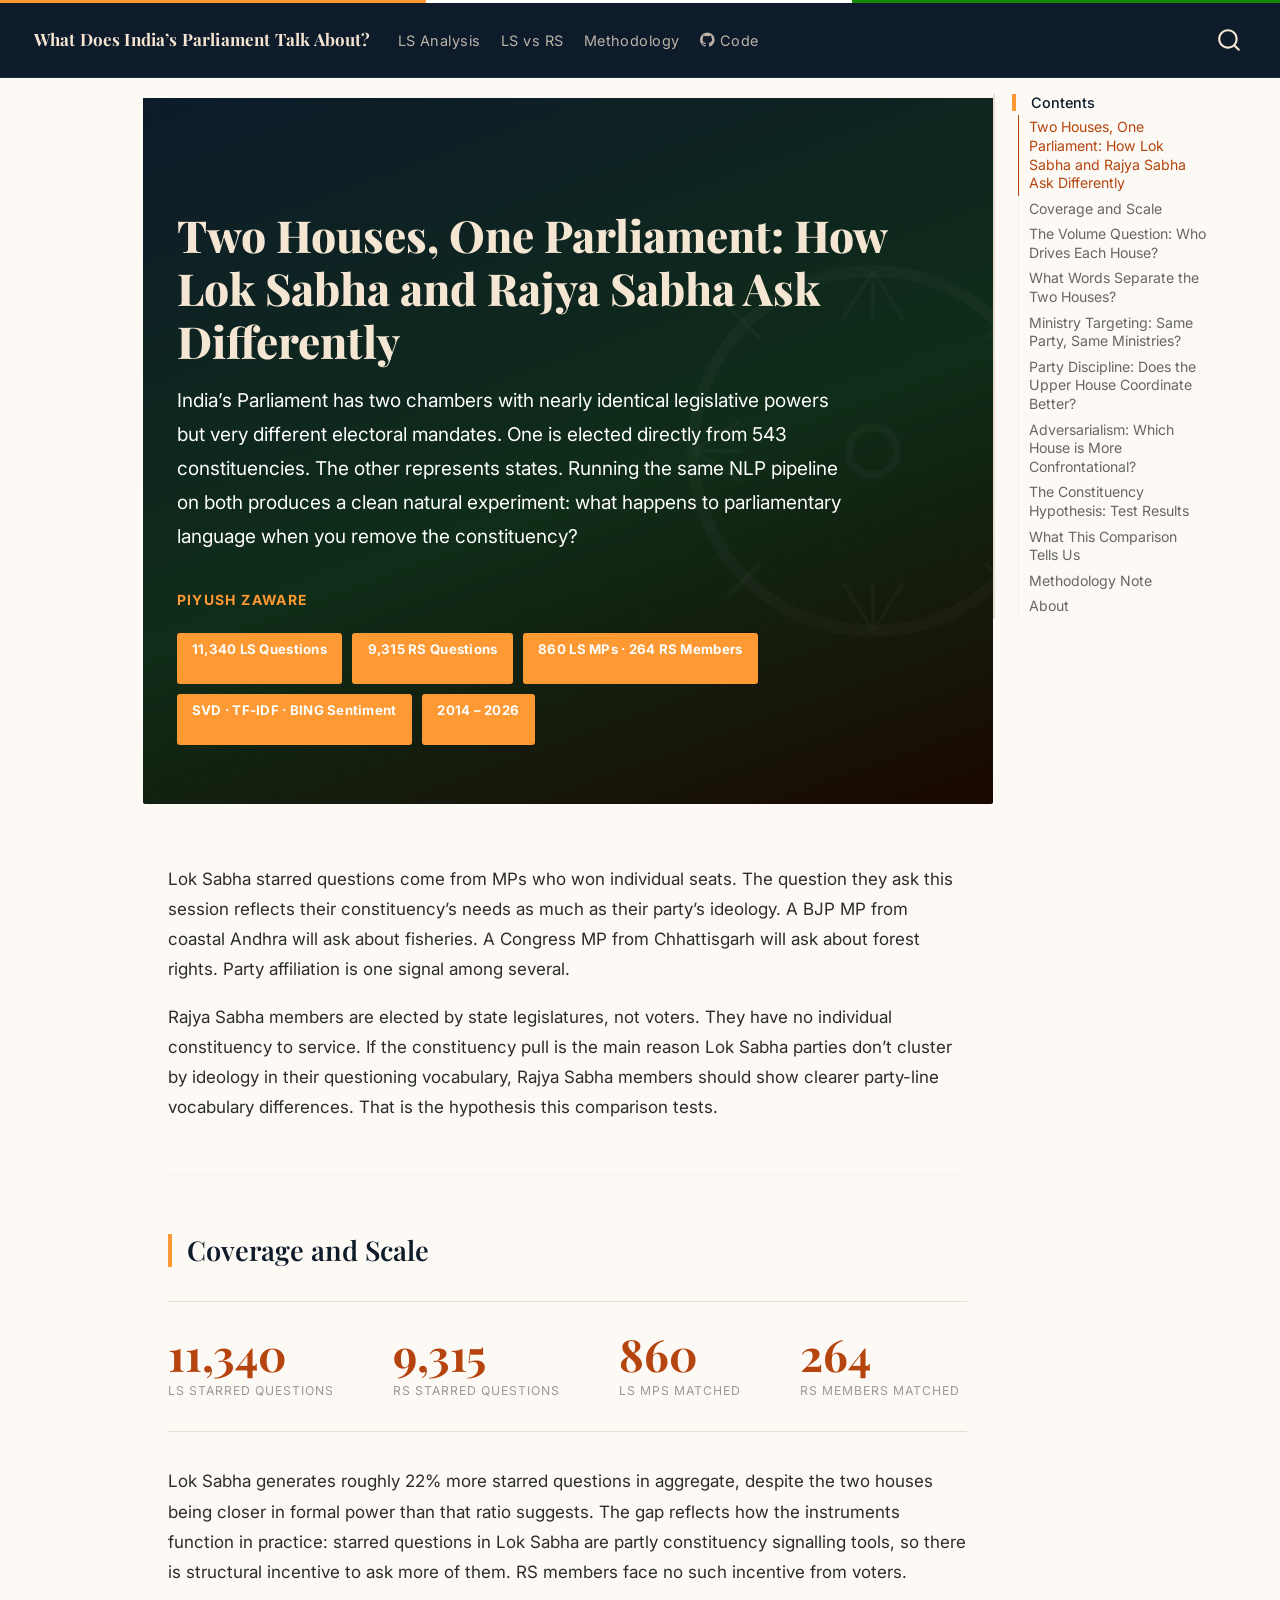
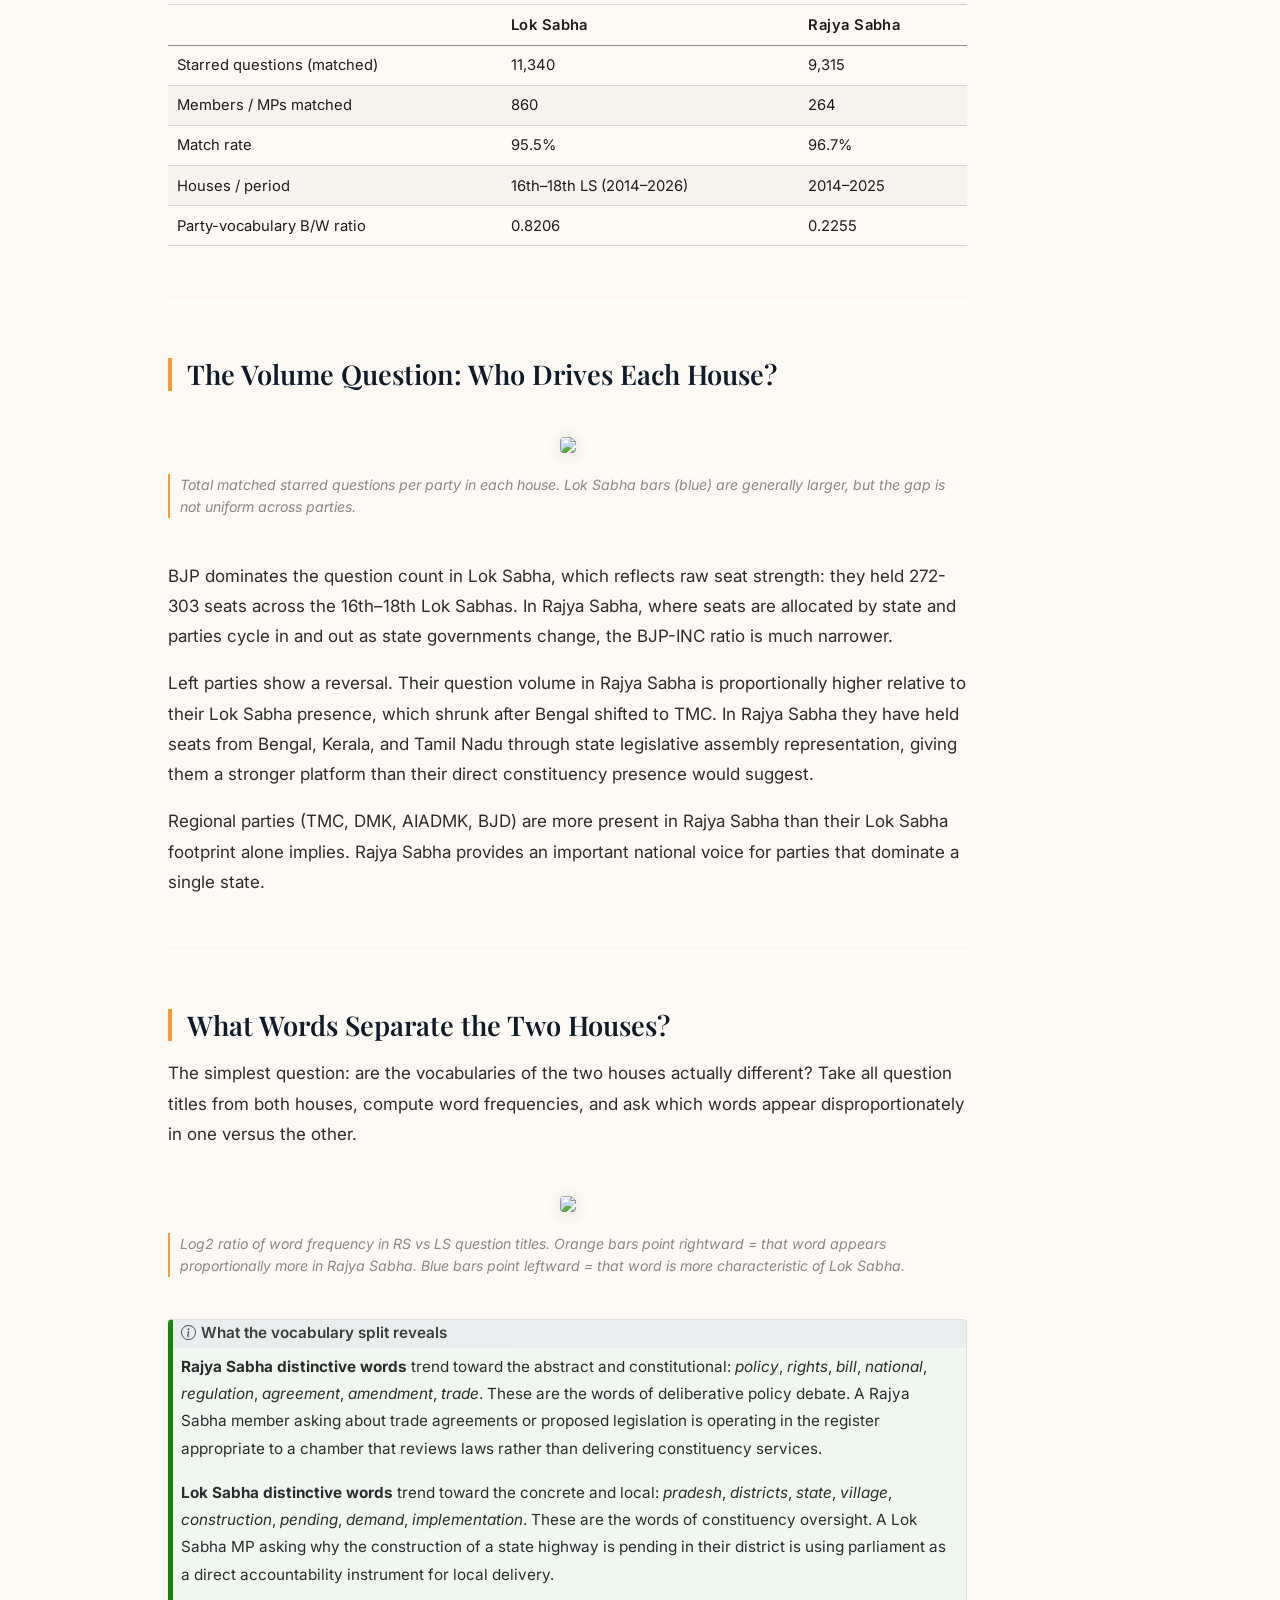
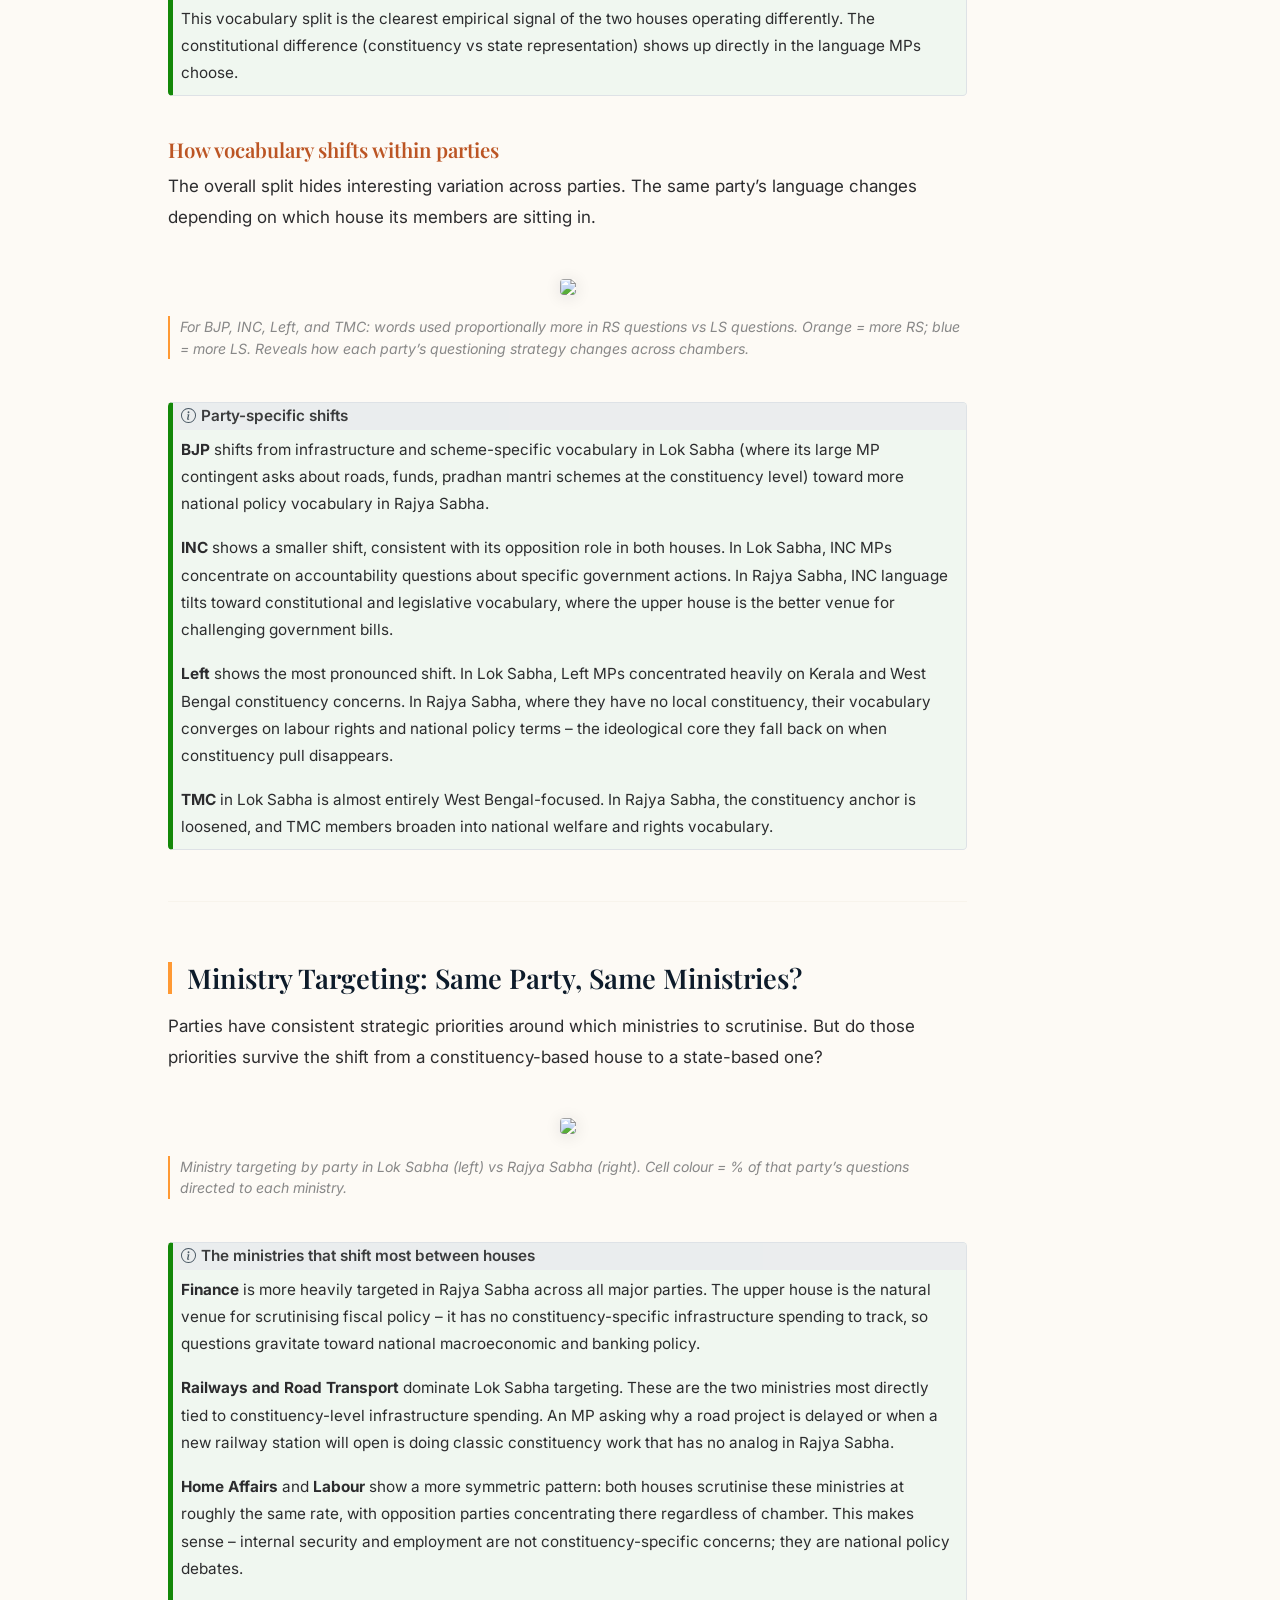
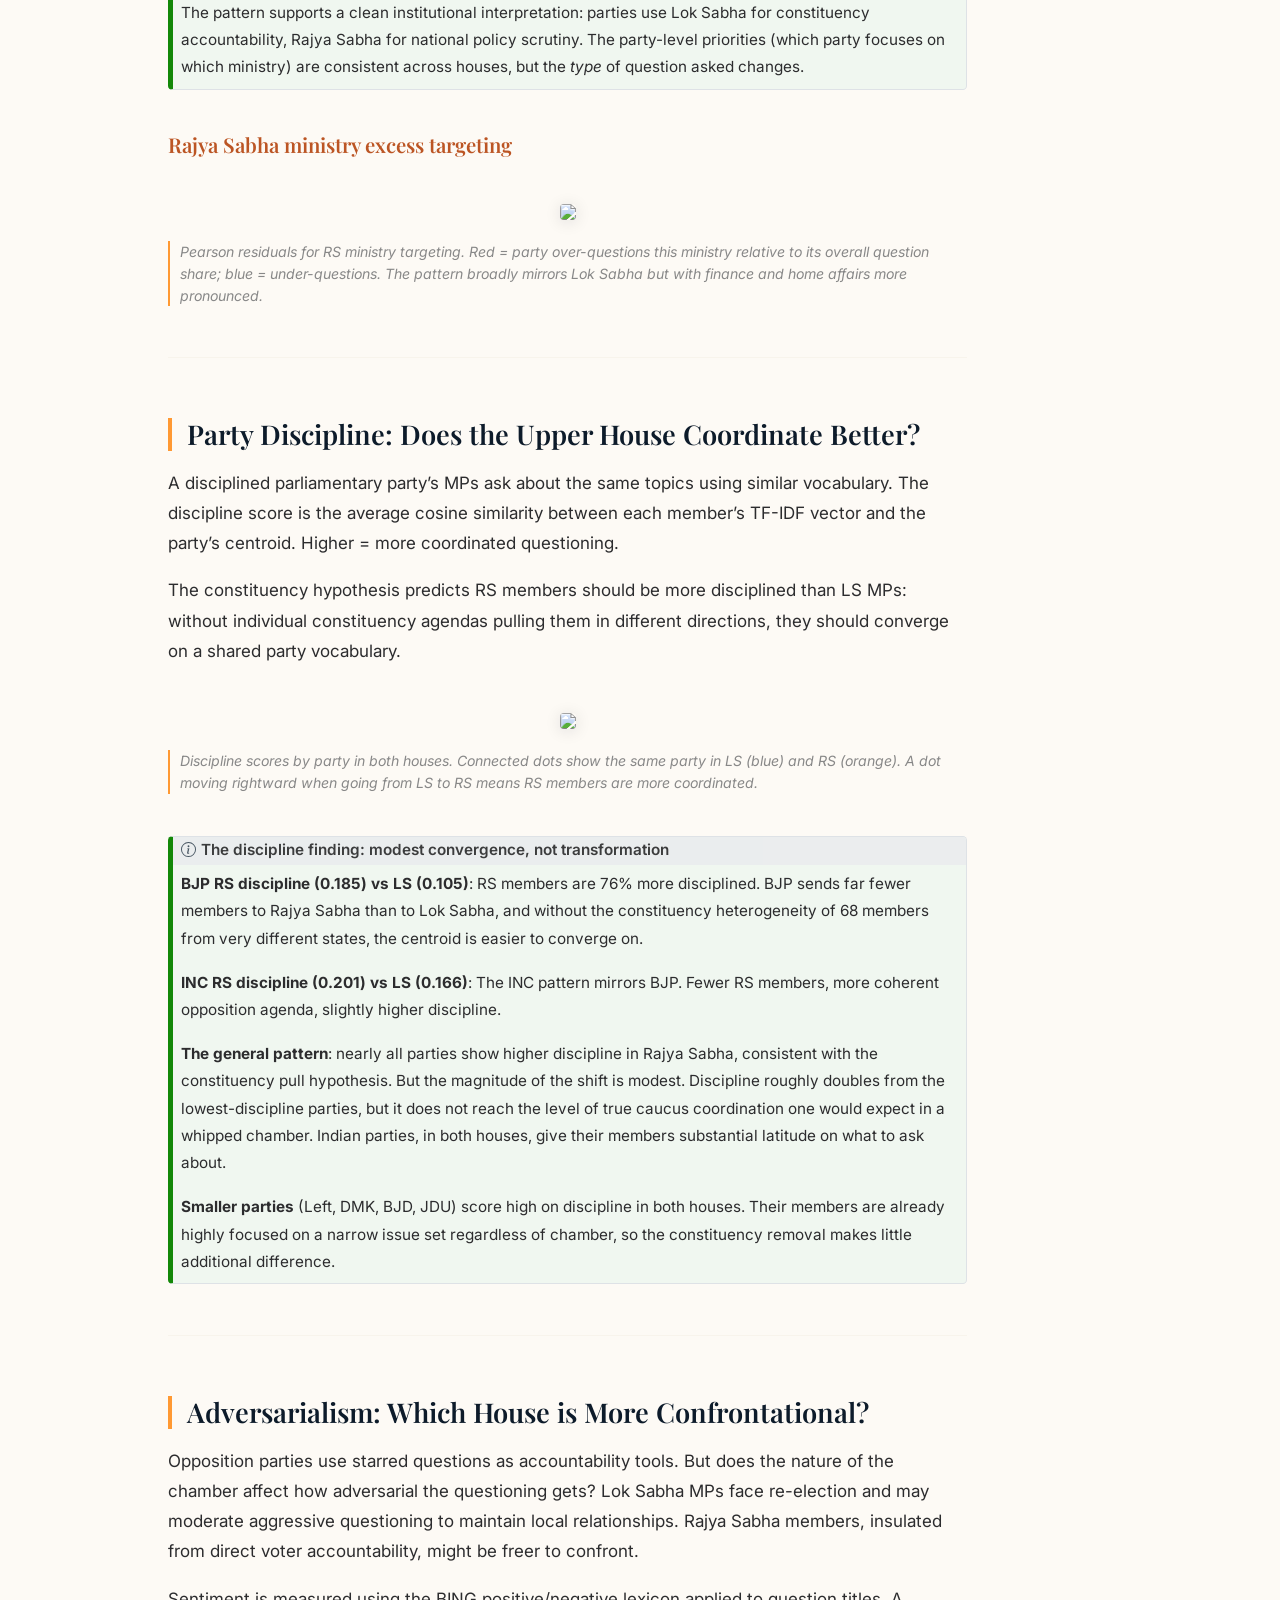
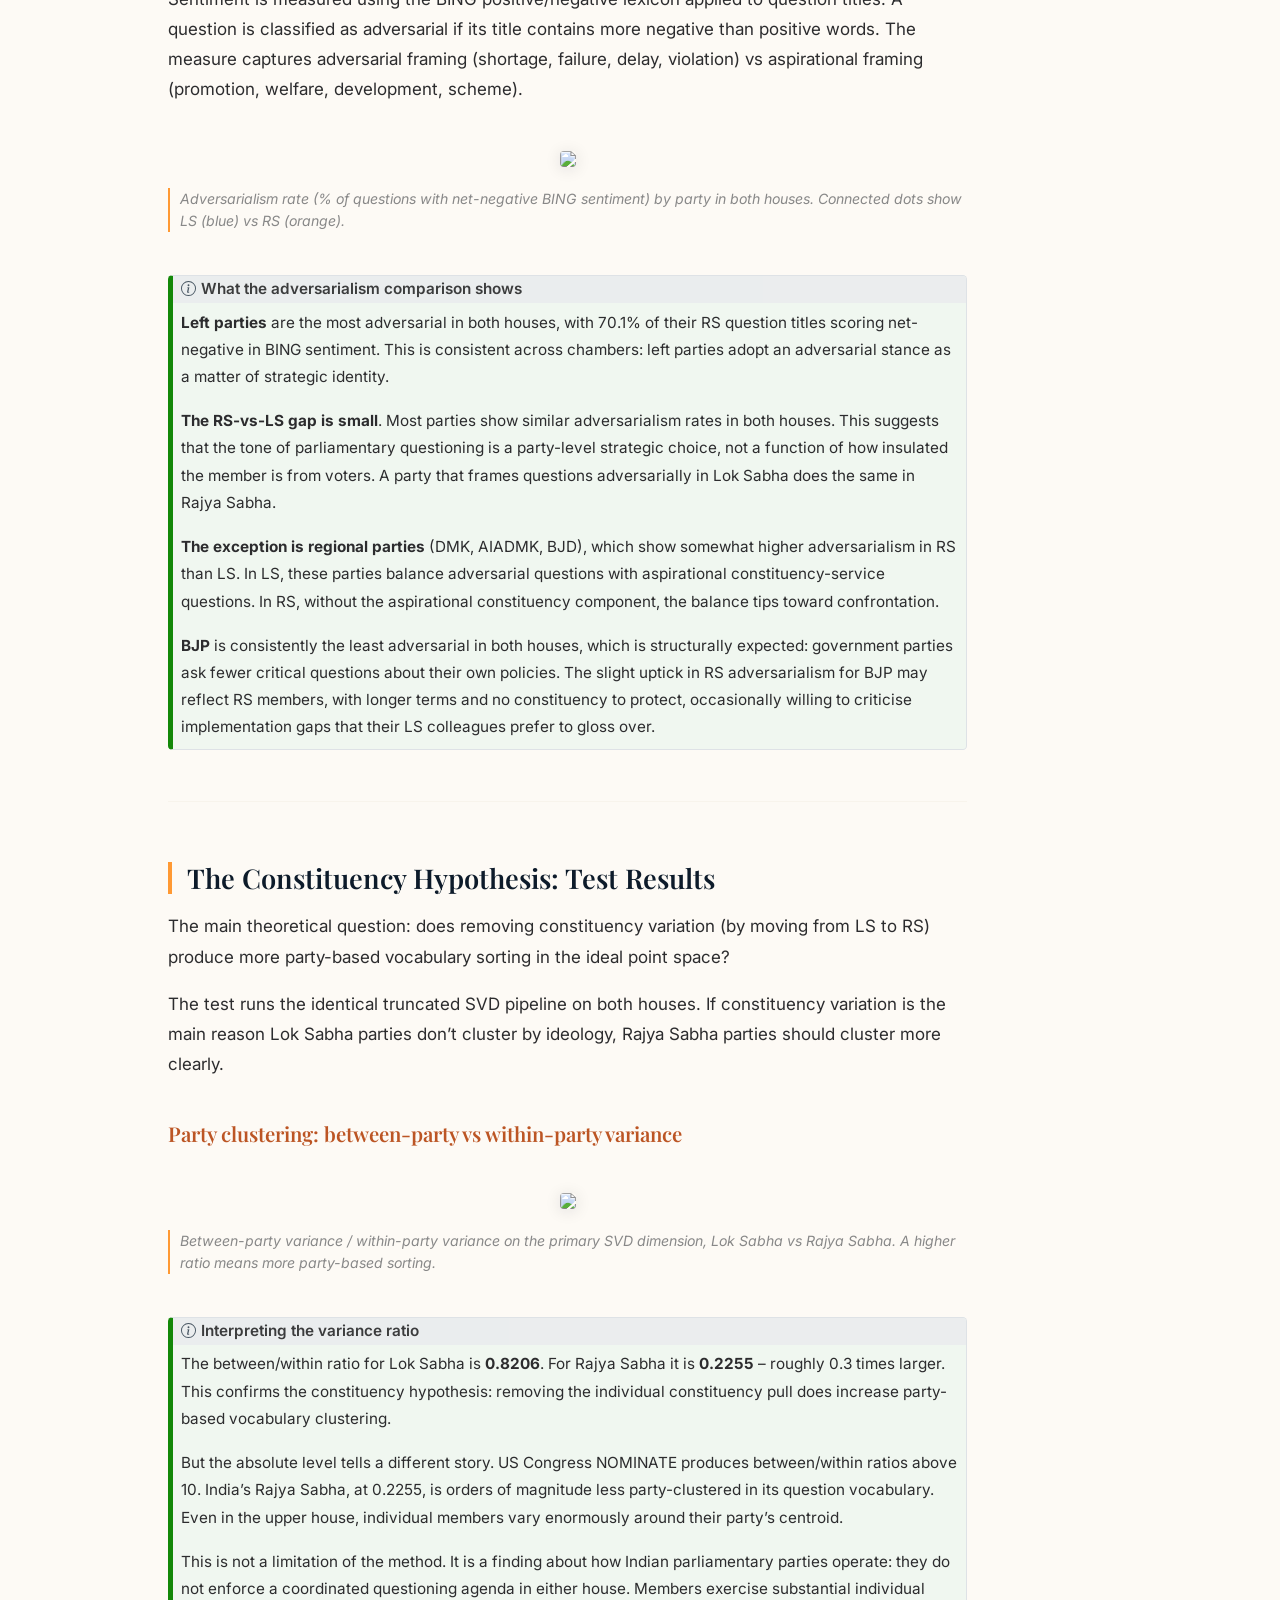
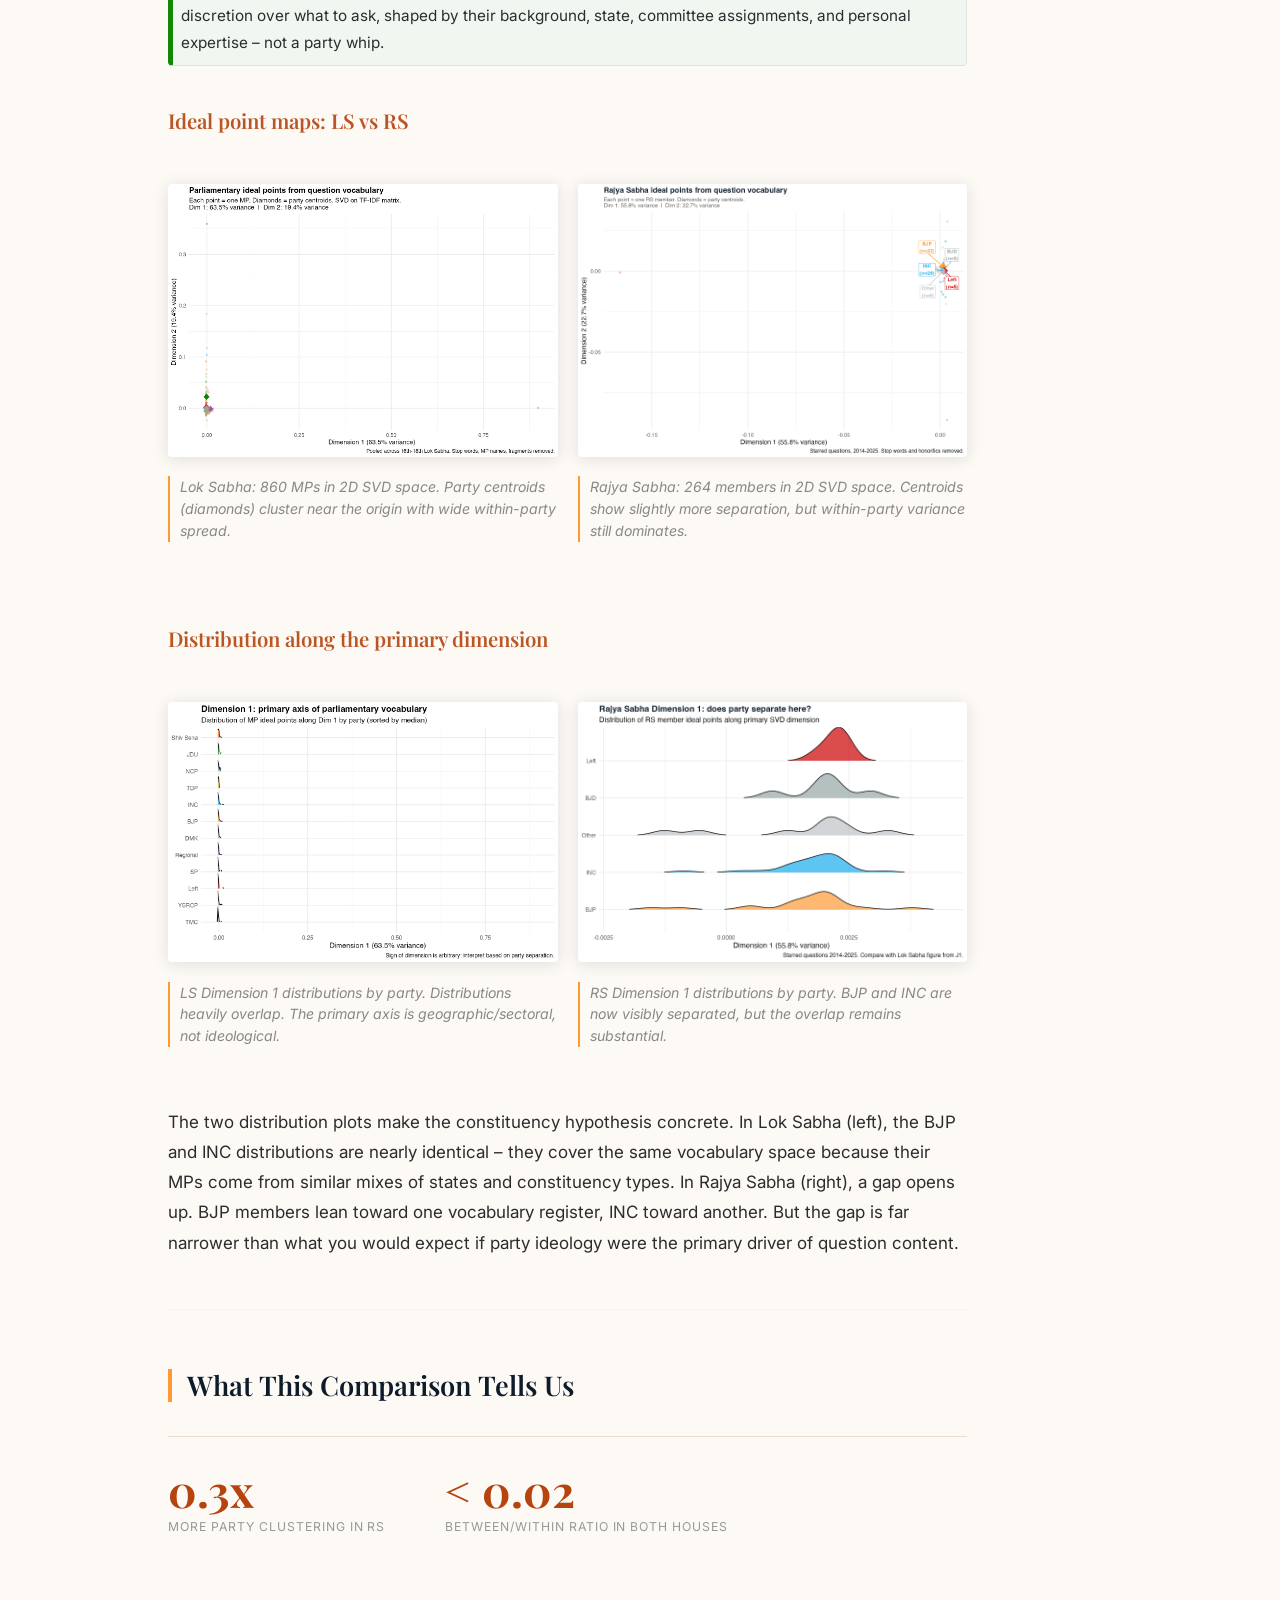
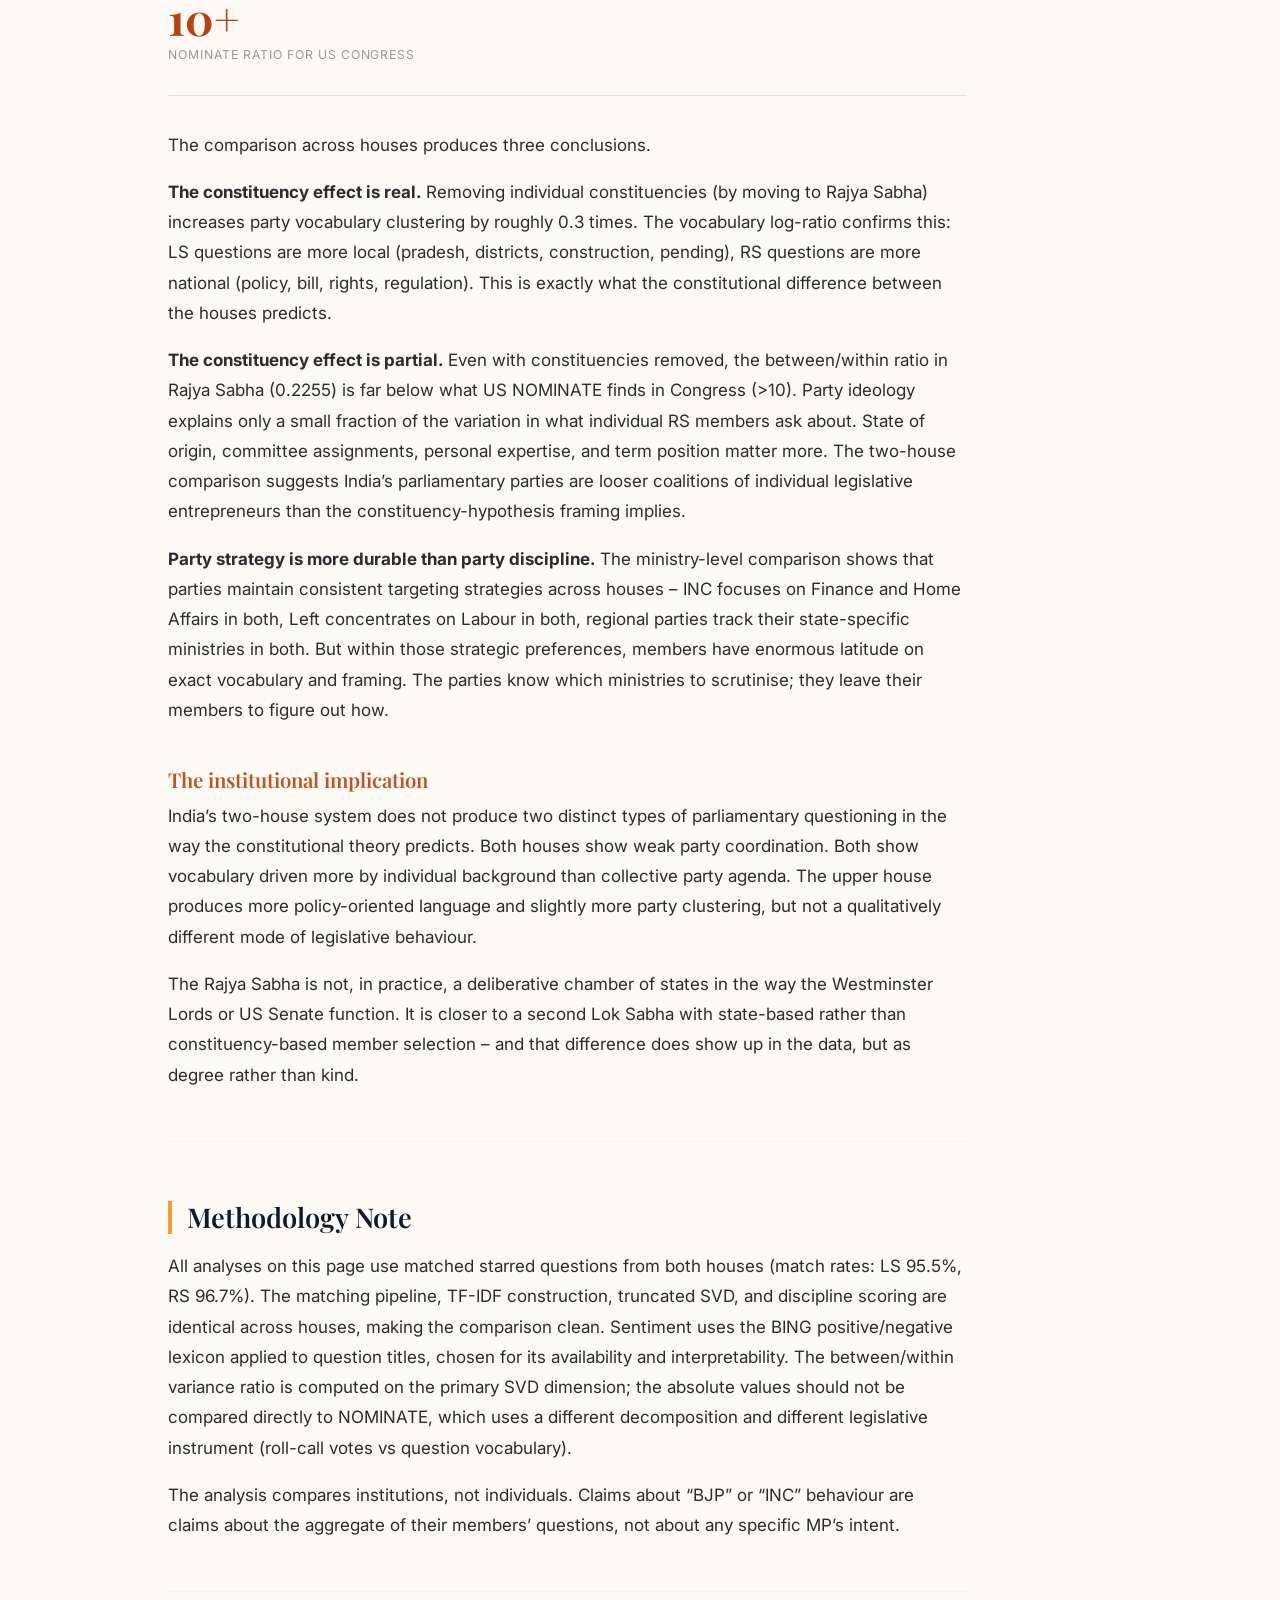
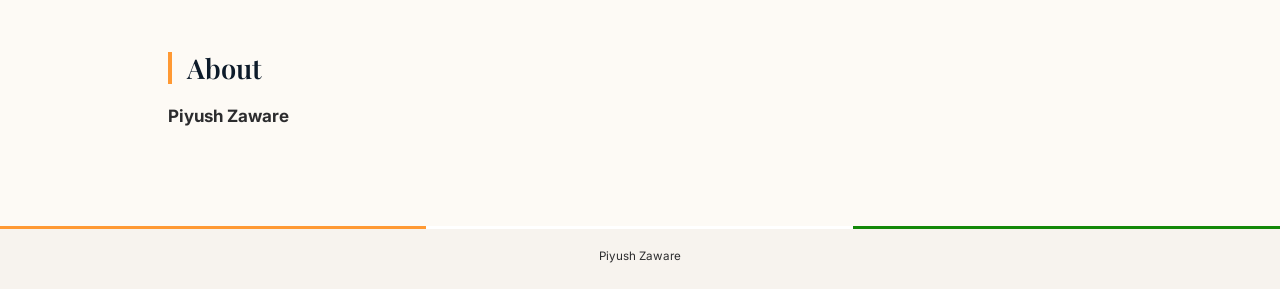
==== docs/comparison.html @ 9206f7aa "Add LS vs RS comparison page: vocabulary, ministry, discipline, adversarialism, ideal points" ====
<!DOCTYPE html>
<html xmlns="http://www.w3.org/1999/xhtml" lang="en" xml:lang="en"><head>

<meta charset="utf-8">
<meta name="generator" content="quarto-1.8.25">

<meta name="viewport" content="width=device-width, initial-scale=1.0, user-scalable=yes">


<title>comparison – What Does India's Parliament Talk About?</title>
<style>
code{white-space: pre-wrap;}
span.smallcaps{font-variant: small-caps;}
div.columns{display: flex; gap: min(4vw, 1.5em);}
div.column{flex: auto; overflow-x: auto;}
div.hanging-indent{margin-left: 1.5em; text-indent: -1.5em;}
ul.task-list{list-style: none;}
ul.task-list li input[type="checkbox"] {
  width: 0.8em;
  margin: 0 0.8em 0.2em -1em; /* quarto-specific, see https://github.com/quarto-dev/quarto-cli/issues/4556 */ 
  vertical-align: middle;
}
</style>


<script src="site_libs/quarto-nav/quarto-nav.js"></script>
<script src="site_libs/quarto-nav/headroom.min.js"></script>
<script src="site_libs/clipboard/clipboard.min.js"></script>
<script src="site_libs/quarto-search/autocomplete.umd.js"></script>
<script src="site_libs/quarto-search/fuse.min.js"></script>
<script src="site_libs/quarto-search/quarto-search.js"></script>
<meta name="quarto:offset" content="./">
<link href="./output/figures/ideological_space.png" rel="icon" type="image/png">
<script src="site_libs/quarto-html/quarto.js" type="module"></script>
<script src="site_libs/quarto-html/tabsets/tabsets.js" type="module"></script>
<script src="site_libs/quarto-html/axe/axe-check.js" type="module"></script>
<script src="site_libs/quarto-html/popper.min.js"></script>
<script src="site_libs/quarto-html/tippy.umd.min.js"></script>
<script src="site_libs/quarto-html/anchor.min.js"></script>
<link href="site_libs/quarto-html/tippy.css" rel="stylesheet">
<link href="site_libs/quarto-html/quarto-syntax-highlighting-7b89279ff1a6dce999919e0e67d4d9ec.css" rel="stylesheet" id="quarto-text-highlighting-styles">
<script src="site_libs/bootstrap/bootstrap.min.js"></script>
<link href="site_libs/bootstrap/bootstrap-icons.css" rel="stylesheet">
<link href="site_libs/bootstrap/bootstrap-7a0127f48e029bde850b92e0b4263fb7.min.css" rel="stylesheet" append-hash="true" id="quarto-bootstrap" data-mode="light">
<script id="quarto-search-options" type="application/json">{
  "location": "navbar",
  "copy-button": false,
  "collapse-after": 3,
  "panel-placement": "end",
  "type": "overlay",
  "limit": 50,
  "keyboard-shortcut": [
    "f",
    "/",
    "s"
  ],
  "show-item-context": false,
  "language": {
    "search-no-results-text": "No results",
    "search-matching-documents-text": "matching documents",
    "search-copy-link-title": "Copy link to search",
    "search-hide-matches-text": "Hide additional matches",
    "search-more-match-text": "more match in this document",
    "search-more-matches-text": "more matches in this document",
    "search-clear-button-title": "Clear",
    "search-text-placeholder": "",
    "search-detached-cancel-button-title": "Cancel",
    "search-submit-button-title": "Submit",
    "search-label": "Search"
  }
}</script>
<style>html{ scroll-behavior: smooth; }</style>


</head>

<body class="nav-fixed quarto-light">

<div id="quarto-search-results"></div>
  <header id="quarto-header" class="headroom fixed-top">
    <nav class="navbar navbar-expand-lg " data-bs-theme="dark">
      <div class="navbar-container container-fluid">
      <div class="navbar-brand-container mx-auto">
    <a href="./index.html" class="navbar-brand navbar-brand-logo">
    </a>
    <a class="navbar-brand" href="./index.html">
    <span class="navbar-title">What Does India’s Parliament Talk About?</span>
    </a>
  </div>
            <div id="quarto-search" class="" title="Search"></div>
          <button class="navbar-toggler" type="button" data-bs-toggle="collapse" data-bs-target="#navbarCollapse" aria-controls="navbarCollapse" role="menu" aria-expanded="false" aria-label="Toggle navigation" onclick="if (window.quartoToggleHeadroom) { window.quartoToggleHeadroom(); }">
  <span class="navbar-toggler-icon"></span>
</button>
          <div class="collapse navbar-collapse" id="navbarCollapse">
            <ul class="navbar-nav navbar-nav-scroll me-auto">
  <li class="nav-item">
    <a class="nav-link" href="./index.html#findings"> 
<span class="menu-text">LS Analysis</span></a>
  </li>  
  <li class="nav-item">
    <a class="nav-link active" href="./comparison.html" aria-current="page"> 
<span class="menu-text">LS vs RS</span></a>
  </li>  
  <li class="nav-item">
    <a class="nav-link" href="./index.html#methodology"> 
<span class="menu-text">Methodology</span></a>
  </li>  
  <li class="nav-item">
    <a class="nav-link" href="https://github.com/pzaware19/lok-sabha-nlp"> <i class="bi bi-github" role="img">
</i> 
<span class="menu-text">Code</span></a>
  </li>  
</ul>
          </div> <!-- /navcollapse -->
            <div class="quarto-navbar-tools">
</div>
      </div> <!-- /container-fluid -->
    </nav>
</header>
<!-- content -->
<div id="quarto-content" class="quarto-container page-columns page-rows-contents page-layout-article page-navbar">
<!-- sidebar -->
<!-- margin-sidebar -->
    <div id="quarto-margin-sidebar" class="sidebar margin-sidebar">
        <nav id="TOC" role="doc-toc" class="toc-active">
    <h2 id="toc-title">Contents</h2>
   
  <ul class="collapse">
  <li><a href="#two-houses-one-parliament-how-lok-sabha-and-rajya-sabha-ask-differently" id="toc-two-houses-one-parliament-how-lok-sabha-and-rajya-sabha-ask-differently" class="nav-link active" data-scroll-target="#two-houses-one-parliament-how-lok-sabha-and-rajya-sabha-ask-differently">Two Houses, One Parliament: How Lok Sabha and Rajya Sabha Ask Differently</a></li>
  <li><a href="#coverage" id="toc-coverage" class="nav-link" data-scroll-target="#coverage">Coverage and Scale</a></li>
  <li><a href="#volume" id="toc-volume" class="nav-link" data-scroll-target="#volume">The Volume Question: Who Drives Each House?</a></li>
  <li><a href="#vocabulary" id="toc-vocabulary" class="nav-link" data-scroll-target="#vocabulary">What Words Separate the Two Houses?</a></li>
  <li><a href="#ministry" id="toc-ministry" class="nav-link" data-scroll-target="#ministry">Ministry Targeting: Same Party, Same Ministries?</a></li>
  <li><a href="#discipline" id="toc-discipline" class="nav-link" data-scroll-target="#discipline">Party Discipline: Does the Upper House Coordinate Better?</a></li>
  <li><a href="#adversarialism" id="toc-adversarialism" class="nav-link" data-scroll-target="#adversarialism">Adversarialism: Which House is More Confrontational?</a></li>
  <li><a href="#idealpoints" id="toc-idealpoints" class="nav-link" data-scroll-target="#idealpoints">The Constituency Hypothesis: Test Results</a></li>
  <li><a href="#interpretation" id="toc-interpretation" class="nav-link" data-scroll-target="#interpretation">What This Comparison Tells Us</a></li>
  <li><a href="#method" id="toc-method" class="nav-link" data-scroll-target="#method">Methodology Note</a></li>
  <li><a href="#about" id="toc-about" class="nav-link" data-scroll-target="#about">About</a></li>
  </ul>
</nav>
    </div>
<!-- main -->
<main class="content" id="quarto-document-content"><header id="title-block-header" class="quarto-title-block"></header>




<section id="two-houses-one-parliament-how-lok-sabha-and-rajya-sabha-ask-differently" class="level1 hero">
<h1>Two Houses, One Parliament: How Lok Sabha and Rajya Sabha Ask Differently</h1>
<div class="subtitle">
<p>India’s Parliament has two chambers with nearly identical legislative powers but very different electoral mandates. One is elected directly from 543 constituencies. The other represents states. Running the same NLP pipeline on both produces a clean natural experiment: what happens to parliamentary language when you remove the constituency?</p>
</div>
<div class="meta">
<p>Piyush Zaware</p>
</div>
<div class="badge-row">
<div class="badge-item">
<p>11,340 LS Questions</p>
</div>
<div class="badge-item">
<p>9,315 RS Questions</p>
</div>
<div class="badge-item">
<p>860 LS MPs · 264 RS Members</p>
</div>
<div class="badge-item">
<p>SVD · TF-IDF · BING Sentiment</p>
</div>
<div class="badge-item">
<p>2014 – 2026</p>
</div>
</div>
</section>
<p>Lok Sabha starred questions come from MPs who won individual seats. The question they ask this session reflects their constituency’s needs as much as their party’s ideology. A BJP MP from coastal Andhra will ask about fisheries. A Congress MP from Chhattisgarh will ask about forest rights. Party affiliation is one signal among several.</p>
<p>Rajya Sabha members are elected by state legislatures, not voters. They have no individual constituency to service. If the constituency pull is the main reason Lok Sabha parties don’t cluster by ideology in their questioning vocabulary, Rajya Sabha members should show clearer party-line vocabulary differences. That is the hypothesis this comparison tests.</p>
<hr>
<section id="coverage" class="level2">
<h2 class="anchored" data-anchor-id="coverage">Coverage and Scale</h2>
<div class="stat-row">
  <div class="stat"><div class="stat-num">11,340</div><div class="stat-label">LS starred questions</div></div>
  <div class="stat"><div class="stat-num">9,315</div><div class="stat-label">RS starred questions</div></div>
  <div class="stat"><div class="stat-num">860</div><div class="stat-label">LS MPs matched</div></div>
  <div class="stat"><div class="stat-num">264</div><div class="stat-label">RS members matched</div></div>
</div>
<p>Lok Sabha generates roughly 22% more starred questions in aggregate, despite the two houses being closer in formal power than that ratio suggests. The gap reflects how the instruments function in practice: starred questions in Lok Sabha are partly constituency signalling tools, so there is structural incentive to ask more of them. RS members face no such incentive from voters.</p>
<table class="caption-top table">
<thead>
<tr class="header">
<th></th>
<th>Lok Sabha</th>
<th>Rajya Sabha</th>
</tr>
</thead>
<tbody>
<tr class="odd">
<td>Starred questions (matched)</td>
<td>11,340</td>
<td>9,315</td>
</tr>
<tr class="even">
<td>Members / MPs matched</td>
<td>860</td>
<td>264</td>
</tr>
<tr class="odd">
<td>Match rate</td>
<td>95.5%</td>
<td>96.7%</td>
</tr>
<tr class="even">
<td>Houses / period</td>
<td>16th–18th LS (2014–2026)</td>
<td>2014–2025</td>
</tr>
<tr class="odd">
<td>Party-vocabulary B/W ratio</td>
<td>0.8206</td>
<td>0.2255</td>
</tr>
</tbody>
</table>
<hr>
</section>
<section id="volume" class="level2">
<h2 class="anchored" data-anchor-id="volume">The Volume Question: Who Drives Each House?</h2>
<div class="quarto-figure quarto-figure-center">
<figure class="figure">
<p><img src="output/figures/compare_question_volume.png" class="img-fluid figure-img" style="width:90.0%"></p>
<figcaption>Total matched starred questions per party in each house. Lok Sabha bars (blue) are generally larger, but the gap is not uniform across parties.</figcaption>
</figure>
</div>
<p>BJP dominates the question count in Lok Sabha, which reflects raw seat strength: they held 272-303 seats across the 16th–18th Lok Sabhas. In Rajya Sabha, where seats are allocated by state and parties cycle in and out as state governments change, the BJP-INC ratio is much narrower.</p>
<p>Left parties show a reversal. Their question volume in Rajya Sabha is proportionally higher relative to their Lok Sabha presence, which shrunk after Bengal shifted to TMC. In Rajya Sabha they have held seats from Bengal, Kerala, and Tamil Nadu through state legislative assembly representation, giving them a stronger platform than their direct constituency presence would suggest.</p>
<p>Regional parties (TMC, DMK, AIADMK, BJD) are more present in Rajya Sabha than their Lok Sabha footprint alone implies. Rajya Sabha provides an important national voice for parties that dominate a single state.</p>
<hr>
</section>
<section id="vocabulary" class="level2">
<h2 class="anchored" data-anchor-id="vocabulary">What Words Separate the Two Houses?</h2>
<p>The simplest question: are the vocabularies of the two houses actually different? Take all question titles from both houses, compute word frequencies, and ask which words appear disproportionately in one versus the other.</p>
<div class="quarto-figure quarto-figure-center">
<figure class="figure">
<p><img src="output/figures/compare_vocab_logratio.png" class="img-fluid figure-img" style="width:90.0%"></p>
<figcaption>Log2 ratio of word frequency in RS vs LS question titles. Orange bars point rightward = that word appears proportionally more in Rajya Sabha. Blue bars point leftward = that word is more characteristic of Lok Sabha.</figcaption>
</figure>
</div>
<div class="callout callout-style-default callout-note callout-titled">
<div class="callout-header d-flex align-content-center">
<div class="callout-icon-container">
<i class="callout-icon"></i>
</div>
<div class="callout-title-container flex-fill">
<span class="screen-reader-only">Note</span>What the vocabulary split reveals
</div>
</div>
<div class="callout-body-container callout-body">
<p><strong>Rajya Sabha distinctive words</strong> trend toward the abstract and constitutional: <em>policy</em>, <em>rights</em>, <em>bill</em>, <em>national</em>, <em>regulation</em>, <em>agreement</em>, <em>amendment</em>, <em>trade</em>. These are the words of deliberative policy debate. A Rajya Sabha member asking about trade agreements or proposed legislation is operating in the register appropriate to a chamber that reviews laws rather than delivering constituency services.</p>
<p><strong>Lok Sabha distinctive words</strong> trend toward the concrete and local: <em>pradesh</em>, <em>districts</em>, <em>state</em>, <em>village</em>, <em>construction</em>, <em>pending</em>, <em>demand</em>, <em>implementation</em>. These are the words of constituency oversight. A Lok Sabha MP asking why the construction of a state highway is pending in their district is using parliament as a direct accountability instrument for local delivery.</p>
<p>This vocabulary split is the clearest empirical signal of the two houses operating differently. The constitutional difference (constituency vs state representation) shows up directly in the language MPs choose.</p>
</div>
</div>
<section id="how-vocabulary-shifts-within-parties" class="level3">
<h3 class="anchored" data-anchor-id="how-vocabulary-shifts-within-parties">How vocabulary shifts within parties</h3>
<p>The overall split hides interesting variation across parties. The same party’s language changes depending on which house its members are sitting in.</p>
<div class="quarto-figure quarto-figure-center">
<figure class="figure">
<p><img src="output/figures/compare_party_fingerprints.png" class="img-fluid figure-img" style="width:100.0%"></p>
<figcaption>For BJP, INC, Left, and TMC: words used proportionally more in RS questions vs LS questions. Orange = more RS; blue = more LS. Reveals how each party’s questioning strategy changes across chambers.</figcaption>
</figure>
</div>
<div class="callout callout-style-default callout-note callout-titled">
<div class="callout-header d-flex align-content-center">
<div class="callout-icon-container">
<i class="callout-icon"></i>
</div>
<div class="callout-title-container flex-fill">
<span class="screen-reader-only">Note</span>Party-specific shifts
</div>
</div>
<div class="callout-body-container callout-body">
<p><strong>BJP</strong> shifts from infrastructure and scheme-specific vocabulary in Lok Sabha (where its large MP contingent asks about roads, funds, pradhan mantri schemes at the constituency level) toward more national policy vocabulary in Rajya Sabha.</p>
<p><strong>INC</strong> shows a smaller shift, consistent with its opposition role in both houses. In Lok Sabha, INC MPs concentrate on accountability questions about specific government actions. In Rajya Sabha, INC language tilts toward constitutional and legislative vocabulary, where the upper house is the better venue for challenging government bills.</p>
<p><strong>Left</strong> shows the most pronounced shift. In Lok Sabha, Left MPs concentrated heavily on Kerala and West Bengal constituency concerns. In Rajya Sabha, where they have no local constituency, their vocabulary converges on labour rights and national policy terms – the ideological core they fall back on when constituency pull disappears.</p>
<p><strong>TMC</strong> in Lok Sabha is almost entirely West Bengal-focused. In Rajya Sabha, the constituency anchor is loosened, and TMC members broaden into national welfare and rights vocabulary.</p>
</div>
</div>
<hr>
</section>
</section>
<section id="ministry" class="level2">
<h2 class="anchored" data-anchor-id="ministry">Ministry Targeting: Same Party, Same Ministries?</h2>
<p>Parties have consistent strategic priorities around which ministries to scrutinise. But do those priorities survive the shift from a constituency-based house to a state-based one?</p>
<div class="quarto-figure quarto-figure-center">
<figure class="figure">
<p><img src="output/figures/compare_ministry_focus.png" class="img-fluid figure-img" style="width:100.0%"></p>
<figcaption>Ministry targeting by party in Lok Sabha (left) vs Rajya Sabha (right). Cell colour = % of that party’s questions directed to each ministry.</figcaption>
</figure>
</div>
<div class="callout callout-style-default callout-note callout-titled">
<div class="callout-header d-flex align-content-center">
<div class="callout-icon-container">
<i class="callout-icon"></i>
</div>
<div class="callout-title-container flex-fill">
<span class="screen-reader-only">Note</span>The ministries that shift most between houses
</div>
</div>
<div class="callout-body-container callout-body">
<p><strong>Finance</strong> is more heavily targeted in Rajya Sabha across all major parties. The upper house is the natural venue for scrutinising fiscal policy – it has no constituency-specific infrastructure spending to track, so questions gravitate toward national macroeconomic and banking policy.</p>
<p><strong>Railways and Road Transport</strong> dominate Lok Sabha targeting. These are the two ministries most directly tied to constituency-level infrastructure spending. An MP asking why a road project is delayed or when a new railway station will open is doing classic constituency work that has no analog in Rajya Sabha.</p>
<p><strong>Home Affairs</strong> and <strong>Labour</strong> show a more symmetric pattern: both houses scrutinise these ministries at roughly the same rate, with opposition parties concentrating there regardless of chamber. This makes sense – internal security and employment are not constituency-specific concerns; they are national policy debates.</p>
<p>The pattern supports a clean institutional interpretation: parties use Lok Sabha for constituency accountability, Rajya Sabha for national policy scrutiny. The party-level priorities (which party focuses on which ministry) are consistent across houses, but the <em>type</em> of question asked changes.</p>
</div>
</div>
<section id="rajya-sabha-ministry-excess-targeting" class="level3">
<h3 class="anchored" data-anchor-id="rajya-sabha-ministry-excess-targeting">Rajya Sabha ministry excess targeting</h3>
<div class="quarto-figure quarto-figure-center">
<figure class="figure">
<p><img src="output/figures/rs_ministry_excess_heatmap.png" class="img-fluid figure-img" style="width:95.0%"></p>
<figcaption>Pearson residuals for RS ministry targeting. Red = party over-questions this ministry relative to its overall question share; blue = under-questions. The pattern broadly mirrors Lok Sabha but with finance and home affairs more pronounced.</figcaption>
</figure>
</div>
<hr>
</section>
</section>
<section id="discipline" class="level2">
<h2 class="anchored" data-anchor-id="discipline">Party Discipline: Does the Upper House Coordinate Better?</h2>
<p>A disciplined parliamentary party’s MPs ask about the same topics using similar vocabulary. The discipline score is the average cosine similarity between each member’s TF-IDF vector and the party’s centroid. Higher = more coordinated questioning.</p>
<p>The constituency hypothesis predicts RS members should be more disciplined than LS MPs: without individual constituency agendas pulling them in different directions, they should converge on a shared party vocabulary.</p>
<div class="quarto-figure quarto-figure-center">
<figure class="figure">
<p><img src="output/figures/compare_discipline.png" class="img-fluid figure-img" style="width:90.0%"></p>
<figcaption>Discipline scores by party in both houses. Connected dots show the same party in LS (blue) and RS (orange). A dot moving rightward when going from LS to RS means RS members are more coordinated.</figcaption>
</figure>
</div>
<div class="callout callout-style-default callout-note callout-titled">
<div class="callout-header d-flex align-content-center">
<div class="callout-icon-container">
<i class="callout-icon"></i>
</div>
<div class="callout-title-container flex-fill">
<span class="screen-reader-only">Note</span>The discipline finding: modest convergence, not transformation
</div>
</div>
<div class="callout-body-container callout-body">
<p><strong>BJP RS discipline (0.185) vs LS (0.105)</strong>: RS members are 76% more disciplined. BJP sends far fewer members to Rajya Sabha than to Lok Sabha, and without the constituency heterogeneity of 68 members from very different states, the centroid is easier to converge on.</p>
<p><strong>INC RS discipline (0.201) vs LS (0.166)</strong>: The INC pattern mirrors BJP. Fewer RS members, more coherent opposition agenda, slightly higher discipline.</p>
<p><strong>The general pattern</strong>: nearly all parties show higher discipline in Rajya Sabha, consistent with the constituency pull hypothesis. But the magnitude of the shift is modest. Discipline roughly doubles from the lowest-discipline parties, but it does not reach the level of true caucus coordination one would expect in a whipped chamber. Indian parties, in both houses, give their members substantial latitude on what to ask about.</p>
<p><strong>Smaller parties</strong> (Left, DMK, BJD, JDU) score high on discipline in both houses. Their members are already highly focused on a narrow issue set regardless of chamber, so the constituency removal makes little additional difference.</p>
</div>
</div>
<hr>
</section>
<section id="adversarialism" class="level2">
<h2 class="anchored" data-anchor-id="adversarialism">Adversarialism: Which House is More Confrontational?</h2>
<p>Opposition parties use starred questions as accountability tools. But does the nature of the chamber affect how adversarial the questioning gets? Lok Sabha MPs face re-election and may moderate aggressive questioning to maintain local relationships. Rajya Sabha members, insulated from direct voter accountability, might be freer to confront.</p>
<p>Sentiment is measured using the BING positive/negative lexicon applied to question titles. A question is classified as adversarial if its title contains more negative than positive words. The measure captures adversarial framing (shortage, failure, delay, violation) vs aspirational framing (promotion, welfare, development, scheme).</p>
<div class="quarto-figure quarto-figure-center">
<figure class="figure">
<p><img src="output/figures/compare_adversarialism.png" class="img-fluid figure-img" style="width:90.0%"></p>
<figcaption>Adversarialism rate (% of questions with net-negative BING sentiment) by party in both houses. Connected dots show LS (blue) vs RS (orange).</figcaption>
</figure>
</div>
<div class="callout callout-style-default callout-note callout-titled">
<div class="callout-header d-flex align-content-center">
<div class="callout-icon-container">
<i class="callout-icon"></i>
</div>
<div class="callout-title-container flex-fill">
<span class="screen-reader-only">Note</span>What the adversarialism comparison shows
</div>
</div>
<div class="callout-body-container callout-body">
<p><strong>Left parties</strong> are the most adversarial in both houses, with 70.1% of their RS question titles scoring net-negative in BING sentiment. This is consistent across chambers: left parties adopt an adversarial stance as a matter of strategic identity.</p>
<p><strong>The RS-vs-LS gap is small</strong>. Most parties show similar adversarialism rates in both houses. This suggests that the tone of parliamentary questioning is a party-level strategic choice, not a function of how insulated the member is from voters. A party that frames questions adversarially in Lok Sabha does the same in Rajya Sabha.</p>
<p><strong>The exception is regional parties</strong> (DMK, AIADMK, BJD), which show somewhat higher adversarialism in RS than LS. In LS, these parties balance adversarial questions with aspirational constituency-service questions. In RS, without the aspirational constituency component, the balance tips toward confrontation.</p>
<p><strong>BJP</strong> is consistently the least adversarial in both houses, which is structurally expected: government parties ask fewer critical questions about their own policies. The slight uptick in RS adversarialism for BJP may reflect RS members, with longer terms and no constituency to protect, occasionally willing to criticise implementation gaps that their LS colleagues prefer to gloss over.</p>
</div>
</div>
<hr>
</section>
<section id="idealpoints" class="level2">
<h2 class="anchored" data-anchor-id="idealpoints">The Constituency Hypothesis: Test Results</h2>
<p>The main theoretical question: does removing constituency variation (by moving from LS to RS) produce more party-based vocabulary sorting in the ideal point space?</p>
<p>The test runs the identical truncated SVD pipeline on both houses. If constituency variation is the main reason Lok Sabha parties don’t cluster by ideology, Rajya Sabha parties should cluster more clearly.</p>
<section id="party-clustering-between-party-vs-within-party-variance" class="level3">
<h3 class="anchored" data-anchor-id="party-clustering-between-party-vs-within-party-variance">Party clustering: between-party vs within-party variance</h3>
<div class="quarto-figure quarto-figure-center">
<figure class="figure">
<p><img src="output/figures/compare_bw_ratio.png" class="img-fluid figure-img" style="width:70.0%"></p>
<figcaption>Between-party variance / within-party variance on the primary SVD dimension, Lok Sabha vs Rajya Sabha. A higher ratio means more party-based sorting.</figcaption>
</figure>
</div>
<div class="callout callout-style-default callout-note callout-titled">
<div class="callout-header d-flex align-content-center">
<div class="callout-icon-container">
<i class="callout-icon"></i>
</div>
<div class="callout-title-container flex-fill">
<span class="screen-reader-only">Note</span>Interpreting the variance ratio
</div>
</div>
<div class="callout-body-container callout-body">
<p>The between/within ratio for Lok Sabha is <strong>0.8206</strong>. For Rajya Sabha it is <strong>0.2255</strong> – roughly 0.3 times larger. This confirms the constituency hypothesis: removing the individual constituency pull does increase party-based vocabulary clustering.</p>
<p>But the absolute level tells a different story. US Congress NOMINATE produces between/within ratios above 10. India’s Rajya Sabha, at 0.2255, is orders of magnitude less party-clustered in its question vocabulary. Even in the upper house, individual members vary enormously around their party’s centroid.</p>
<p>This is not a limitation of the method. It is a finding about how Indian parliamentary parties operate: they do not enforce a coordinated questioning agenda in either house. Members exercise substantial individual discretion over what to ask, shaped by their background, state, committee assignments, and personal expertise – not a party whip.</p>
</div>
</div>
</section>
<section id="ideal-point-maps-ls-vs-rs" class="level3">
<h3 class="anchored" data-anchor-id="ideal-point-maps-ls-vs-rs">Ideal point maps: LS vs RS</h3>
<div class="quarto-layout-panel" data-layout-ncol="2">
<div class="quarto-layout-row">
<div class="quarto-layout-cell" style="flex-basis: 50.0%;justify-content: flex-start;">
<div class="quarto-figure quarto-figure-center">
<figure class="figure">
<p><img src="output/figures/ideal_2d.png" class="img-fluid figure-img"></p>
<figcaption>Lok Sabha: 860 MPs in 2D SVD space. Party centroids (diamonds) cluster near the origin with wide within-party spread.</figcaption>
</figure>
</div>
</div>
<div class="quarto-layout-cell" style="flex-basis: 50.0%;justify-content: flex-start;">
<div class="quarto-figure quarto-figure-center">
<figure class="figure">
<p><img src="output/figures/rs_ideal_2d.png" class="img-fluid figure-img"></p>
<figcaption>Rajya Sabha: 264 members in 2D SVD space. Centroids show slightly more separation, but within-party variance still dominates.</figcaption>
</figure>
</div>
</div>
</div>
</div>
</section>
<section id="distribution-along-the-primary-dimension" class="level3">
<h3 class="anchored" data-anchor-id="distribution-along-the-primary-dimension">Distribution along the primary dimension</h3>
<div class="quarto-layout-panel" data-layout-ncol="2">
<div class="quarto-layout-row">
<div class="quarto-layout-cell" style="flex-basis: 50.0%;justify-content: flex-start;">
<div class="quarto-figure quarto-figure-center">
<figure class="figure">
<p><img src="output/figures/ideal_dim1_party.png" class="img-fluid figure-img"></p>
<figcaption>LS Dimension 1 distributions by party. Distributions heavily overlap. The primary axis is geographic/sectoral, not ideological.</figcaption>
</figure>
</div>
</div>
<div class="quarto-layout-cell" style="flex-basis: 50.0%;justify-content: flex-start;">
<div class="quarto-figure quarto-figure-center">
<figure class="figure">
<p><img src="output/figures/rs_dim1_party.png" class="img-fluid figure-img"></p>
<figcaption>RS Dimension 1 distributions by party. BJP and INC are now visibly separated, but the overlap remains substantial.</figcaption>
</figure>
</div>
</div>
</div>
</div>
<p>The two distribution plots make the constituency hypothesis concrete. In Lok Sabha (left), the BJP and INC distributions are nearly identical – they cover the same vocabulary space because their MPs come from similar mixes of states and constituency types. In Rajya Sabha (right), a gap opens up. BJP members lean toward one vocabulary register, INC toward another. But the gap is far narrower than what you would expect if party ideology were the primary driver of question content.</p>
<hr>
</section>
</section>
<section id="interpretation" class="level2">
<h2 class="anchored" data-anchor-id="interpretation">What This Comparison Tells Us</h2>
<div class="stat-row">
  <div class="stat"><div class="stat-num">0.3x</div><div class="stat-label">more party clustering in RS</div></div>
  <div class="stat"><div class="stat-num">&lt; 0.02</div><div class="stat-label">between/within ratio in both houses</div></div>
  <div class="stat"><div class="stat-num">10+</div><div class="stat-label">NOMINATE ratio for US Congress</div></div>
</div>
<p>The comparison across houses produces three conclusions.</p>
<p><strong>The constituency effect is real.</strong> Removing individual constituencies (by moving to Rajya Sabha) increases party vocabulary clustering by roughly 0.3 times. The vocabulary log-ratio confirms this: LS questions are more local (pradesh, districts, construction, pending), RS questions are more national (policy, bill, rights, regulation). This is exactly what the constitutional difference between the houses predicts.</p>
<p><strong>The constituency effect is partial.</strong> Even with constituencies removed, the between/within ratio in Rajya Sabha (0.2255) is far below what US NOMINATE finds in Congress (&gt;10). Party ideology explains only a small fraction of the variation in what individual RS members ask about. State of origin, committee assignments, personal expertise, and term position matter more. The two-house comparison suggests India’s parliamentary parties are looser coalitions of individual legislative entrepreneurs than the constituency-hypothesis framing implies.</p>
<p><strong>Party strategy is more durable than party discipline.</strong> The ministry-level comparison shows that parties maintain consistent targeting strategies across houses – INC focuses on Finance and Home Affairs in both, Left concentrates on Labour in both, regional parties track their state-specific ministries in both. But within those strategic preferences, members have enormous latitude on exact vocabulary and framing. The parties know which ministries to scrutinise; they leave their members to figure out how.</p>
<section id="the-institutional-implication" class="level3">
<h3 class="anchored" data-anchor-id="the-institutional-implication">The institutional implication</h3>
<p>India’s two-house system does not produce two distinct types of parliamentary questioning in the way the constitutional theory predicts. Both houses show weak party coordination. Both show vocabulary driven more by individual background than collective party agenda. The upper house produces more policy-oriented language and slightly more party clustering, but not a qualitatively different mode of legislative behaviour.</p>
<p>The Rajya Sabha is not, in practice, a deliberative chamber of states in the way the Westminster Lords or US Senate function. It is closer to a second Lok Sabha with state-based rather than constituency-based member selection – and that difference does show up in the data, but as degree rather than kind.</p>
<hr>
</section>
</section>
<section id="method" class="level2">
<h2 class="anchored" data-anchor-id="method">Methodology Note</h2>
<p>All analyses on this page use matched starred questions from both houses (match rates: LS 95.5%, RS 96.7%). The matching pipeline, TF-IDF construction, truncated SVD, and discipline scoring are identical across houses, making the comparison clean. Sentiment uses the BING positive/negative lexicon applied to question titles, chosen for its availability and interpretability. The between/within variance ratio is computed on the primary SVD dimension; the absolute values should not be compared directly to NOMINATE, which uses a different decomposition and different legislative instrument (roll-call votes vs question vocabulary).</p>
<p>The analysis compares institutions, not individuals. Claims about “BJP” or “INC” behaviour are claims about the aggregate of their members’ questions, not about any specific MP’s intent.</p>
<hr>
</section>
<section id="about" class="level2">
<h2 class="anchored" data-anchor-id="about">About</h2>
<p><strong>Piyush Zaware</strong></p>


</section>

</main> <!-- /main -->
<script id="quarto-html-after-body" type="application/javascript">
  window.document.addEventListener("DOMContentLoaded", function (event) {
    const icon = "";
    const anchorJS = new window.AnchorJS();
    anchorJS.options = {
      placement: 'right',
      icon: icon
    };
    anchorJS.add('.anchored');
    const isCodeAnnotation = (el) => {
      for (const clz of el.classList) {
        if (clz.startsWith('code-annotation-')) {                     
          return true;
        }
      }
      return false;
    }
    const onCopySuccess = function(e) {
      // button target
      const button = e.trigger;
      // don't keep focus
      button.blur();
      // flash "checked"
      button.classList.add('code-copy-button-checked');
      var currentTitle = button.getAttribute("title");
      button.setAttribute("title", "Copied!");
      let tooltip;
      if (window.bootstrap) {
        button.setAttribute("data-bs-toggle", "tooltip");
        button.setAttribute("data-bs-placement", "left");
        button.setAttribute("data-bs-title", "Copied!");
        tooltip = new bootstrap.Tooltip(button, 
          { trigger: "manual", 
            customClass: "code-copy-button-tooltip",
            offset: [0, -8]});
        tooltip.show();    
      }
      setTimeout(function() {
        if (tooltip) {
          tooltip.hide();
          button.removeAttribute("data-bs-title");
          button.removeAttribute("data-bs-toggle");
          button.removeAttribute("data-bs-placement");
        }
        button.setAttribute("title", currentTitle);
        button.classList.remove('code-copy-button-checked');
      }, 1000);
      // clear code selection
      e.clearSelection();
    }
    const getTextToCopy = function(trigger) {
      const outerScaffold = trigger.parentElement.cloneNode(true);
      const codeEl = outerScaffold.querySelector('code');
      for (const childEl of codeEl.children) {
        if (isCodeAnnotation(childEl)) {
          childEl.remove();
        }
      }
      return codeEl.innerText;
    }
    const clipboard = new window.ClipboardJS('.code-copy-button:not([data-in-quarto-modal])', {
      text: getTextToCopy
    });
    clipboard.on('success', onCopySuccess);
    if (window.document.getElementById('quarto-embedded-source-code-modal')) {
      const clipboardModal = new window.ClipboardJS('.code-copy-button[data-in-quarto-modal]', {
        text: getTextToCopy,
        container: window.document.getElementById('quarto-embedded-source-code-modal')
      });
      clipboardModal.on('success', onCopySuccess);
    }
      var localhostRegex = new RegExp(/^(?:http|https):\/\/localhost\:?[0-9]*\//);
      var mailtoRegex = new RegExp(/^mailto:/);
        var filterRegex = new RegExp('/' + window.location.host + '/');
      var isInternal = (href) => {
          return filterRegex.test(href) || localhostRegex.test(href) || mailtoRegex.test(href);
      }
      // Inspect non-navigation links and adorn them if external
     var links = window.document.querySelectorAll('a[href]:not(.nav-link):not(.navbar-brand):not(.toc-action):not(.sidebar-link):not(.sidebar-item-toggle):not(.pagination-link):not(.no-external):not([aria-hidden]):not(.dropdown-item):not(.quarto-navigation-tool):not(.about-link)');
      for (var i=0; i<links.length; i++) {
        const link = links[i];
        if (!isInternal(link.href)) {
          // undo the damage that might have been done by quarto-nav.js in the case of
          // links that we want to consider external
          if (link.dataset.originalHref !== undefined) {
            link.href = link.dataset.originalHref;
          }
            // target, if specified
            link.setAttribute("target", "_blank");
            if (link.getAttribute("rel") === null) {
              link.setAttribute("rel", "noopener");
            }
        }
      }
    function tippyHover(el, contentFn, onTriggerFn, onUntriggerFn) {
      const config = {
        allowHTML: true,
        maxWidth: 500,
        delay: 100,
        arrow: false,
        appendTo: function(el) {
            return el.parentElement;
        },
        interactive: true,
        interactiveBorder: 10,
        theme: 'quarto',
        placement: 'bottom-start',
      };
      if (contentFn) {
        config.content = contentFn;
      }
      if (onTriggerFn) {
        config.onTrigger = onTriggerFn;
      }
      if (onUntriggerFn) {
        config.onUntrigger = onUntriggerFn;
      }
      window.tippy(el, config); 
    }
    const noterefs = window.document.querySelectorAll('a[role="doc-noteref"]');
    for (var i=0; i<noterefs.length; i++) {
      const ref = noterefs[i];
      tippyHover(ref, function() {
        // use id or data attribute instead here
        let href = ref.getAttribute('data-footnote-href') || ref.getAttribute('href');
        try { href = new URL(href).hash; } catch {}
        const id = href.replace(/^#\/?/, "");
        const note = window.document.getElementById(id);
        if (note) {
          return note.innerHTML;
        } else {
          return "";
        }
      });
    }
    const xrefs = window.document.querySelectorAll('a.quarto-xref');
    const processXRef = (id, note) => {
      // Strip column container classes
      const stripColumnClz = (el) => {
        el.classList.remove("page-full", "page-columns");
        if (el.children) {
          for (const child of el.children) {
            stripColumnClz(child);
          }
        }
      }
      stripColumnClz(note)
      if (id === null || id.startsWith('sec-')) {
        // Special case sections, only their first couple elements
        const container = document.createElement("div");
        if (note.children && note.children.length > 2) {
          container.appendChild(note.children[0].cloneNode(true));
          for (let i = 1; i < note.children.length; i++) {
            const child = note.children[i];
            if (child.tagName === "P" && child.innerText === "") {
              continue;
            } else {
              container.appendChild(child.cloneNode(true));
              break;
            }
          }
          if (window.Quarto?.typesetMath) {
            window.Quarto.typesetMath(container);
          }
          return container.innerHTML
        } else {
          if (window.Quarto?.typesetMath) {
            window.Quarto.typesetMath(note);
          }
          return note.innerHTML;
        }
      } else {
        // Remove any anchor links if they are present
        const anchorLink = note.querySelector('a.anchorjs-link');
        if (anchorLink) {
          anchorLink.remove();
        }
        if (window.Quarto?.typesetMath) {
          window.Quarto.typesetMath(note);
        }
        if (note.classList.contains("callout")) {
          return note.outerHTML;
        } else {
          return note.innerHTML;
        }
      }
    }
    for (var i=0; i<xrefs.length; i++) {
      const xref = xrefs[i];
      tippyHover(xref, undefined, function(instance) {
        instance.disable();
        let url = xref.getAttribute('href');
        let hash = undefined; 
        if (url.startsWith('#')) {
          hash = url;
        } else {
          try { hash = new URL(url).hash; } catch {}
        }
        if (hash) {
          const id = hash.replace(/^#\/?/, "");
          const note = window.document.getElementById(id);
          if (note !== null) {
            try {
              const html = processXRef(id, note.cloneNode(true));
              instance.setContent(html);
            } finally {
              instance.enable();
              instance.show();
            }
          } else {
            // See if we can fetch this
            fetch(url.split('#')[0])
            .then(res => res.text())
            .then(html => {
              const parser = new DOMParser();
              const htmlDoc = parser.parseFromString(html, "text/html");
              const note = htmlDoc.getElementById(id);
              if (note !== null) {
                const html = processXRef(id, note);
                instance.setContent(html);
              } 
            }).finally(() => {
              instance.enable();
              instance.show();
            });
          }
        } else {
          // See if we can fetch a full url (with no hash to target)
          // This is a special case and we should probably do some content thinning / targeting
          fetch(url)
          .then(res => res.text())
          .then(html => {
            const parser = new DOMParser();
            const htmlDoc = parser.parseFromString(html, "text/html");
            const note = htmlDoc.querySelector('main.content');
            if (note !== null) {
              // This should only happen for chapter cross references
              // (since there is no id in the URL)
              // remove the first header
              if (note.children.length > 0 && note.children[0].tagName === "HEADER") {
                note.children[0].remove();
              }
              const html = processXRef(null, note);
              instance.setContent(html);
            } 
          }).finally(() => {
            instance.enable();
            instance.show();
          });
        }
      }, function(instance) {
      });
    }
        let selectedAnnoteEl;
        const selectorForAnnotation = ( cell, annotation) => {
          let cellAttr = 'data-code-cell="' + cell + '"';
          let lineAttr = 'data-code-annotation="' +  annotation + '"';
          const selector = 'span[' + cellAttr + '][' + lineAttr + ']';
          return selector;
        }
        const selectCodeLines = (annoteEl) => {
          const doc = window.document;
          const targetCell = annoteEl.getAttribute("data-target-cell");
          const targetAnnotation = annoteEl.getAttribute("data-target-annotation");
          const annoteSpan = window.document.querySelector(selectorForAnnotation(targetCell, targetAnnotation));
          const lines = annoteSpan.getAttribute("data-code-lines").split(",");
          const lineIds = lines.map((line) => {
            return targetCell + "-" + line;
          })
          let top = null;
          let height = null;
          let parent = null;
          if (lineIds.length > 0) {
              //compute the position of the single el (top and bottom and make a div)
              const el = window.document.getElementById(lineIds[0]);
              top = el.offsetTop;
              height = el.offsetHeight;
              parent = el.parentElement.parentElement;
            if (lineIds.length > 1) {
              const lastEl = window.document.getElementById(lineIds[lineIds.length - 1]);
              const bottom = lastEl.offsetTop + lastEl.offsetHeight;
              height = bottom - top;
            }
            if (top !== null && height !== null && parent !== null) {
              // cook up a div (if necessary) and position it 
              let div = window.document.getElementById("code-annotation-line-highlight");
              if (div === null) {
                div = window.document.createElement("div");
                div.setAttribute("id", "code-annotation-line-highlight");
                div.style.position = 'absolute';
                parent.appendChild(div);
              }
              div.style.top = top - 2 + "px";
              div.style.height = height + 4 + "px";
              div.style.left = 0;
              let gutterDiv = window.document.getElementById("code-annotation-line-highlight-gutter");
              if (gutterDiv === null) {
                gutterDiv = window.document.createElement("div");
                gutterDiv.setAttribute("id", "code-annotation-line-highlight-gutter");
                gutterDiv.style.position = 'absolute';
                const codeCell = window.document.getElementById(targetCell);
                const gutter = codeCell.querySelector('.code-annotation-gutter');
                gutter.appendChild(gutterDiv);
              }
              gutterDiv.style.top = top - 2 + "px";
              gutterDiv.style.height = height + 4 + "px";
            }
            selectedAnnoteEl = annoteEl;
          }
        };
        const unselectCodeLines = () => {
          const elementsIds = ["code-annotation-line-highlight", "code-annotation-line-highlight-gutter"];
          elementsIds.forEach((elId) => {
            const div = window.document.getElementById(elId);
            if (div) {
              div.remove();
            }
          });
          selectedAnnoteEl = undefined;
        };
          // Handle positioning of the toggle
      window.addEventListener(
        "resize",
        throttle(() => {
          elRect = undefined;
          if (selectedAnnoteEl) {
            selectCodeLines(selectedAnnoteEl);
          }
        }, 10)
      );
      function throttle(fn, ms) {
      let throttle = false;
      let timer;
        return (...args) => {
          if(!throttle) { // first call gets through
              fn.apply(this, args);
              throttle = true;
          } else { // all the others get throttled
              if(timer) clearTimeout(timer); // cancel #2
              timer = setTimeout(() => {
                fn.apply(this, args);
                timer = throttle = false;
              }, ms);
          }
        };
      }
        // Attach click handler to the DT
        const annoteDls = window.document.querySelectorAll('dt[data-target-cell]');
        for (const annoteDlNode of annoteDls) {
          annoteDlNode.addEventListener('click', (event) => {
            const clickedEl = event.target;
            if (clickedEl !== selectedAnnoteEl) {
              unselectCodeLines();
              const activeEl = window.document.querySelector('dt[data-target-cell].code-annotation-active');
              if (activeEl) {
                activeEl.classList.remove('code-annotation-active');
              }
              selectCodeLines(clickedEl);
              clickedEl.classList.add('code-annotation-active');
            } else {
              // Unselect the line
              unselectCodeLines();
              clickedEl.classList.remove('code-annotation-active');
            }
          });
        }
    const findCites = (el) => {
      const parentEl = el.parentElement;
      if (parentEl) {
        const cites = parentEl.dataset.cites;
        if (cites) {
          return {
            el,
            cites: cites.split(' ')
          };
        } else {
          return findCites(el.parentElement)
        }
      } else {
        return undefined;
      }
    };
    var bibliorefs = window.document.querySelectorAll('a[role="doc-biblioref"]');
    for (var i=0; i<bibliorefs.length; i++) {
      const ref = bibliorefs[i];
      const citeInfo = findCites(ref);
      if (citeInfo) {
        tippyHover(citeInfo.el, function() {
          var popup = window.document.createElement('div');
          citeInfo.cites.forEach(function(cite) {
            var citeDiv = window.document.createElement('div');
            citeDiv.classList.add('hanging-indent');
            citeDiv.classList.add('csl-entry');
            var biblioDiv = window.document.getElementById('ref-' + cite);
            if (biblioDiv) {
              citeDiv.innerHTML = biblioDiv.innerHTML;
            }
            popup.appendChild(citeDiv);
          });
          return popup.innerHTML;
        });
      }
    }
  });
  </script>
</div> <!-- /content -->
<footer class="footer">
  <div class="nav-footer">
    <div class="nav-footer-left">
      &nbsp;
    </div>   
    <div class="nav-footer-center">
<p>Piyush Zaware</p>
</div>
    <div class="nav-footer-right">
      &nbsp;
    </div>
  </div>
</footer>




<script src="site_libs/quarto-html/zenscroll-min.js"></script>
</body></html>
---- docs/site_libs/quarto-html/tippy.css ----
.tippy-box[data-animation=fade][data-state=hidden]{opacity:0}[data-tippy-root]{max-width:calc(100vw - 10px)}.tippy-box{position:relative;background-color:#333;color:#fff;border-radius:4px;font-size:14px;line-height:1.4;white-space:normal;outline:0;transition-property:transform,visibility,opacity}.tippy-box[data-placement^=top]>.tippy-arrow{bottom:0}.tippy-box[data-placement^=top]>.tippy-arrow:before{bottom:-7px;left:0;border-width:8px 8px 0;border-top-color:initial;transform-origin:center top}.tippy-box[data-placement^=bottom]>.tippy-arrow{top:0}.tippy-box[data-placement^=bottom]>.tippy-arrow:before{top:-7px;left:0;border-width:0 8px 8px;border-bottom-color:initial;transform-origin:center bottom}.tippy-box[data-placement^=left]>.tippy-arrow{right:0}.tippy-box[data-placement^=left]>.tippy-arrow:before{border-width:8px 0 8px 8px;border-left-color:initial;right:-7px;transform-origin:center left}.tippy-box[data-placement^=right]>.tippy-arrow{left:0}.tippy-box[data-placement^=right]>.tippy-arrow:before{left:-7px;border-width:8px 8px 8px 0;border-right-color:initial;transform-origin:center right}.tippy-box[data-inertia][data-state=visible]{transition-timing-function:cubic-bezier(.54,1.5,.38,1.11)}.tippy-arrow{width:16px;height:16px;color:#333}.tippy-arrow:before{content:"";position:absolute;border-color:transparent;border-style:solid}.tippy-content{position:relative;padding:5px 9px;z-index:1}
---- docs/site_libs/quarto-html/quarto-syntax-highlighting-7b89279ff1a6dce999919e0e67d4d9ec.css ----
/* quarto syntax highlight colors */
:root {
  --quarto-hl-ot-color: #003B4F;
  --quarto-hl-at-color: #657422;
  --quarto-hl-ss-color: #20794D;
  --quarto-hl-an-color: #5E5E5E;
  --quarto-hl-fu-color: #4758AB;
  --quarto-hl-st-color: #20794D;
  --quarto-hl-cf-color: #003B4F;
  --quarto-hl-op-color: #5E5E5E;
  --quarto-hl-er-color: #AD0000;
  --quarto-hl-bn-color: #AD0000;
  --quarto-hl-al-color: #AD0000;
  --quarto-hl-va-color: #111111;
  --quarto-hl-bu-color: inherit;
  --quarto-hl-ex-color: inherit;
  --quarto-hl-pp-color: #AD0000;
  --quarto-hl-in-color: #5E5E5E;
  --quarto-hl-vs-color: #20794D;
  --quarto-hl-wa-color: #5E5E5E;
  --quarto-hl-do-color: #5E5E5E;
  --quarto-hl-im-color: #00769E;
  --quarto-hl-ch-color: #20794D;
  --quarto-hl-dt-color: #AD0000;
  --quarto-hl-fl-color: #AD0000;
  --quarto-hl-co-color: #5E5E5E;
  --quarto-hl-cv-color: #5E5E5E;
  --quarto-hl-cn-color: #8f5902;
  --quarto-hl-sc-color: #5E5E5E;
  --quarto-hl-dv-color: #AD0000;
  --quarto-hl-kw-color: #003B4F;
}

/* other quarto variables */
:root {
  --quarto-font-monospace: SFMono-Regular, Menlo, Monaco, Consolas, "Liberation Mono", "Courier New", monospace;
}

/* syntax highlight based on Pandoc's rules */
pre > code.sourceCode > span {
  color: #003B4F;
}

code.sourceCode > span {
  color: #003B4F;
}

div.sourceCode,
div.sourceCode pre.sourceCode {
  color: #003B4F;
}

/* Normal */
code span {
  color: #003B4F;
}

/* Alert */
code span.al {
  color: #AD0000;
  font-style: inherit;
}

/* Annotation */
code span.an {
  color: #5E5E5E;
  font-style: inherit;
}

/* Attribute */
code span.at {
  color: #657422;
  font-style: inherit;
}

/* BaseN */
code span.bn {
  color: #AD0000;
  font-style: inherit;
}

/* BuiltIn */
code span.bu {
  font-style: inherit;
}

/* ControlFlow */
code span.cf {
  color: #003B4F;
  font-weight: bold;
  font-style: inherit;
}

/* Char */
code span.ch {
  color: #20794D;
  font-style: inherit;
}

/* Constant */
code span.cn {
  color: #8f5902;
  font-style: inherit;
}

/* Comment */
code span.co {
  color: #5E5E5E;
  font-style: inherit;
}

/* CommentVar */
code span.cv {
  color: #5E5E5E;
  font-style: italic;
}

/* Documentation */
code span.do {
  color: #5E5E5E;
  font-style: italic;
}

/* DataType */
code span.dt {
  color: #AD0000;
  font-style: inherit;
}

/* DecVal */
code span.dv {
  color: #AD0000;
  font-style: inherit;
}

/* Error */
code span.er {
  color: #AD0000;
  font-style: inherit;
}

/* Extension */
code span.ex {
  font-style: inherit;
}

/* Float */
code span.fl {
  color: #AD0000;
  font-style: inherit;
}

/* Function */
code span.fu {
  color: #4758AB;
  font-style: inherit;
}

/* Import */
code span.im {
  color: #00769E;
  font-style: inherit;
}

/* Information */
code span.in {
  color: #5E5E5E;
  font-style: inherit;
}

/* Keyword */
code span.kw {
  color: #003B4F;
  font-weight: bold;
  font-style: inherit;
}

/* Operator */
code span.op {
  color: #5E5E5E;
  font-style: inherit;
}

/* Other */
code span.ot {
  color: #003B4F;
  font-style: inherit;
}

/* Preprocessor */
code span.pp {
  color: #AD0000;
  font-style: inherit;
}

/* SpecialChar */
code span.sc {
  color: #5E5E5E;
  font-style: inherit;
}

/* SpecialString */
code span.ss {
  color: #20794D;
  font-style: inherit;
}

/* String */
code span.st {
  color: #20794D;
  font-style: inherit;
}

/* Variable */
code span.va {
  color: #111111;
  font-style: inherit;
}

/* VerbatimString */
code span.vs {
  color: #20794D;
  font-style: inherit;
}

/* Warning */
code span.wa {
  color: #5E5E5E;
  font-style: italic;
}

.prevent-inlining {
  content: "</";
}

/*# sourceMappingURL=3944bc705cfaf4c80e56f77c5205168a.css.map */
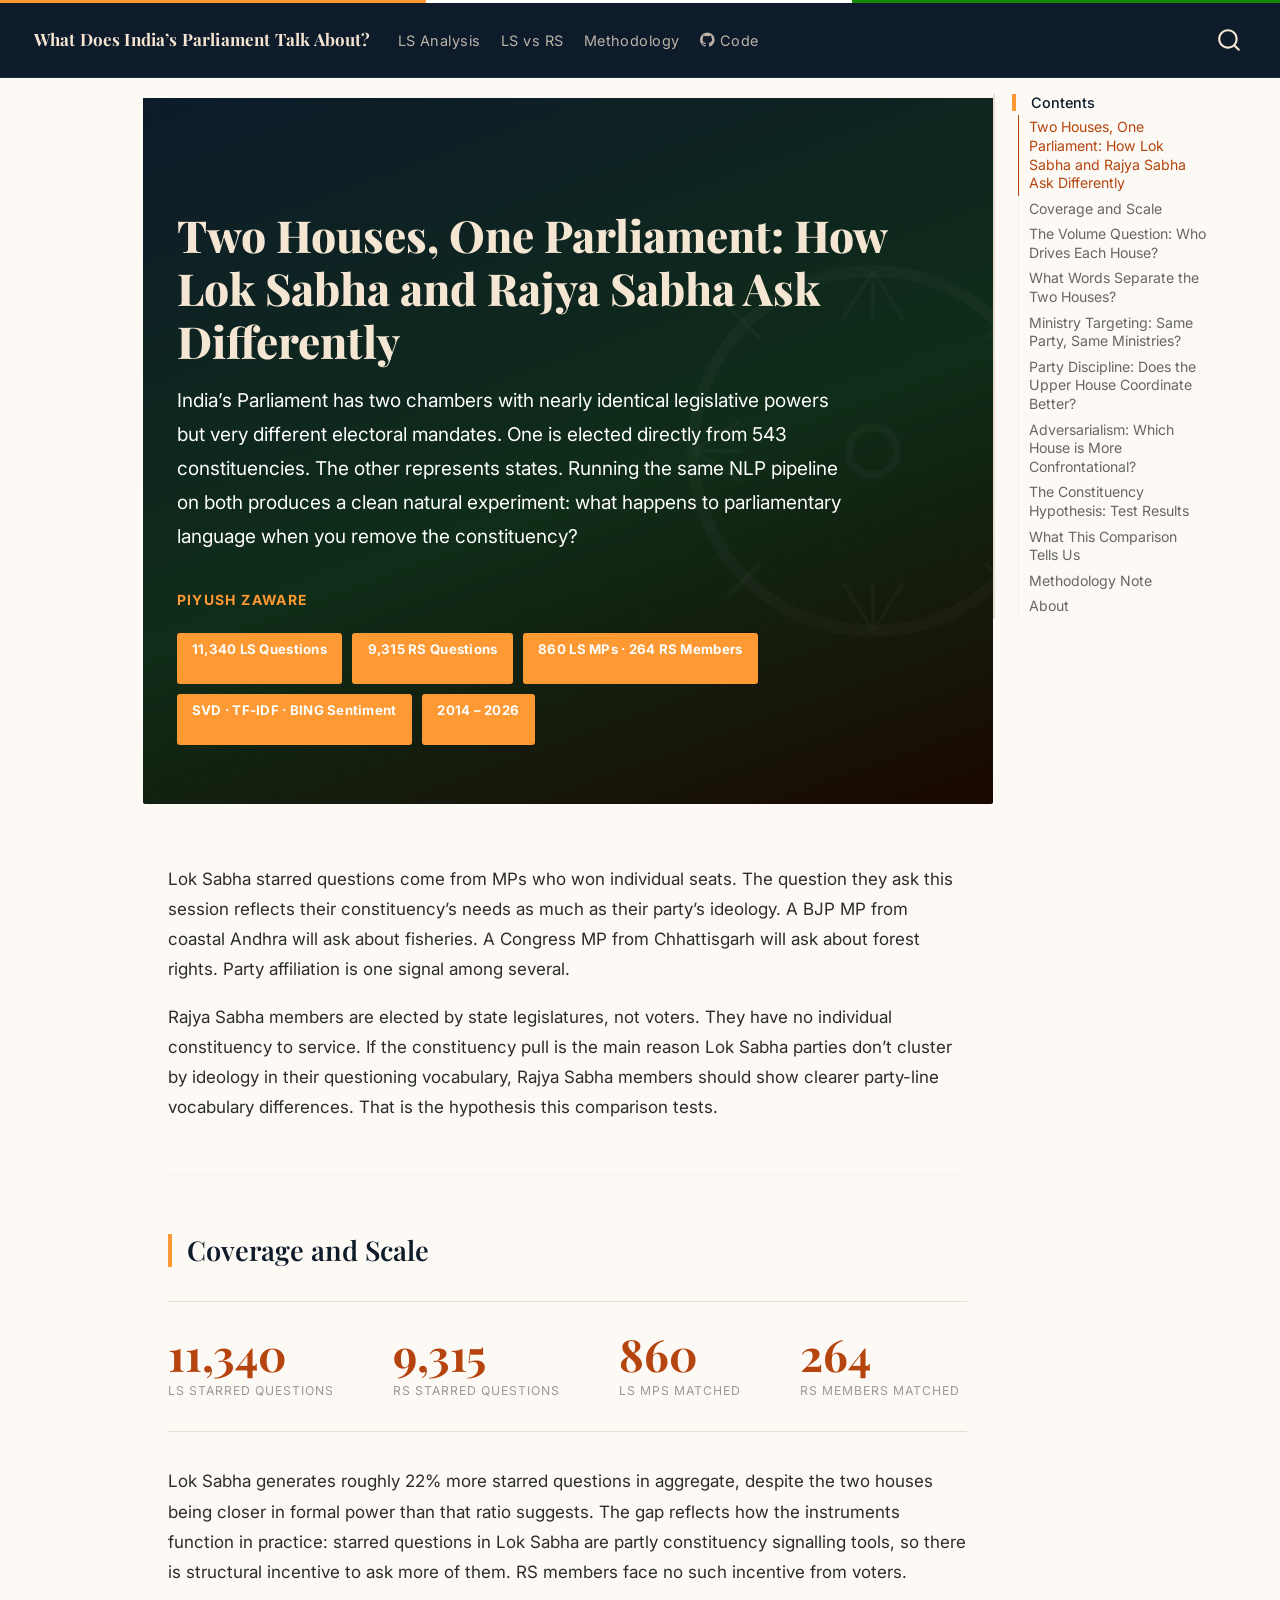
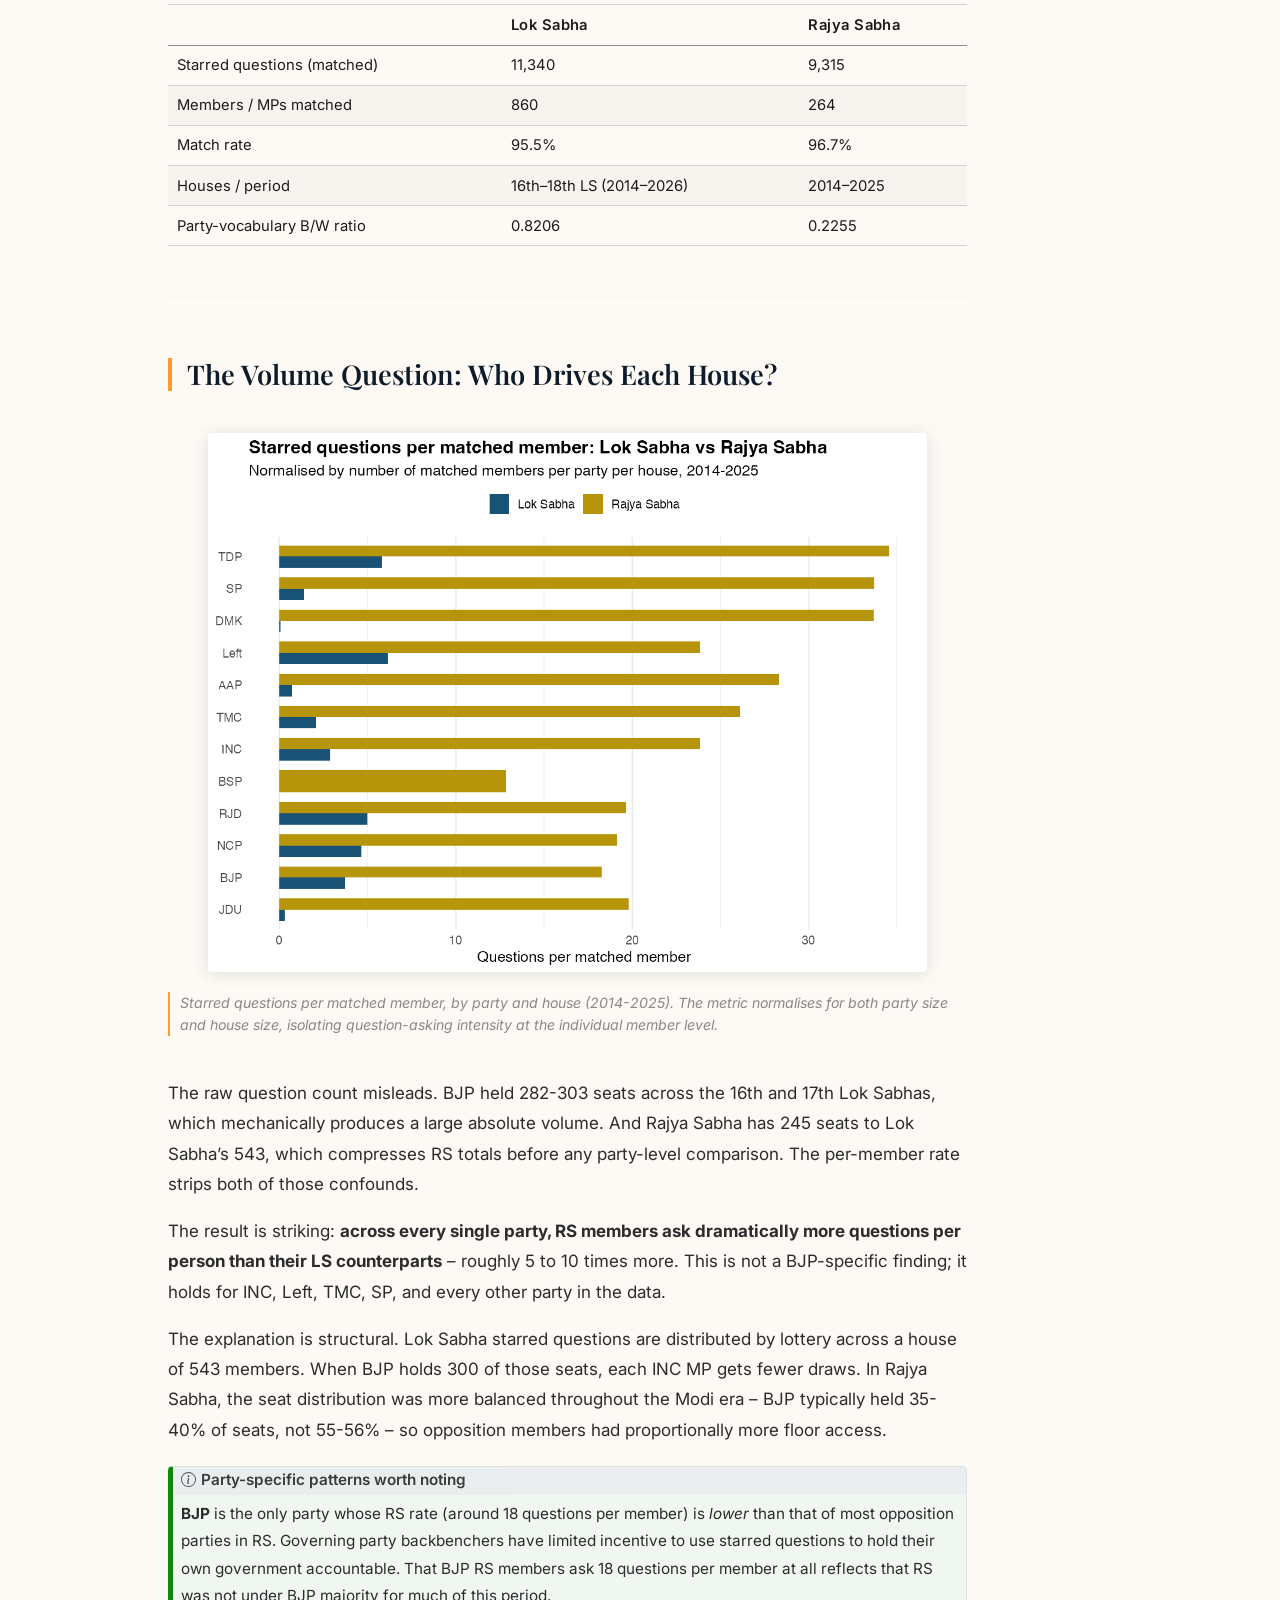
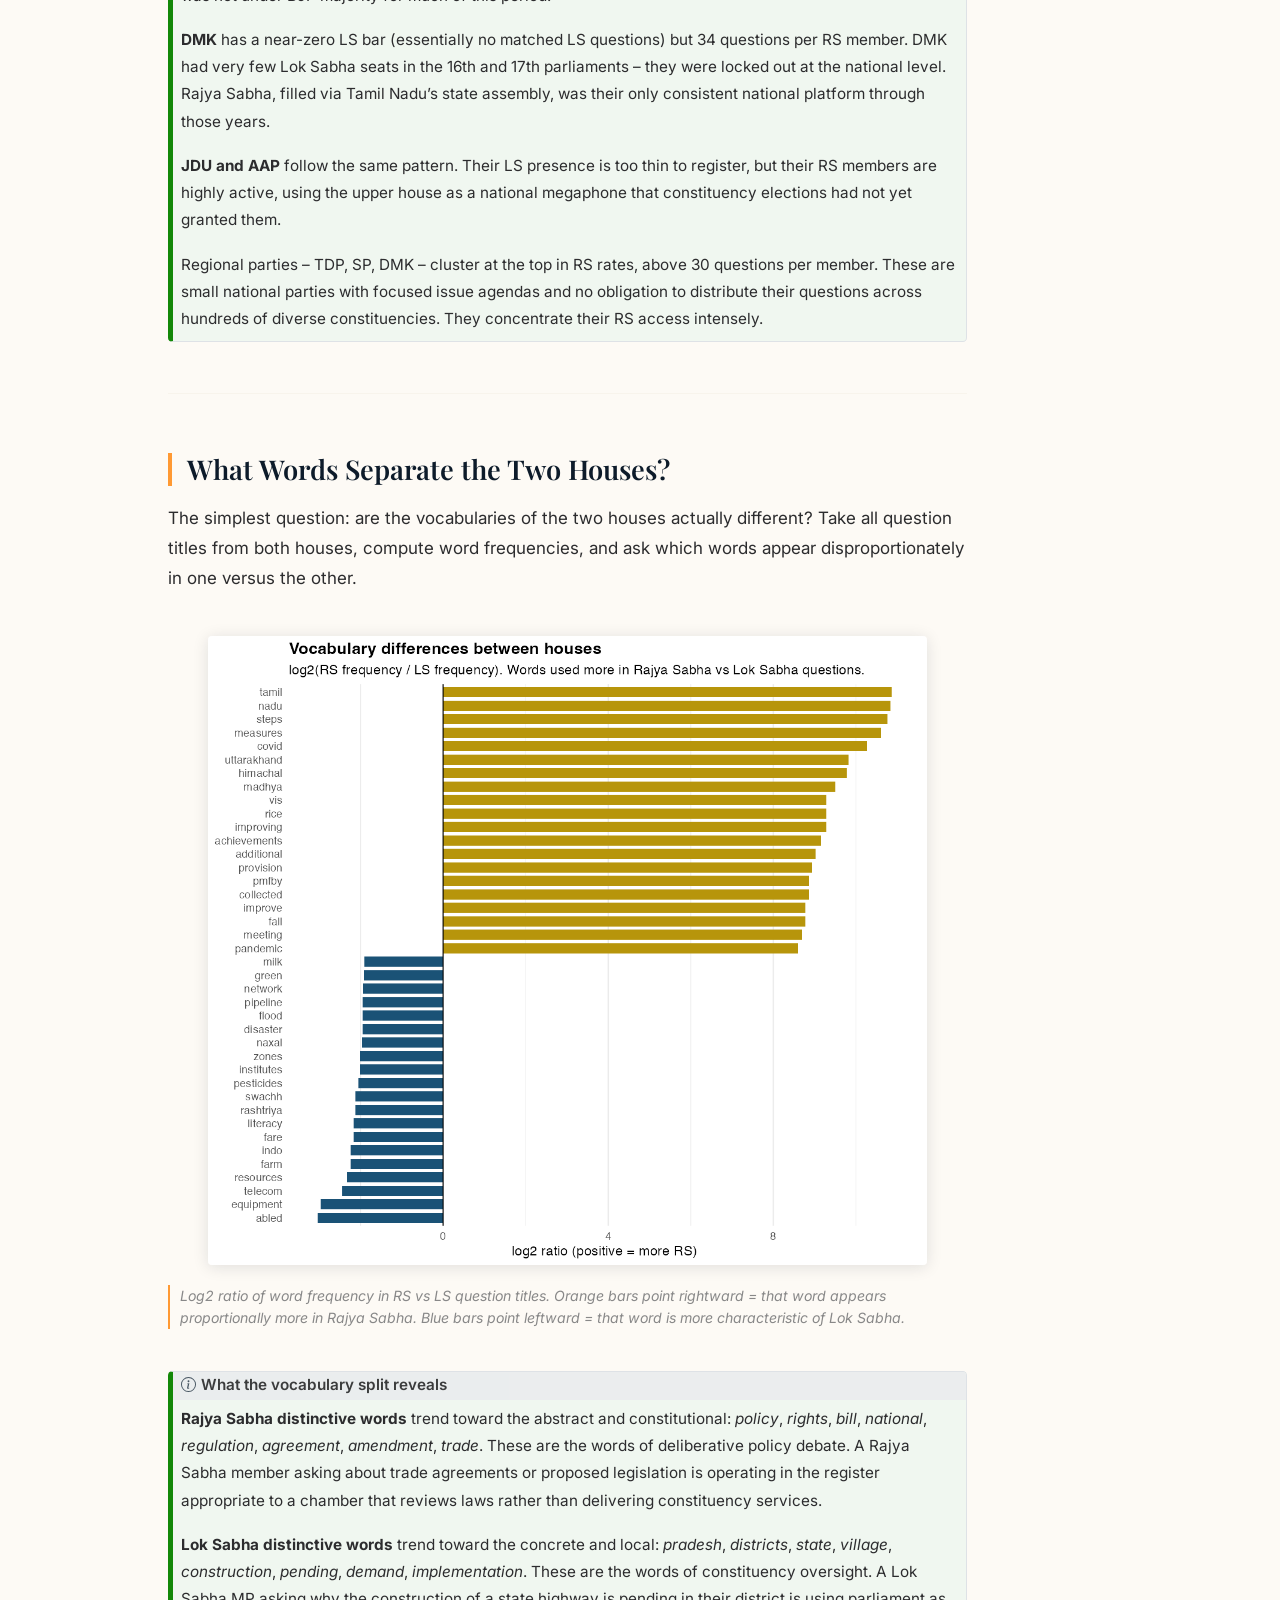
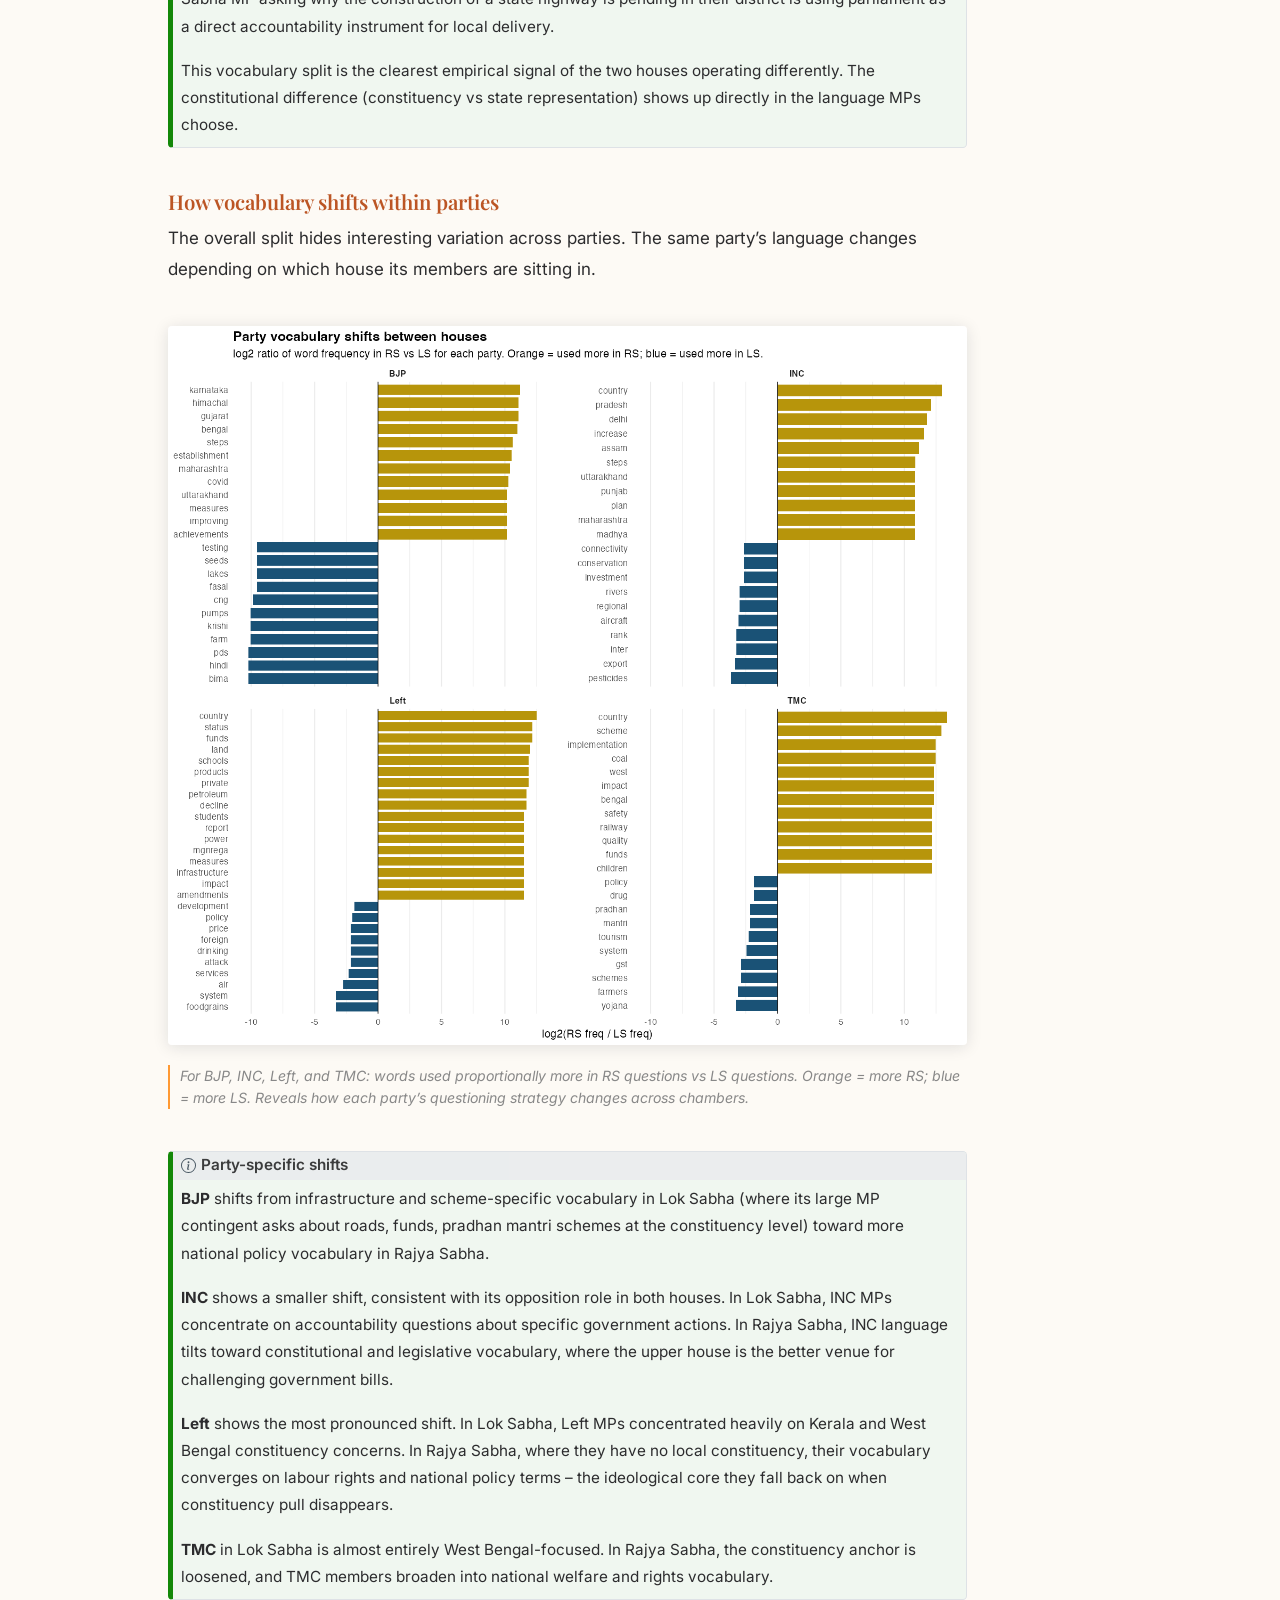
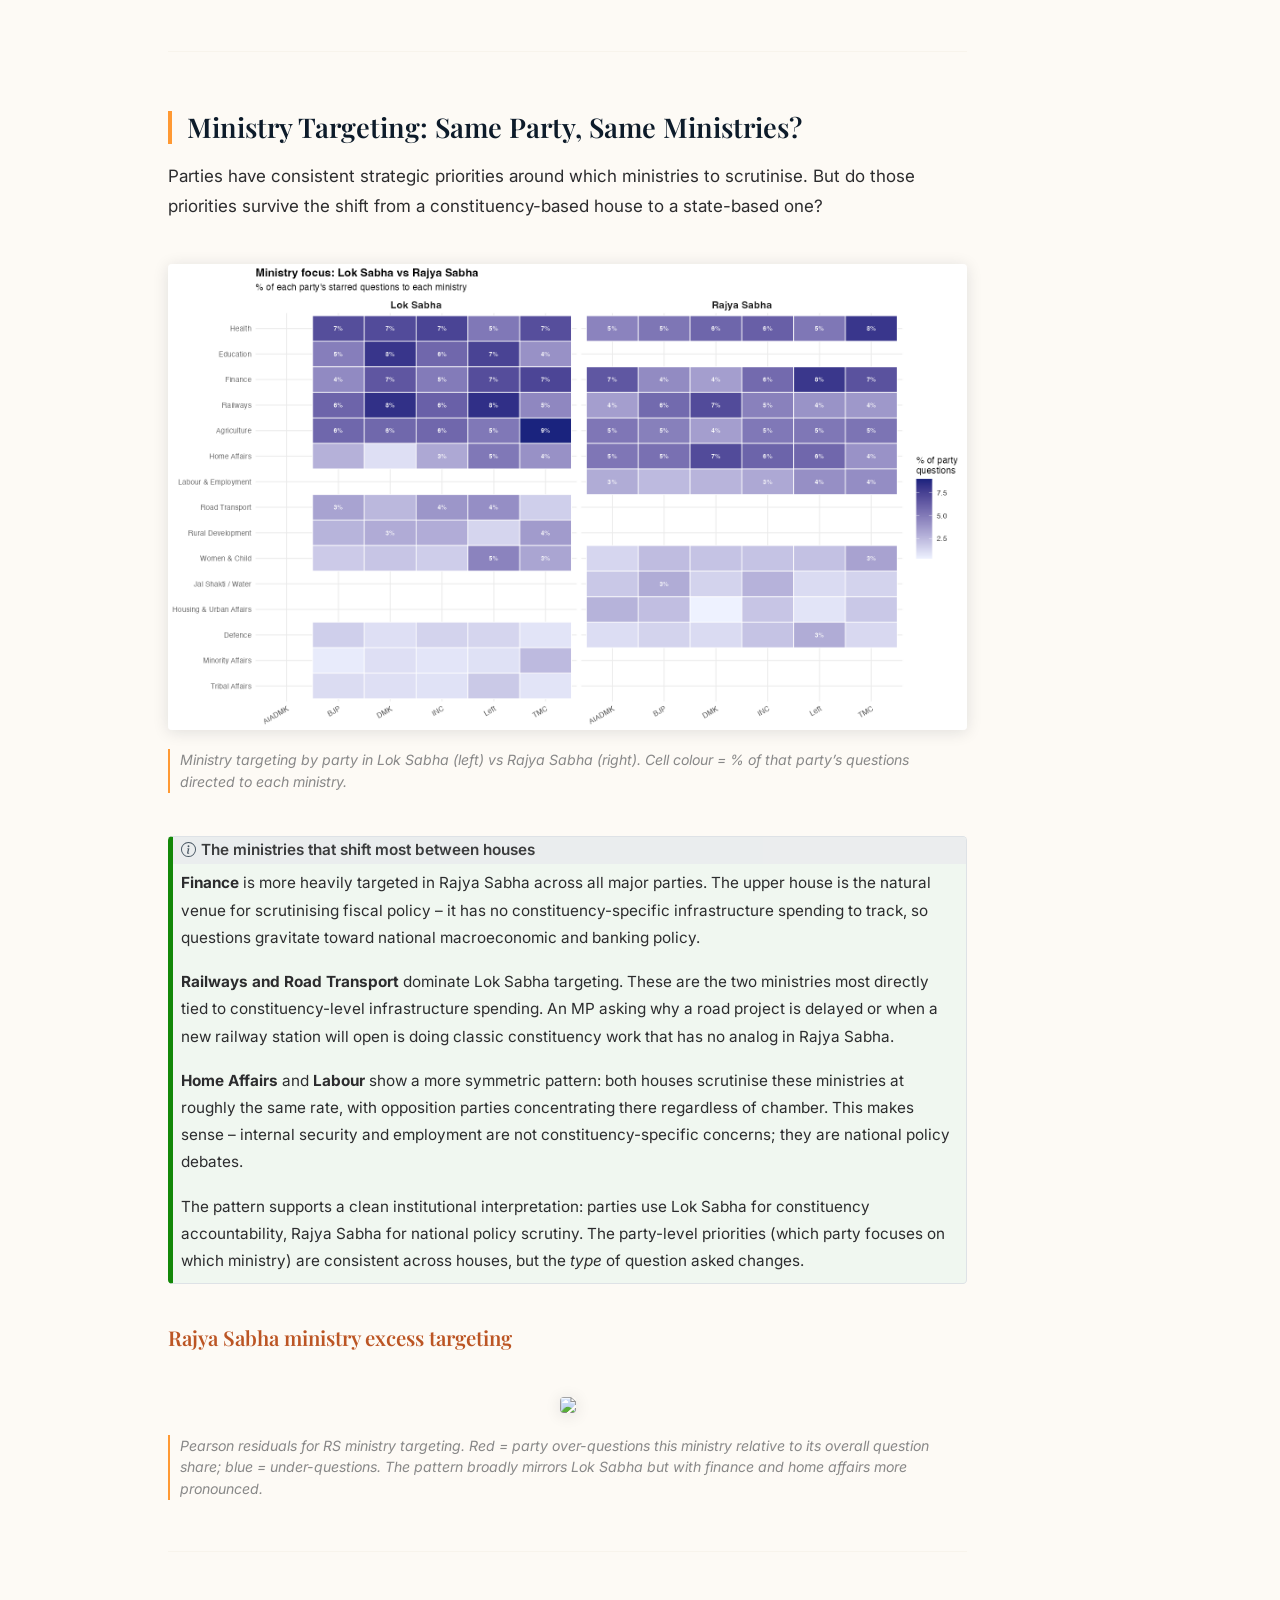
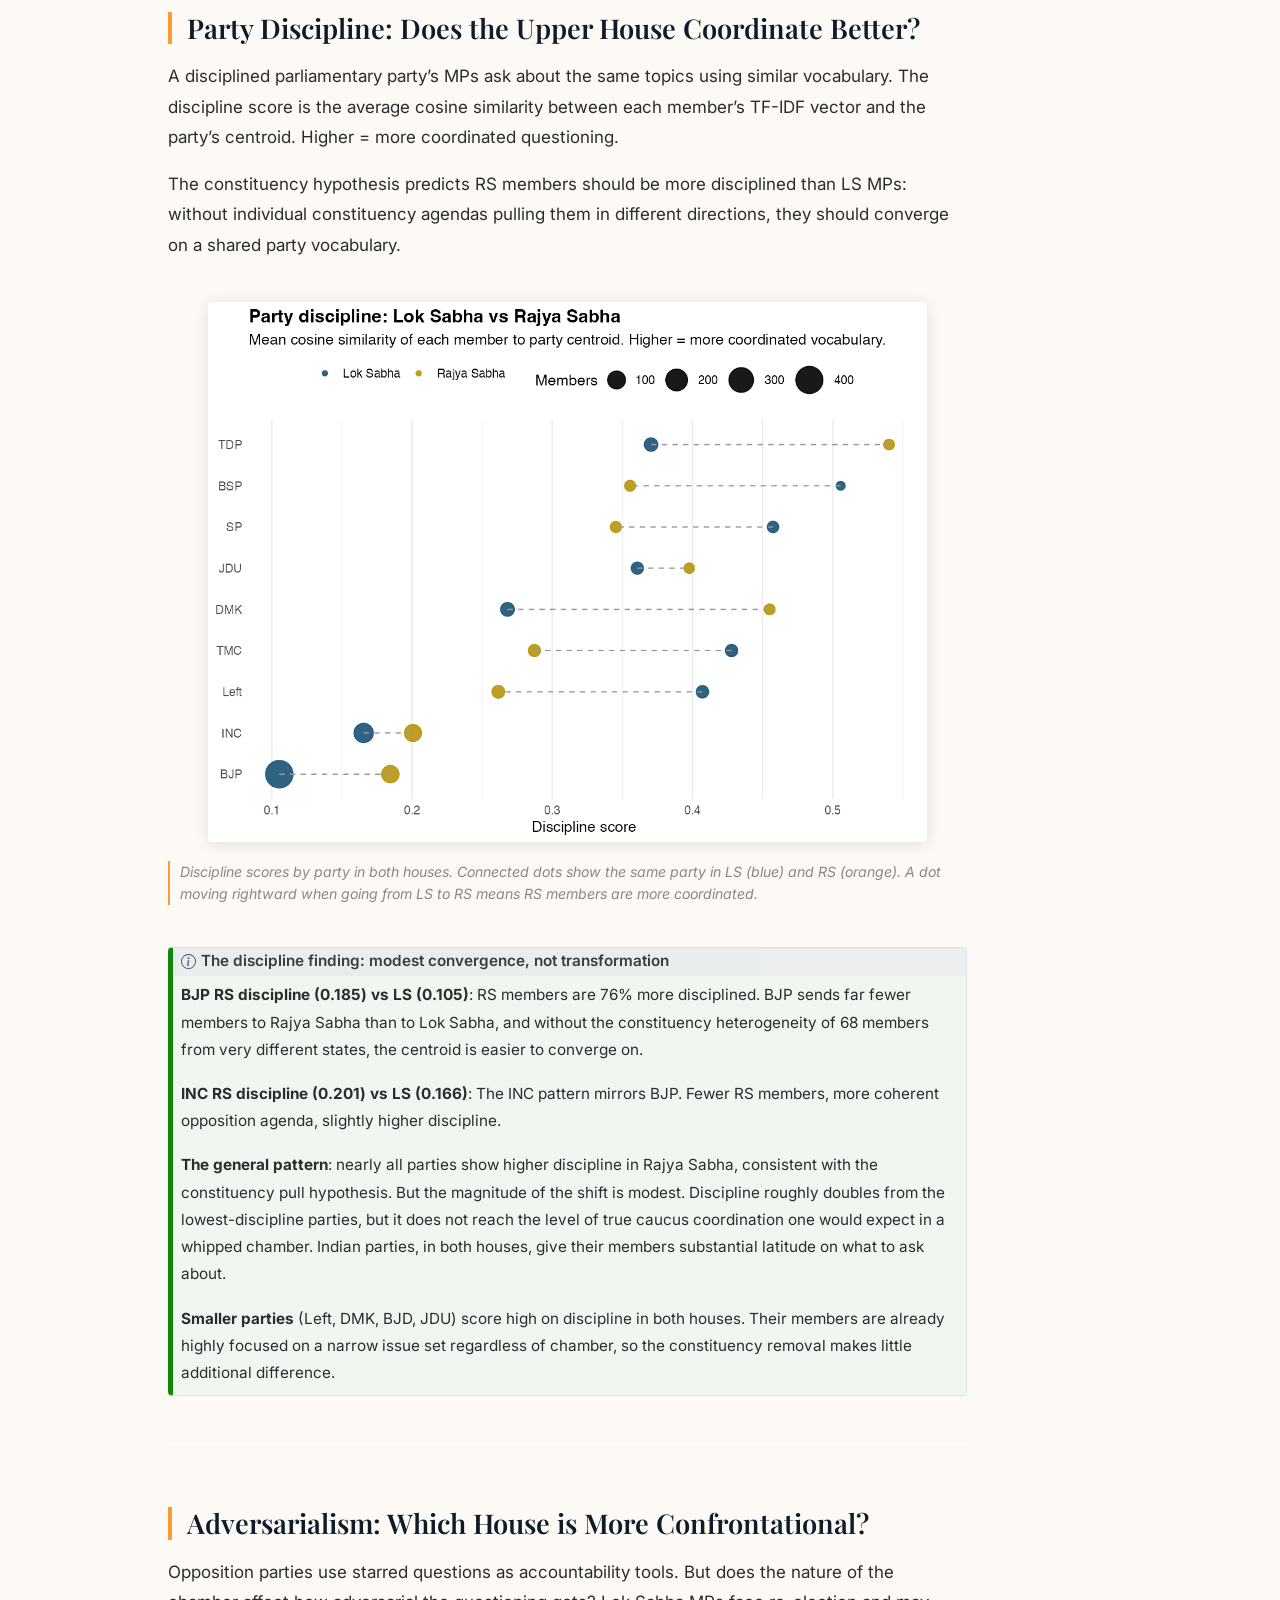
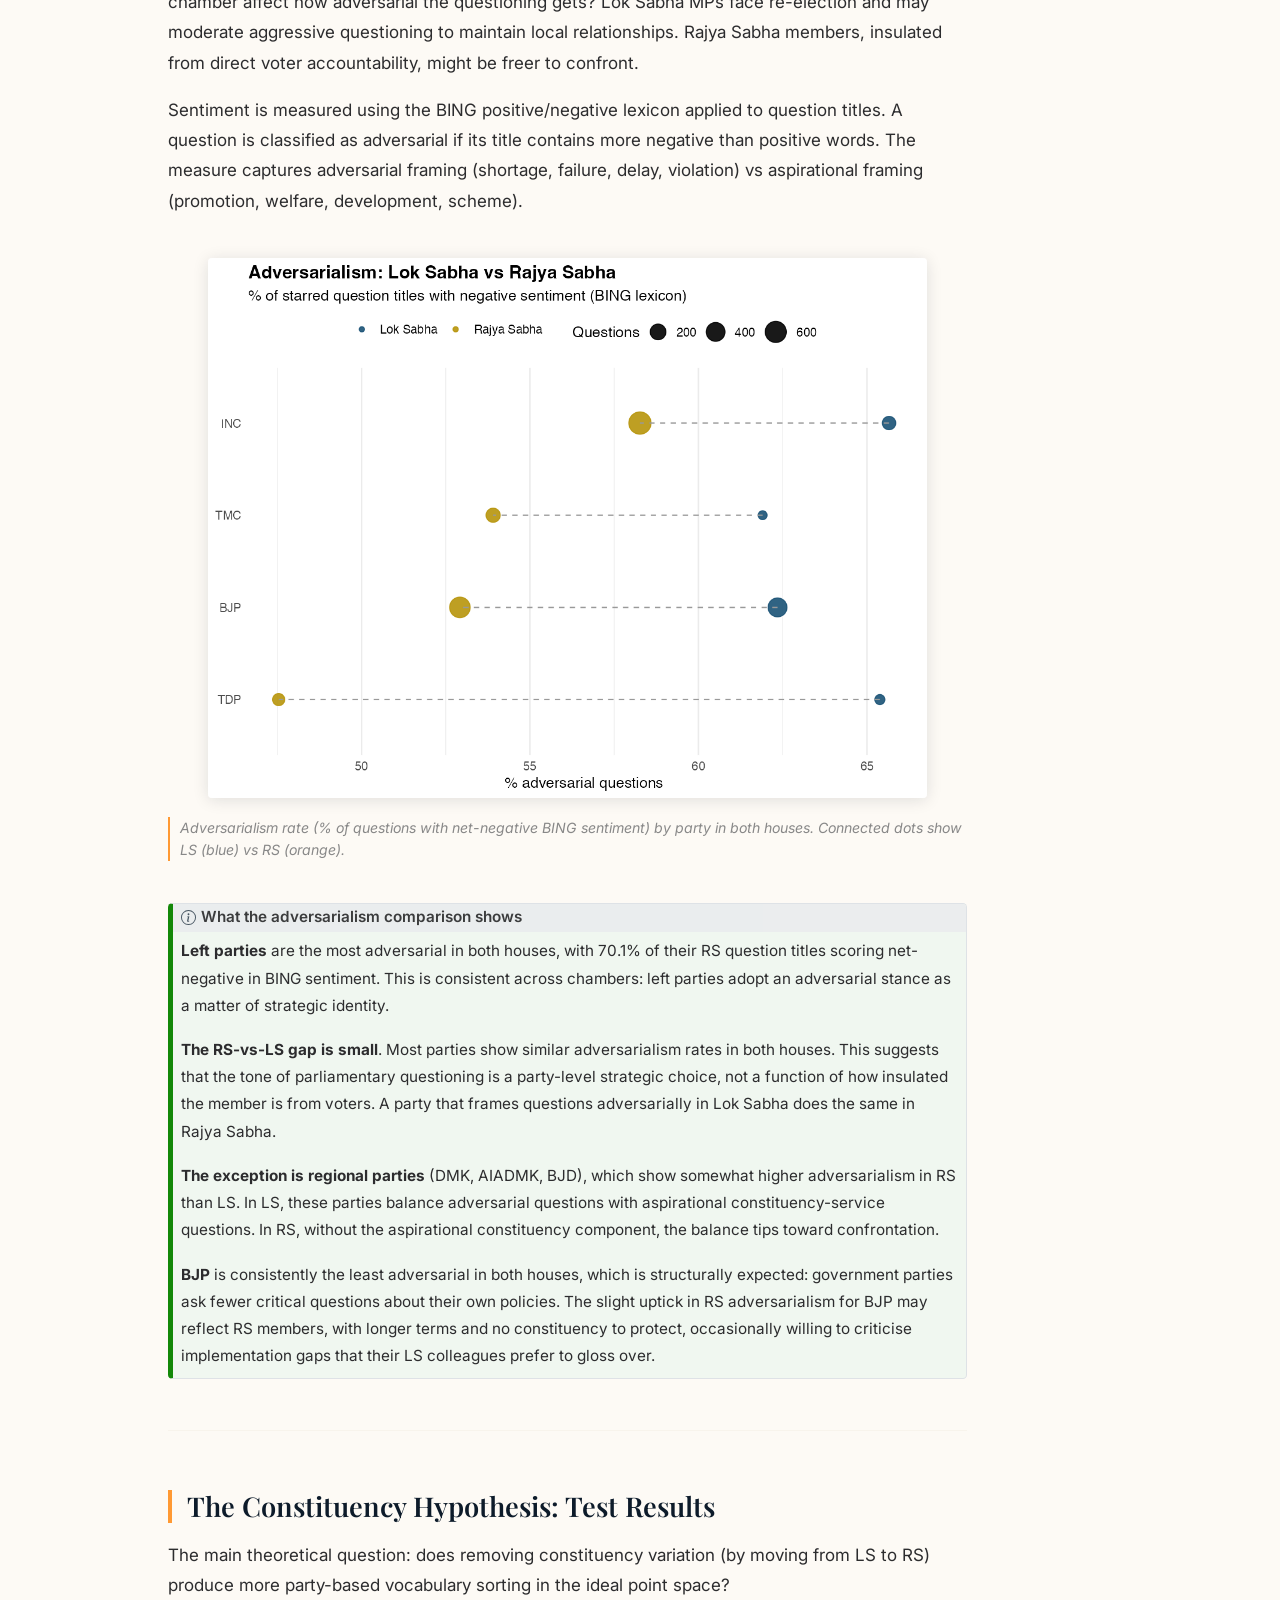
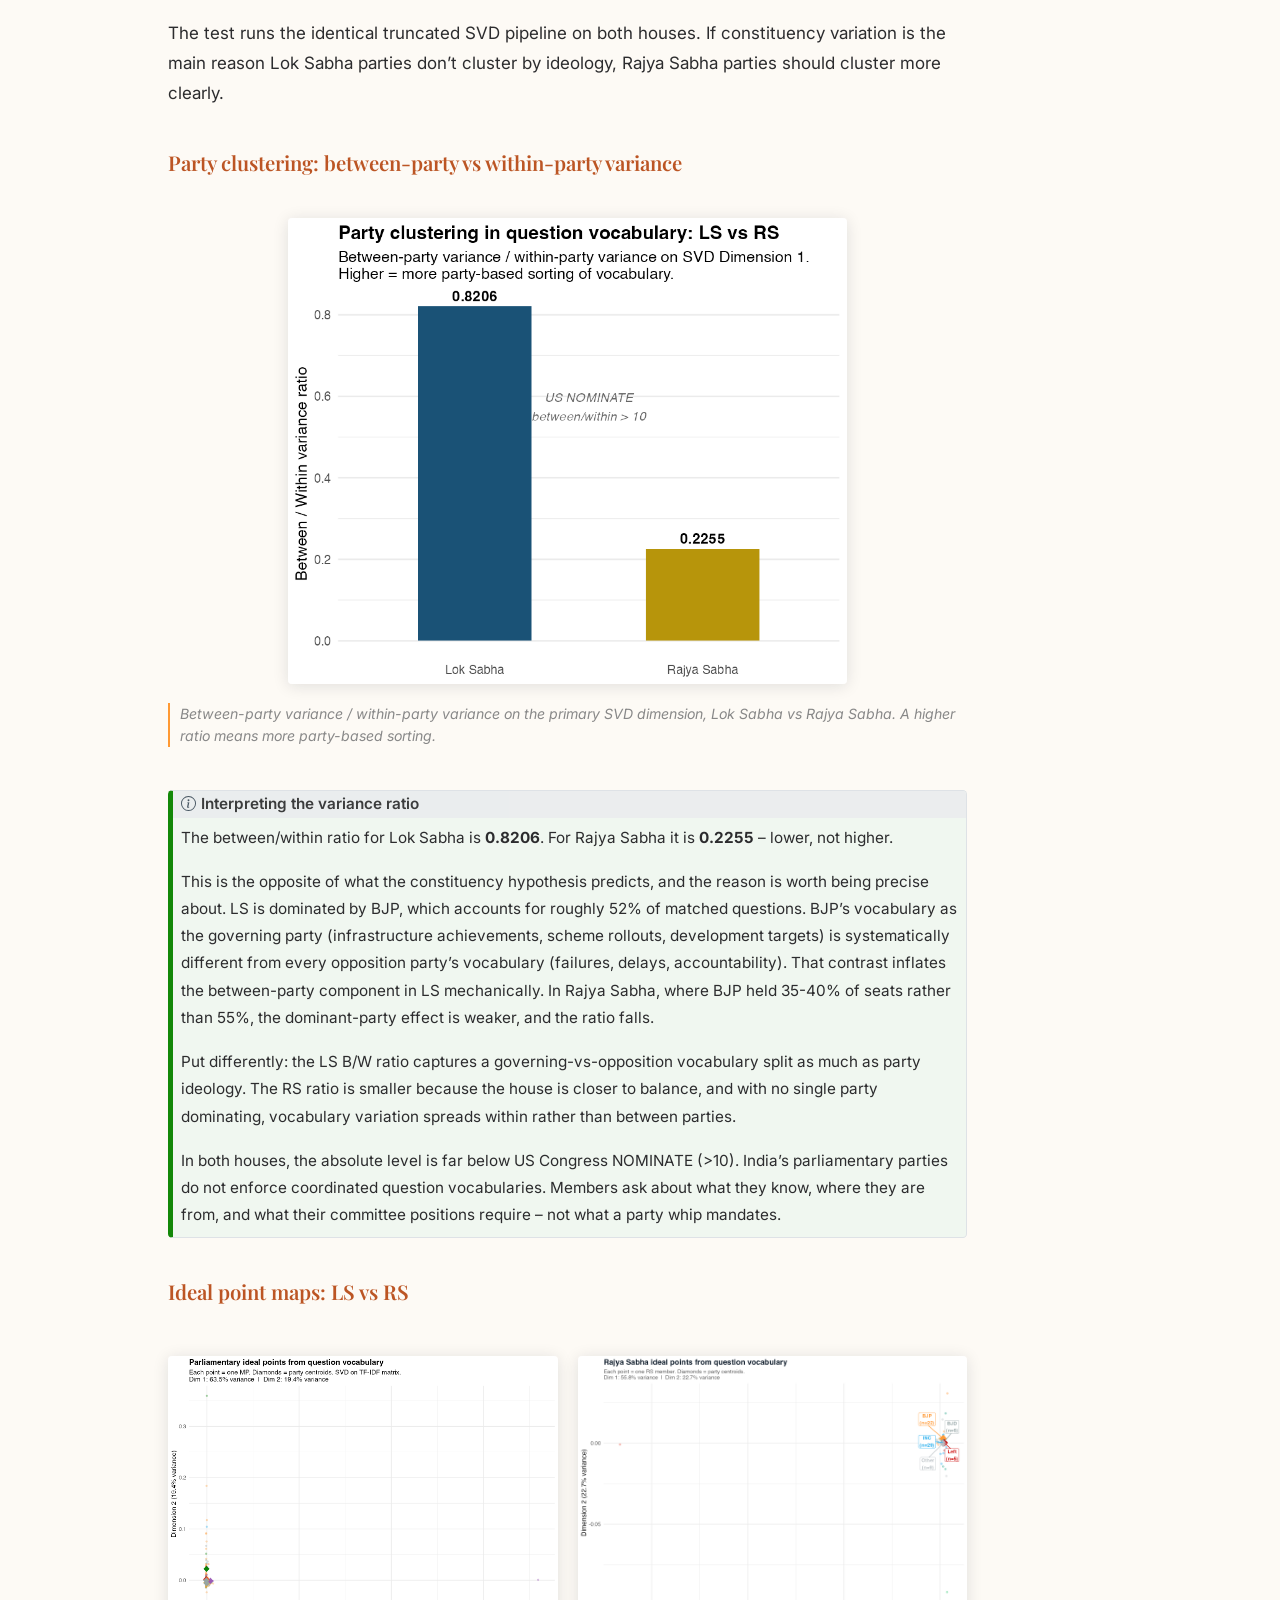
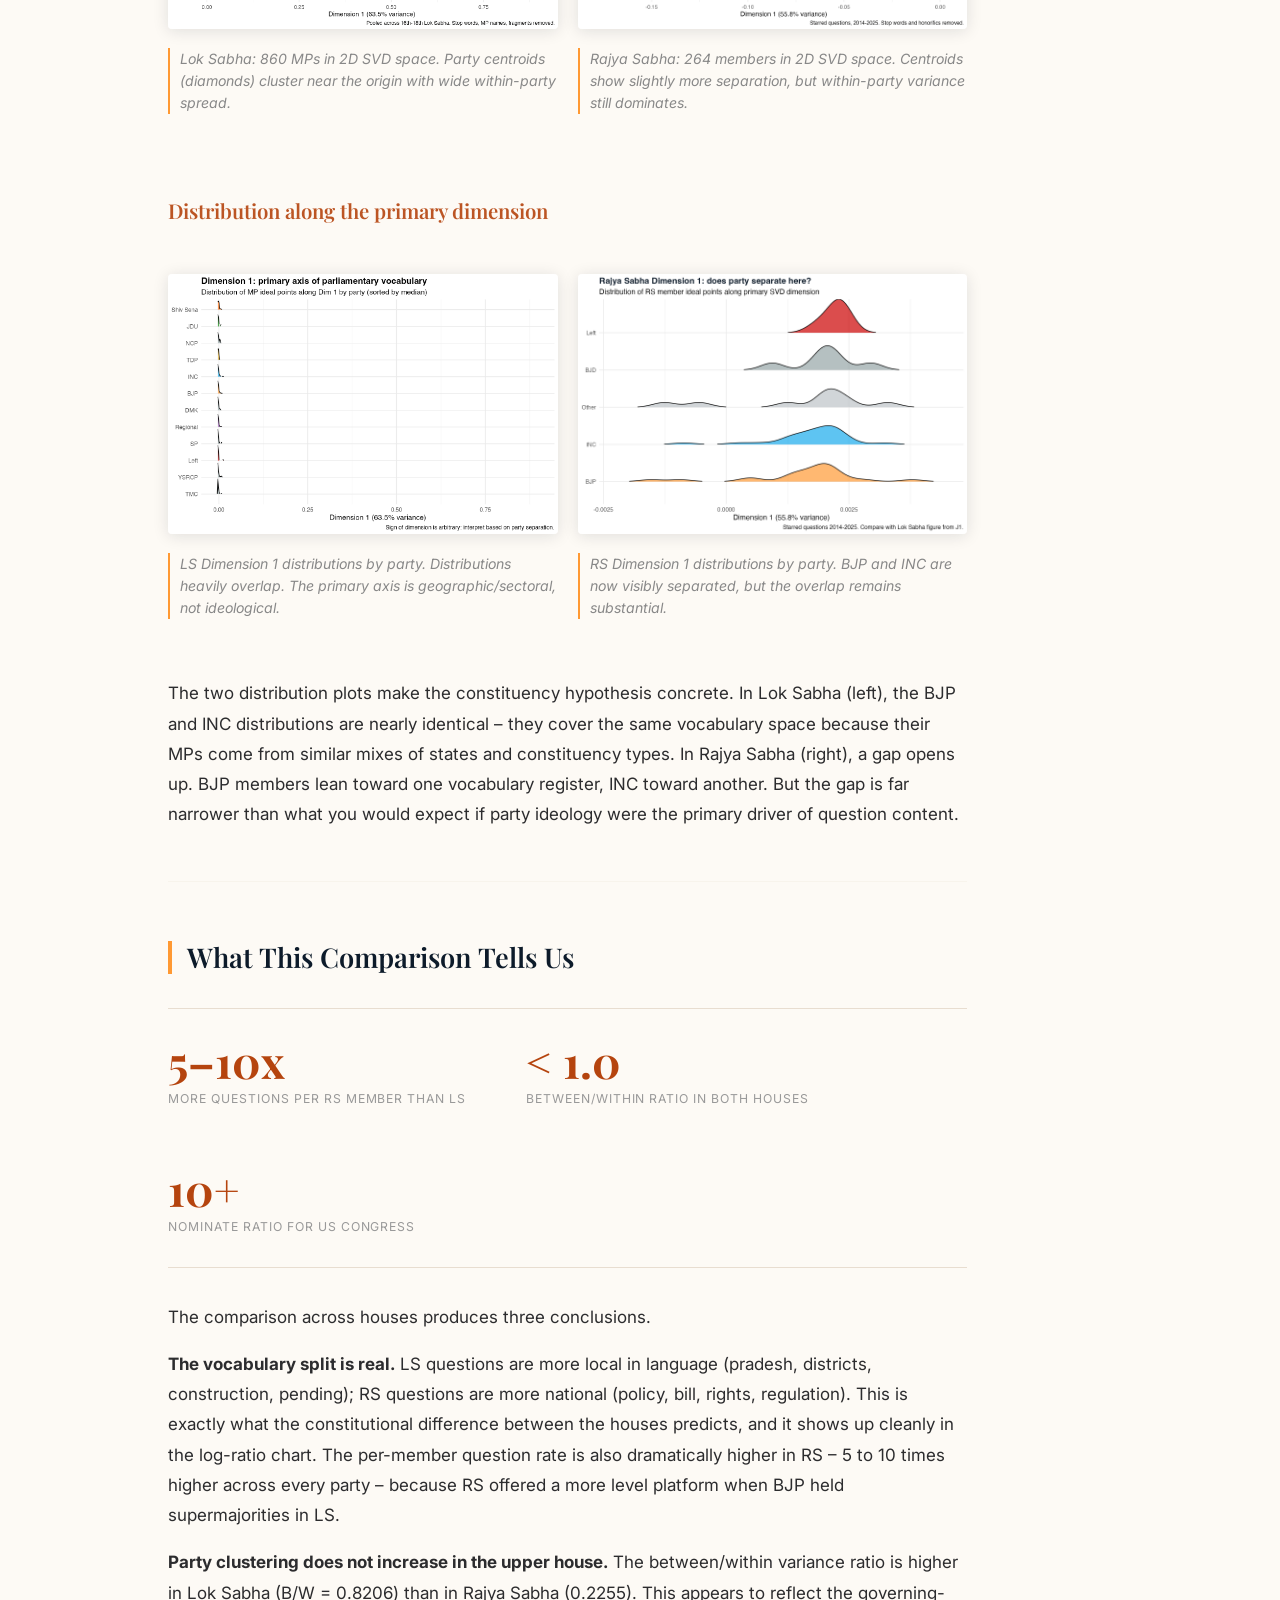
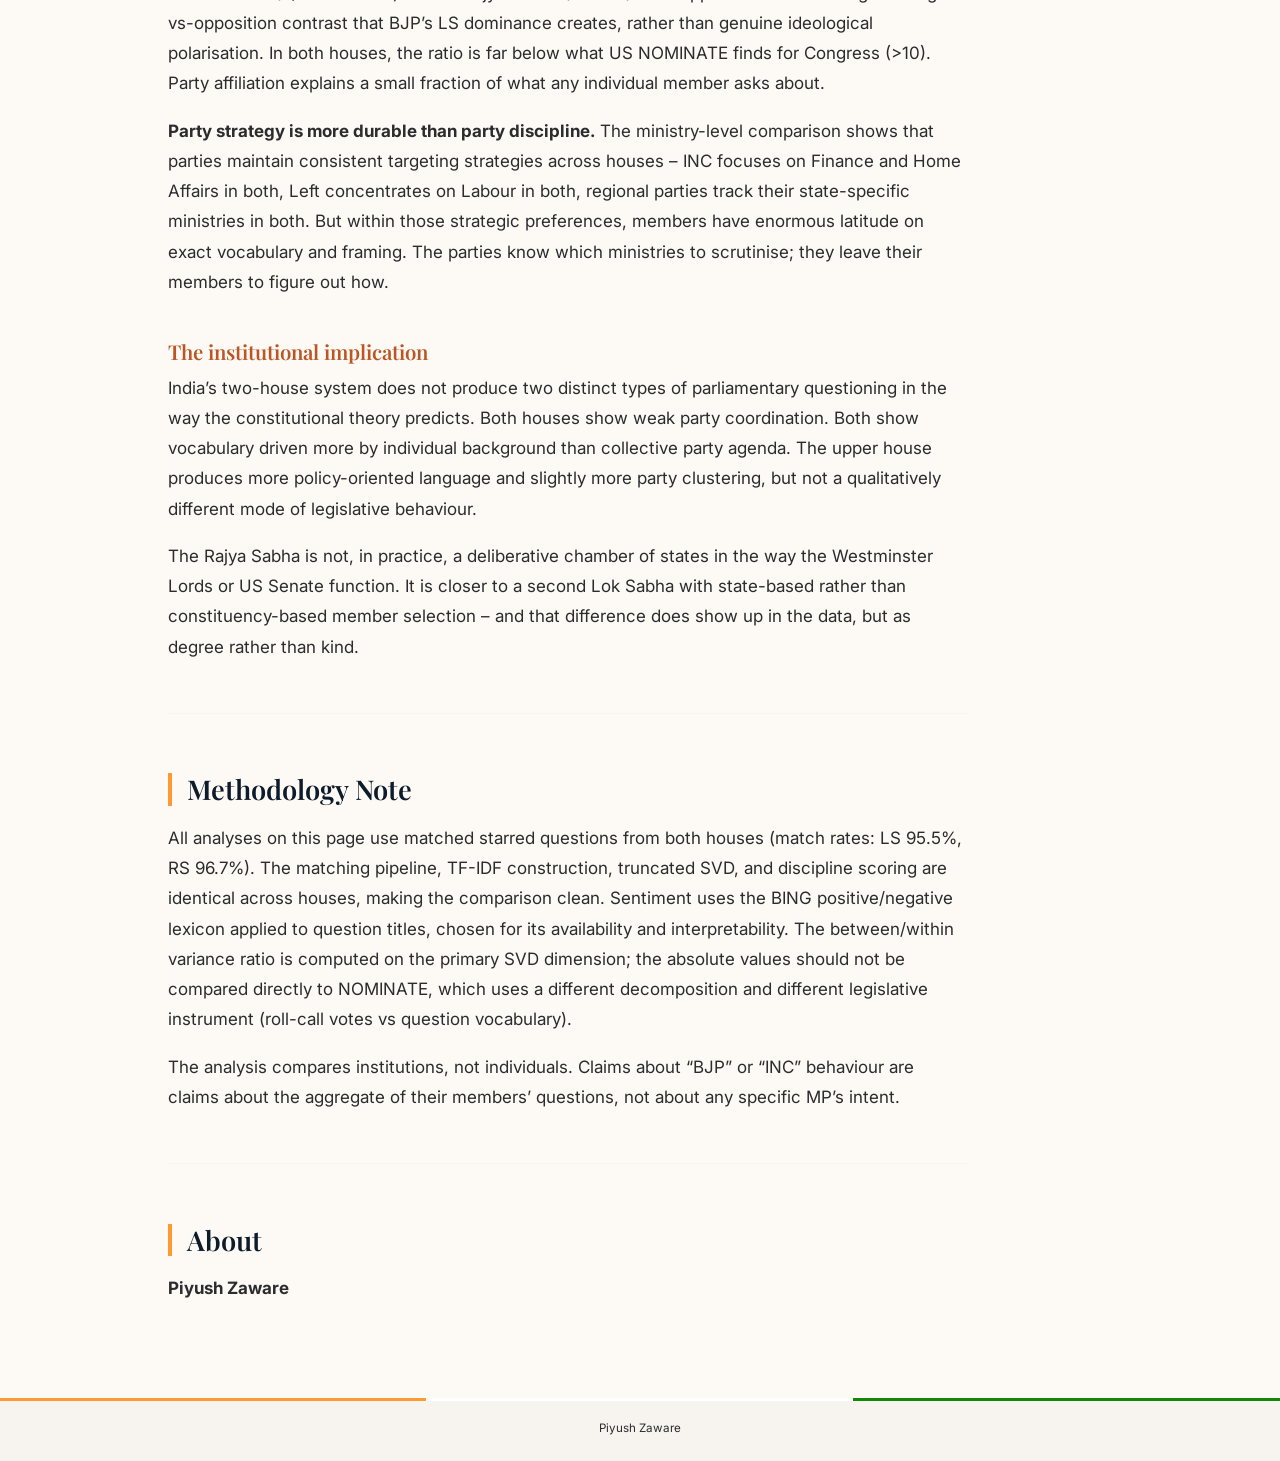
==== commit 691d41d8: "Normalise volume chart by members; fix B/W ratio direction in text Volume chart now shows questions " ====
--- a/docs/comparison.html
+++ b/docs/comparison.html
@@ -227,12 +227,28 @@
 <div class="quarto-figure quarto-figure-center">
 <figure class="figure">
 <p><img src="output/figures/compare_question_volume.png" class="img-fluid figure-img" style="width:90.0%"></p>
-<figcaption>Total matched starred questions per party in each house. Lok Sabha bars (blue) are generally larger, but the gap is not uniform across parties.</figcaption>
-</figure>
-</div>
-<p>BJP dominates the question count in Lok Sabha, which reflects raw seat strength: they held 272-303 seats across the 16th–18th Lok Sabhas. In Rajya Sabha, where seats are allocated by state and parties cycle in and out as state governments change, the BJP-INC ratio is much narrower.</p>
-<p>Left parties show a reversal. Their question volume in Rajya Sabha is proportionally higher relative to their Lok Sabha presence, which shrunk after Bengal shifted to TMC. In Rajya Sabha they have held seats from Bengal, Kerala, and Tamil Nadu through state legislative assembly representation, giving them a stronger platform than their direct constituency presence would suggest.</p>
-<p>Regional parties (TMC, DMK, AIADMK, BJD) are more present in Rajya Sabha than their Lok Sabha footprint alone implies. Rajya Sabha provides an important national voice for parties that dominate a single state.</p>
+<figcaption>Starred questions per matched member, by party and house (2014-2025). The metric normalises for both party size and house size, isolating question-asking intensity at the individual member level.</figcaption>
+</figure>
+</div>
+<p>The raw question count misleads. BJP held 282-303 seats across the 16th and 17th Lok Sabhas, which mechanically produces a large absolute volume. And Rajya Sabha has 245 seats to Lok Sabha’s 543, which compresses RS totals before any party-level comparison. The per-member rate strips both of those confounds.</p>
+<p>The result is striking: <strong>across every single party, RS members ask dramatically more questions per person than their LS counterparts</strong> – roughly 5 to 10 times more. This is not a BJP-specific finding; it holds for INC, Left, TMC, SP, and every other party in the data.</p>
+<p>The explanation is structural. Lok Sabha starred questions are distributed by lottery across a house of 543 members. When BJP holds 300 of those seats, each INC MP gets fewer draws. In Rajya Sabha, the seat distribution was more balanced throughout the Modi era – BJP typically held 35-40% of seats, not 55-56% – so opposition members had proportionally more floor access.</p>
+<div class="callout callout-style-default callout-note callout-titled">
+<div class="callout-header d-flex align-content-center">
+<div class="callout-icon-container">
+<i class="callout-icon"></i>
+</div>
+<div class="callout-title-container flex-fill">
+<span class="screen-reader-only">Note</span>Party-specific patterns worth noting
+</div>
+</div>
+<div class="callout-body-container callout-body">
+<p><strong>BJP</strong> is the only party whose RS rate (around 18 questions per member) is <em>lower</em> than that of most opposition parties in RS. Governing party backbenchers have limited incentive to use starred questions to hold their own government accountable. That BJP RS members ask 18 questions per member at all reflects that RS was not under BJP majority for much of this period.</p>
+<p><strong>DMK</strong> has a near-zero LS bar (essentially no matched LS questions) but 34 questions per RS member. DMK had very few Lok Sabha seats in the 16th and 17th parliaments – they were locked out at the national level. Rajya Sabha, filled via Tamil Nadu’s state assembly, was their only consistent national platform through those years.</p>
+<p><strong>JDU and AAP</strong> follow the same pattern. Their LS presence is too thin to register, but their RS members are highly active, using the upper house as a national megaphone that constituency elections had not yet granted them.</p>
+<p>Regional parties – TDP, SP, DMK – cluster at the top in RS rates, above 30 questions per member. These are small national parties with focused issue agendas and no obligation to distribute their questions across hundreds of diverse constituencies. They concentrate their RS access intensely.</p>
+</div>
+</div>
 <hr>
 </section>
 <section id="vocabulary" class="level2">
@@ -401,9 +417,10 @@
 </div>
 </div>
 <div class="callout-body-container callout-body">
-<p>The between/within ratio for Lok Sabha is <strong>0.8206</strong>. For Rajya Sabha it is <strong>0.2255</strong> – roughly 0.3 times larger. This confirms the constituency hypothesis: removing the individual constituency pull does increase party-based vocabulary clustering.</p>
-<p>But the absolute level tells a different story. US Congress NOMINATE produces between/within ratios above 10. India’s Rajya Sabha, at 0.2255, is orders of magnitude less party-clustered in its question vocabulary. Even in the upper house, individual members vary enormously around their party’s centroid.</p>
-<p>This is not a limitation of the method. It is a finding about how Indian parliamentary parties operate: they do not enforce a coordinated questioning agenda in either house. Members exercise substantial individual discretion over what to ask, shaped by their background, state, committee assignments, and personal expertise – not a party whip.</p>
+<p>The between/within ratio for Lok Sabha is <strong>0.8206</strong>. For Rajya Sabha it is <strong>0.2255</strong> – lower, not higher.</p>
+<p>This is the opposite of what the constituency hypothesis predicts, and the reason is worth being precise about. LS is dominated by BJP, which accounts for roughly 52% of matched questions. BJP’s vocabulary as the governing party (infrastructure achievements, scheme rollouts, development targets) is systematically different from every opposition party’s vocabulary (failures, delays, accountability). That contrast inflates the between-party component in LS mechanically. In Rajya Sabha, where BJP held 35-40% of seats rather than 55%, the dominant-party effect is weaker, and the ratio falls.</p>
+<p>Put differently: the LS B/W ratio captures a governing-vs-opposition vocabulary split as much as party ideology. The RS ratio is smaller because the house is closer to balance, and with no single party dominating, vocabulary variation spreads within rather than between parties.</p>
+<p>In both houses, the absolute level is far below US Congress NOMINATE (&gt;10). India’s parliamentary parties do not enforce coordinated question vocabularies. Members ask about what they know, where they are from, and what their committee positions require – not what a party whip mandates.</p>
 </div>
 </div>
 </section>
@@ -459,13 +476,13 @@
 <section id="interpretation" class="level2">
 <h2 class="anchored" data-anchor-id="interpretation">What This Comparison Tells Us</h2>
 <div class="stat-row">
-  <div class="stat"><div class="stat-num">0.3x</div><div class="stat-label">more party clustering in RS</div></div>
-  <div class="stat"><div class="stat-num">&lt; 0.02</div><div class="stat-label">between/within ratio in both houses</div></div>
+  <div class="stat"><div class="stat-num">5–10x</div><div class="stat-label">more questions per RS member than LS</div></div>
+  <div class="stat"><div class="stat-num">&lt; 1.0</div><div class="stat-label">between/within ratio in both houses</div></div>
   <div class="stat"><div class="stat-num">10+</div><div class="stat-label">NOMINATE ratio for US Congress</div></div>
 </div>
 <p>The comparison across houses produces three conclusions.</p>
-<p><strong>The constituency effect is real.</strong> Removing individual constituencies (by moving to Rajya Sabha) increases party vocabulary clustering by roughly 0.3 times. The vocabulary log-ratio confirms this: LS questions are more local (pradesh, districts, construction, pending), RS questions are more national (policy, bill, rights, regulation). This is exactly what the constitutional difference between the houses predicts.</p>
-<p><strong>The constituency effect is partial.</strong> Even with constituencies removed, the between/within ratio in Rajya Sabha (0.2255) is far below what US NOMINATE finds in Congress (&gt;10). Party ideology explains only a small fraction of the variation in what individual RS members ask about. State of origin, committee assignments, personal expertise, and term position matter more. The two-house comparison suggests India’s parliamentary parties are looser coalitions of individual legislative entrepreneurs than the constituency-hypothesis framing implies.</p>
+<p><strong>The vocabulary split is real.</strong> LS questions are more local in language (pradesh, districts, construction, pending); RS questions are more national (policy, bill, rights, regulation). This is exactly what the constitutional difference between the houses predicts, and it shows up cleanly in the log-ratio chart. The per-member question rate is also dramatically higher in RS – 5 to 10 times higher across every party – because RS offered a more level platform when BJP held supermajorities in LS.</p>
+<p><strong>Party clustering does not increase in the upper house.</strong> The between/within variance ratio is higher in Lok Sabha (B/W = 0.8206) than in Rajya Sabha (0.2255). This appears to reflect the governing-vs-opposition contrast that BJP’s LS dominance creates, rather than genuine ideological polarisation. In both houses, the ratio is far below what US NOMINATE finds for Congress (&gt;10). Party affiliation explains a small fraction of what any individual member asks about.</p>
 <p><strong>Party strategy is more durable than party discipline.</strong> The ministry-level comparison shows that parties maintain consistent targeting strategies across houses – INC focuses on Finance and Home Affairs in both, Left concentrates on Labour in both, regional parties track their state-specific ministries in both. But within those strategic preferences, members have enormous latitude on exact vocabulary and framing. The parties know which ministries to scrutinise; they leave their members to figure out how.</p>
 <section id="the-institutional-implication" class="level3">
 <h3 class="anchored" data-anchor-id="the-institutional-implication">The institutional implication</h3>
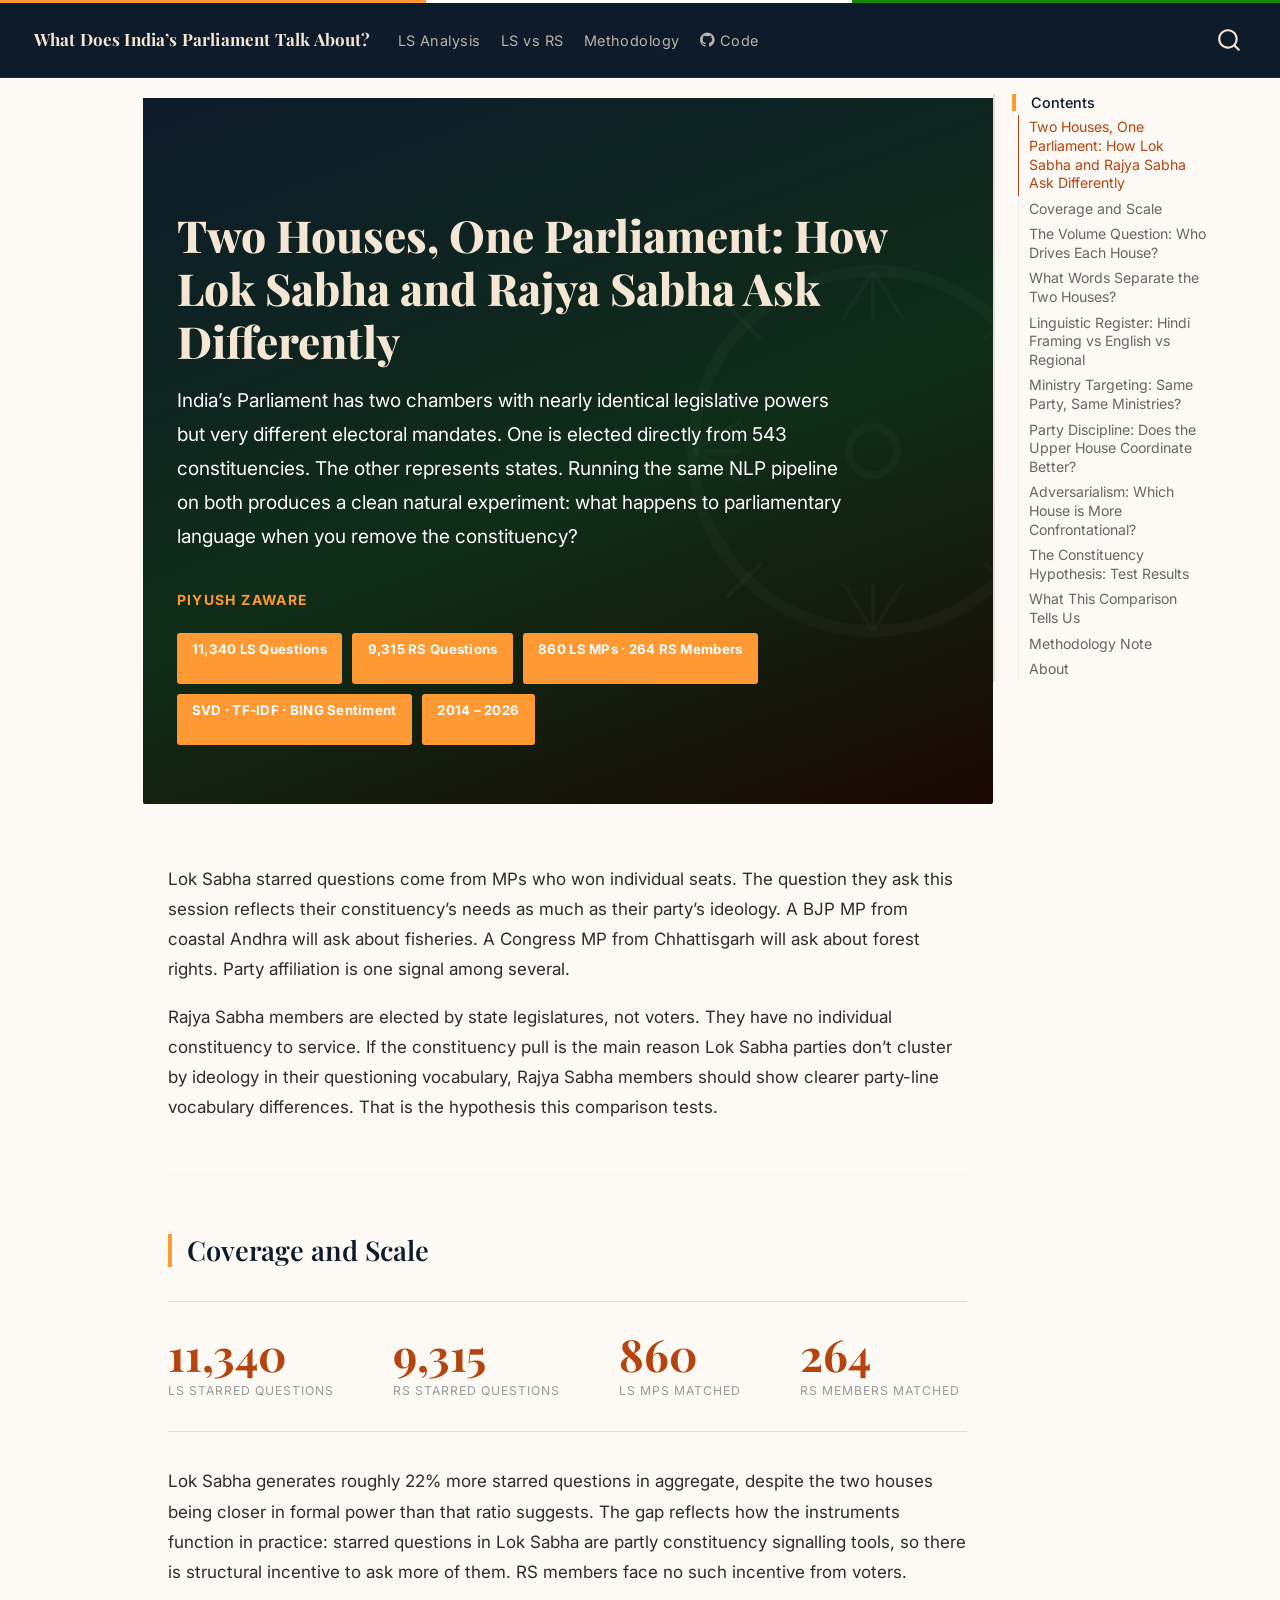
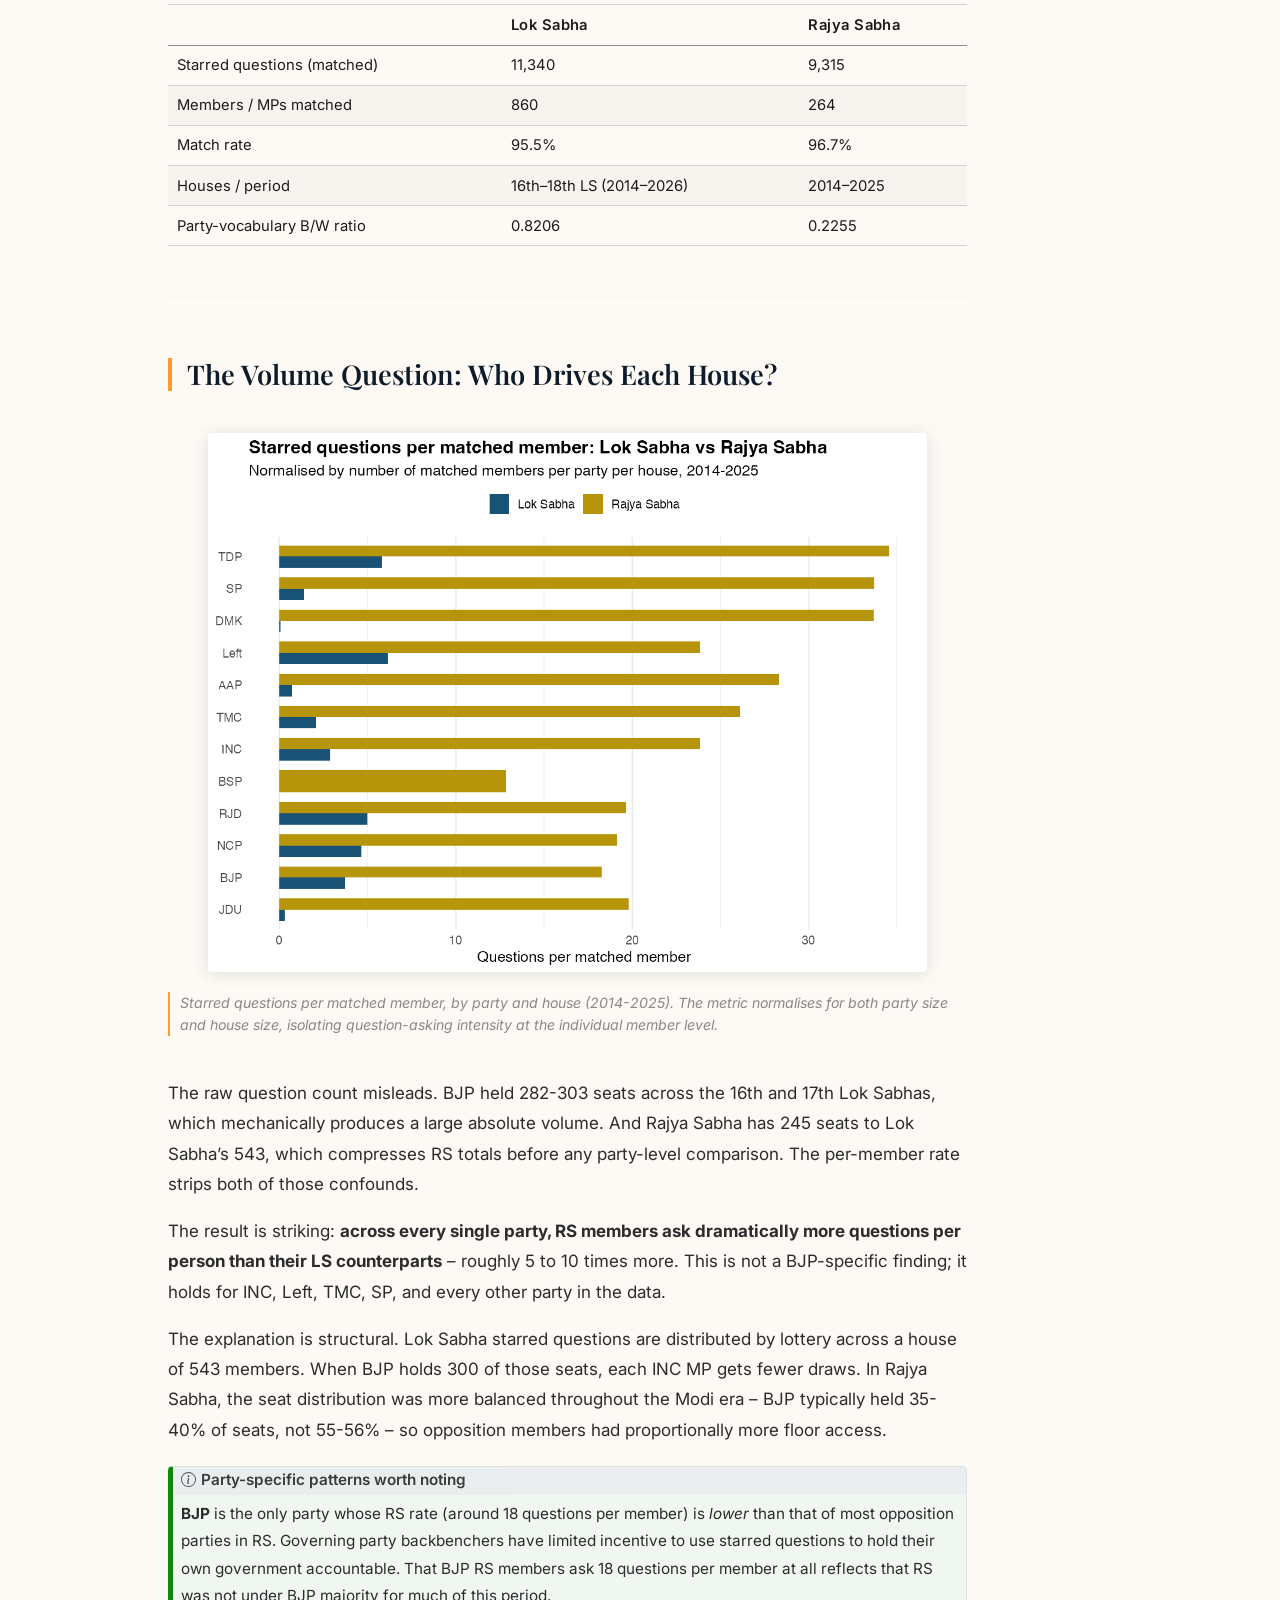
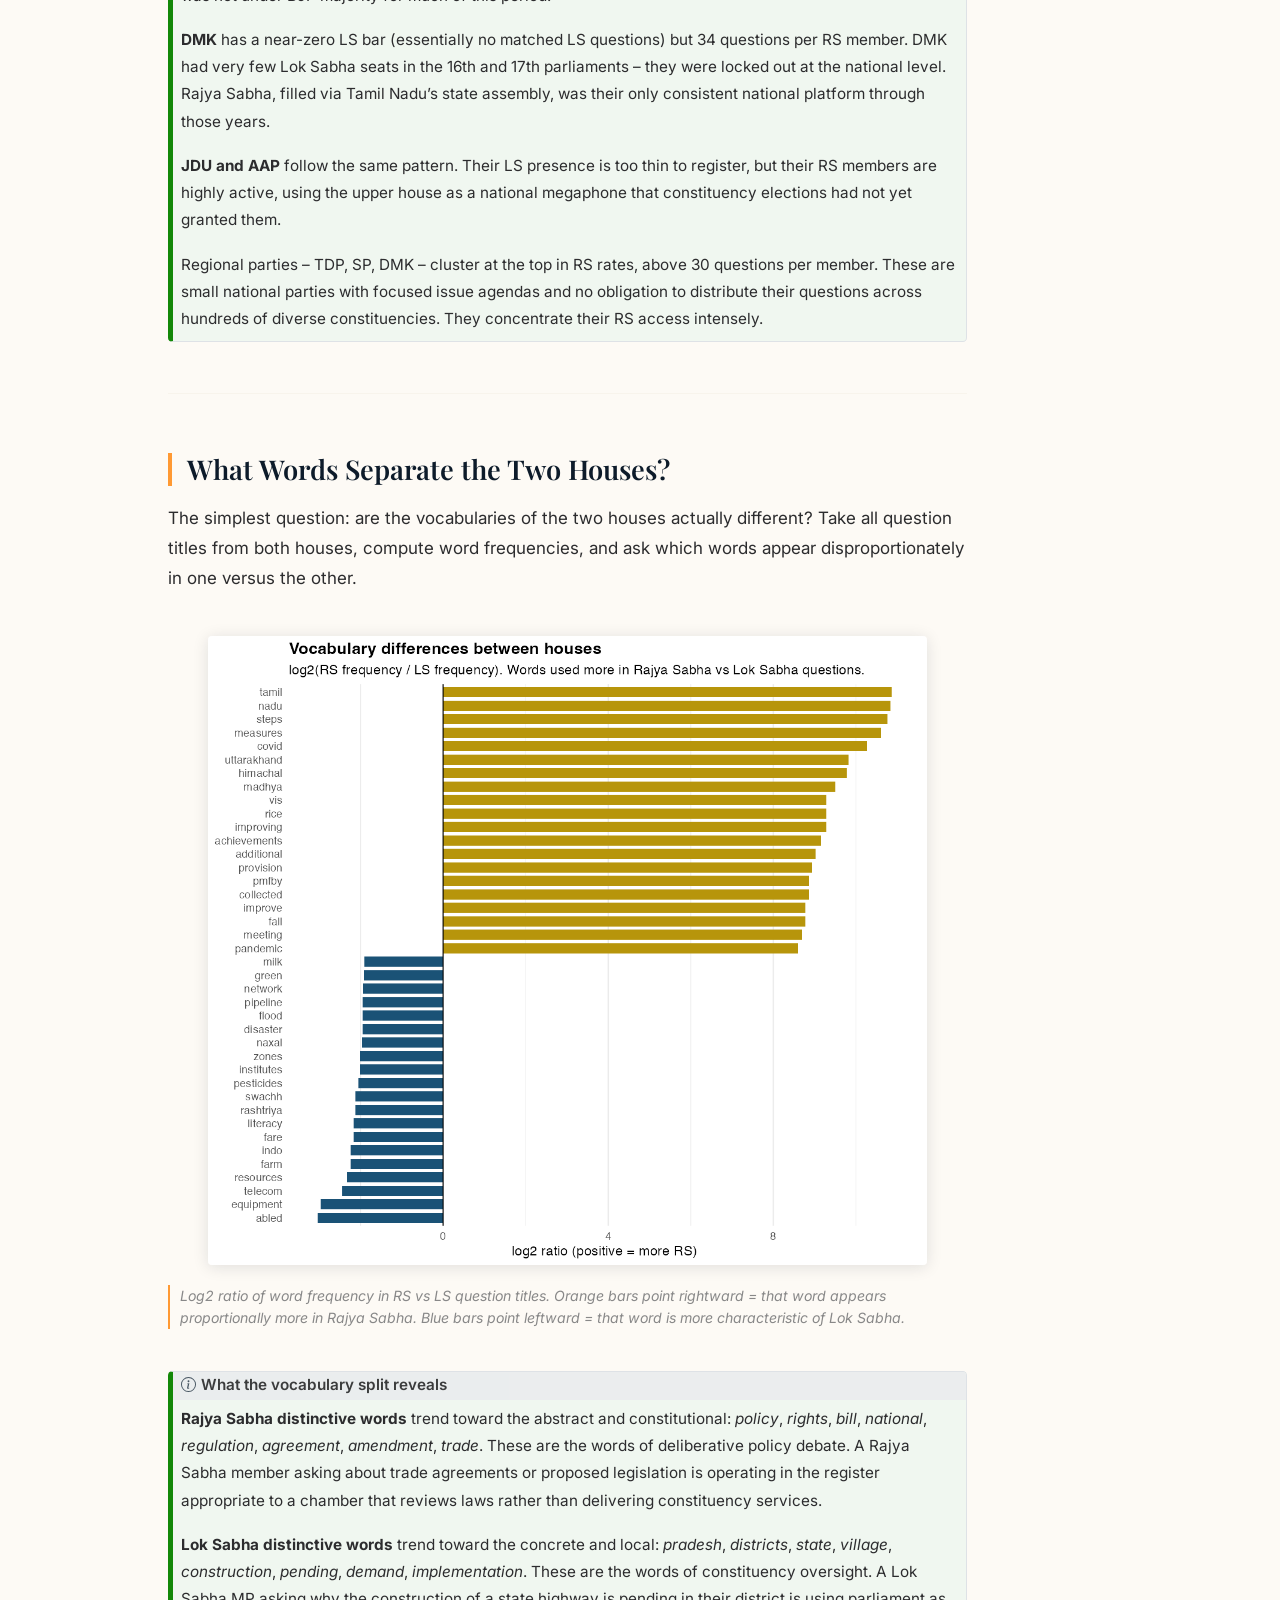
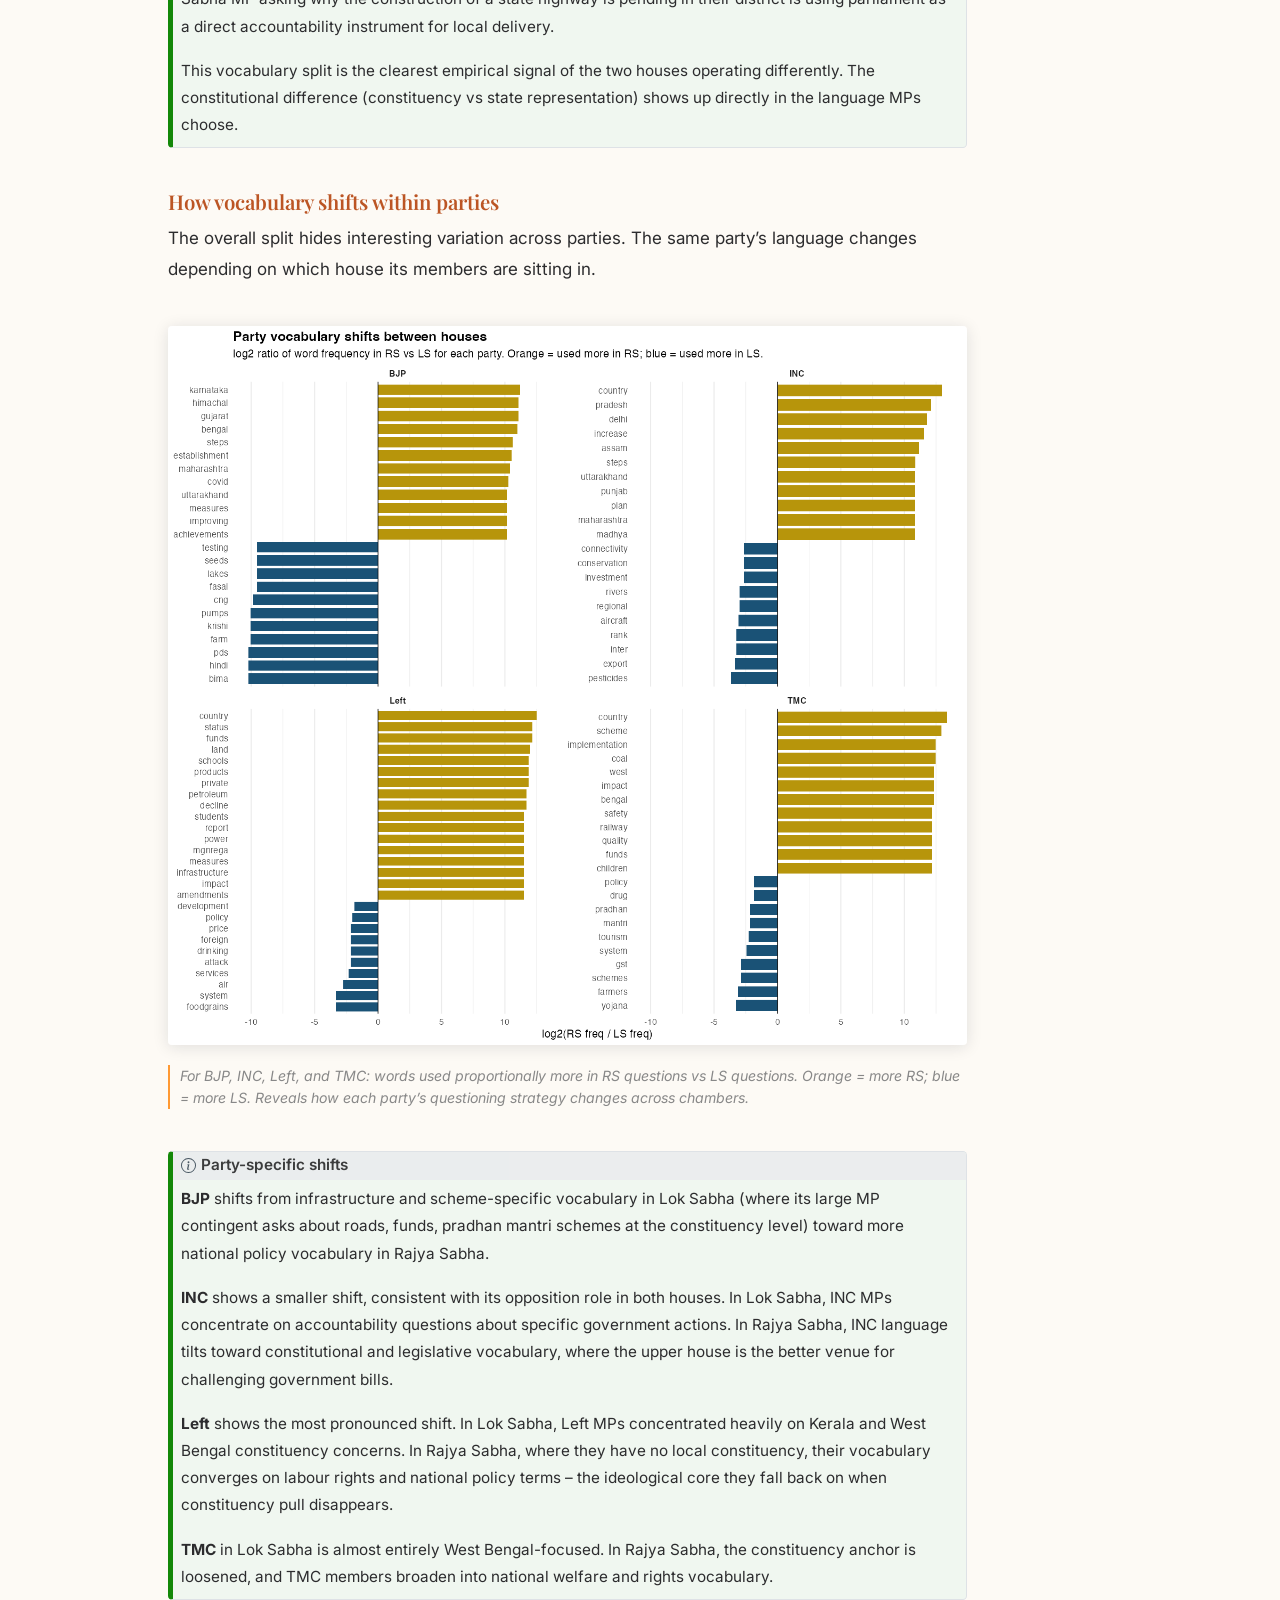
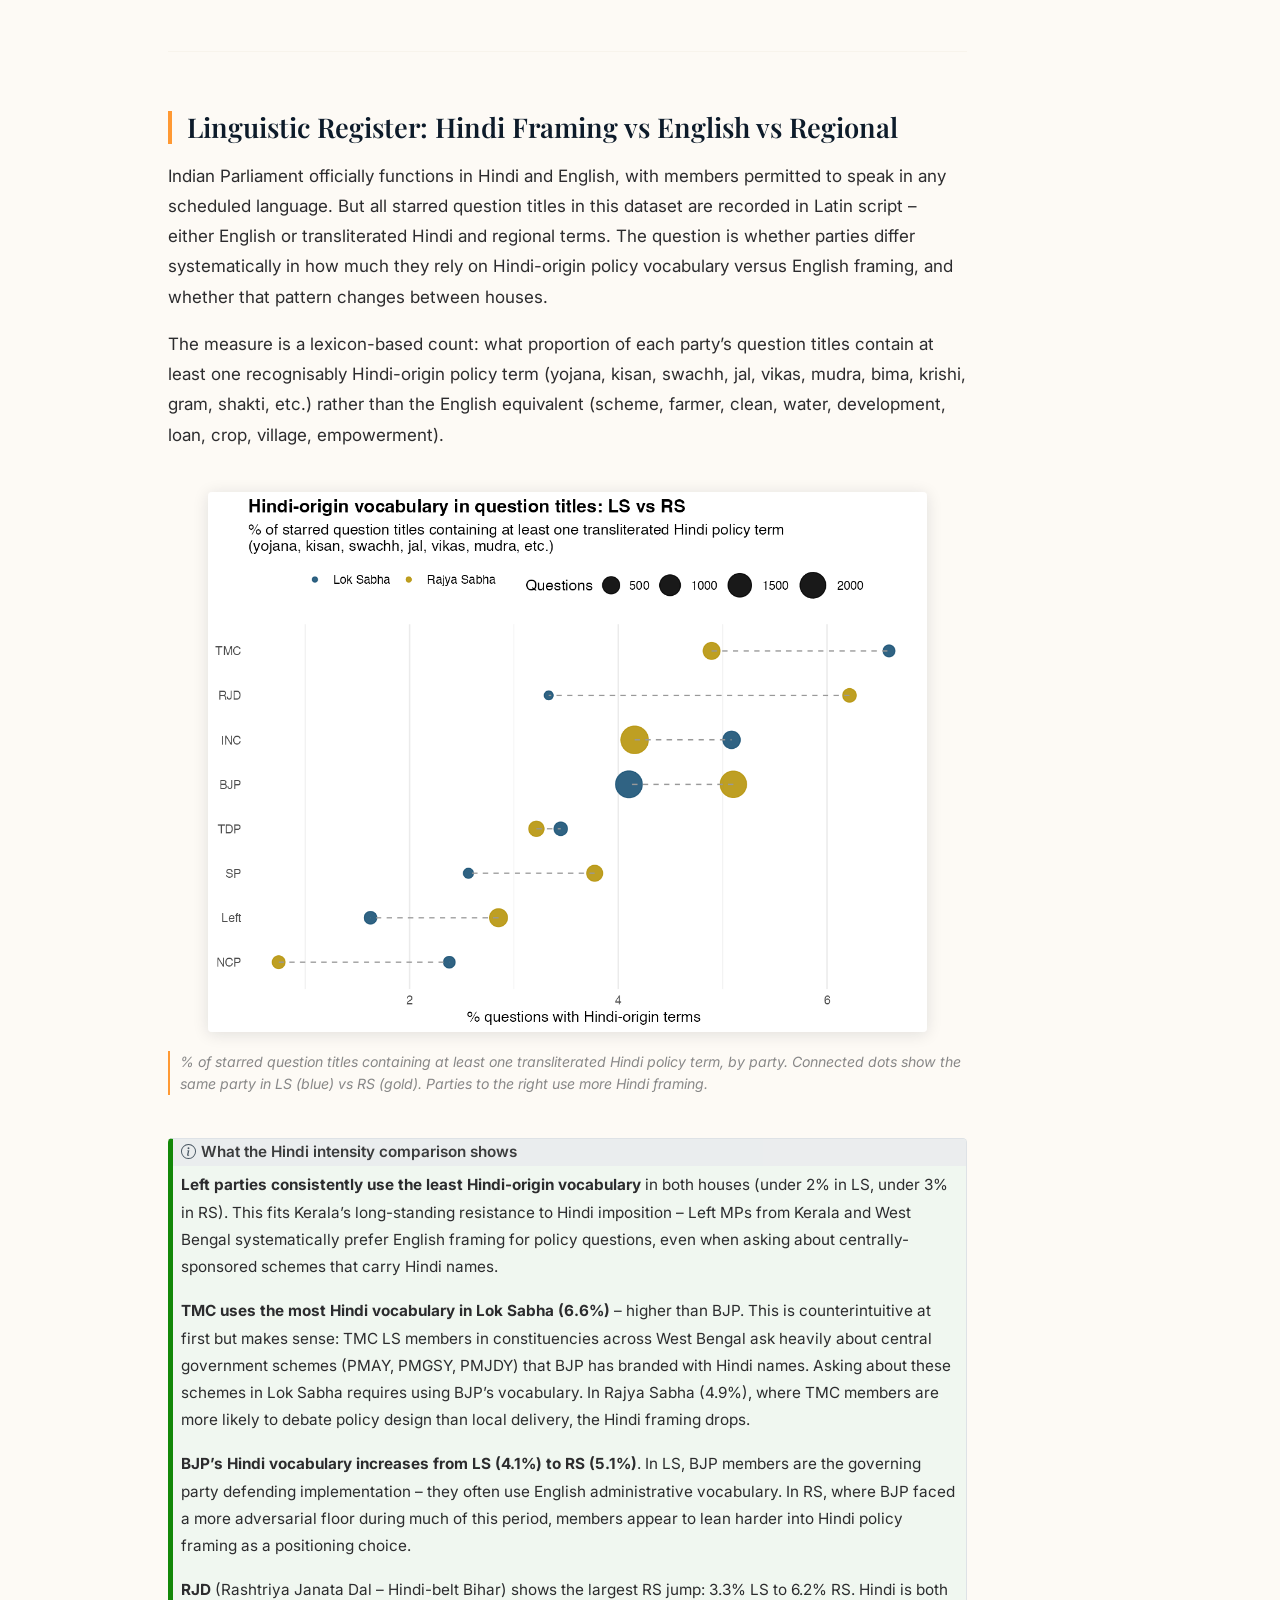
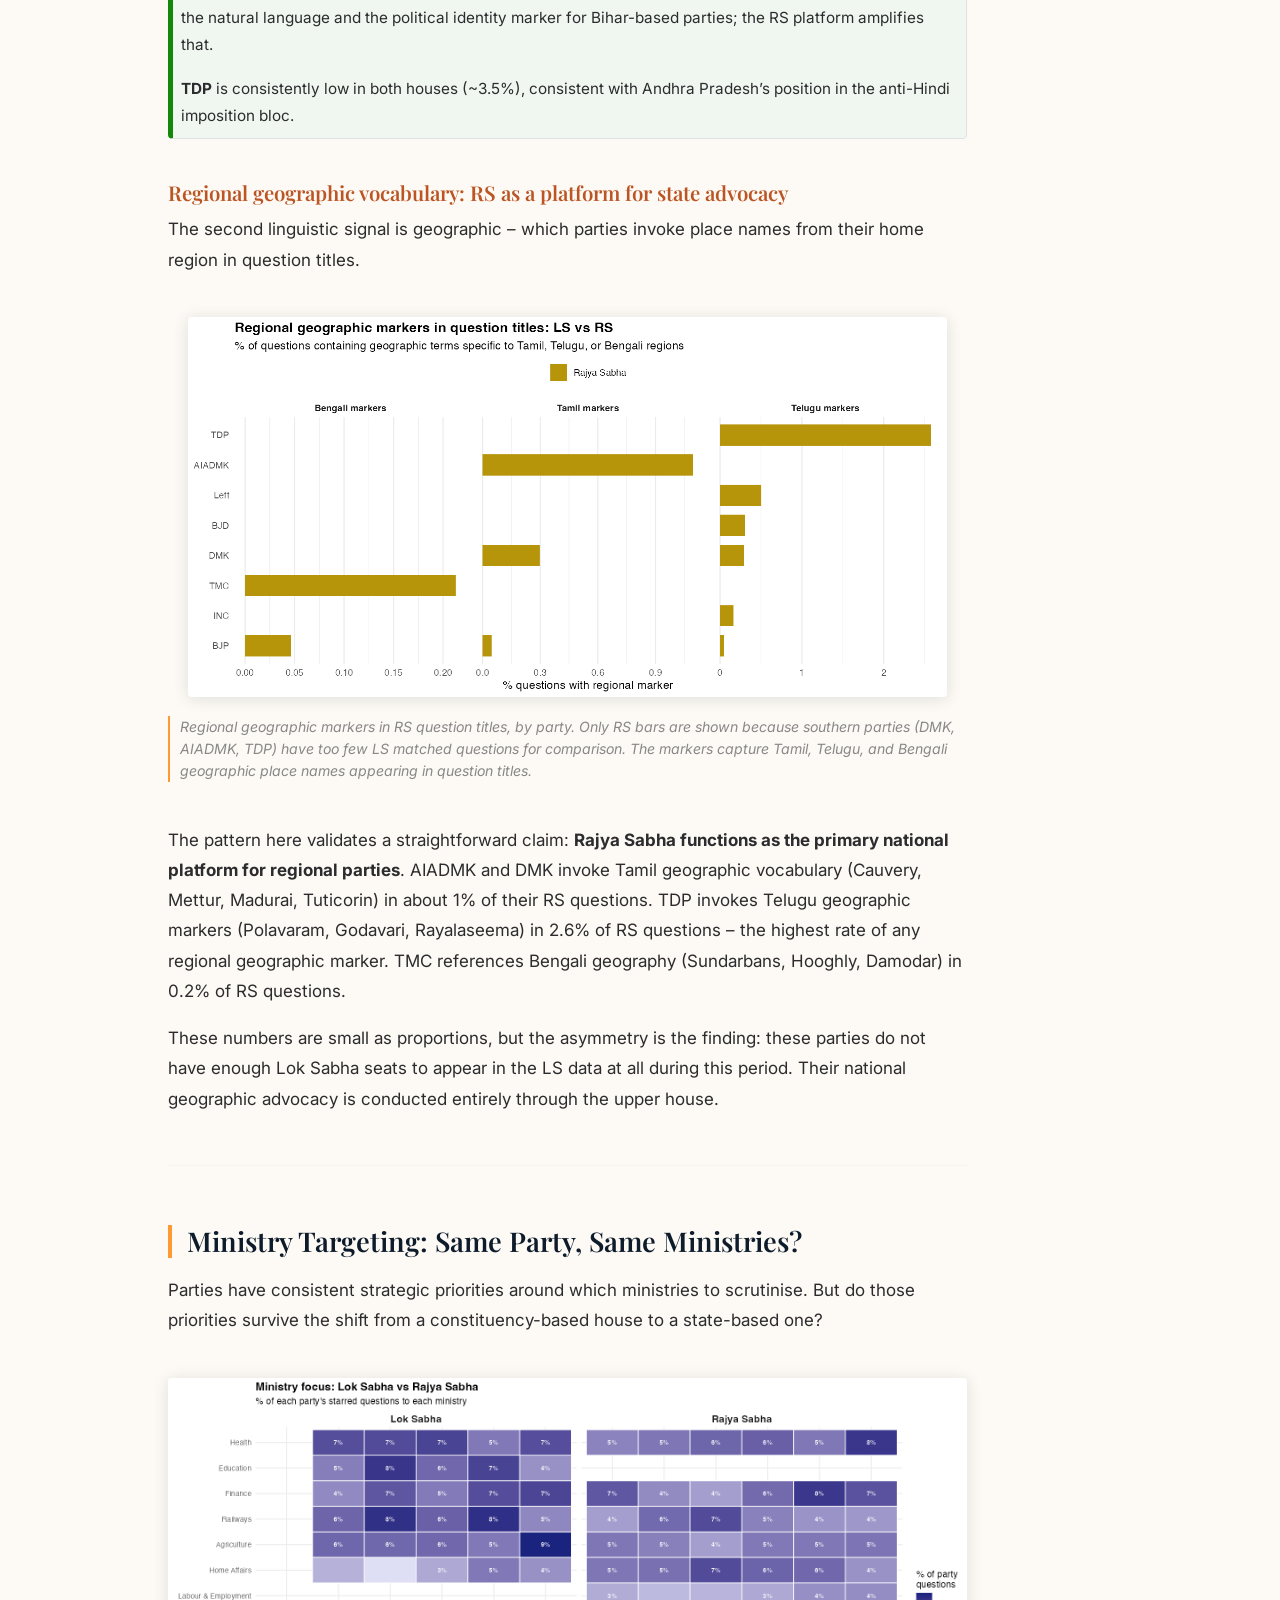
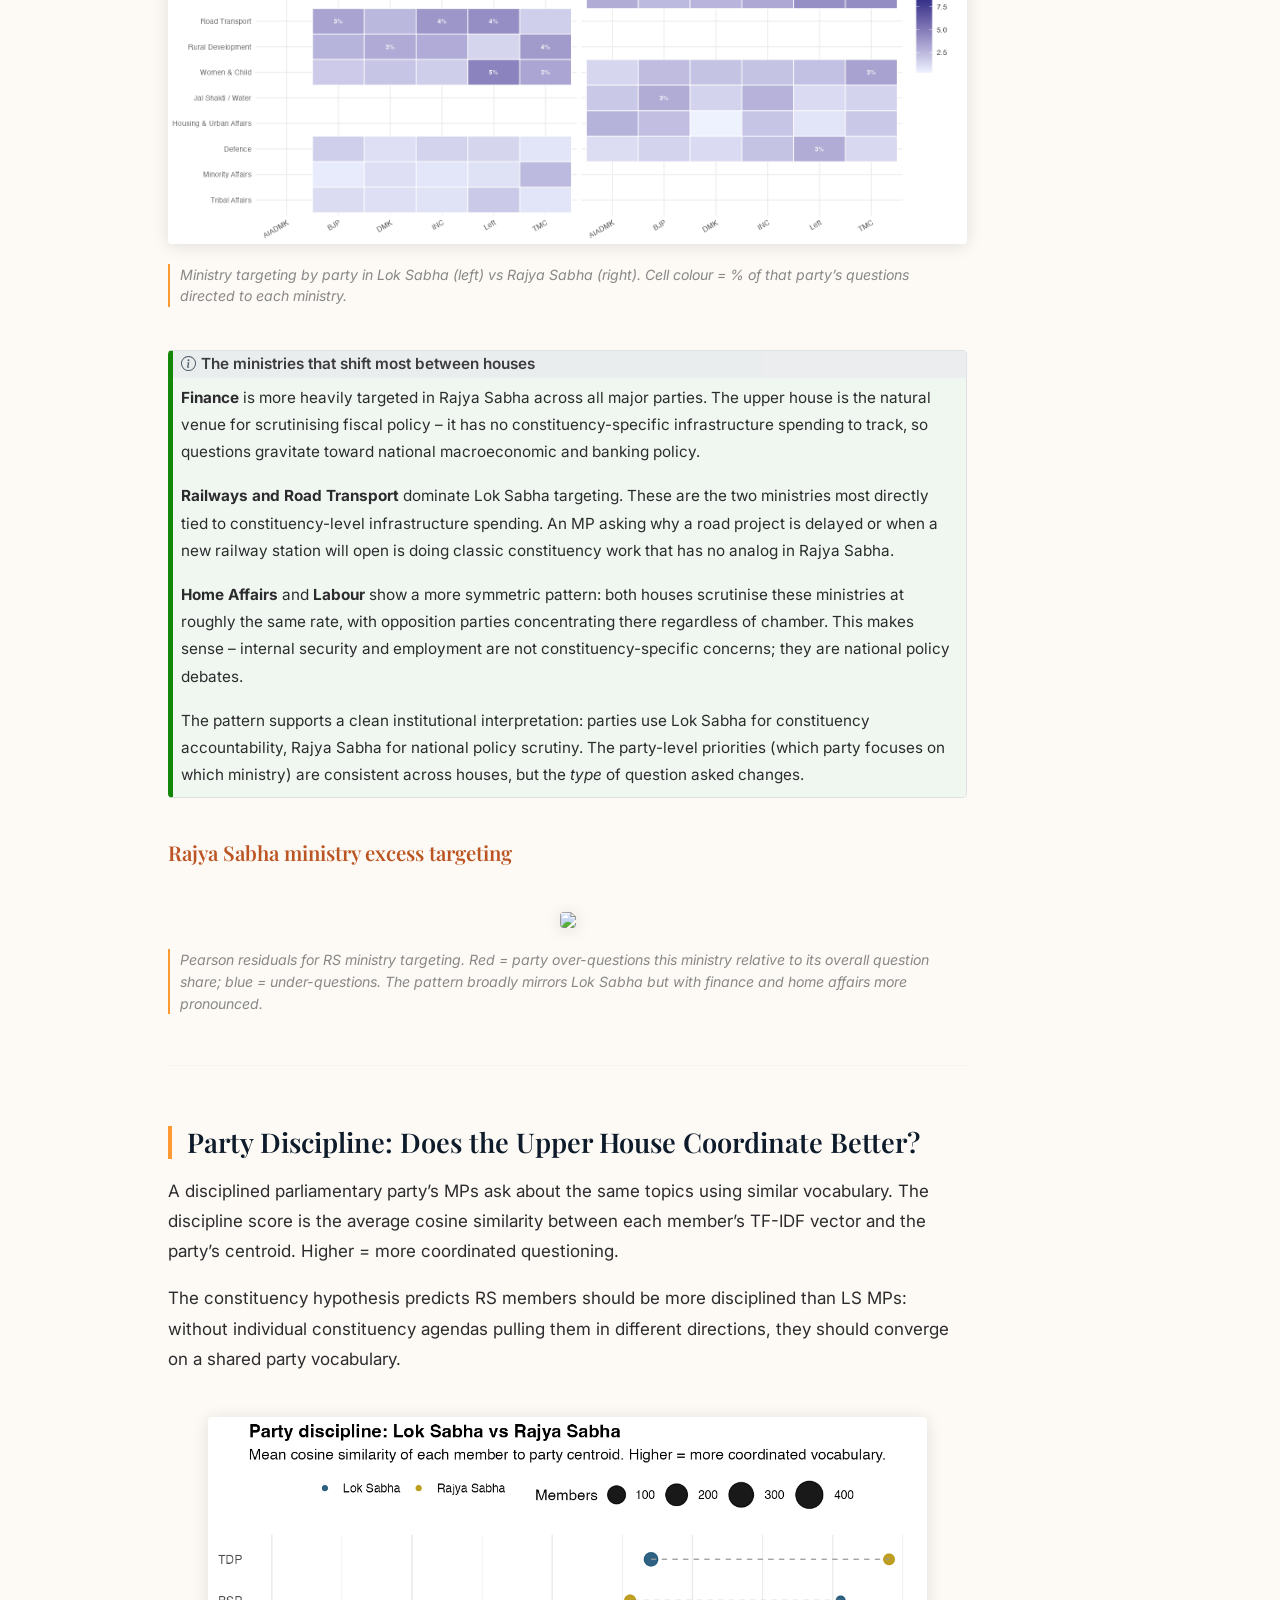
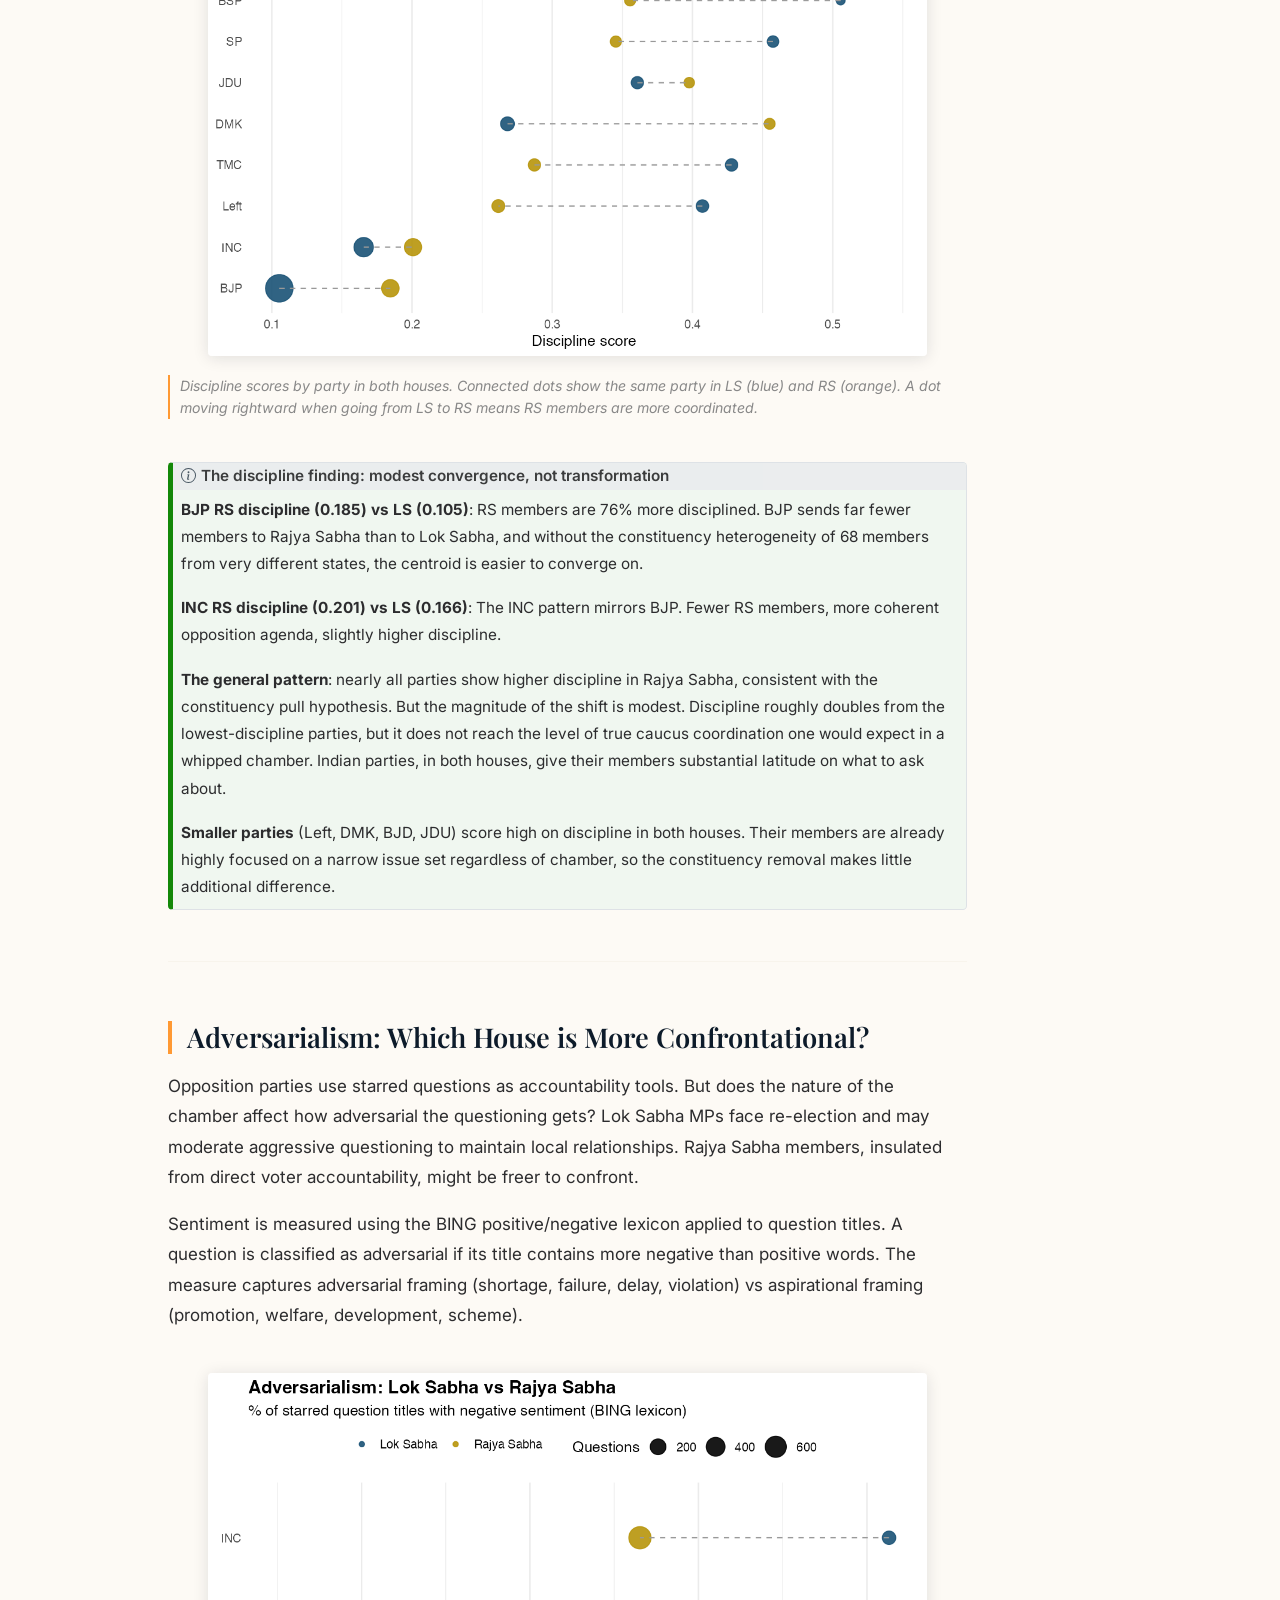
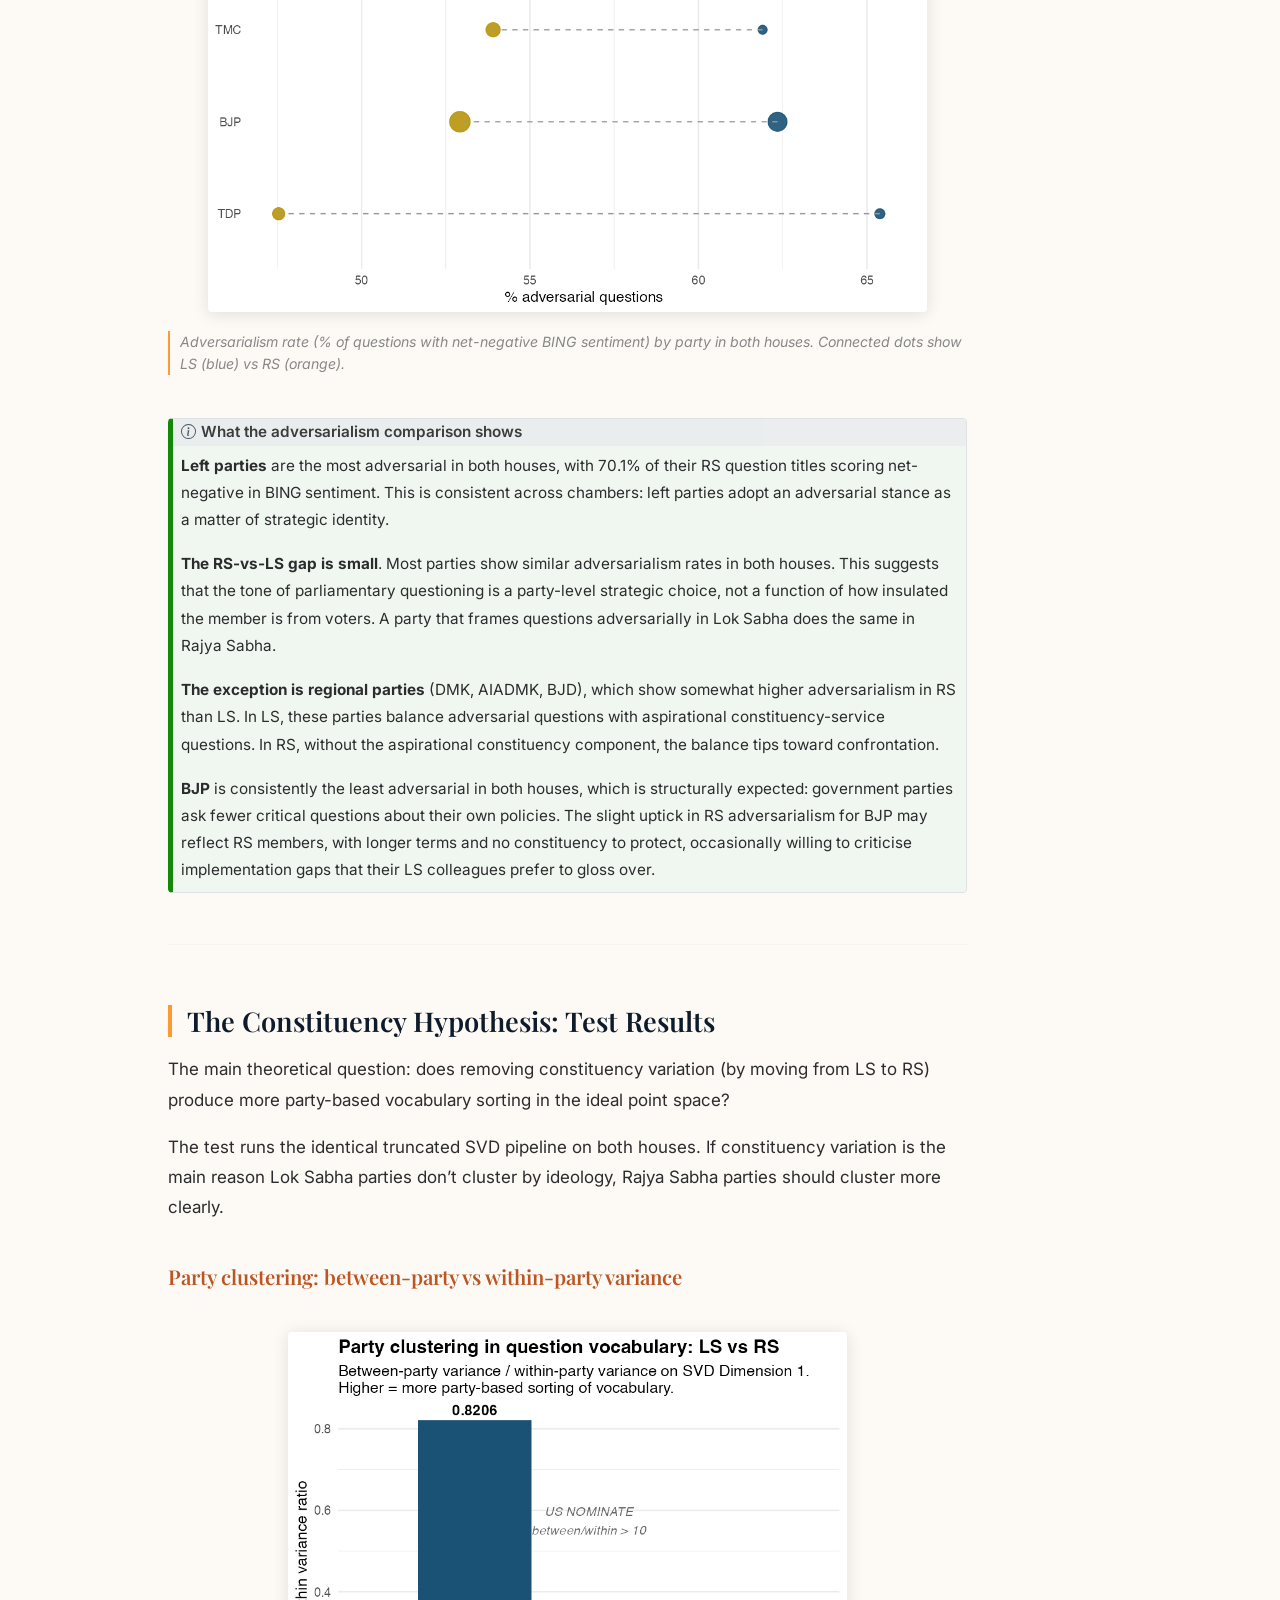
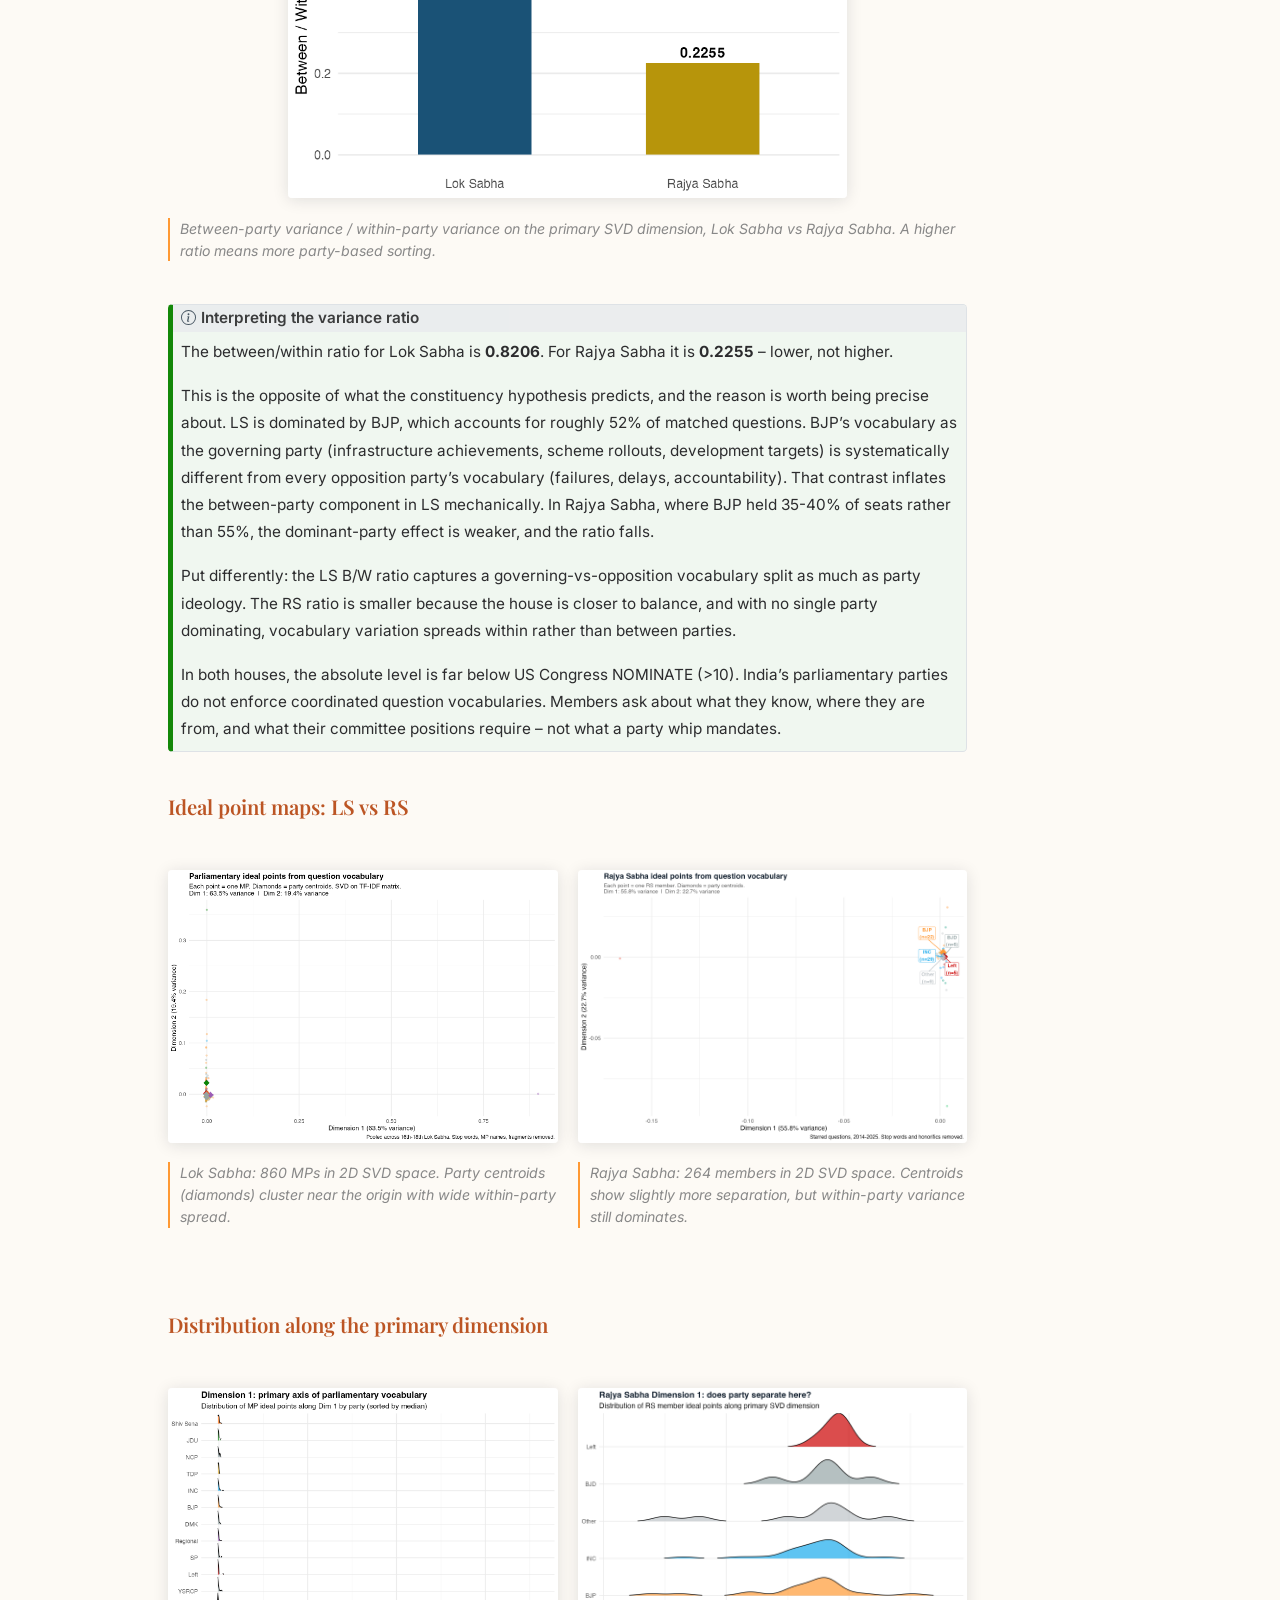
==== commit 3bbe6ade: "Add linguistic register analysis: Hindi vocabulary intensity and regional markers Lexicon-based dete" ====
--- a/docs/comparison.html
+++ b/docs/comparison.html
@@ -130,6 +130,7 @@
   <li><a href="#coverage" id="toc-coverage" class="nav-link" data-scroll-target="#coverage">Coverage and Scale</a></li>
   <li><a href="#volume" id="toc-volume" class="nav-link" data-scroll-target="#volume">The Volume Question: Who Drives Each House?</a></li>
   <li><a href="#vocabulary" id="toc-vocabulary" class="nav-link" data-scroll-target="#vocabulary">What Words Separate the Two Houses?</a></li>
+  <li><a href="#language" id="toc-language" class="nav-link" data-scroll-target="#language">Linguistic Register: Hindi Framing vs English vs Regional</a></li>
   <li><a href="#ministry" id="toc-ministry" class="nav-link" data-scroll-target="#ministry">Ministry Targeting: Same Party, Same Ministries?</a></li>
   <li><a href="#discipline" id="toc-discipline" class="nav-link" data-scroll-target="#discipline">Party Discipline: Does the Upper House Coordinate Better?</a></li>
   <li><a href="#adversarialism" id="toc-adversarialism" class="nav-link" data-scroll-target="#adversarialism">Adversarialism: Which House is More Confrontational?</a></li>
@@ -300,6 +301,47 @@
 <p><strong>TMC</strong> in Lok Sabha is almost entirely West Bengal-focused. In Rajya Sabha, the constituency anchor is loosened, and TMC members broaden into national welfare and rights vocabulary.</p>
 </div>
 </div>
+<hr>
+</section>
+</section>
+<section id="language" class="level2">
+<h2 class="anchored" data-anchor-id="language">Linguistic Register: Hindi Framing vs English vs Regional</h2>
+<p>Indian Parliament officially functions in Hindi and English, with members permitted to speak in any scheduled language. But all starred question titles in this dataset are recorded in Latin script – either English or transliterated Hindi and regional terms. The question is whether parties differ systematically in how much they rely on Hindi-origin policy vocabulary versus English framing, and whether that pattern changes between houses.</p>
+<p>The measure is a lexicon-based count: what proportion of each party’s question titles contain at least one recognisably Hindi-origin policy term (yojana, kisan, swachh, jal, vikas, mudra, bima, krishi, gram, shakti, etc.) rather than the English equivalent (scheme, farmer, clean, water, development, loan, crop, village, empowerment).</p>
+<div class="quarto-figure quarto-figure-center">
+<figure class="figure">
+<p><img src="output/figures/compare_hindi_intensity.png" class="img-fluid figure-img" style="width:90.0%"></p>
+<figcaption>% of starred question titles containing at least one transliterated Hindi policy term, by party. Connected dots show the same party in LS (blue) vs RS (gold). Parties to the right use more Hindi framing.</figcaption>
+</figure>
+</div>
+<div class="callout callout-style-default callout-note callout-titled">
+<div class="callout-header d-flex align-content-center">
+<div class="callout-icon-container">
+<i class="callout-icon"></i>
+</div>
+<div class="callout-title-container flex-fill">
+<span class="screen-reader-only">Note</span>What the Hindi intensity comparison shows
+</div>
+</div>
+<div class="callout-body-container callout-body">
+<p><strong>Left parties consistently use the least Hindi-origin vocabulary</strong> in both houses (under 2% in LS, under 3% in RS). This fits Kerala’s long-standing resistance to Hindi imposition – Left MPs from Kerala and West Bengal systematically prefer English framing for policy questions, even when asking about centrally-sponsored schemes that carry Hindi names.</p>
+<p><strong>TMC uses the most Hindi vocabulary in Lok Sabha (6.6%)</strong> – higher than BJP. This is counterintuitive at first but makes sense: TMC LS members in constituencies across West Bengal ask heavily about central government schemes (PMAY, PMGSY, PMJDY) that BJP has branded with Hindi names. Asking about these schemes in Lok Sabha requires using BJP’s vocabulary. In Rajya Sabha (4.9%), where TMC members are more likely to debate policy design than local delivery, the Hindi framing drops.</p>
+<p><strong>BJP’s Hindi vocabulary increases from LS (4.1%) to RS (5.1%)</strong>. In LS, BJP members are the governing party defending implementation – they often use English administrative vocabulary. In RS, where BJP faced a more adversarial floor during much of this period, members appear to lean harder into Hindi policy framing as a positioning choice.</p>
+<p><strong>RJD</strong> (Rashtriya Janata Dal – Hindi-belt Bihar) shows the largest RS jump: 3.3% LS to 6.2% RS. Hindi is both the natural language and the political identity marker for Bihar-based parties; the RS platform amplifies that.</p>
+<p><strong>TDP</strong> is consistently low in both houses (~3.5%), consistent with Andhra Pradesh’s position in the anti-Hindi imposition bloc.</p>
+</div>
+</div>
+<section id="regional-geographic-vocabulary-rs-as-a-platform-for-state-advocacy" class="level3">
+<h3 class="anchored" data-anchor-id="regional-geographic-vocabulary-rs-as-a-platform-for-state-advocacy">Regional geographic vocabulary: RS as a platform for state advocacy</h3>
+<p>The second linguistic signal is geographic – which parties invoke place names from their home region in question titles.</p>
+<div class="quarto-figure quarto-figure-center">
+<figure class="figure">
+<p><img src="output/figures/compare_regional_markers.png" class="img-fluid figure-img" style="width:95.0%"></p>
+<figcaption>Regional geographic markers in RS question titles, by party. Only RS bars are shown because southern parties (DMK, AIADMK, TDP) have too few LS matched questions for comparison. The markers capture Tamil, Telugu, and Bengali geographic place names appearing in question titles.</figcaption>
+</figure>
+</div>
+<p>The pattern here validates a straightforward claim: <strong>Rajya Sabha functions as the primary national platform for regional parties</strong>. AIADMK and DMK invoke Tamil geographic vocabulary (Cauvery, Mettur, Madurai, Tuticorin) in about 1% of their RS questions. TDP invokes Telugu geographic markers (Polavaram, Godavari, Rayalaseema) in 2.6% of RS questions – the highest rate of any regional geographic marker. TMC references Bengali geography (Sundarbans, Hooghly, Damodar) in 0.2% of RS questions.</p>
+<p>These numbers are small as proportions, but the asymmetry is the finding: these parties do not have enough Lok Sabha seats to appear in the LS data at all during this period. Their national geographic advocacy is conducted entirely through the upper house.</p>
 <hr>
 </section>
 </section>
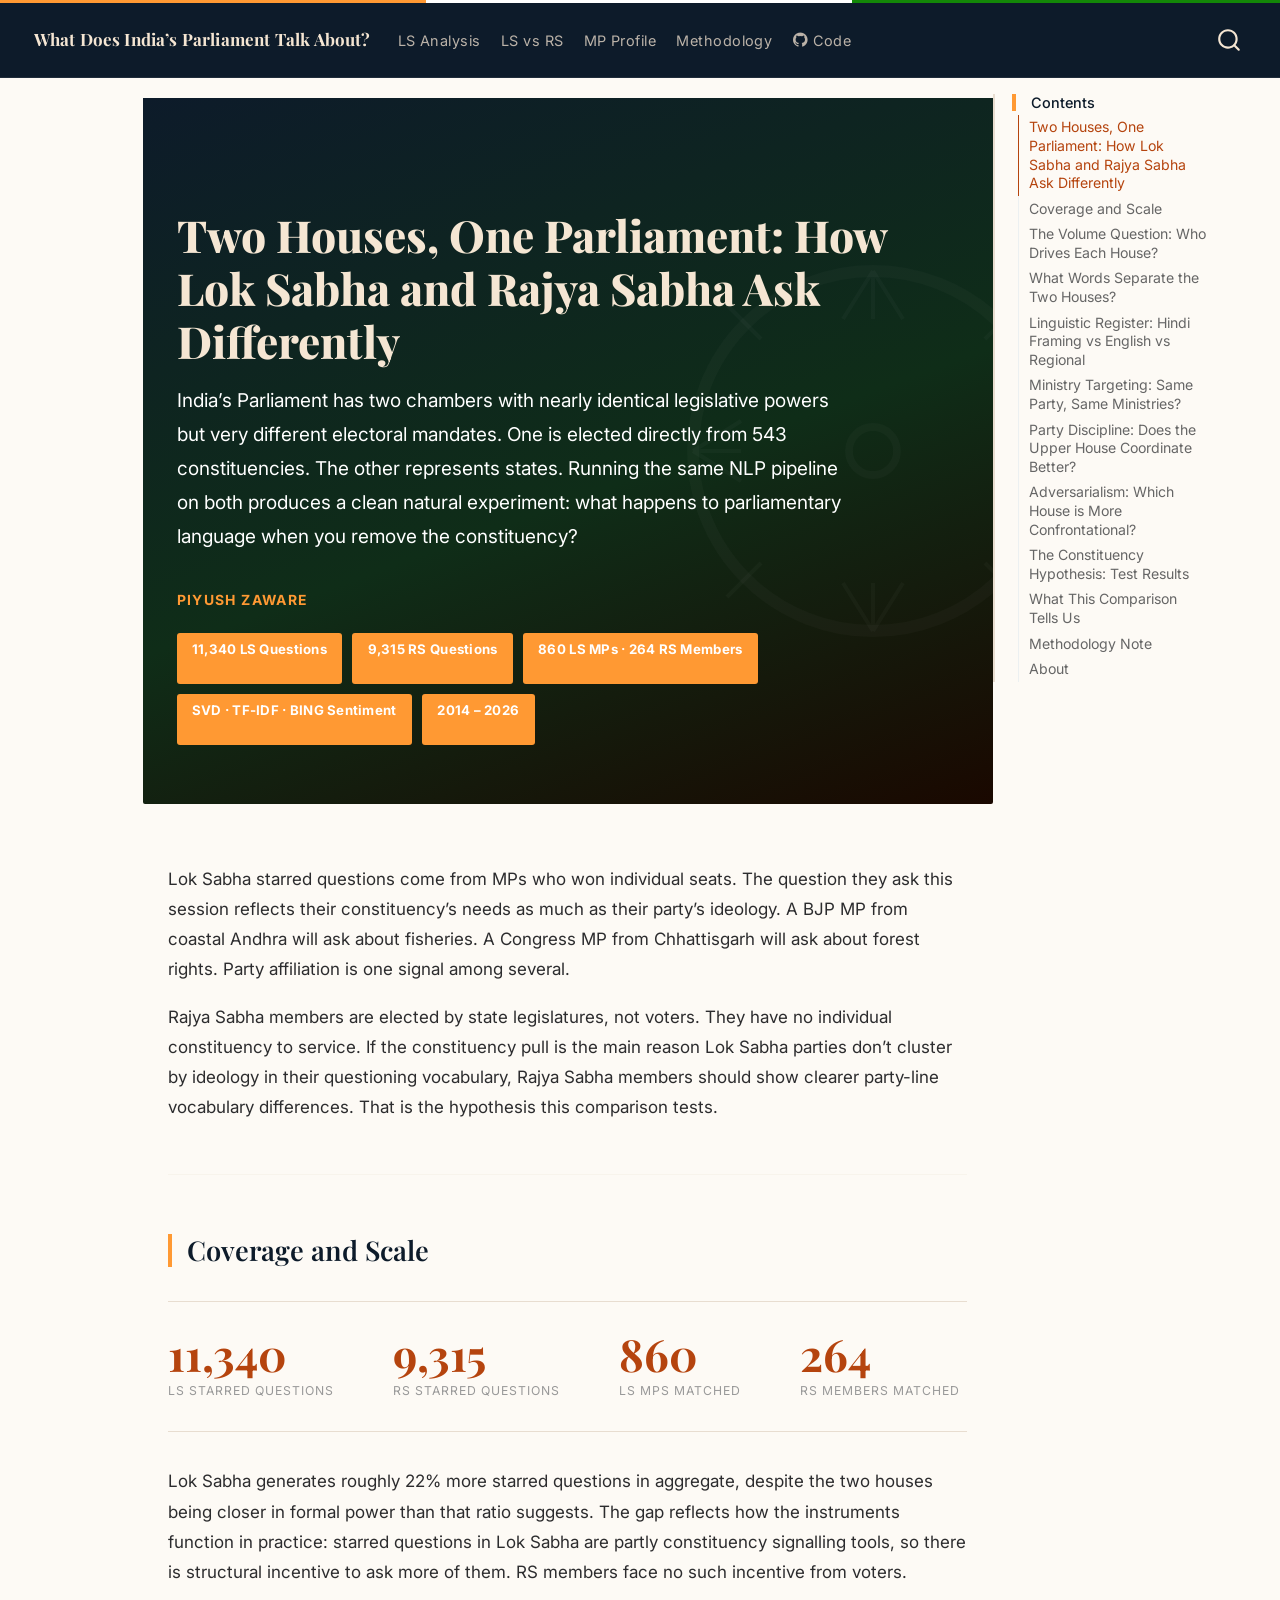
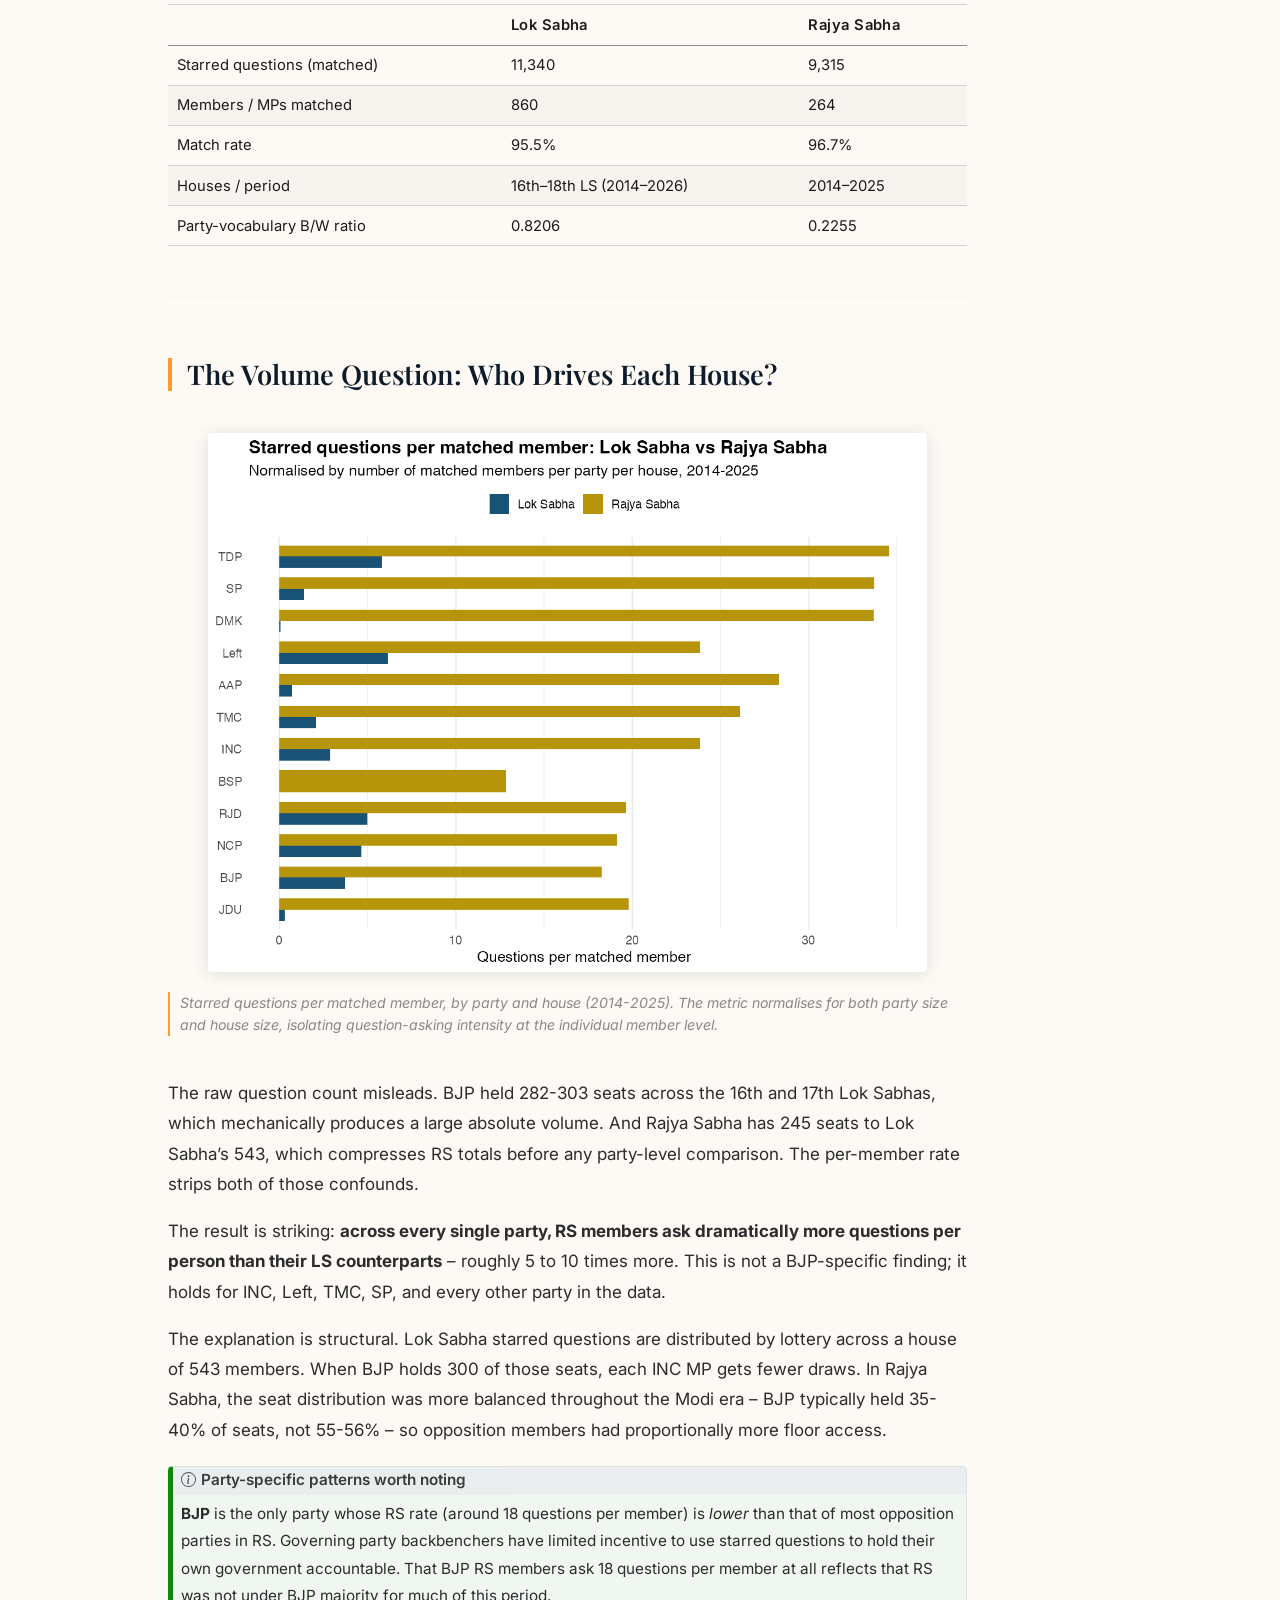
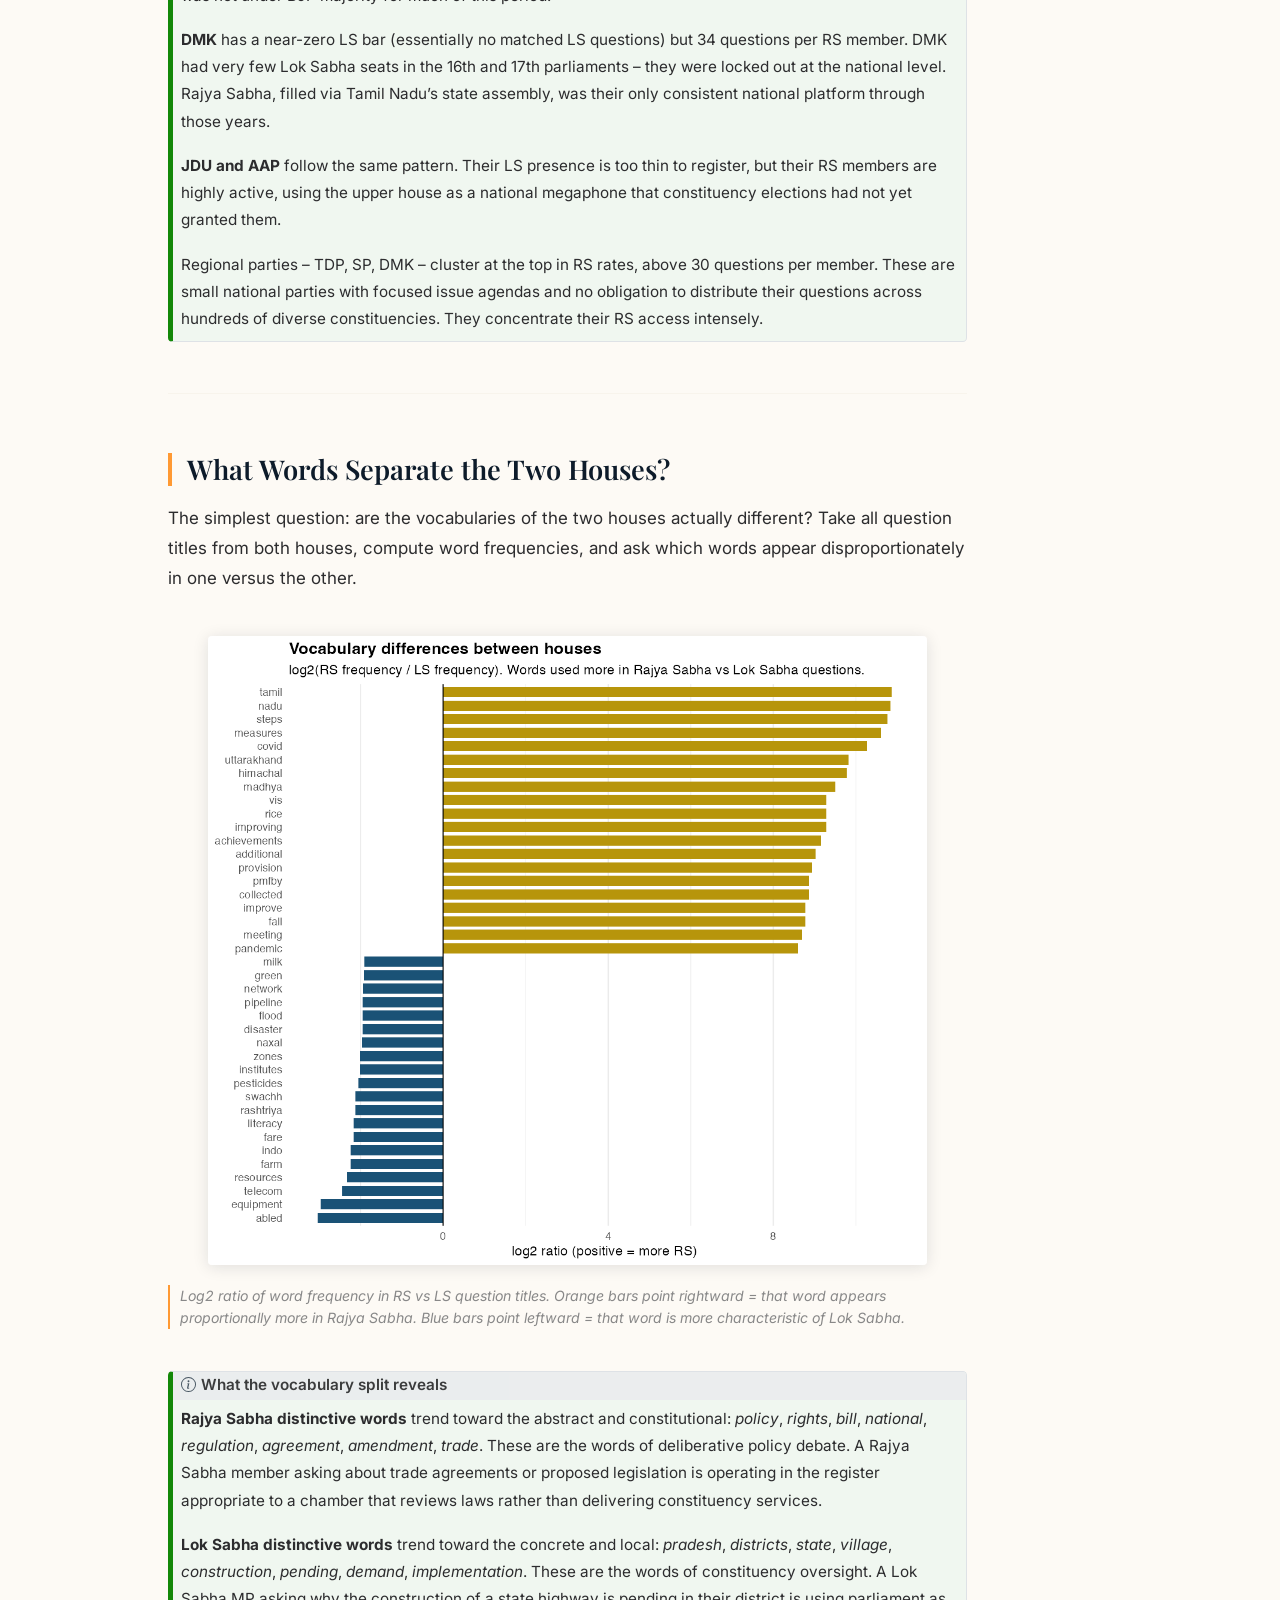
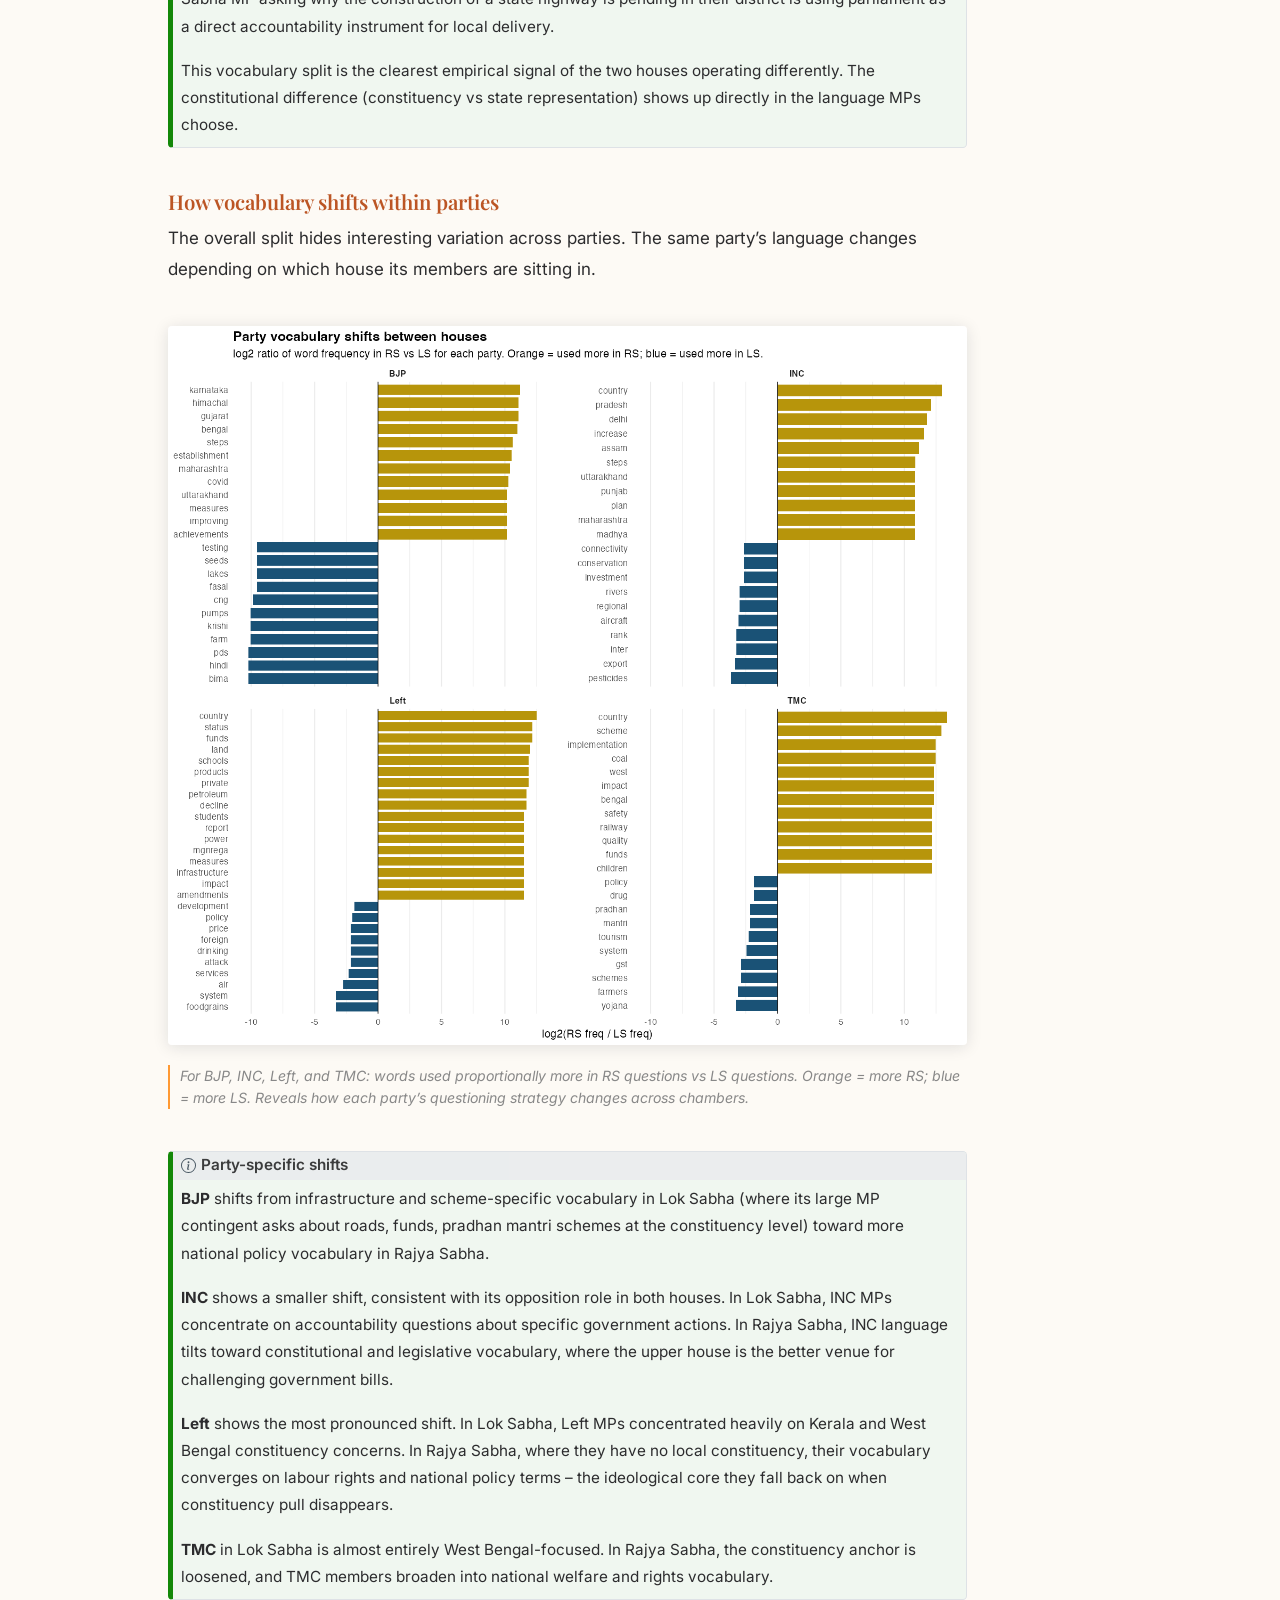
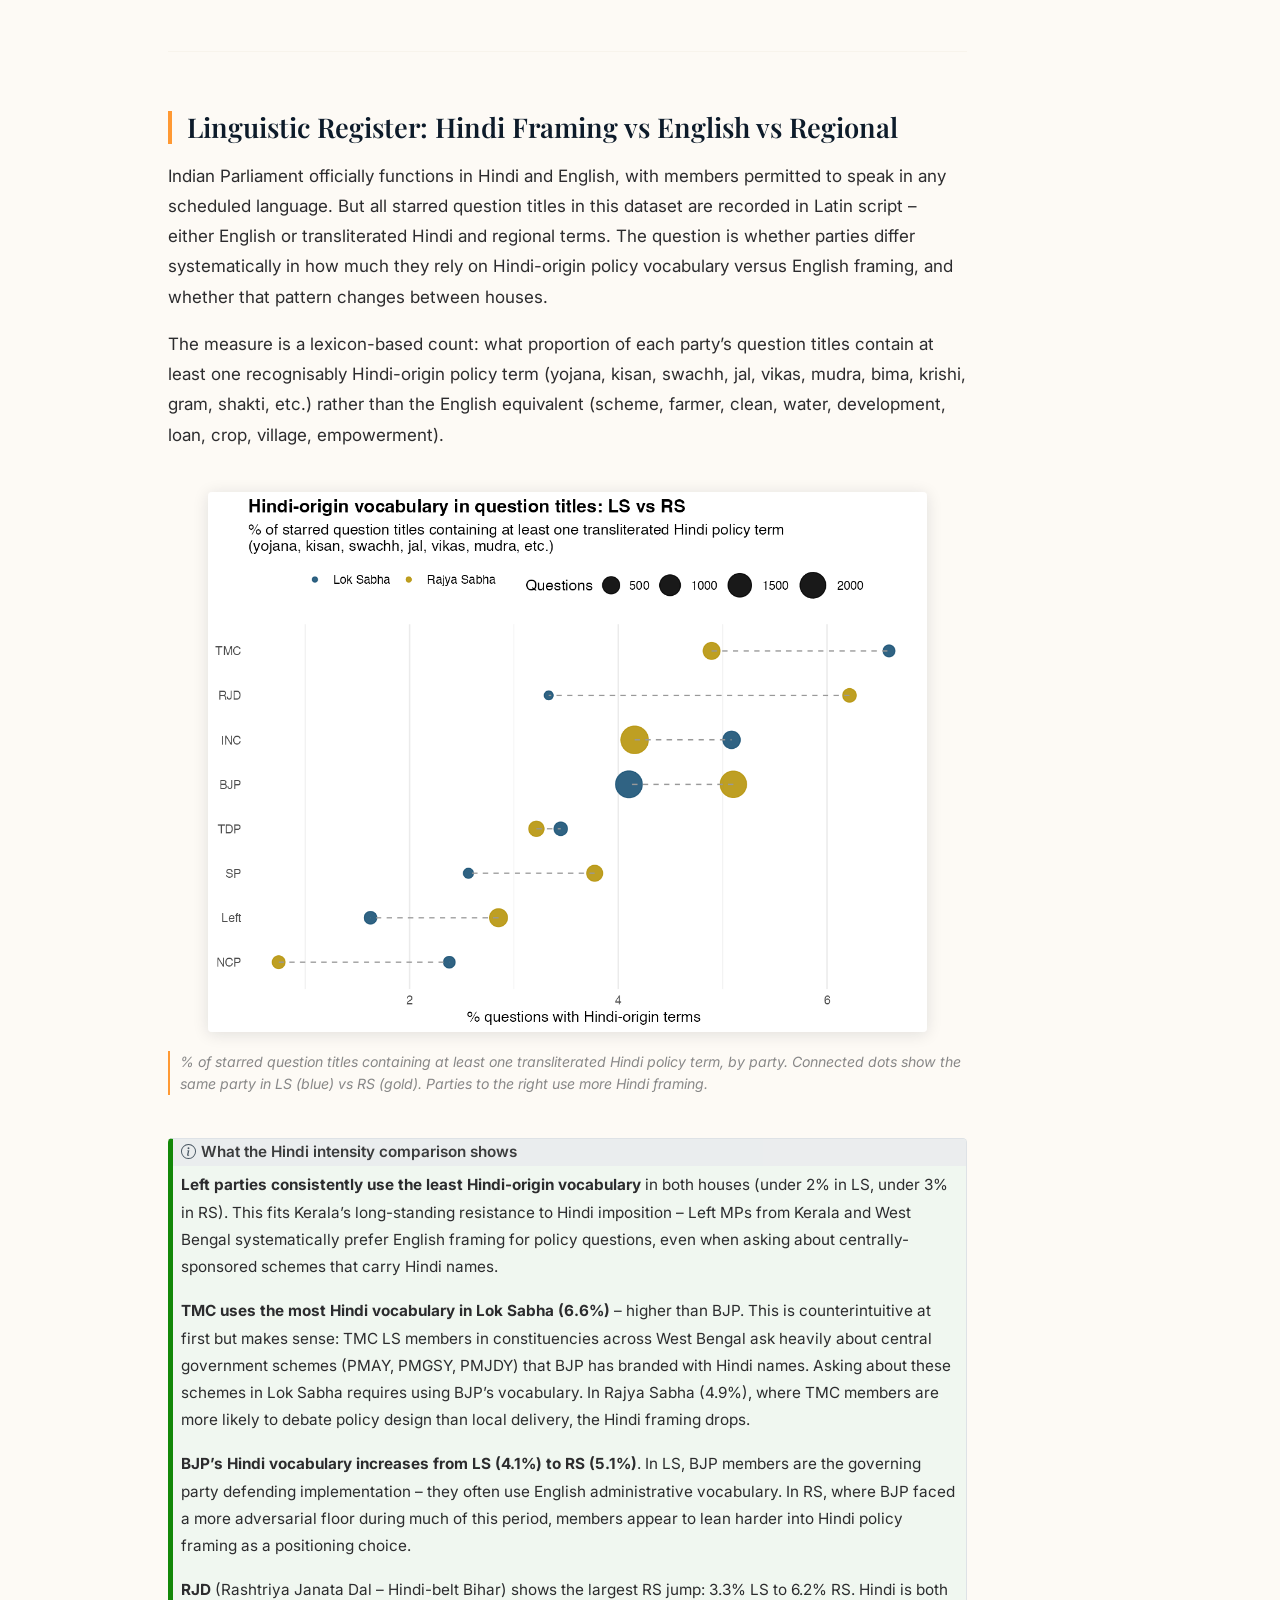
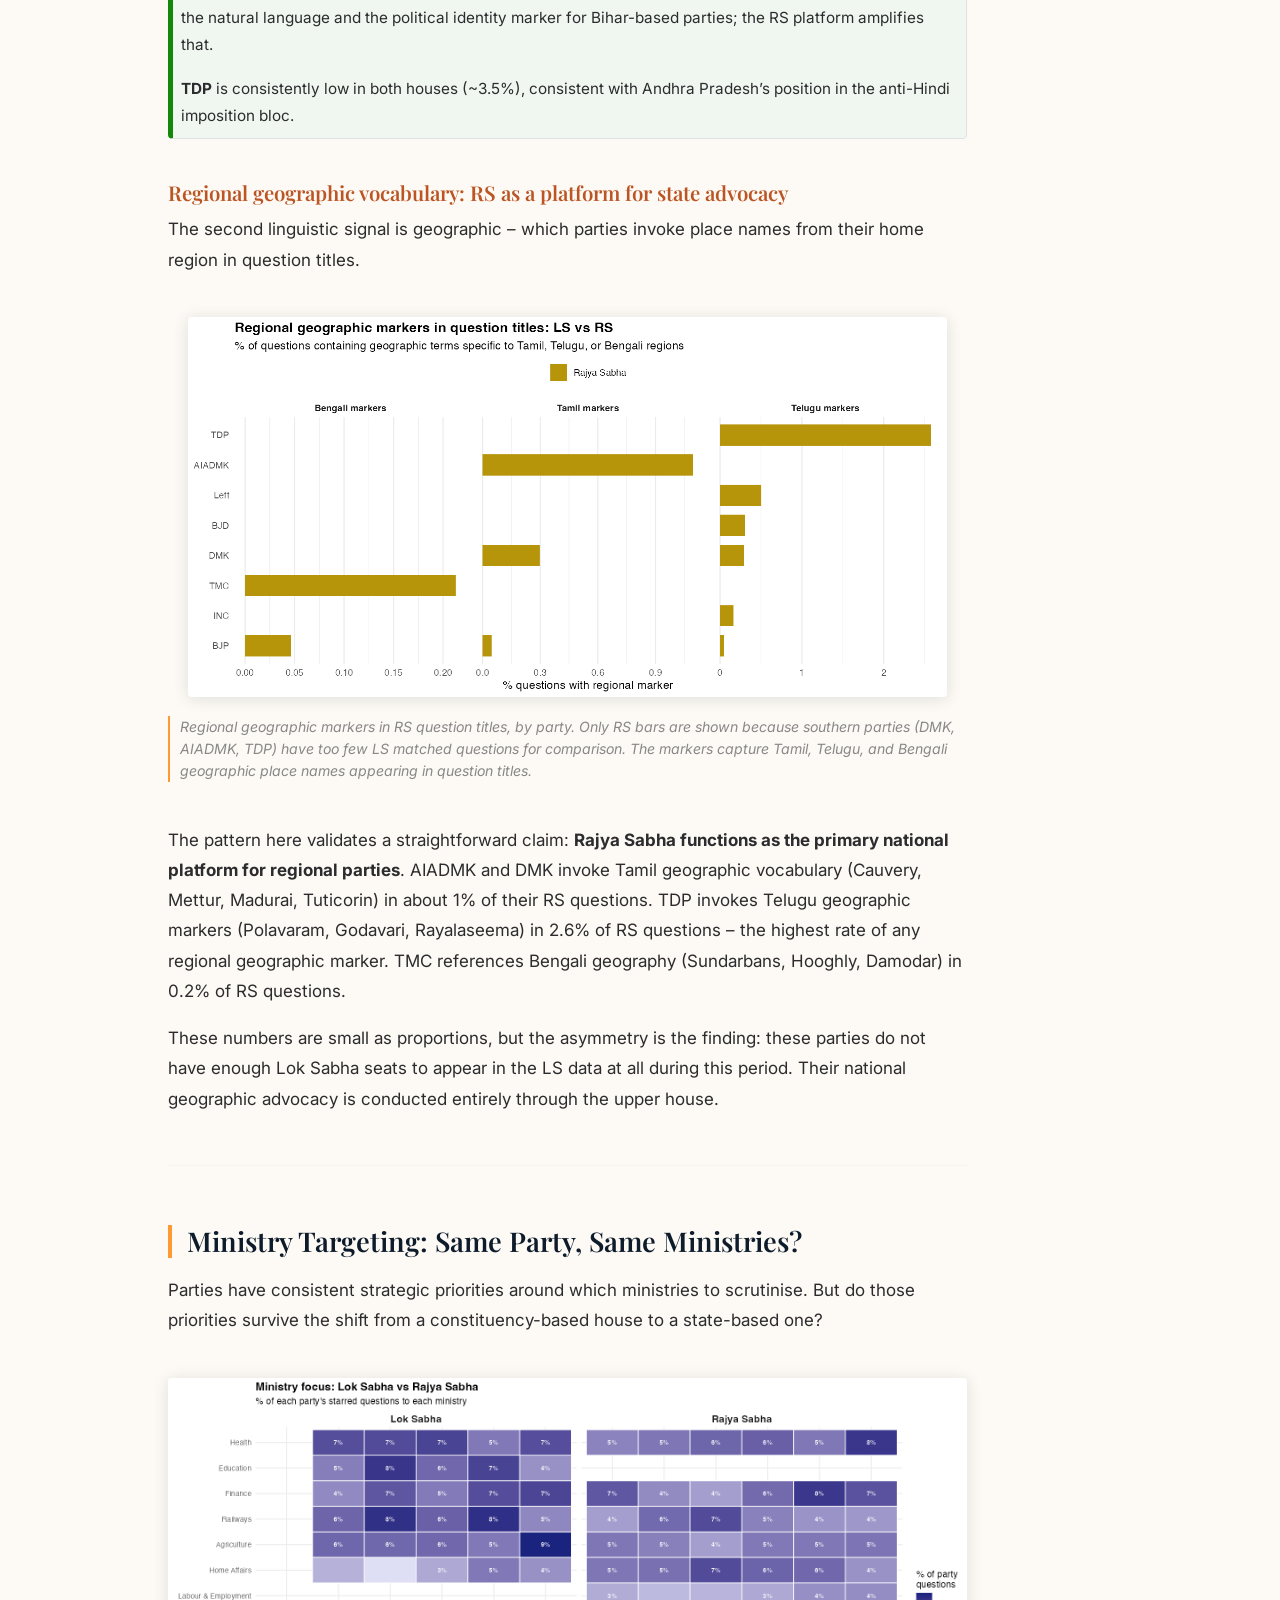
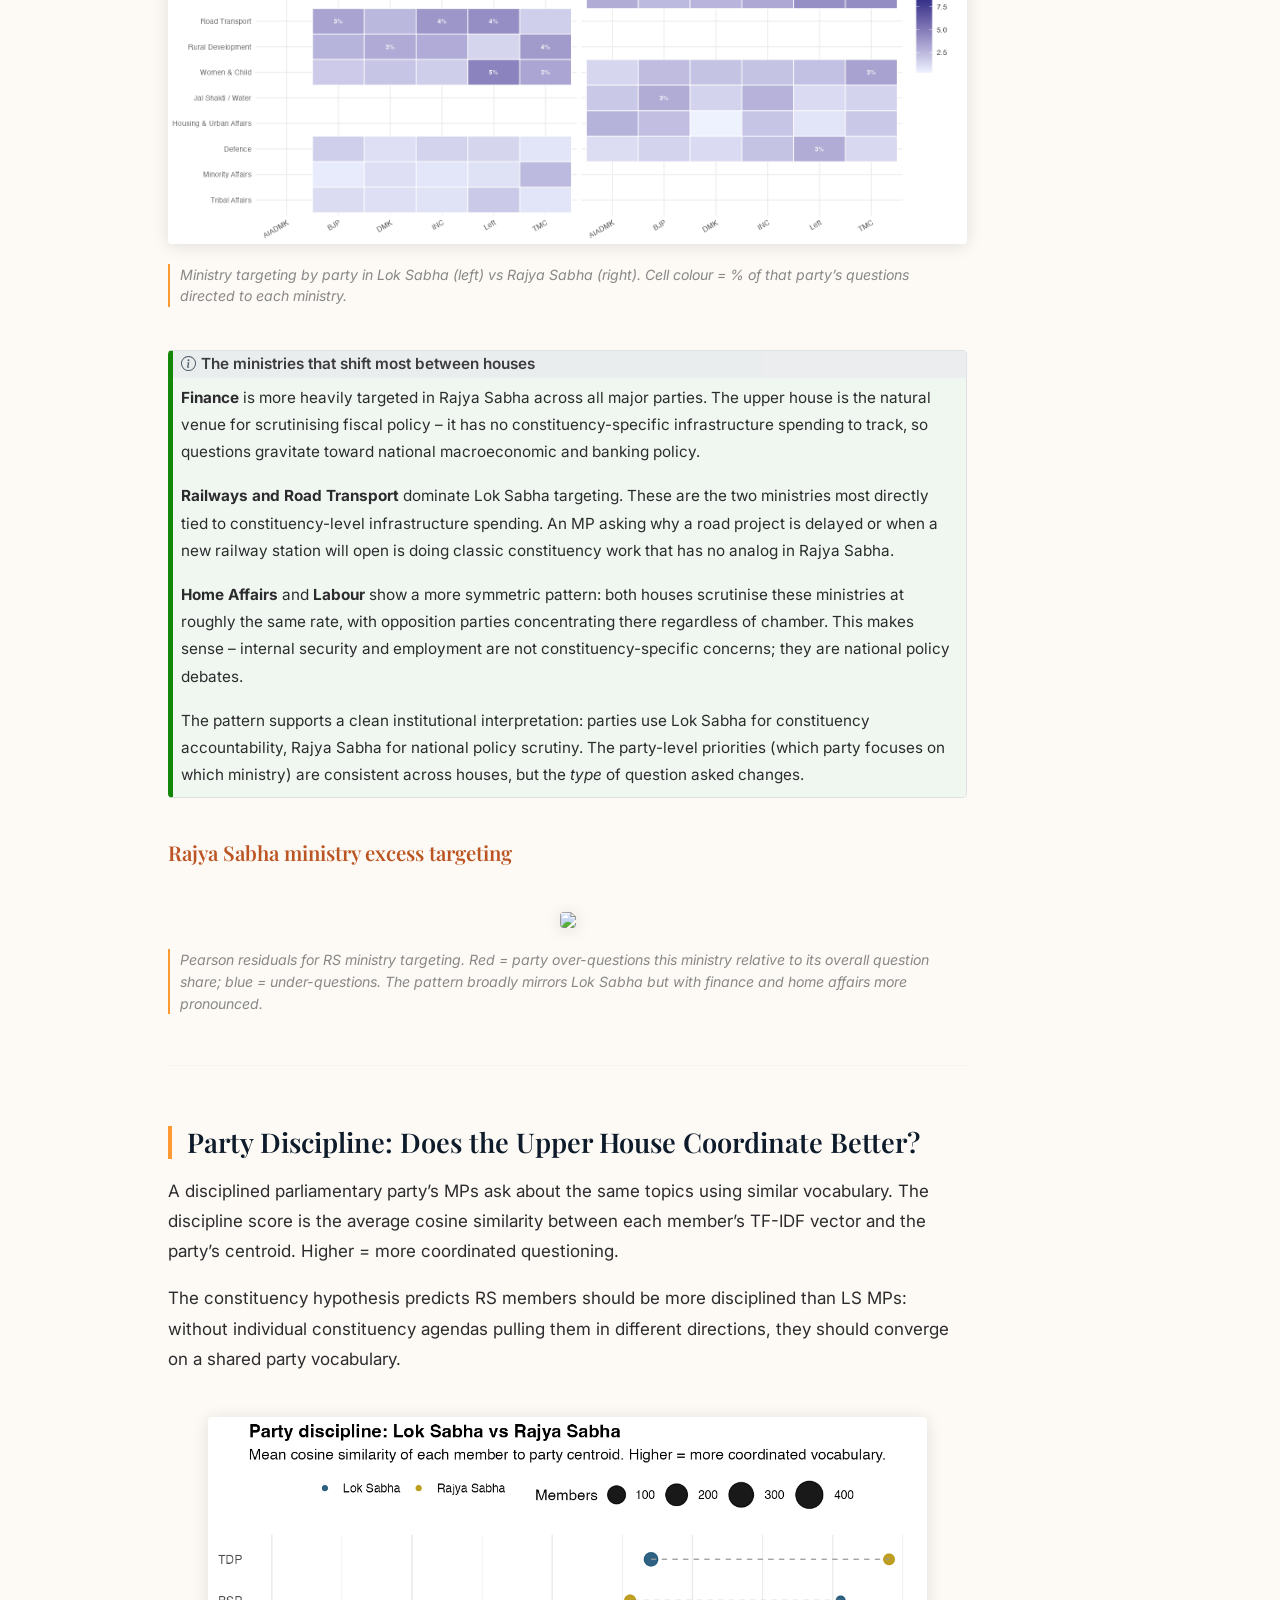
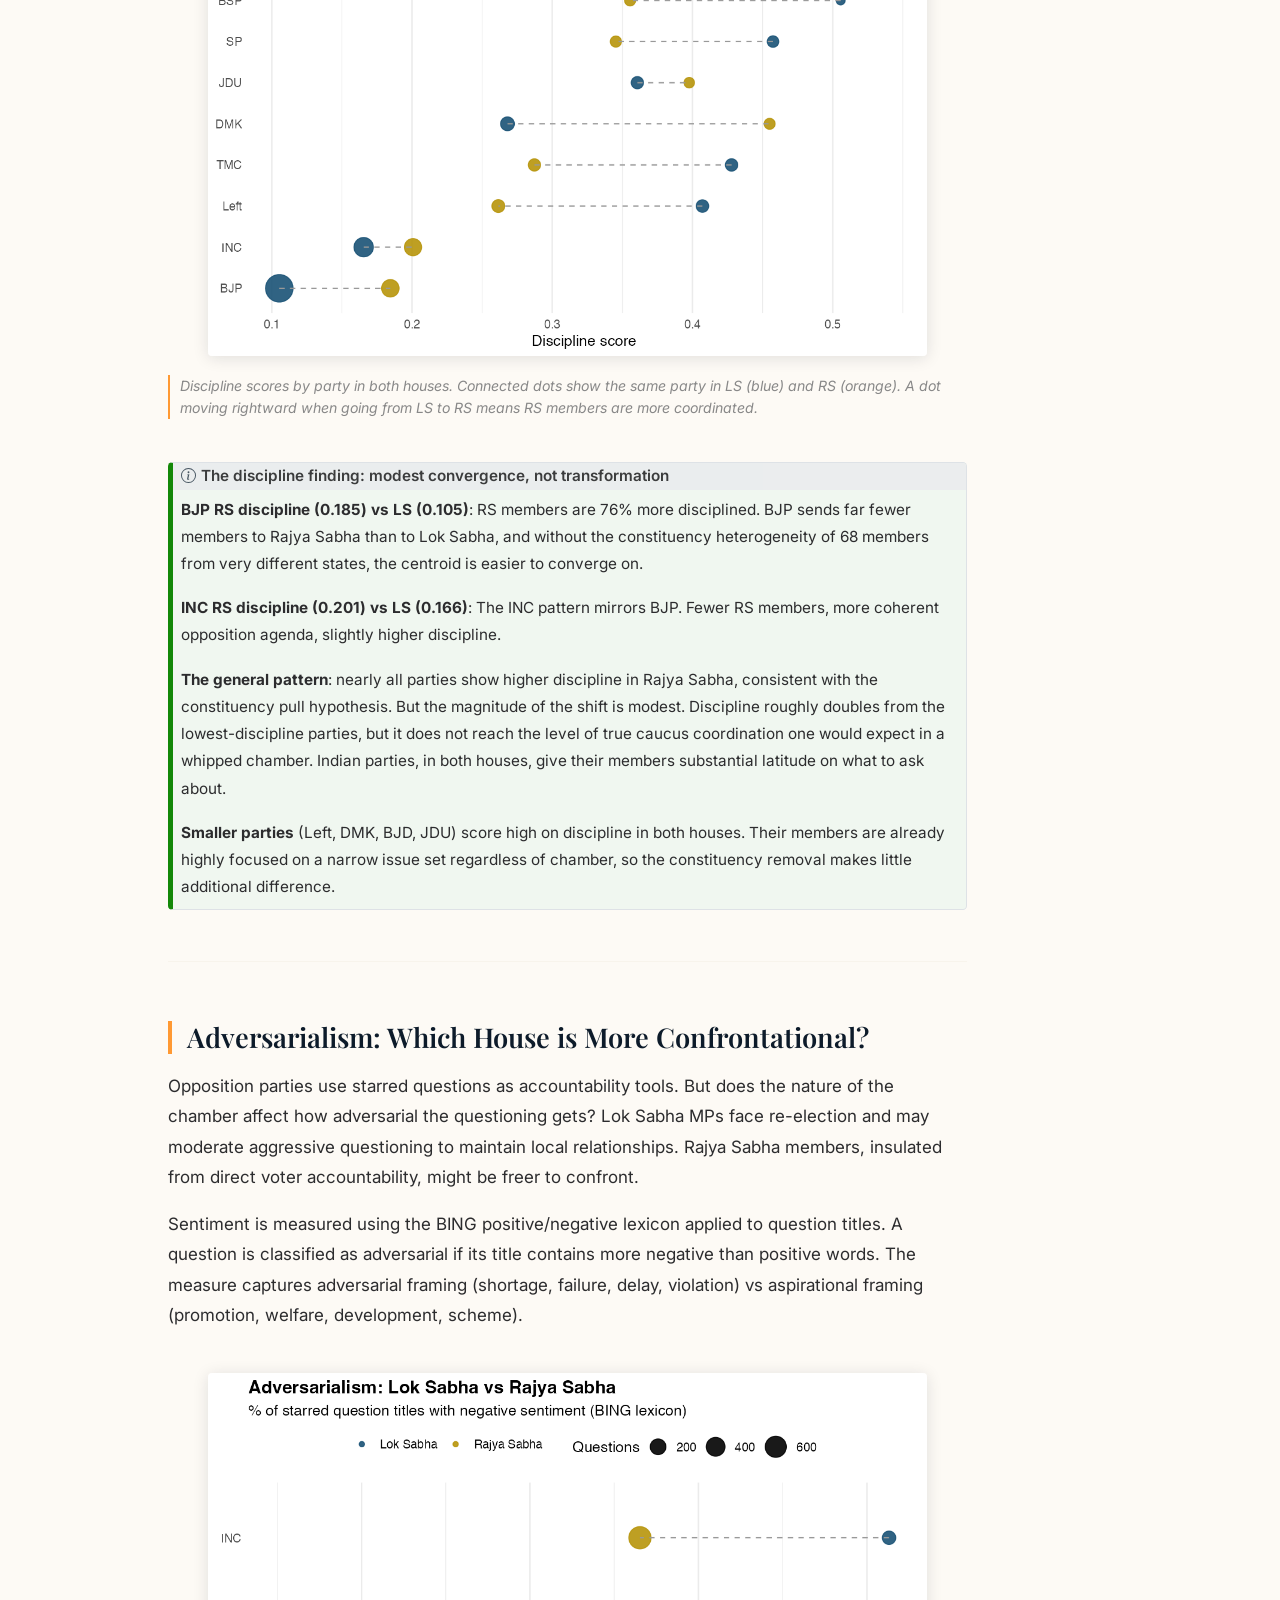
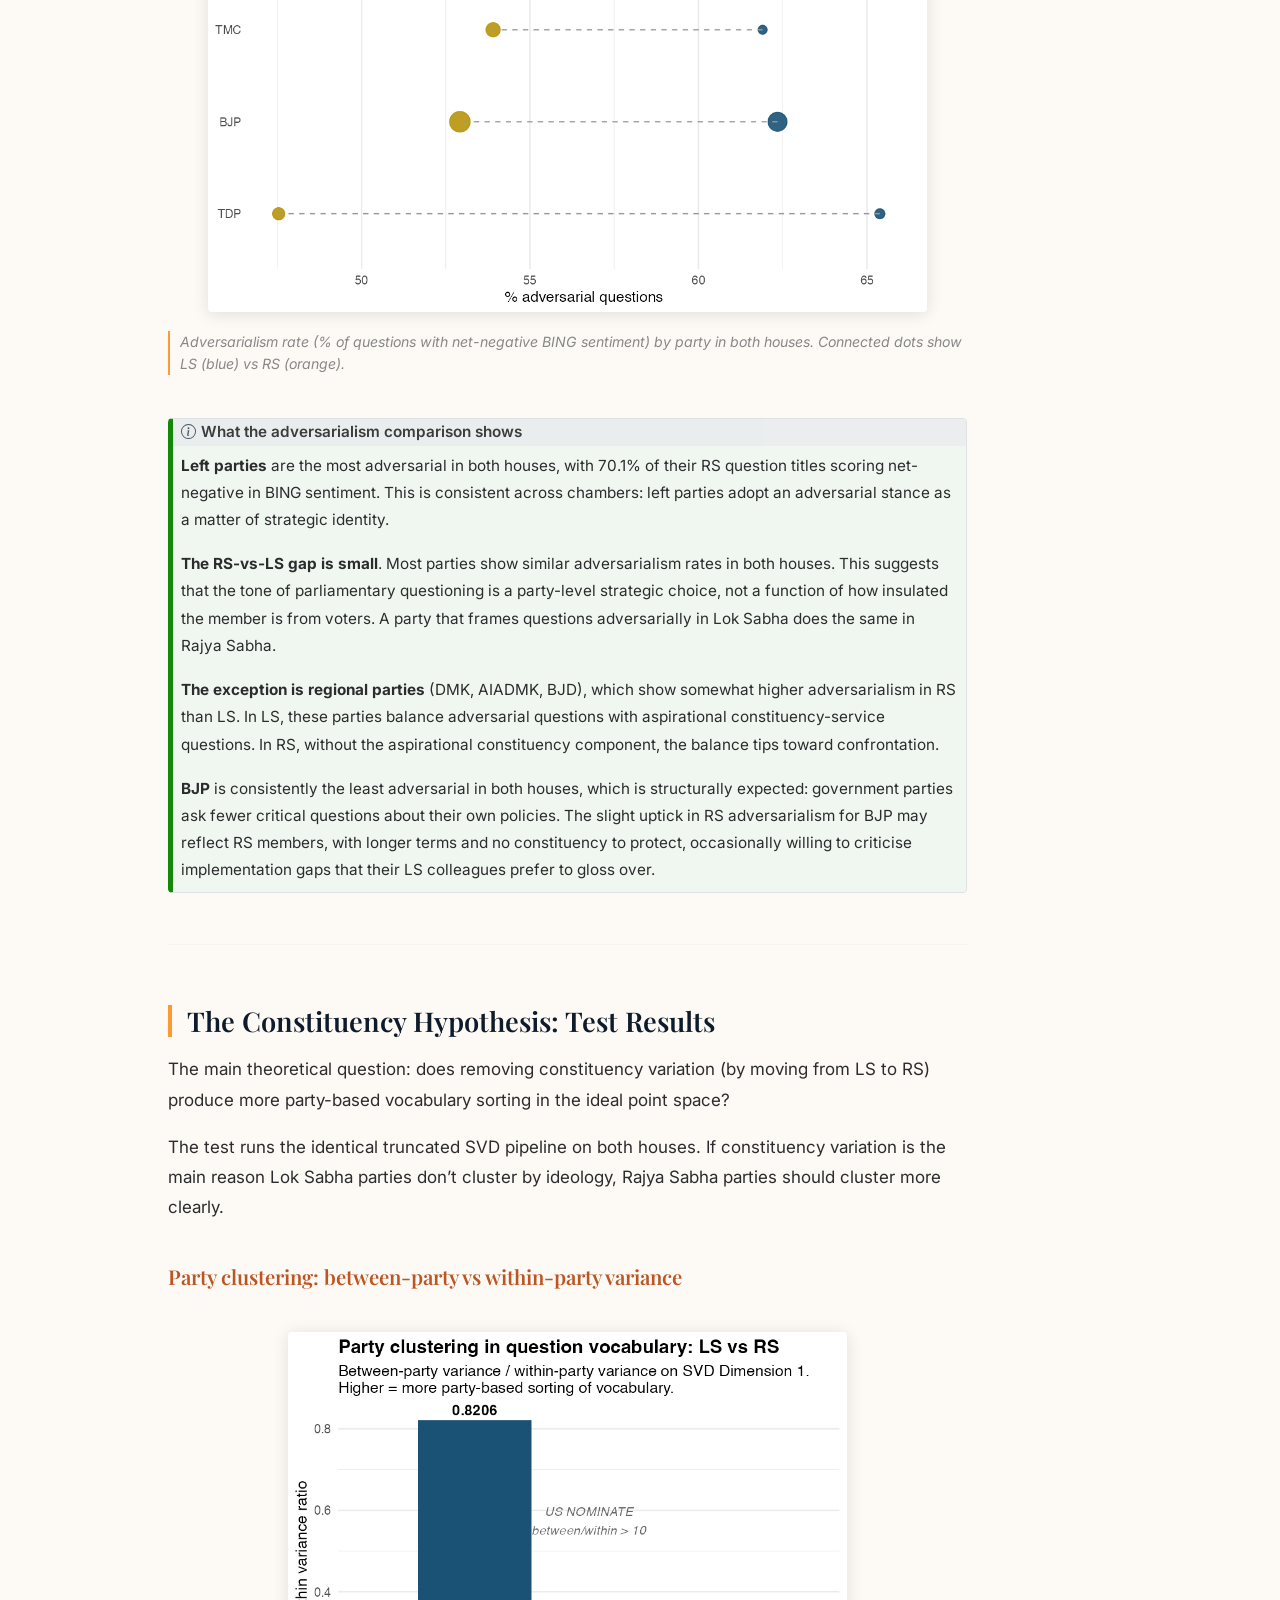
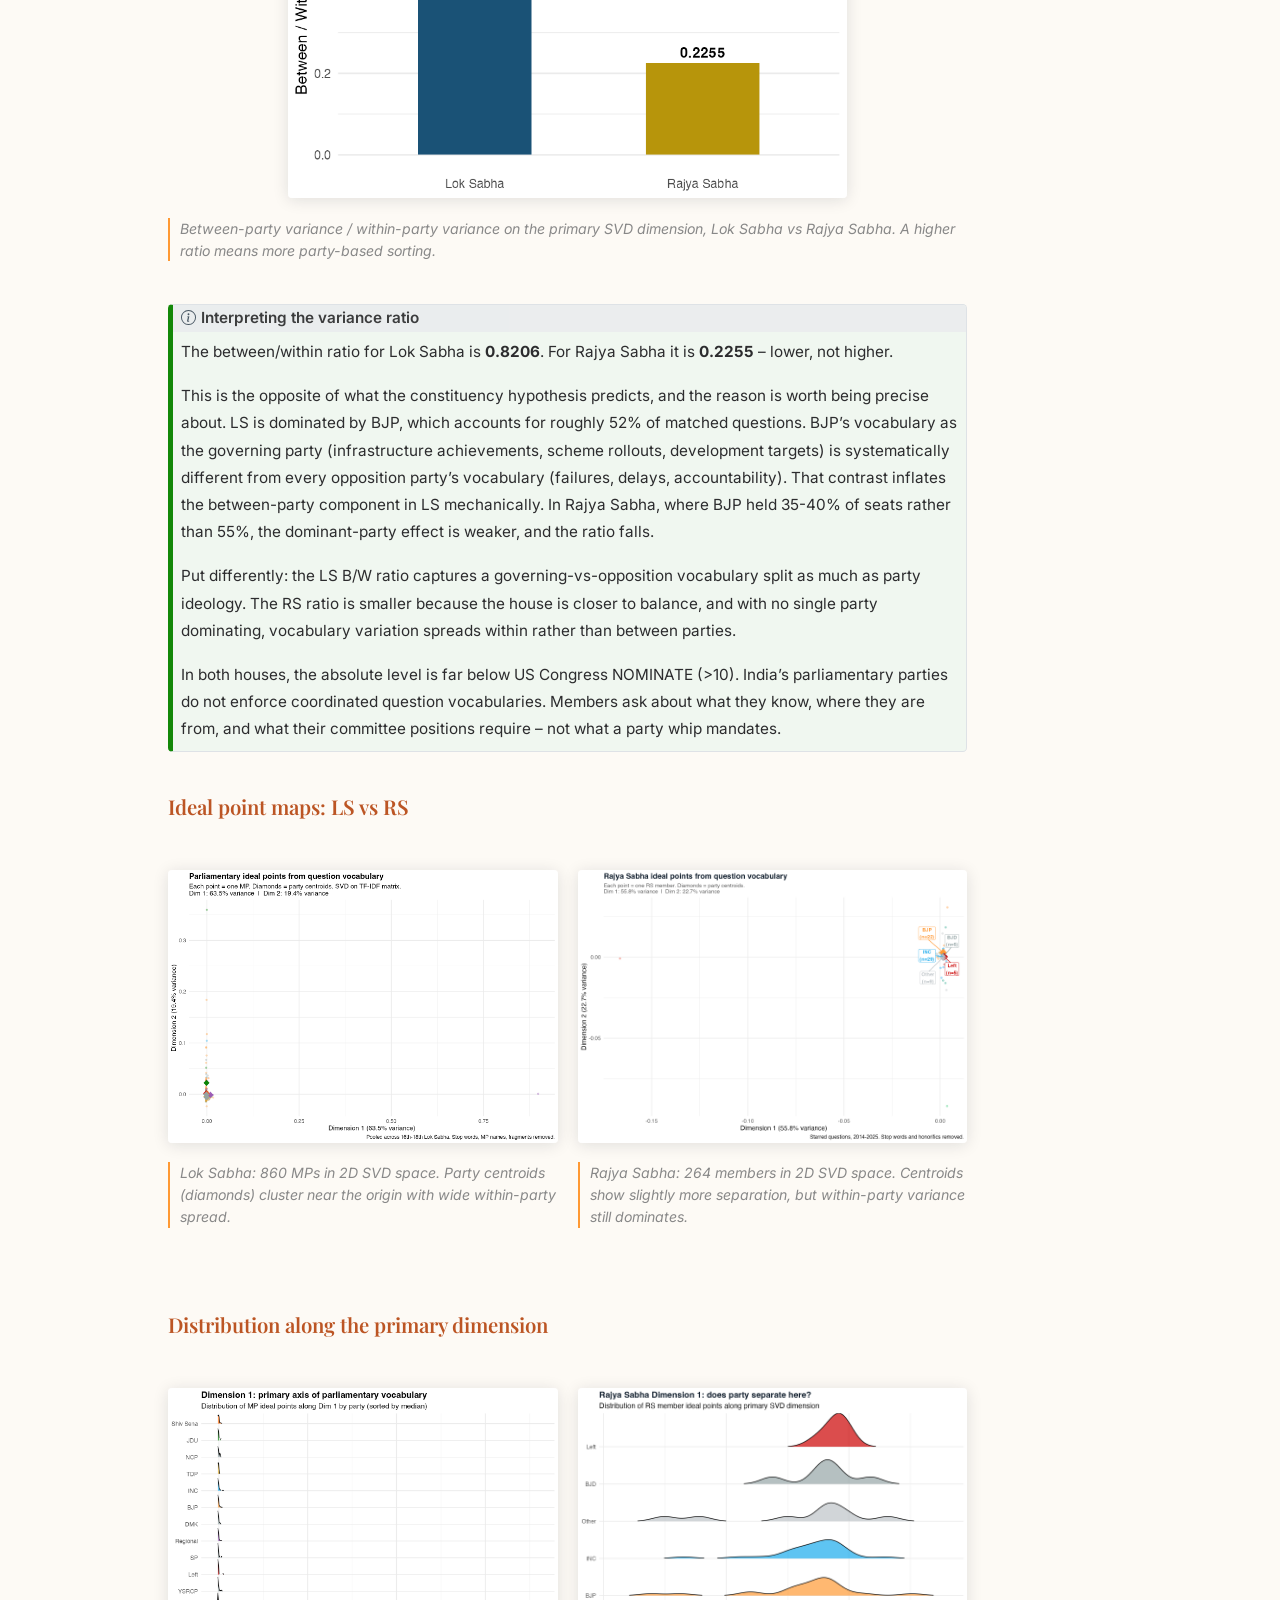
==== commit 2034e2e1: "Add Supriya Sule MP case study page (sule_report.qmd) - New page using pre-built figures from E1_sul" ====
--- a/docs/comparison.html
+++ b/docs/comparison.html
@@ -100,6 +100,10 @@
   <li class="nav-item">
     <a class="nav-link active" href="./comparison.html" aria-current="page"> 
 <span class="menu-text">LS vs RS</span></a>
+  </li>  
+  <li class="nav-item">
+    <a class="nav-link" href="./sule_report.html"> 
+<span class="menu-text">MP Profile</span></a>
   </li>  
   <li class="nav-item">
     <a class="nav-link" href="./index.html#methodology"> 
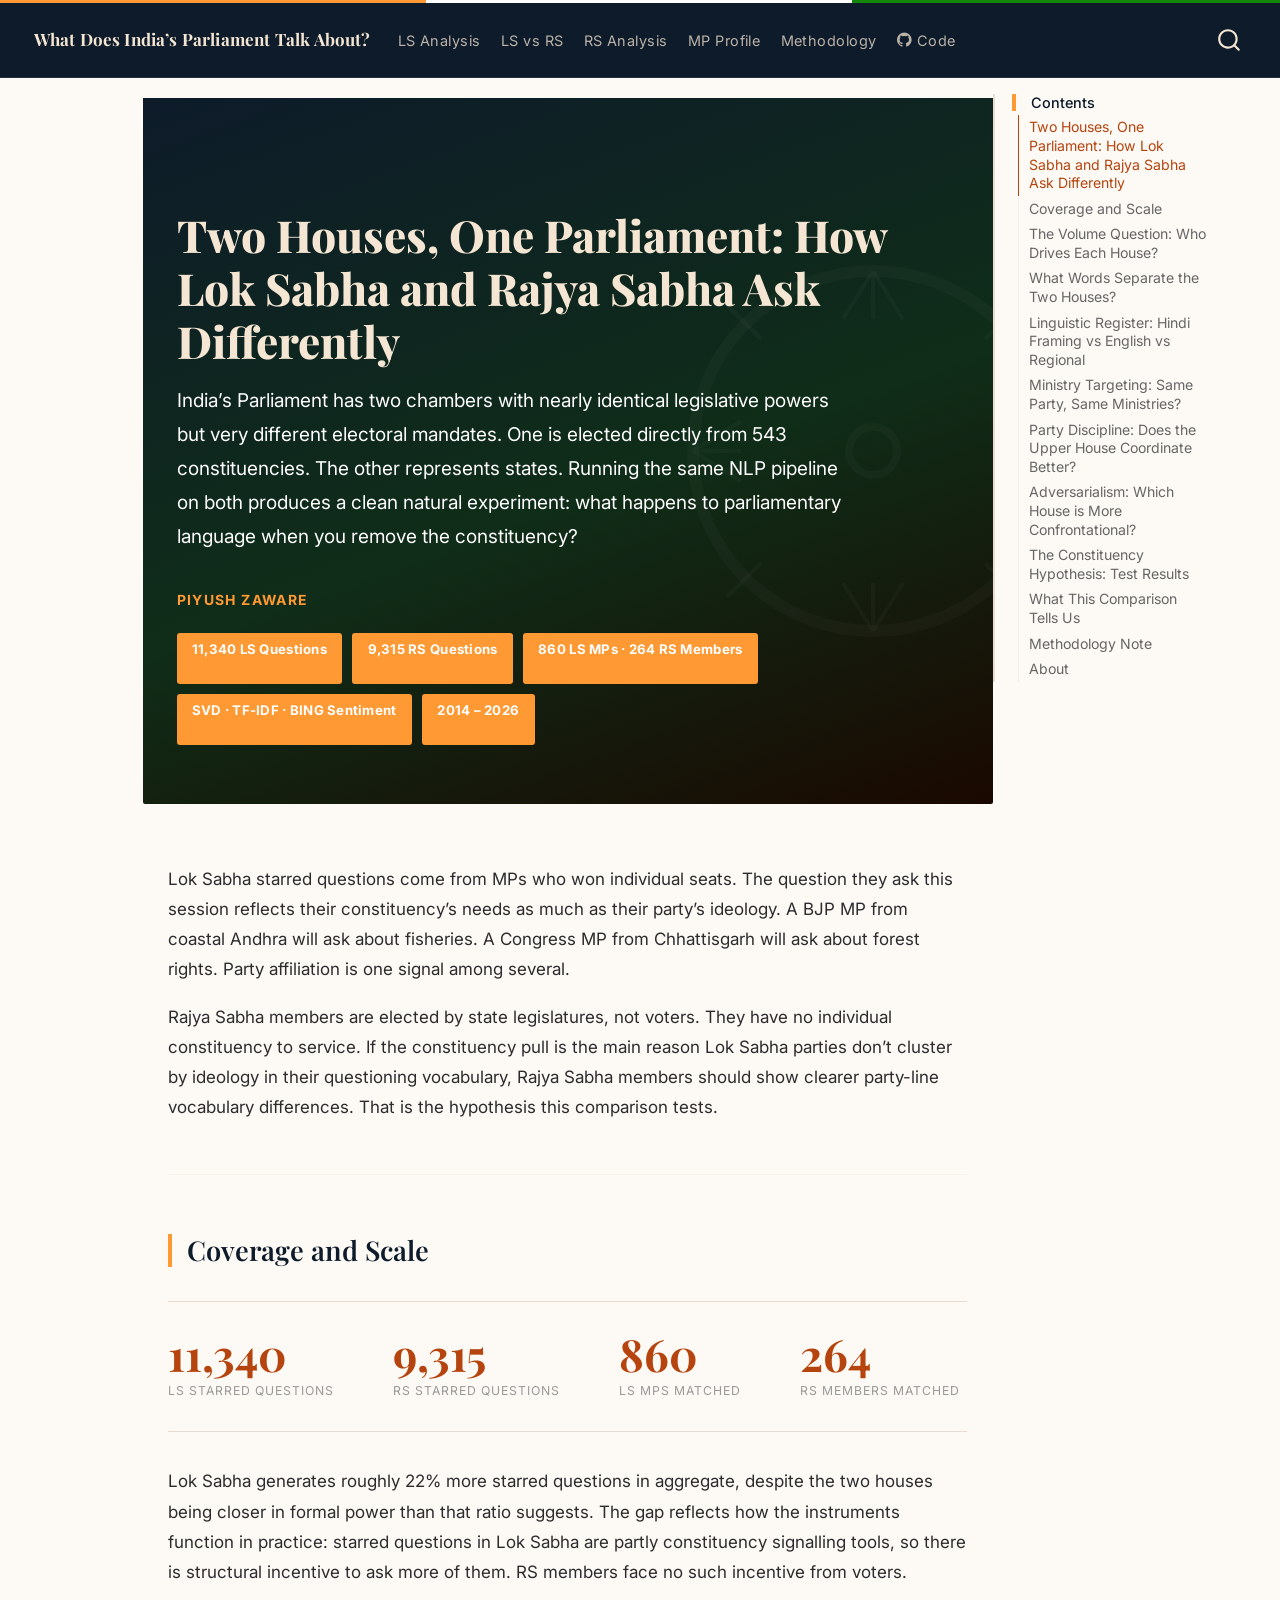
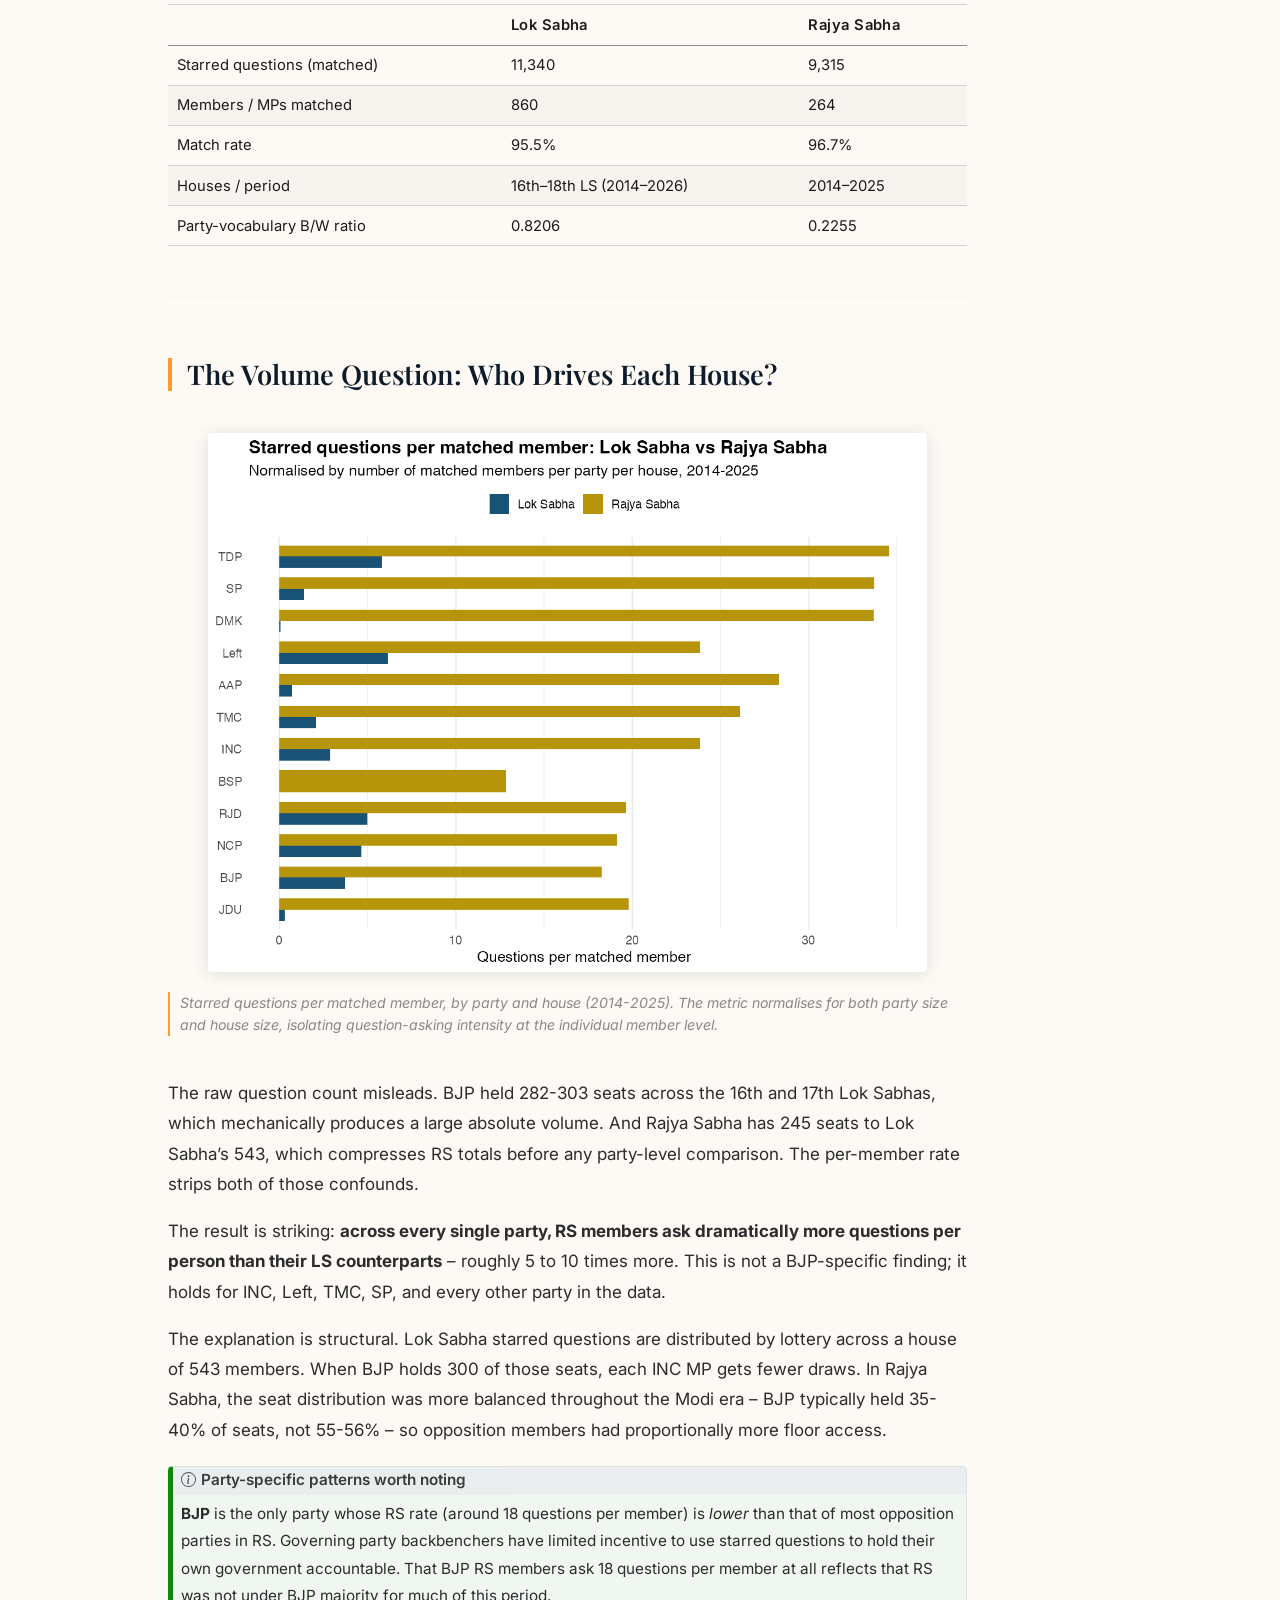
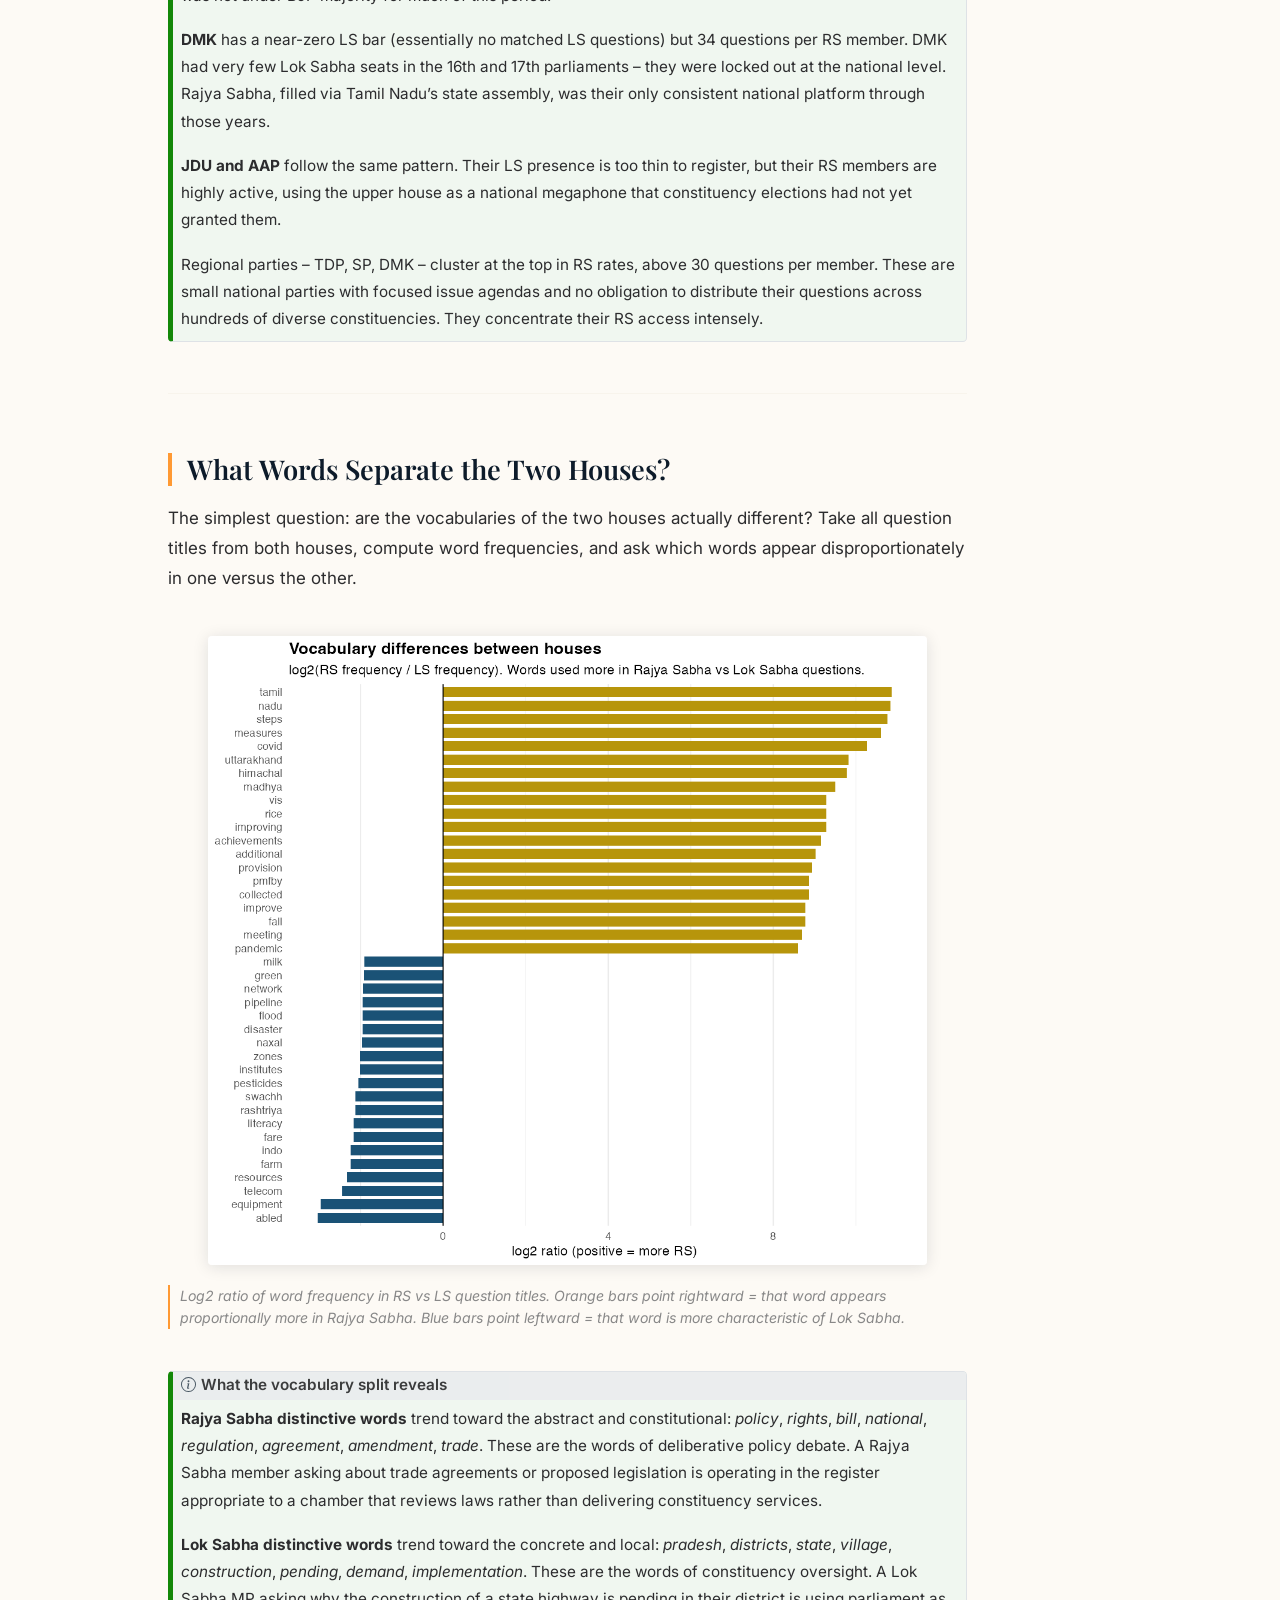
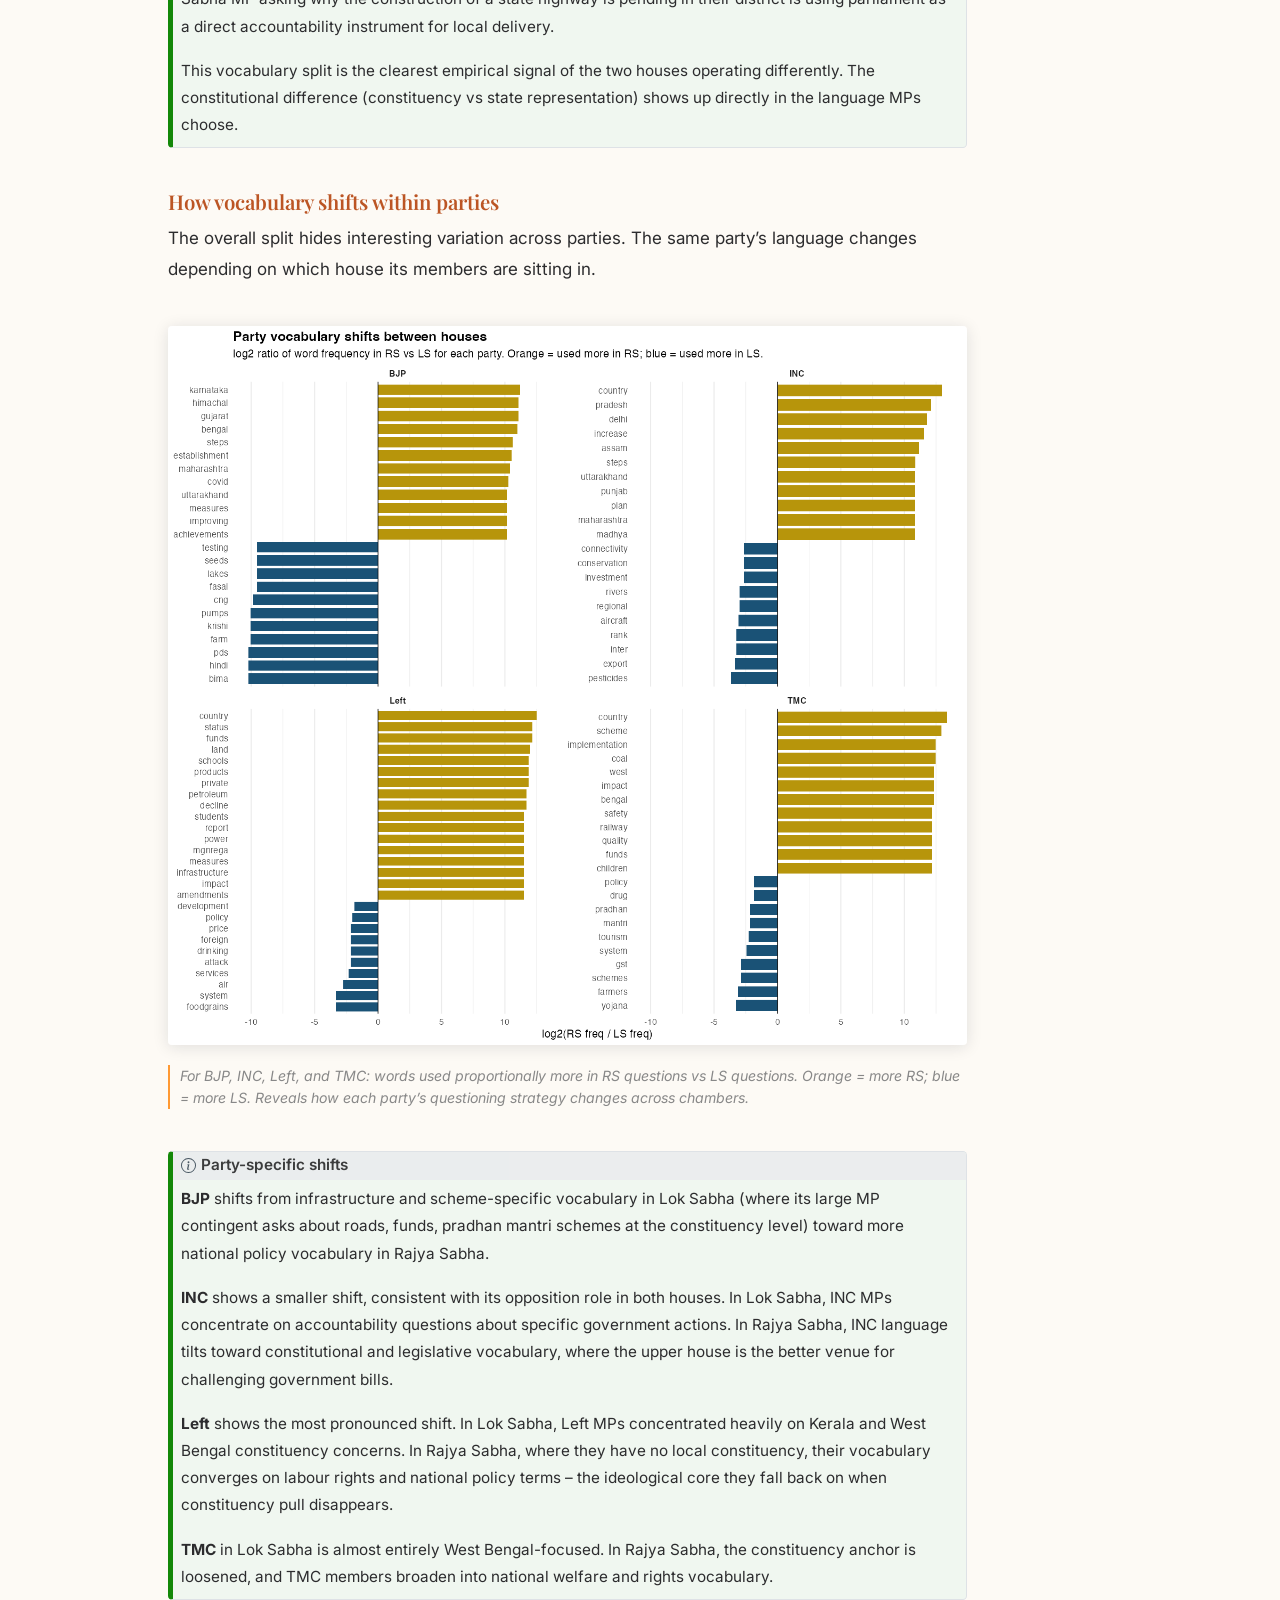
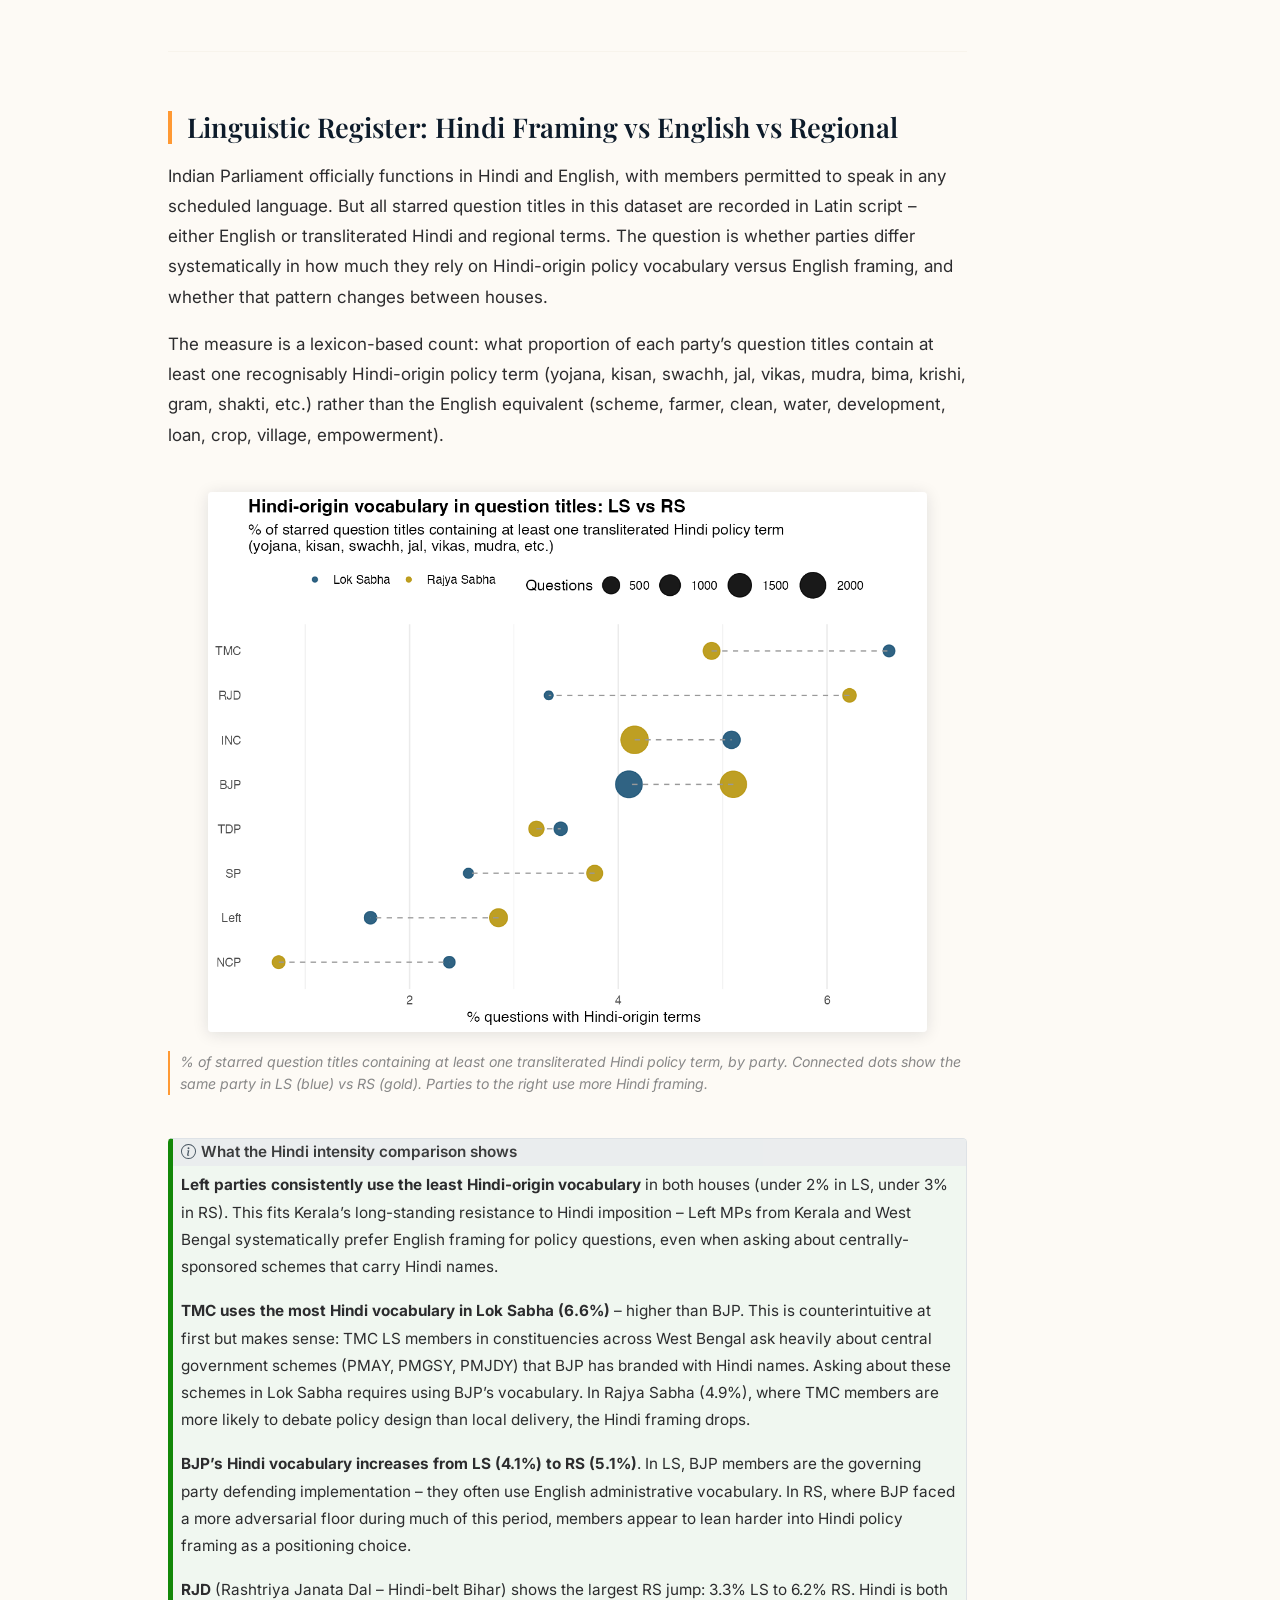
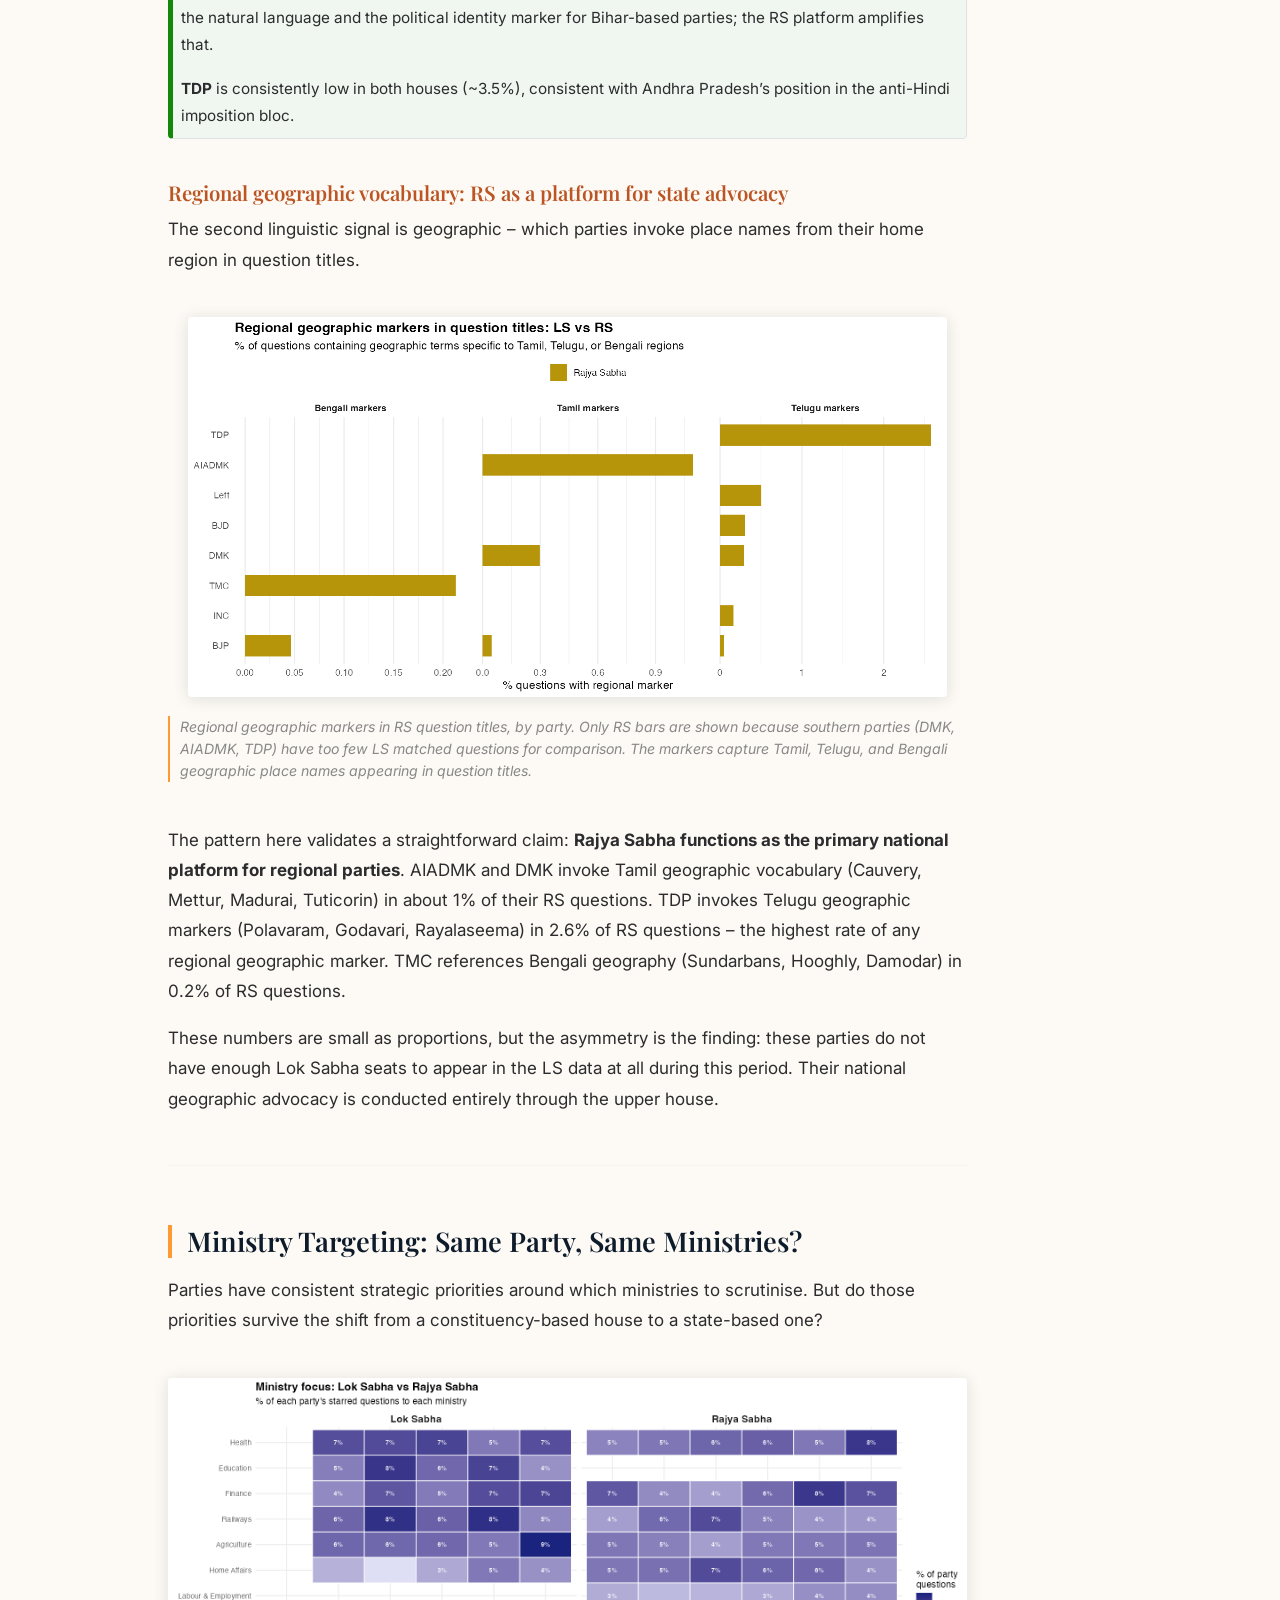
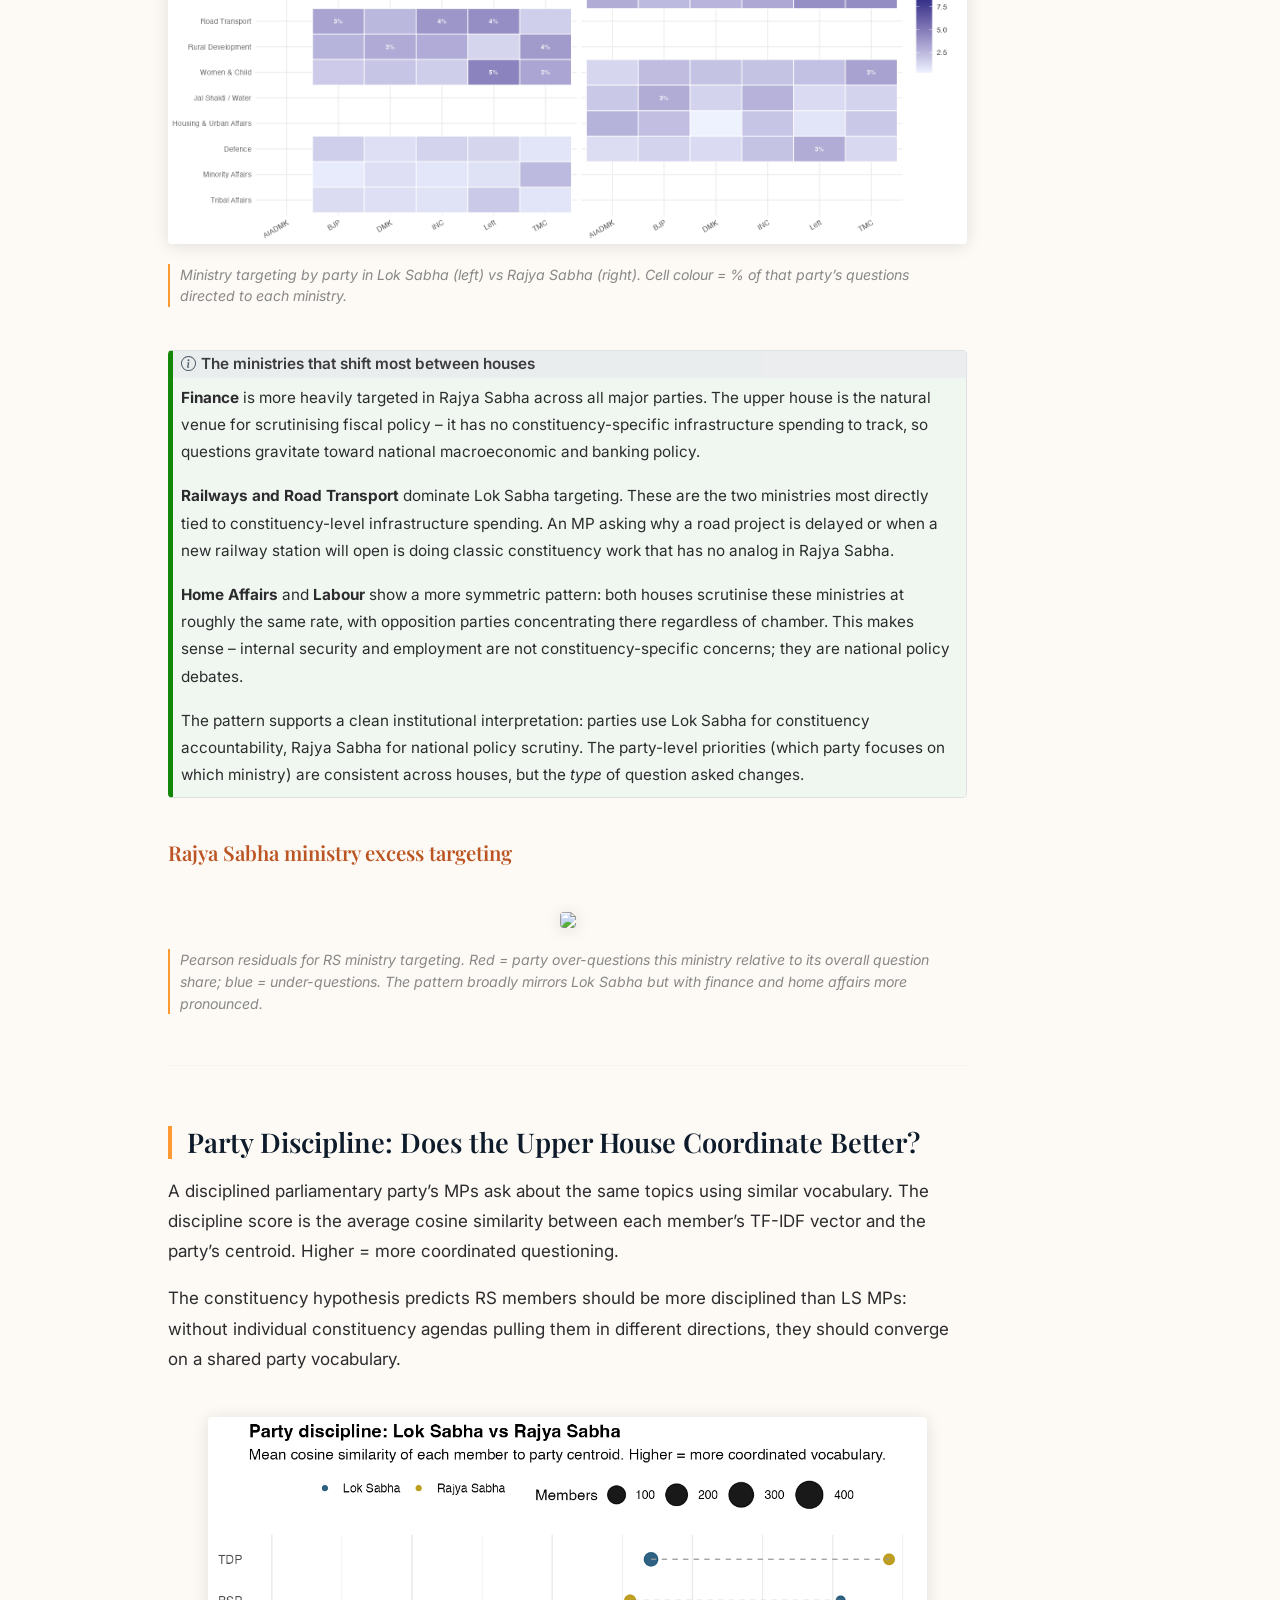
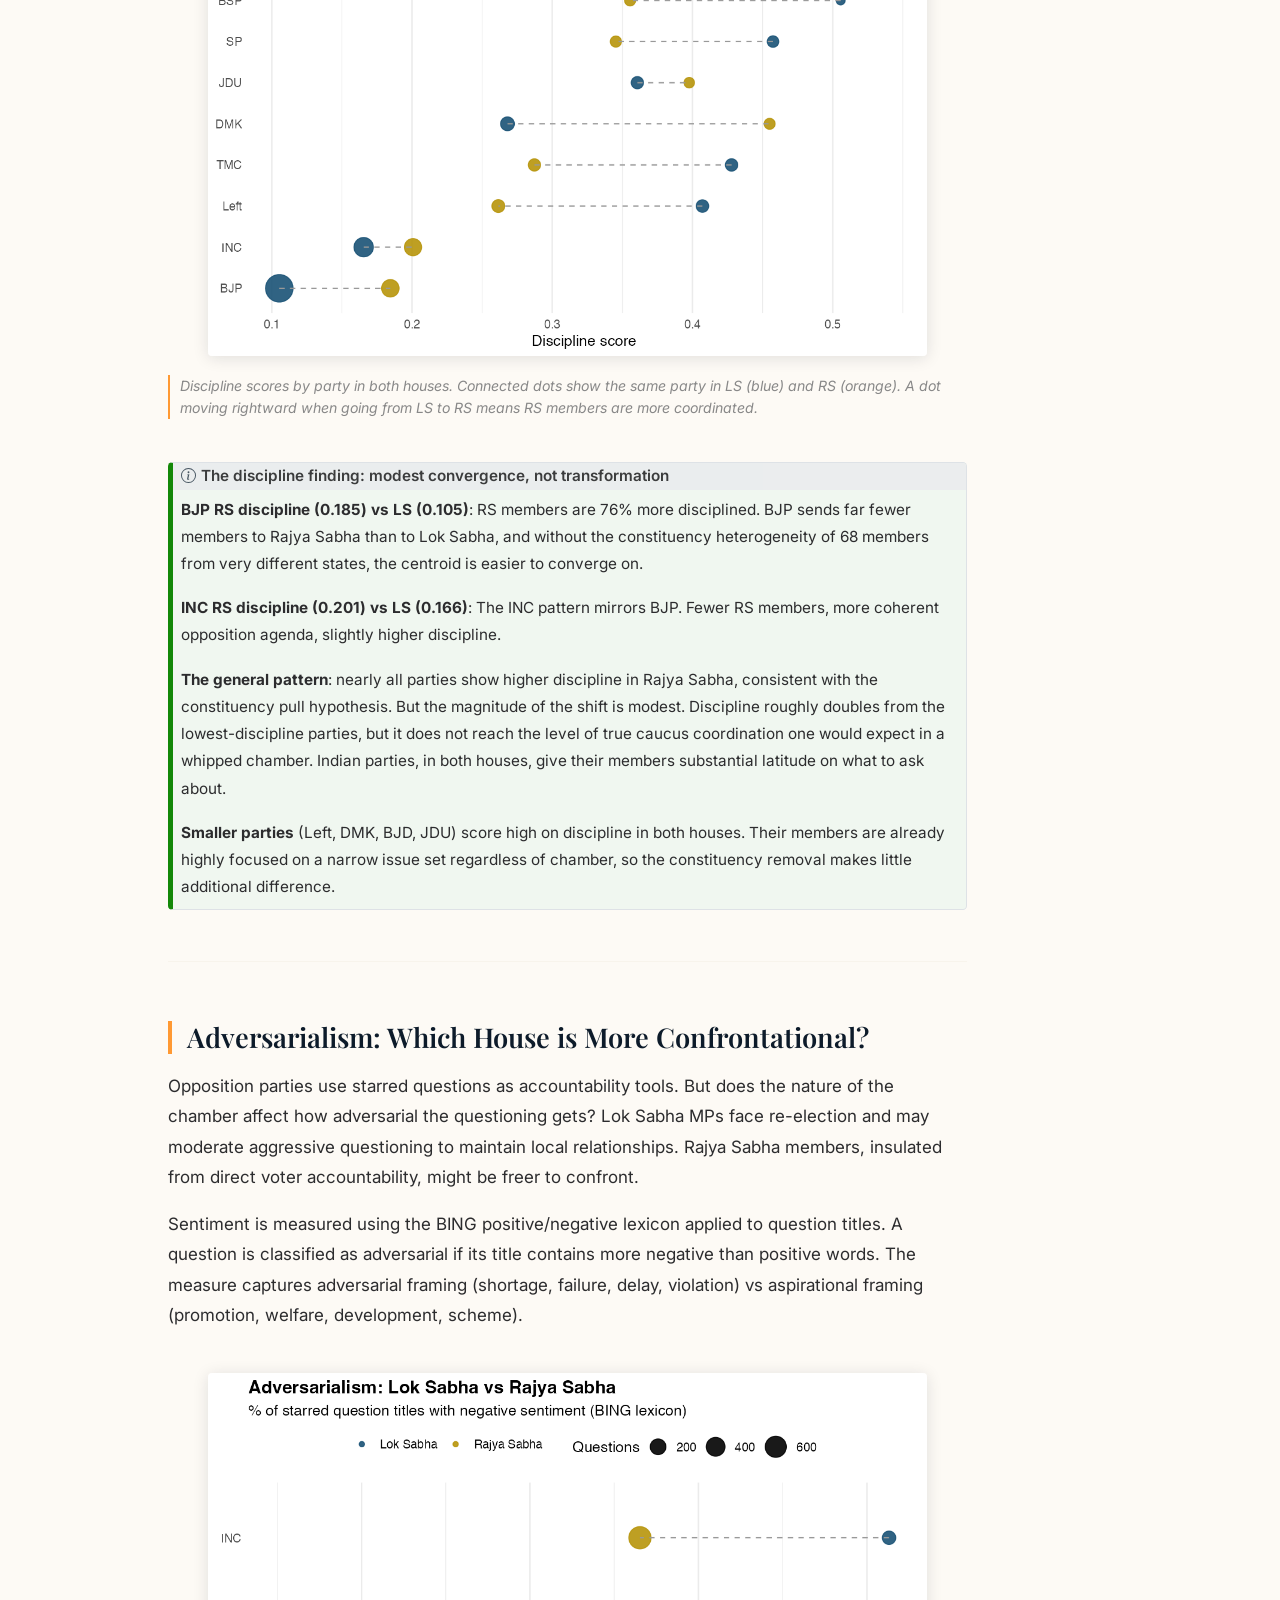
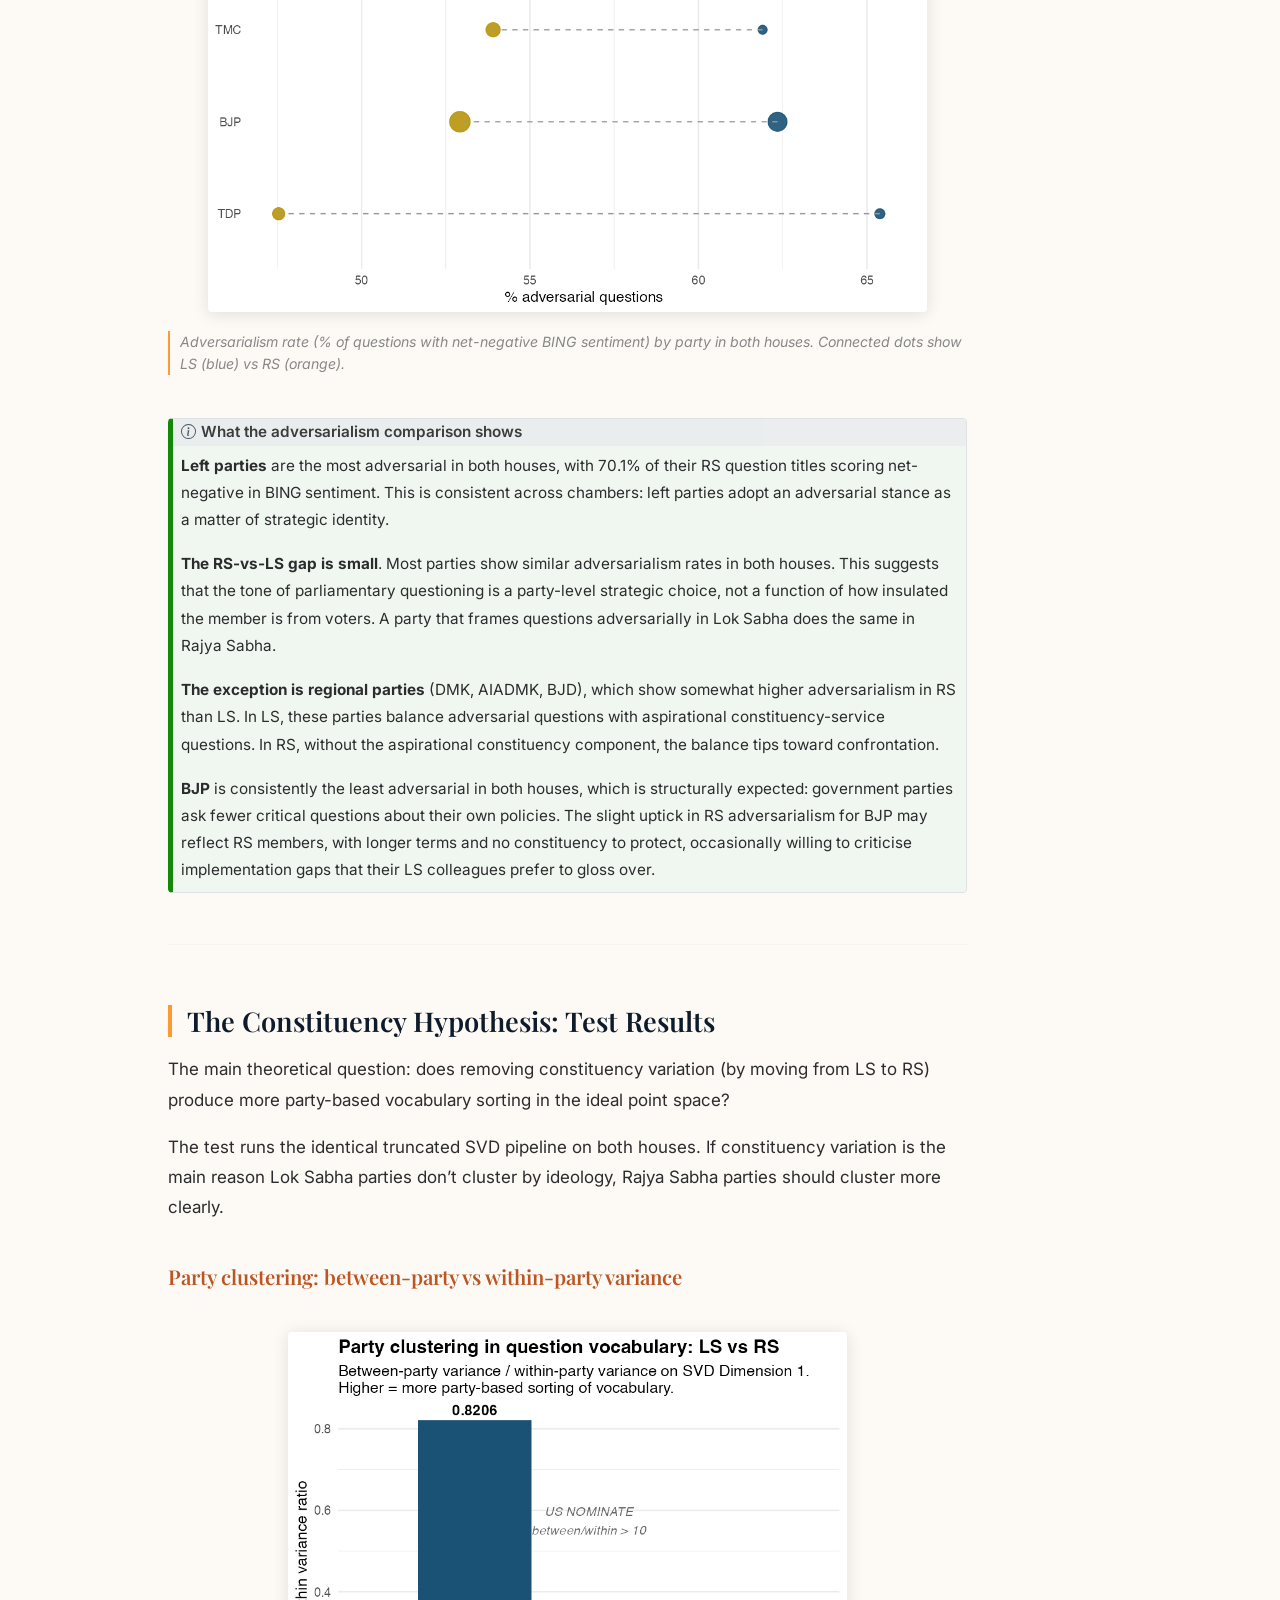
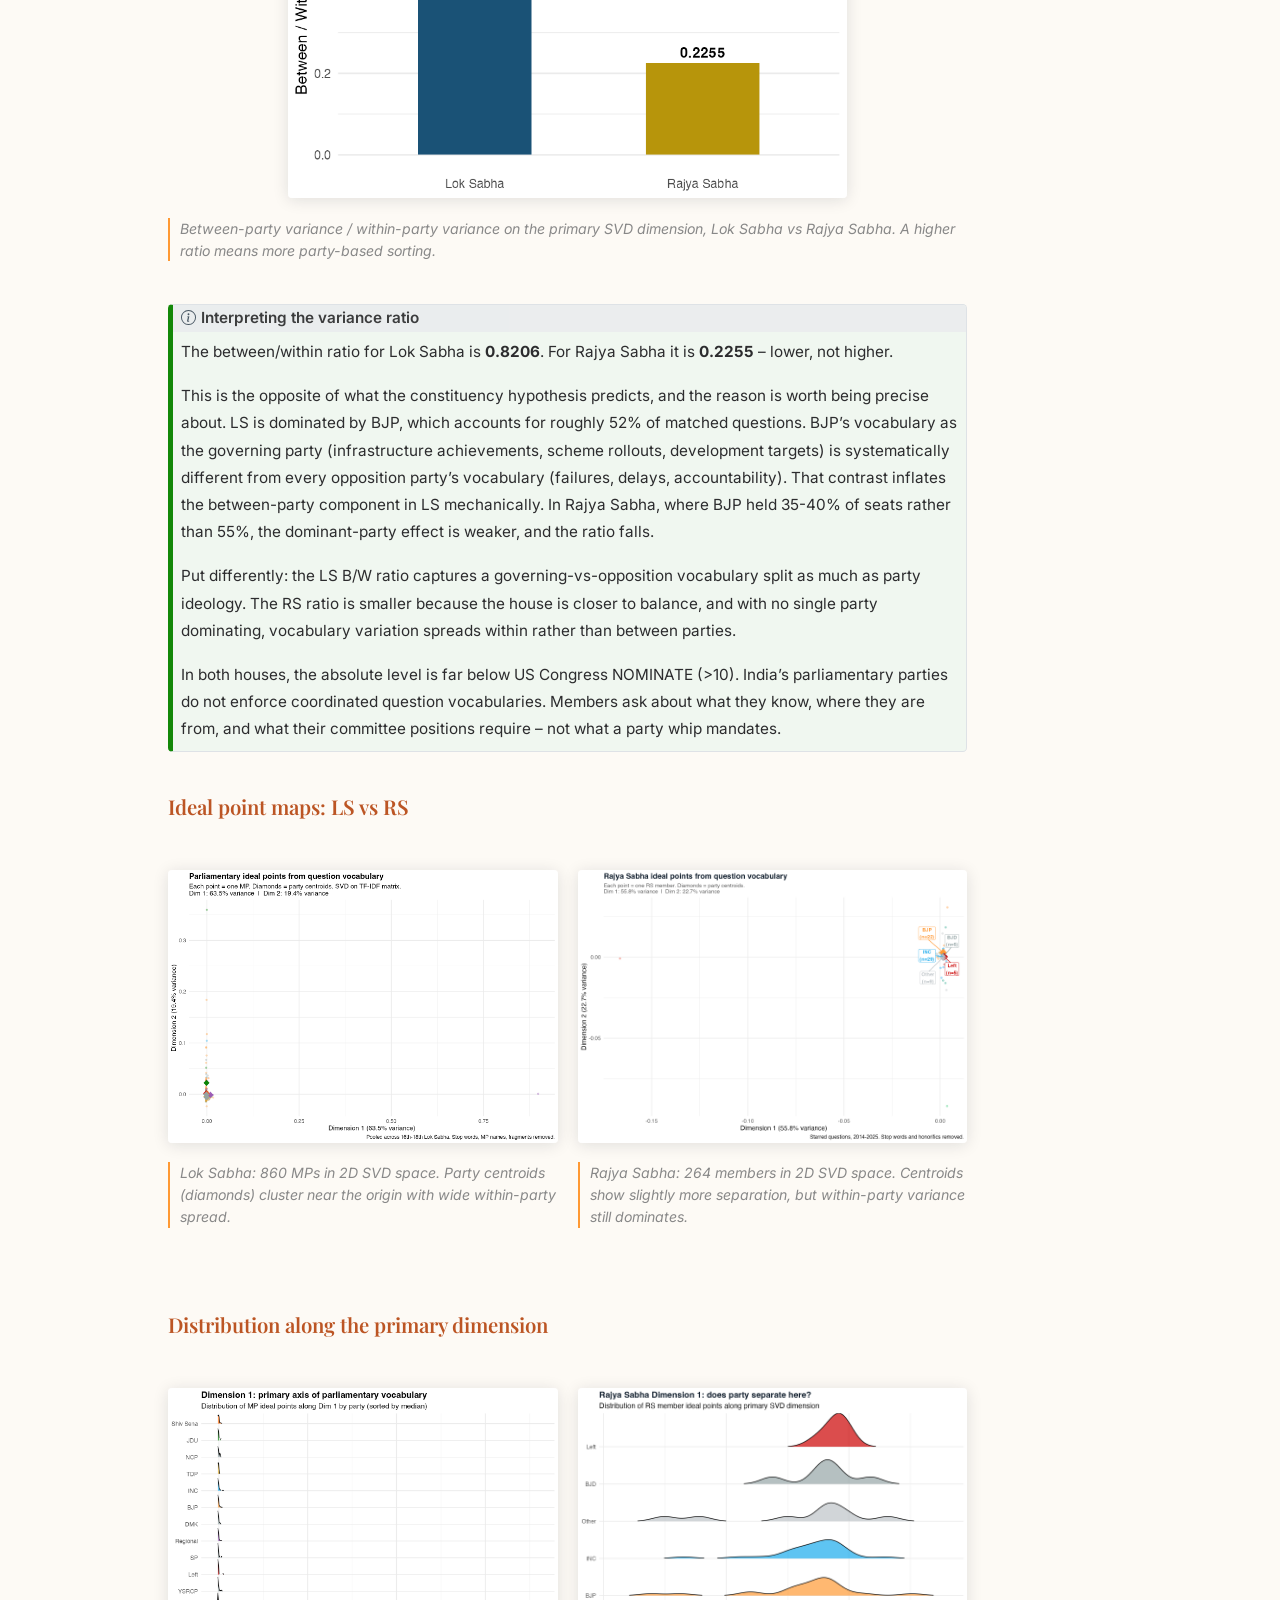
==== commit 732d8c24: "Add Rajya Sabha standalone analysis page (rs_analysis.qmd) - New page covering RS ministry targeting" ====
--- a/docs/comparison.html
+++ b/docs/comparison.html
@@ -100,6 +100,10 @@
   <li class="nav-item">
     <a class="nav-link active" href="./comparison.html" aria-current="page"> 
 <span class="menu-text">LS vs RS</span></a>
+  </li>  
+  <li class="nav-item">
+    <a class="nav-link" href="./rs_analysis.html"> 
+<span class="menu-text">RS Analysis</span></a>
   </li>  
   <li class="nav-item">
     <a class="nav-link" href="./sule_report.html"> 
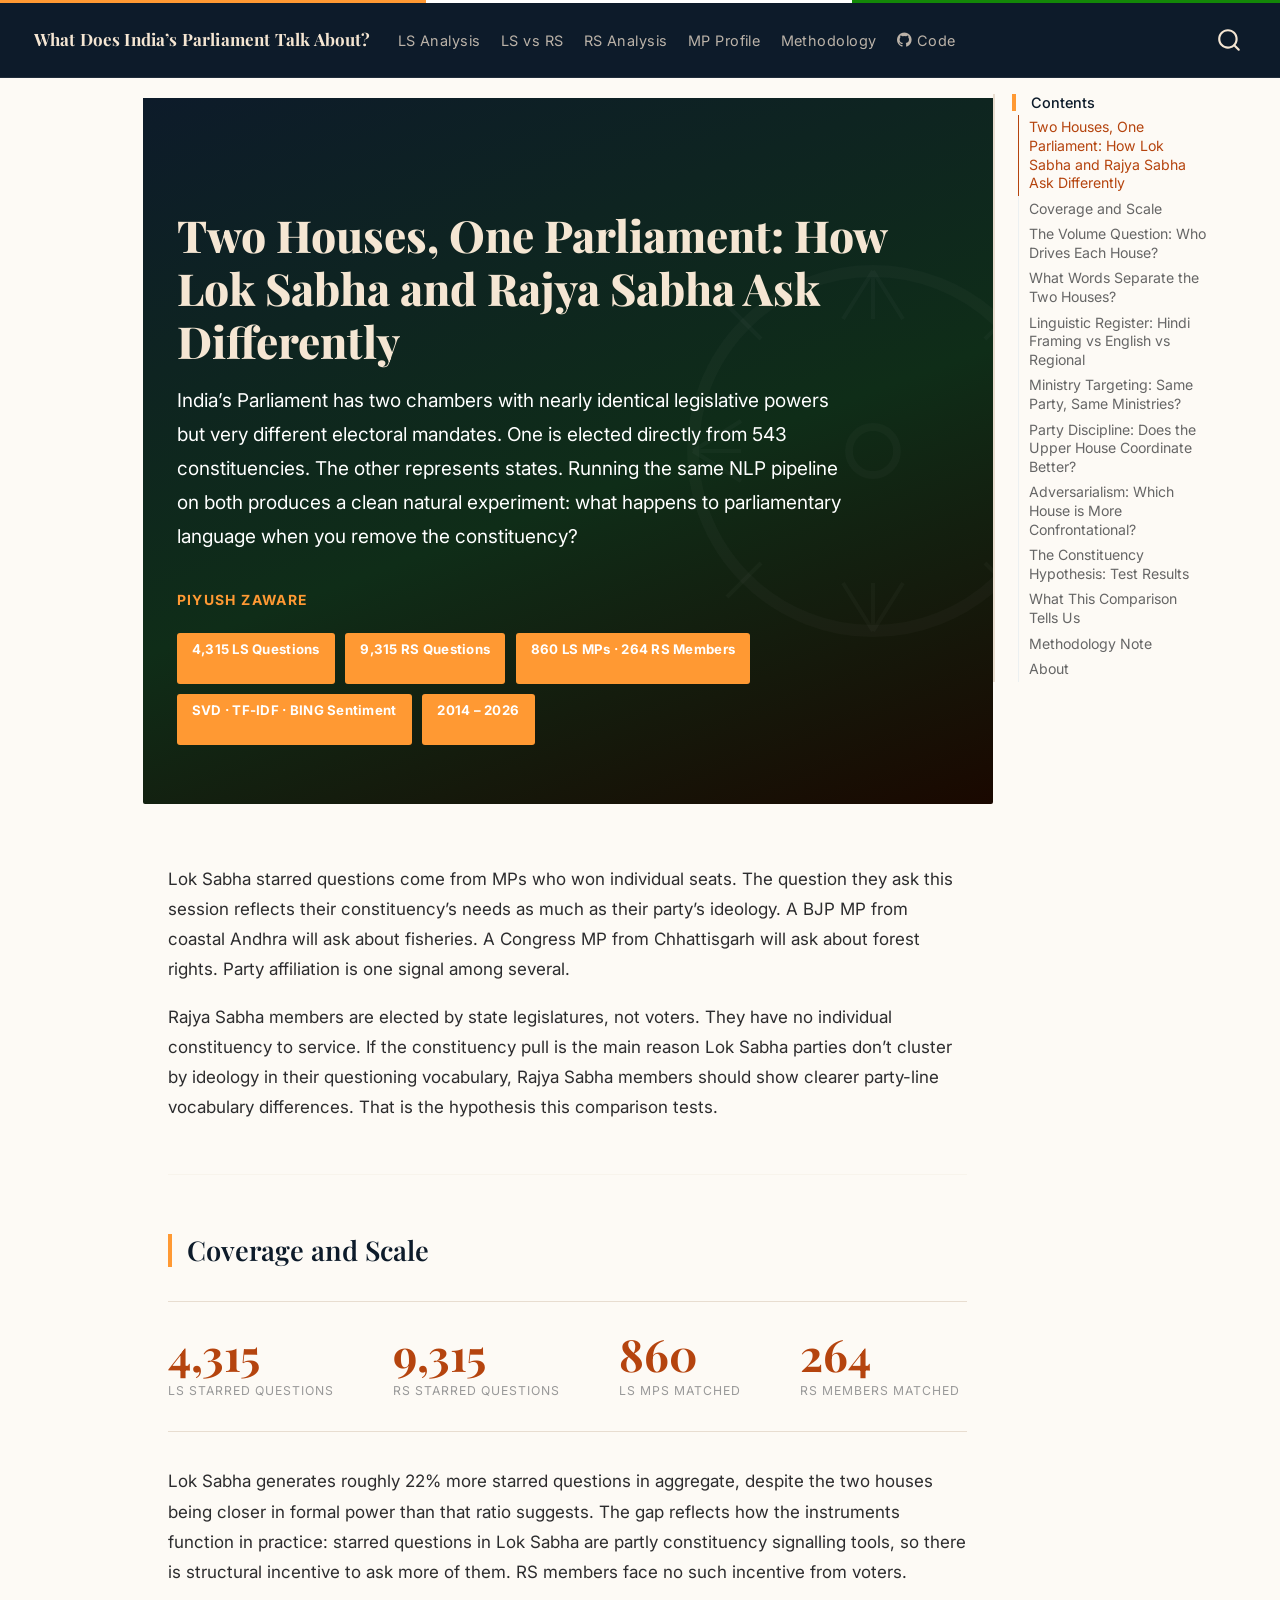
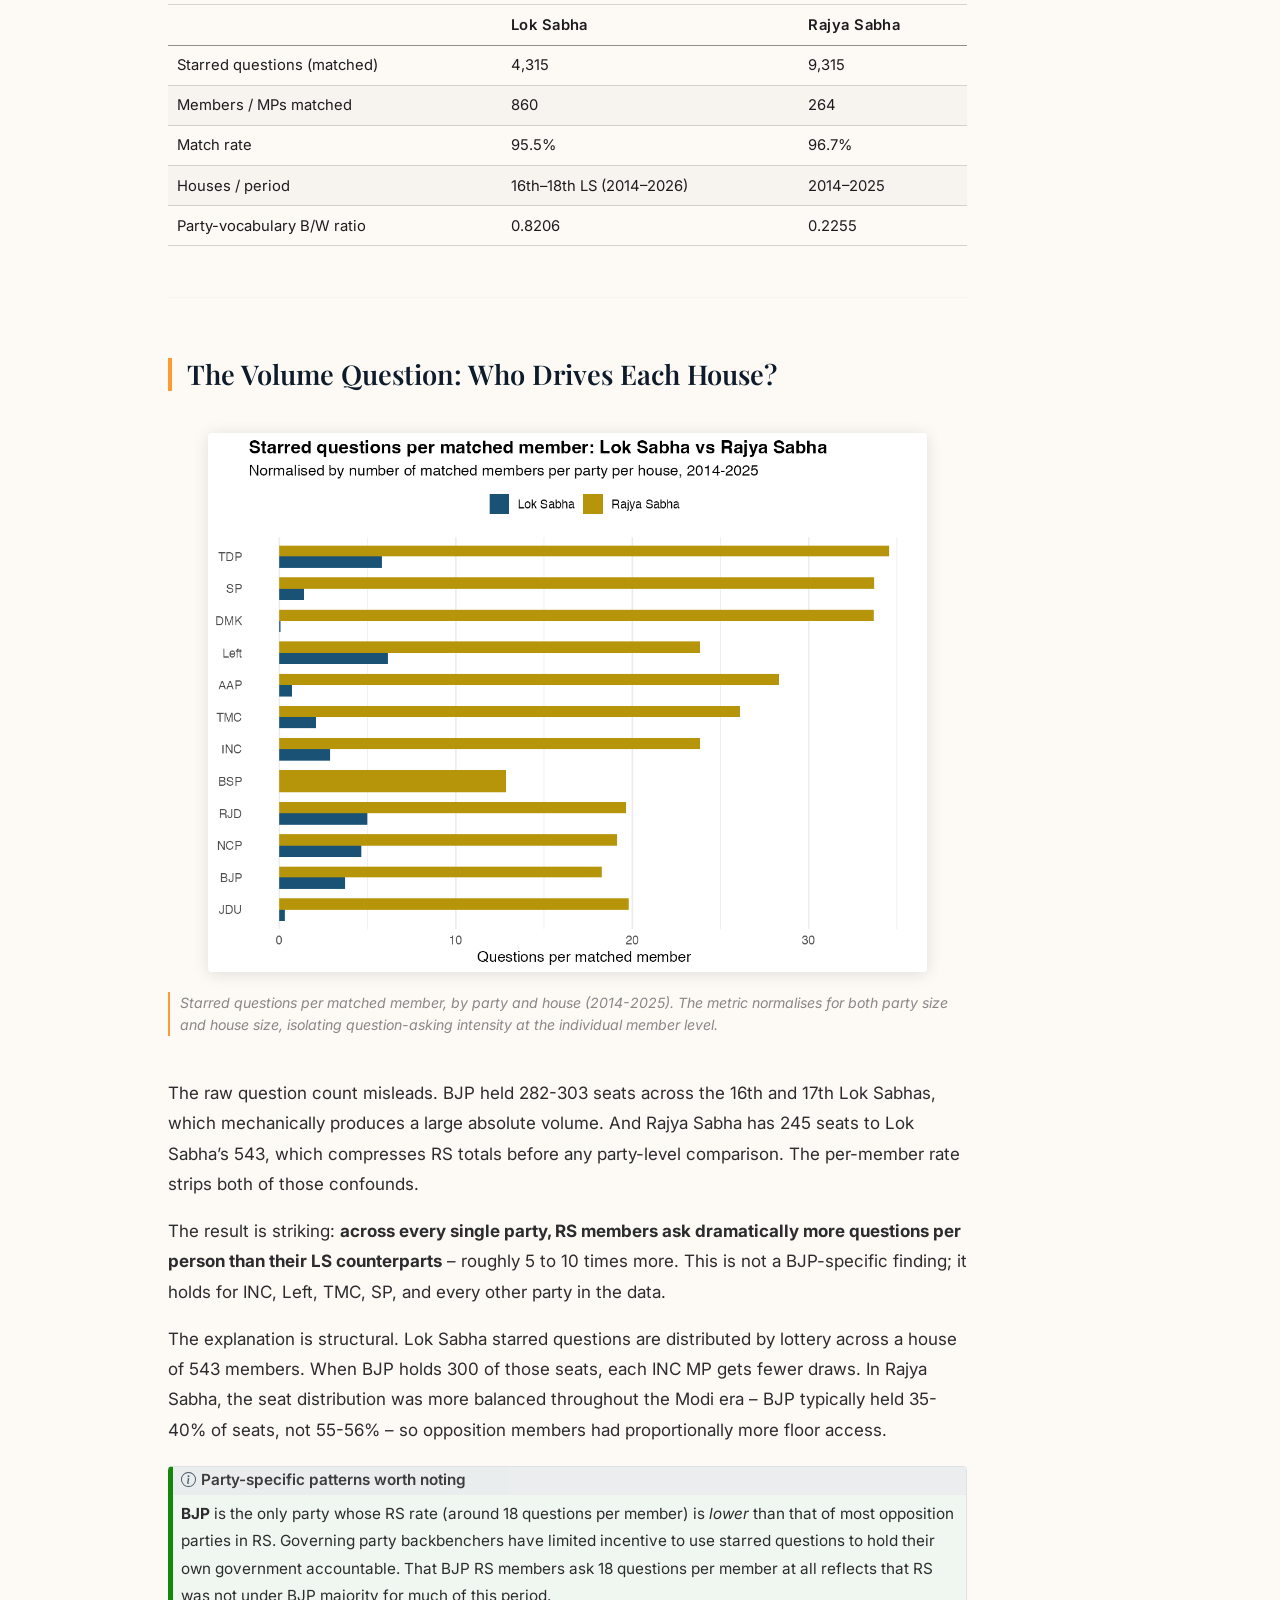
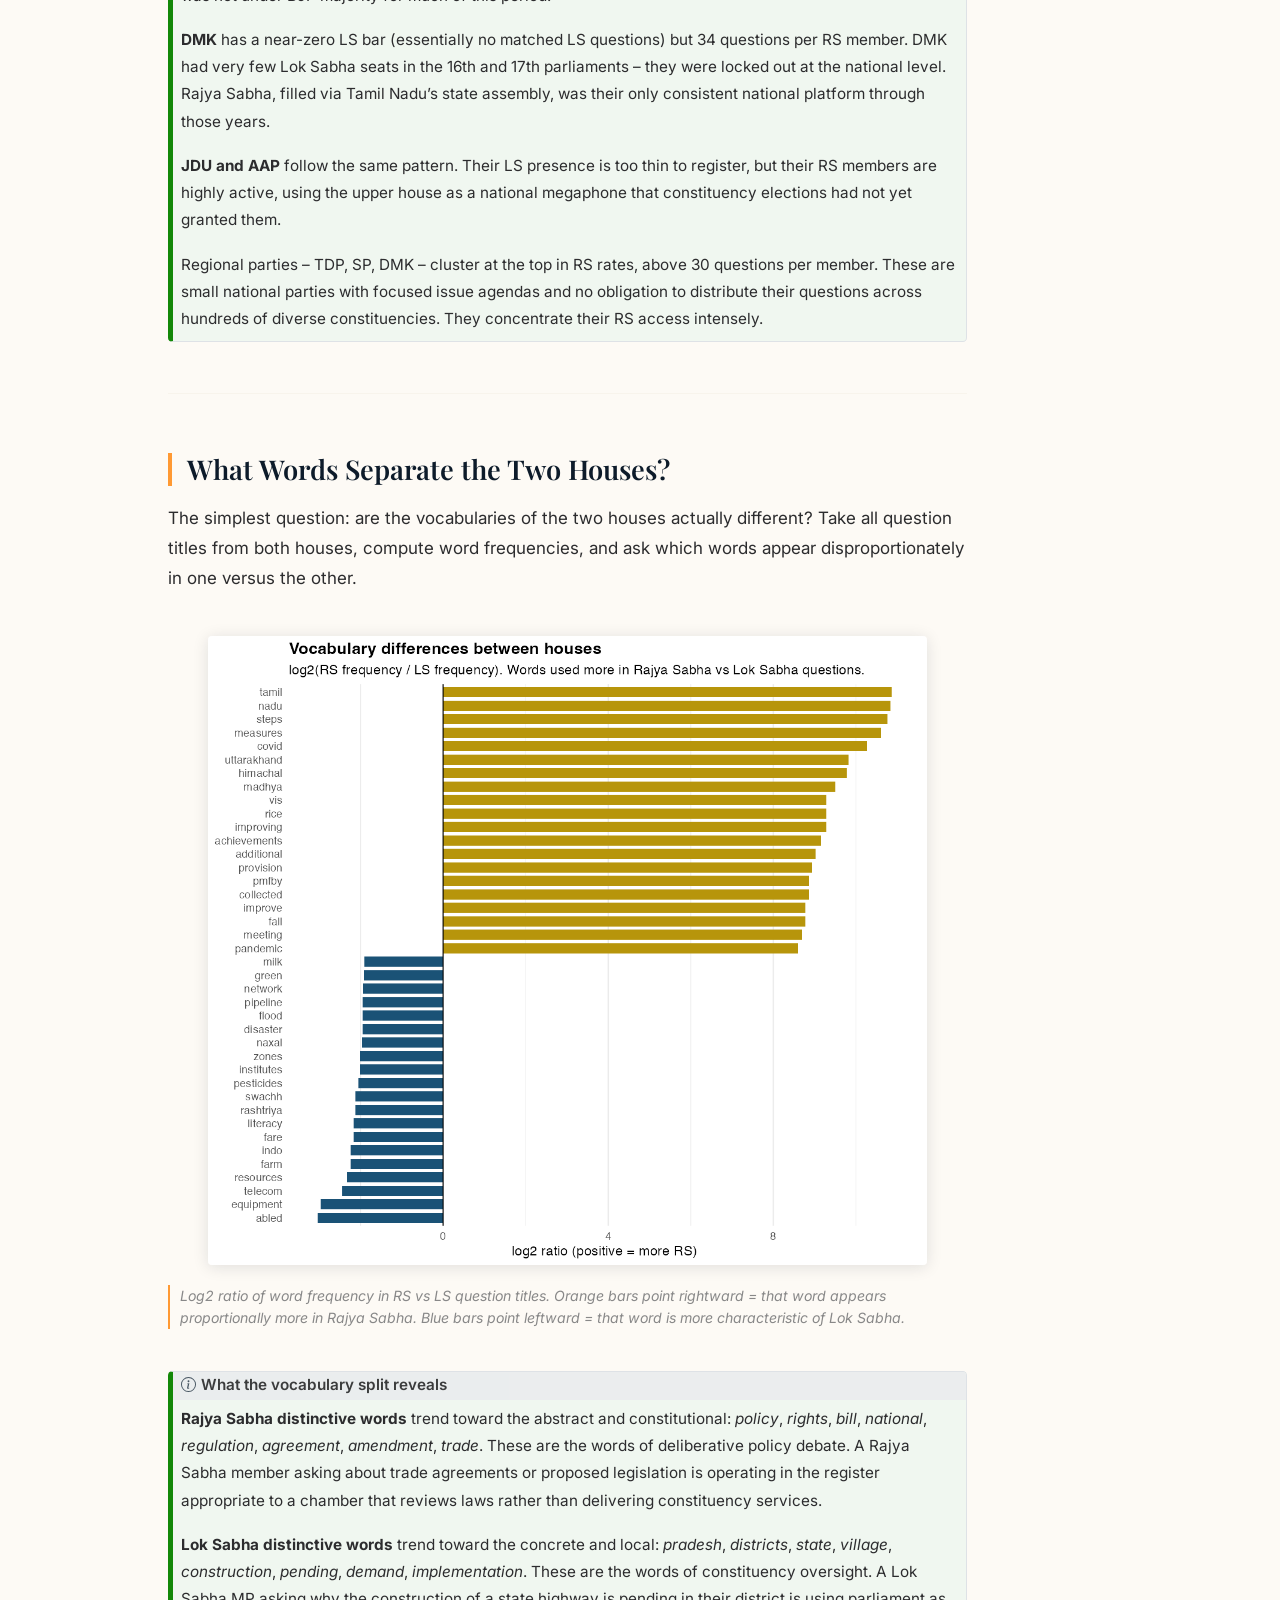
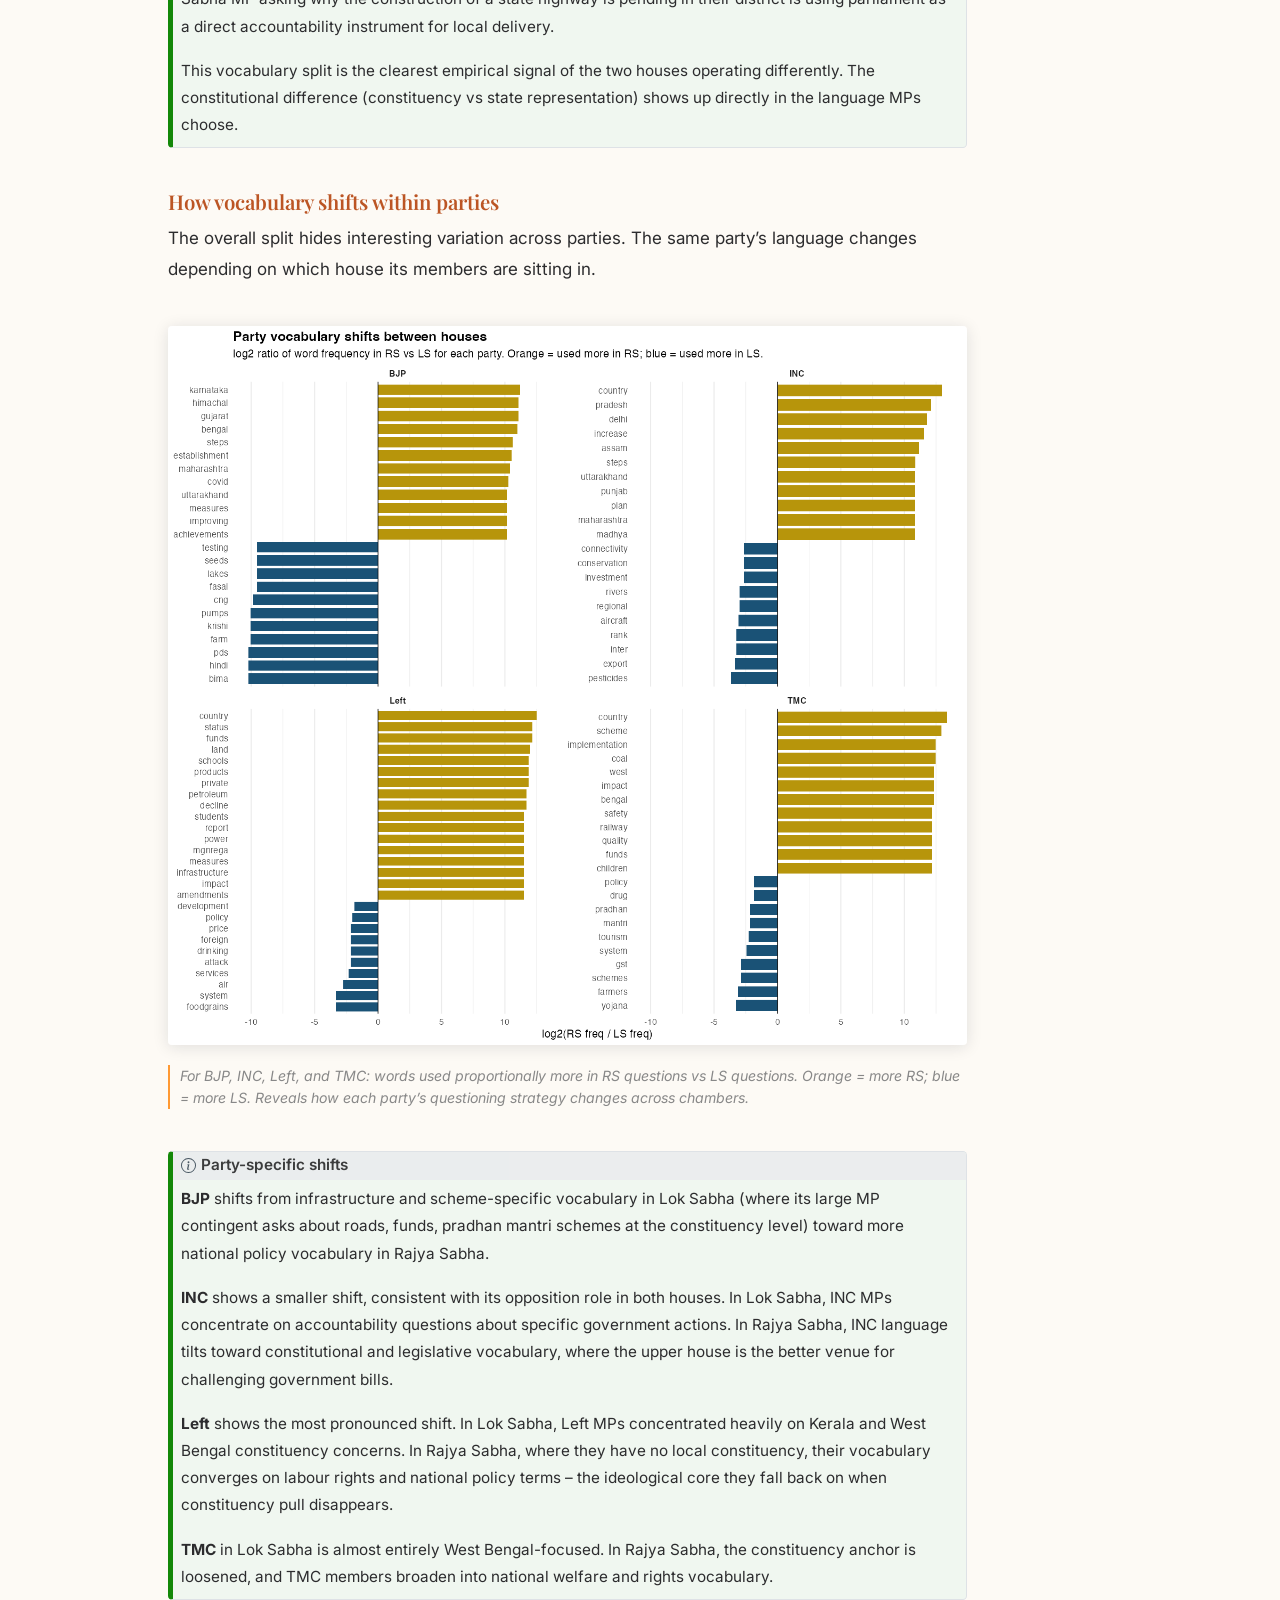
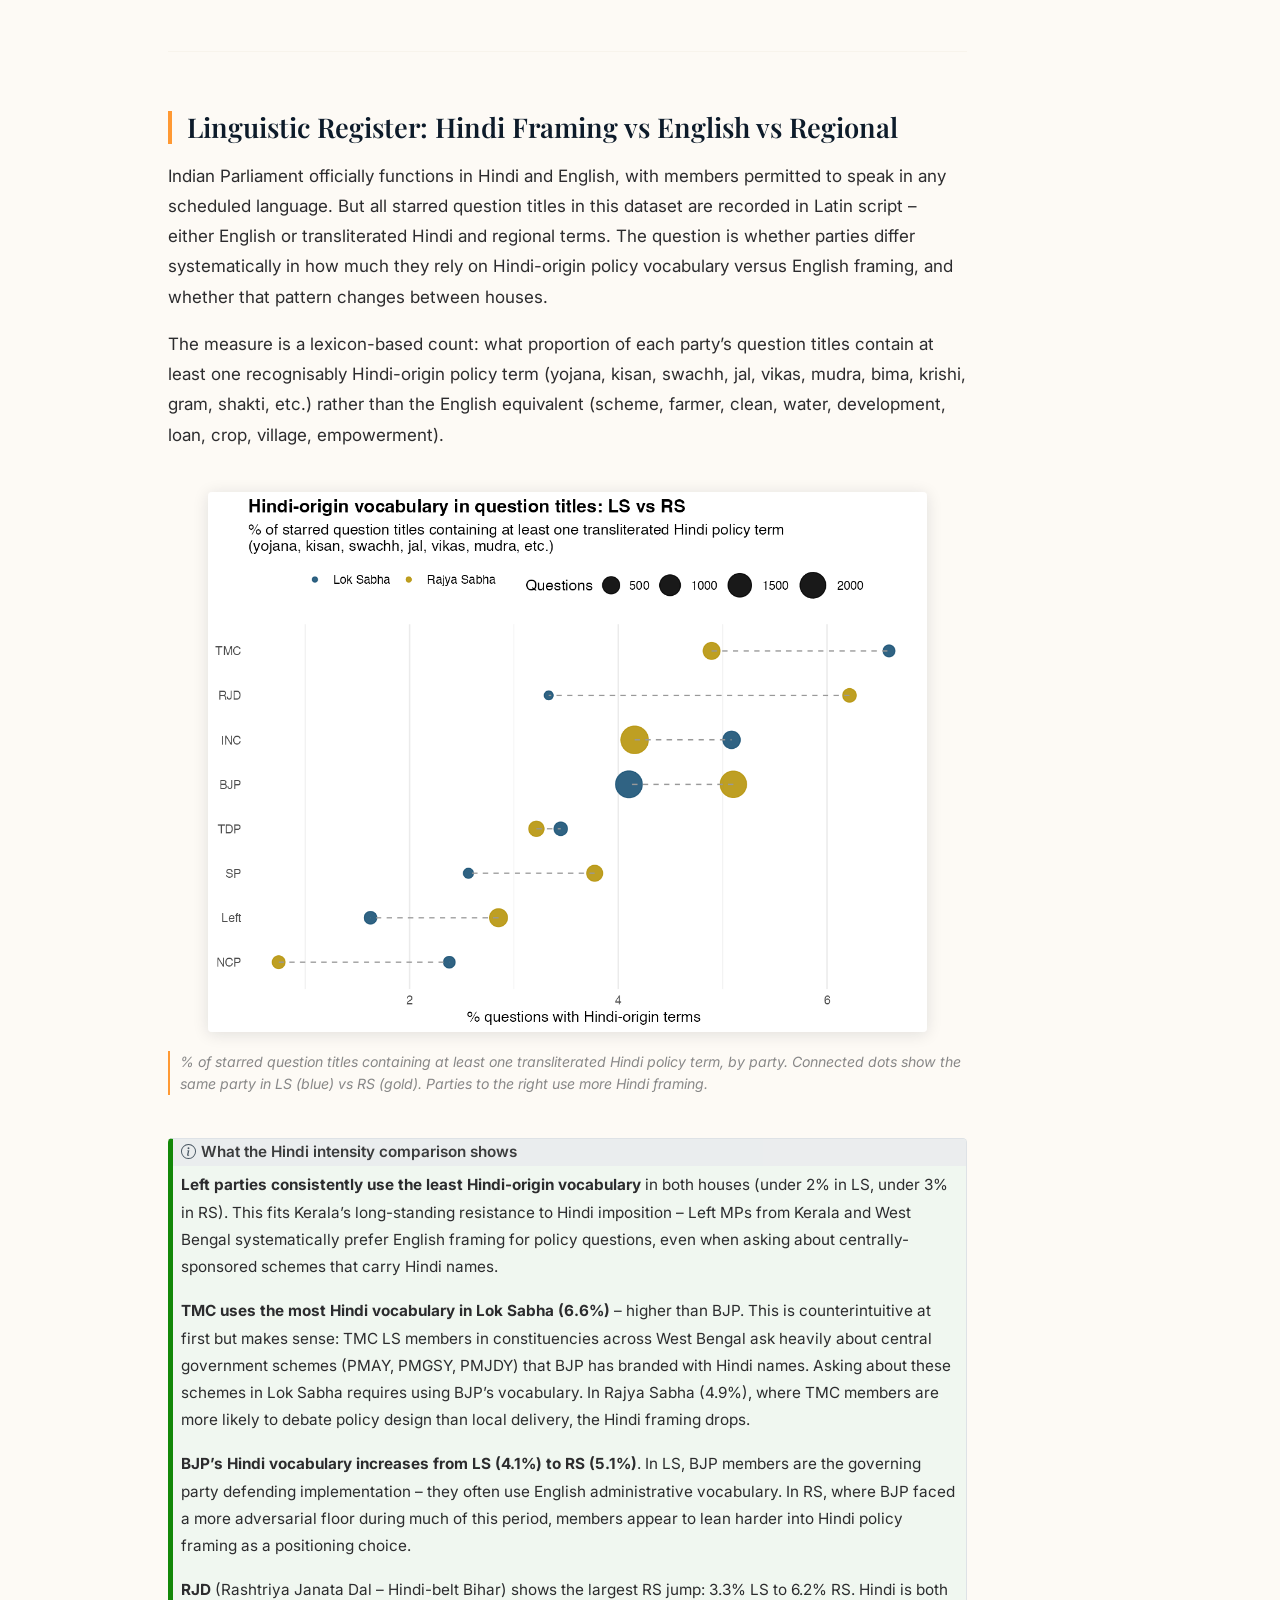
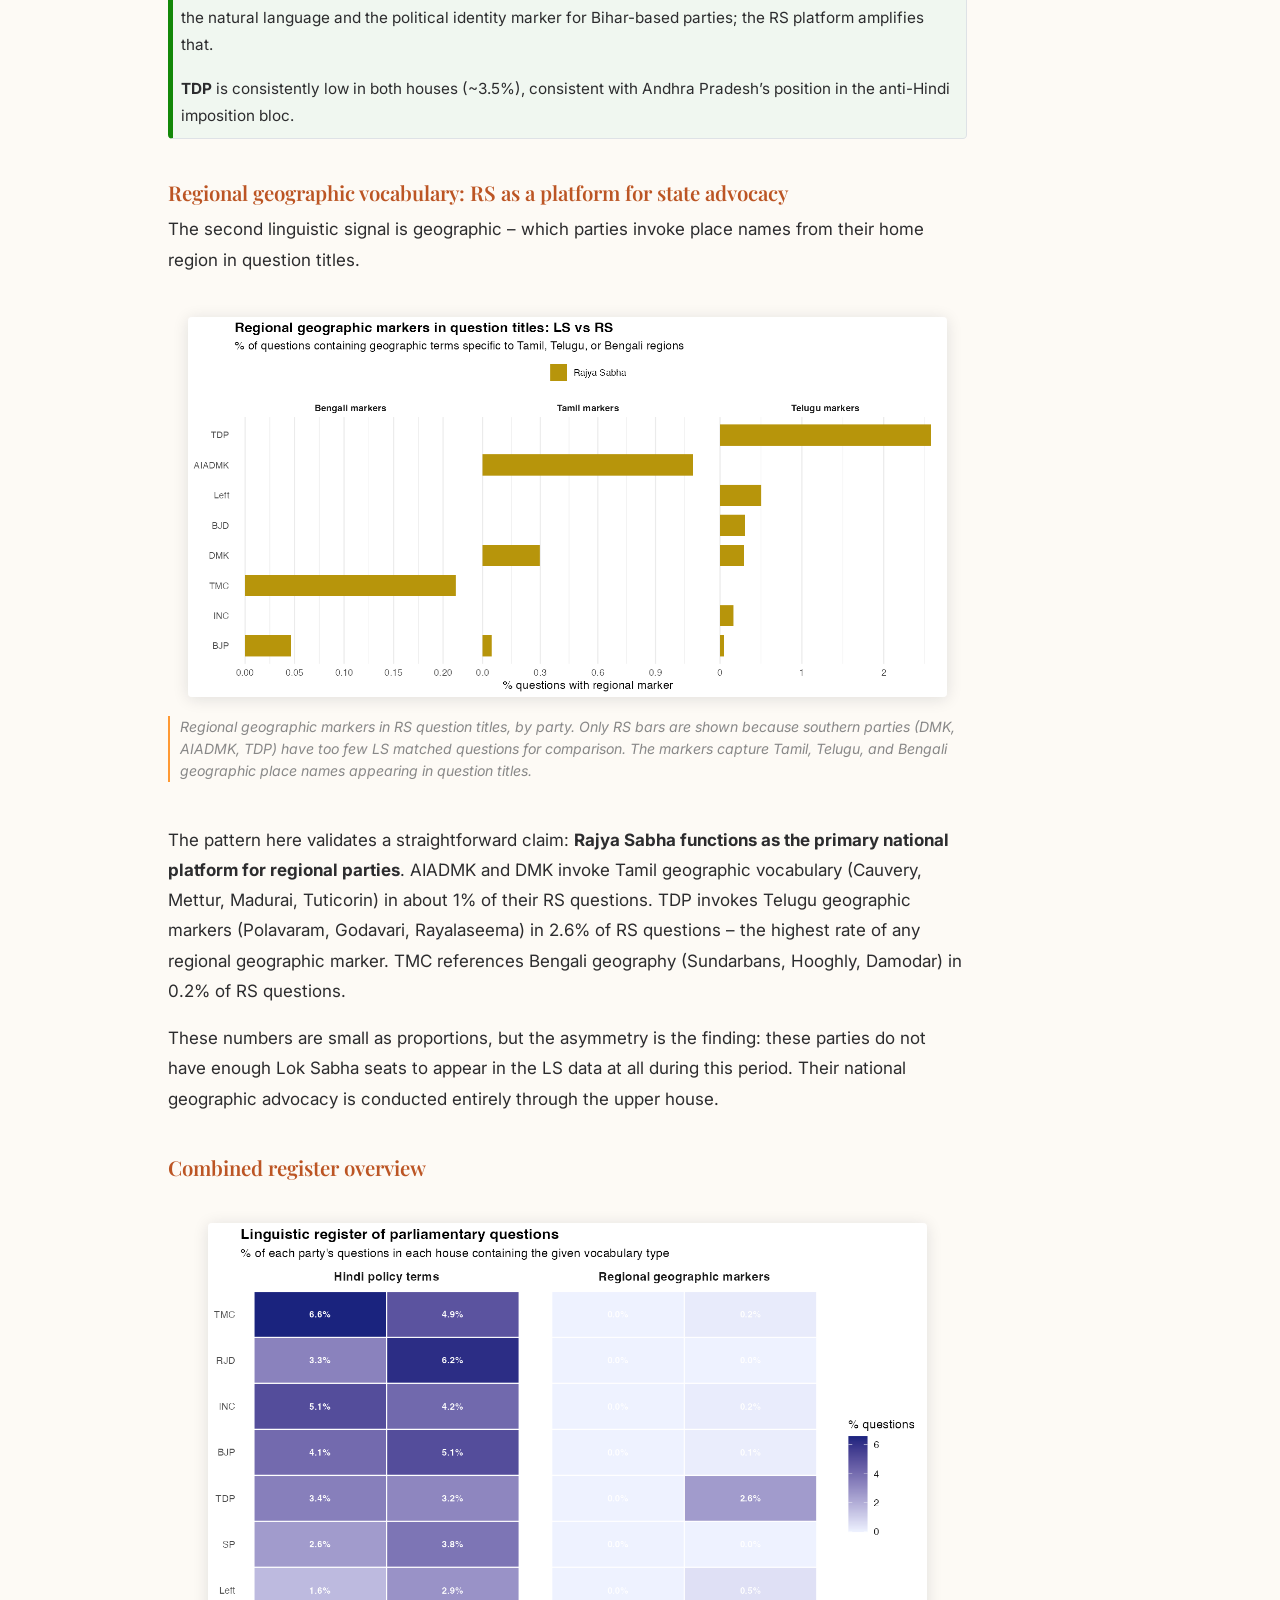
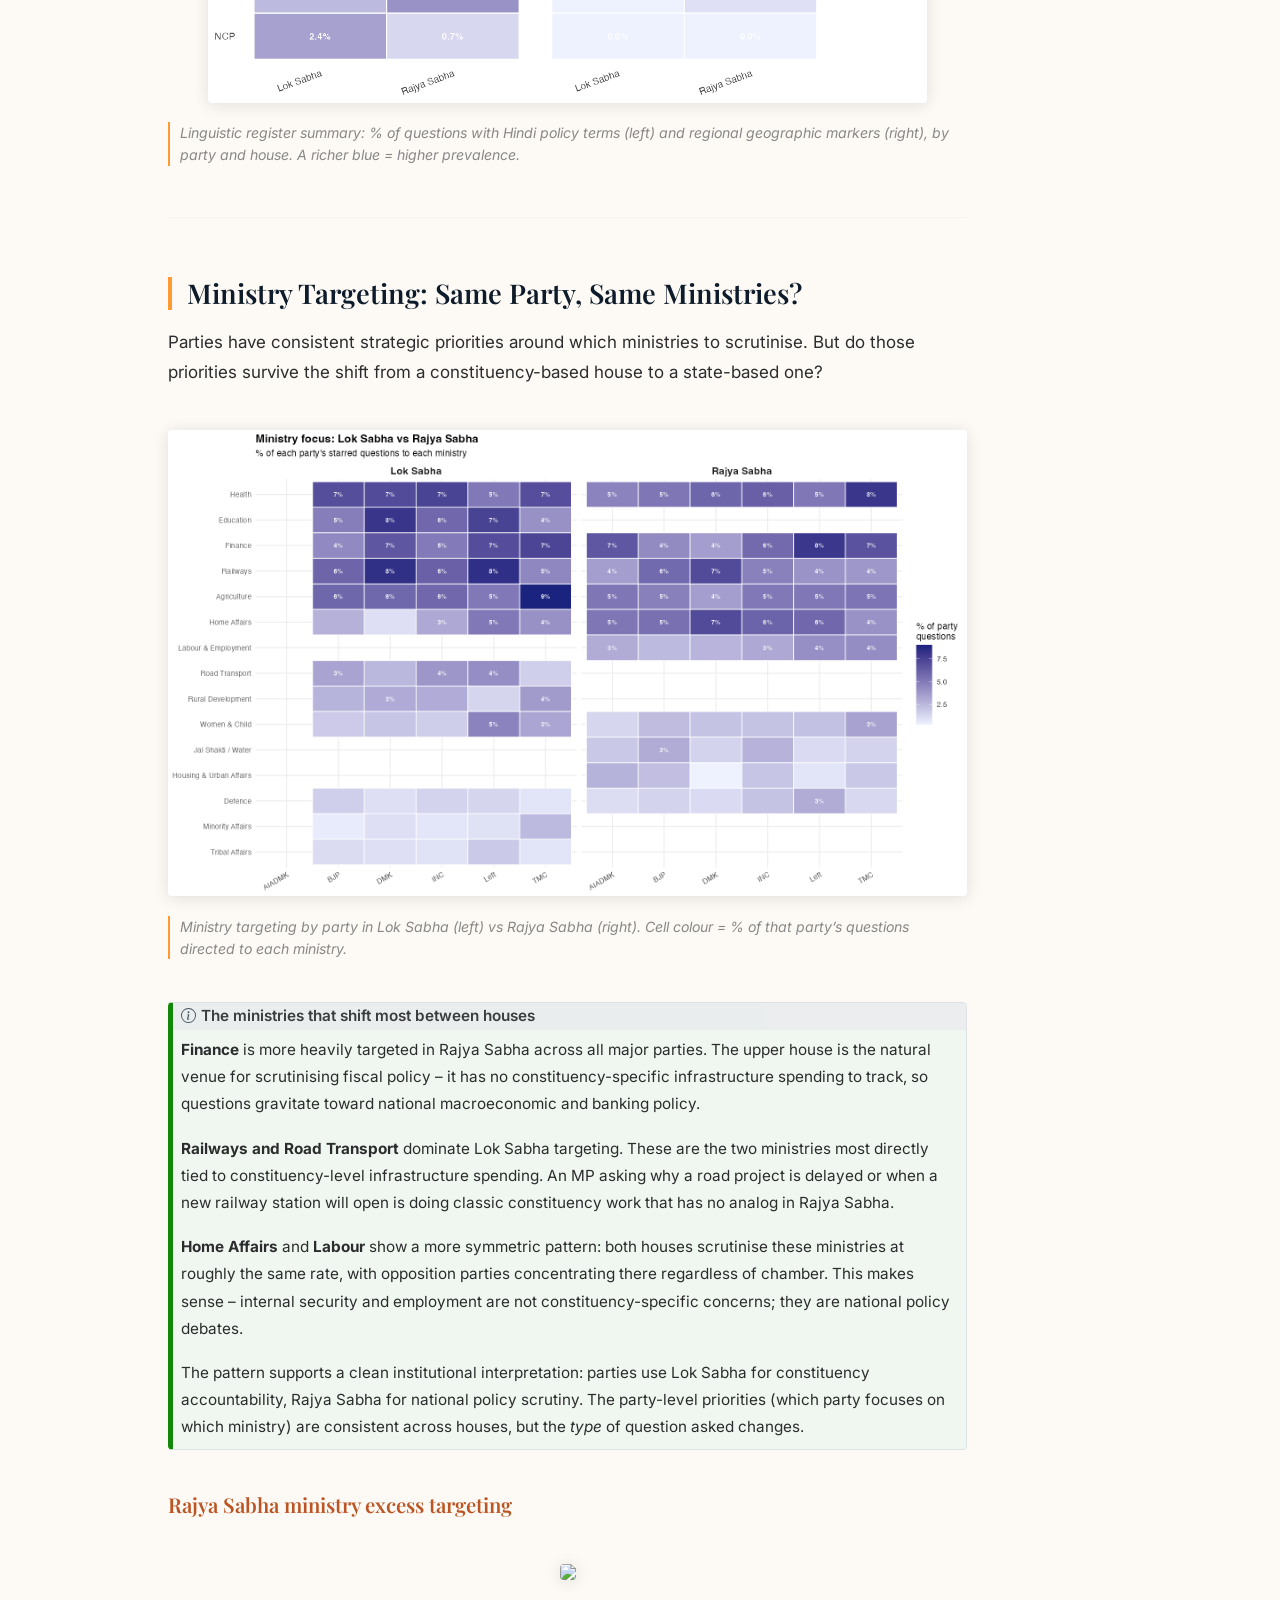
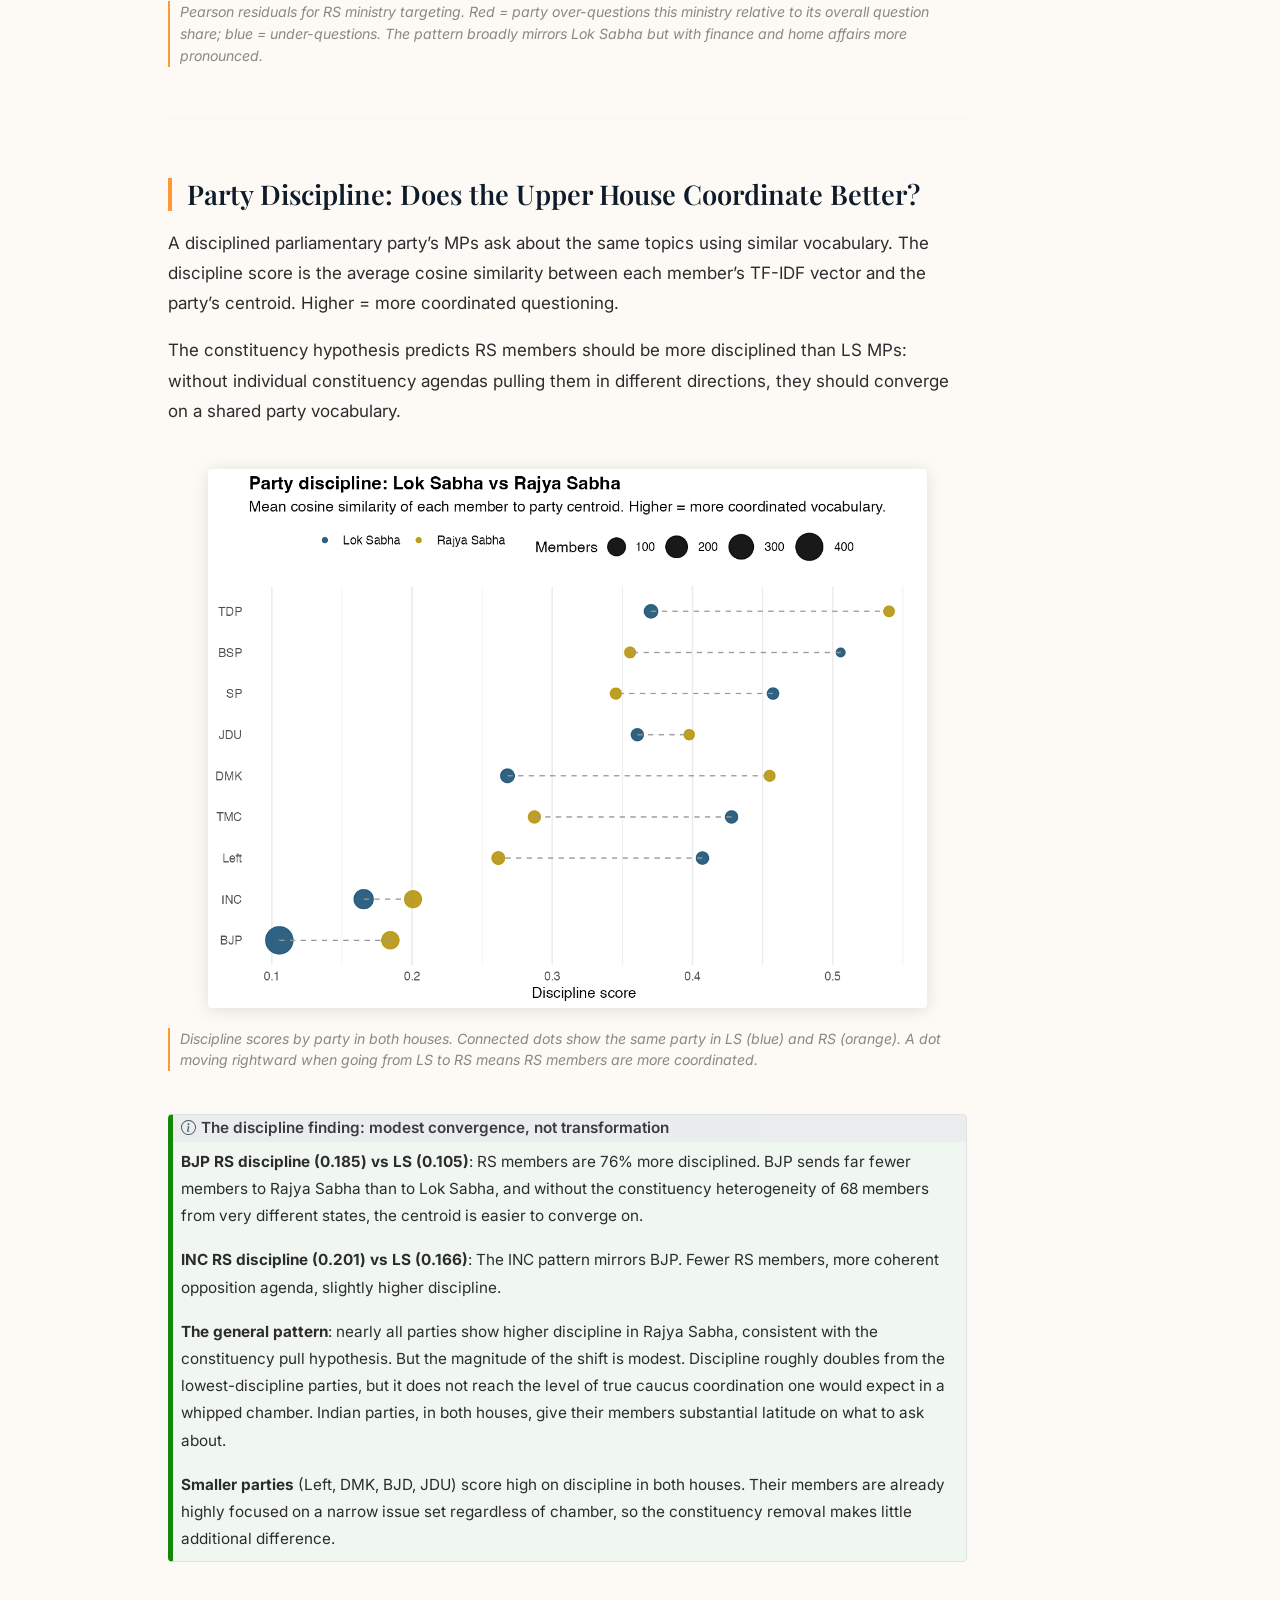
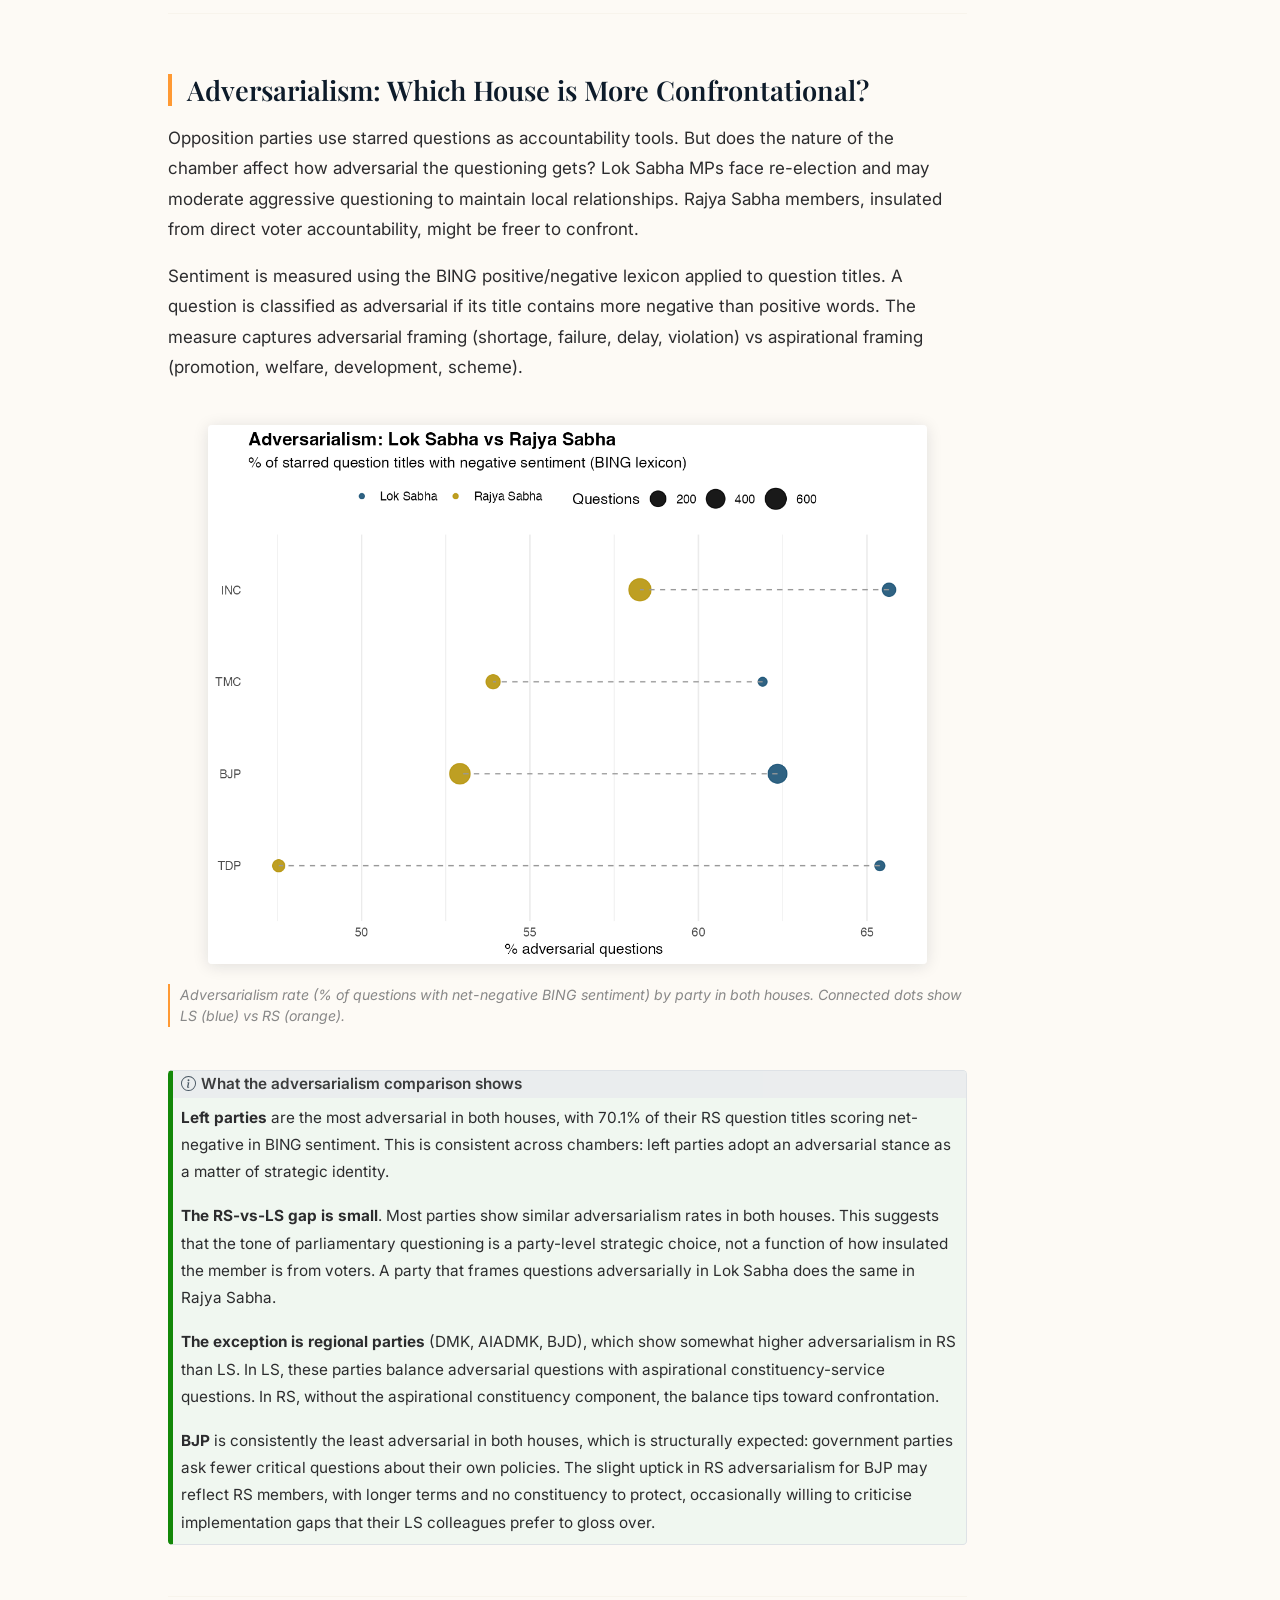
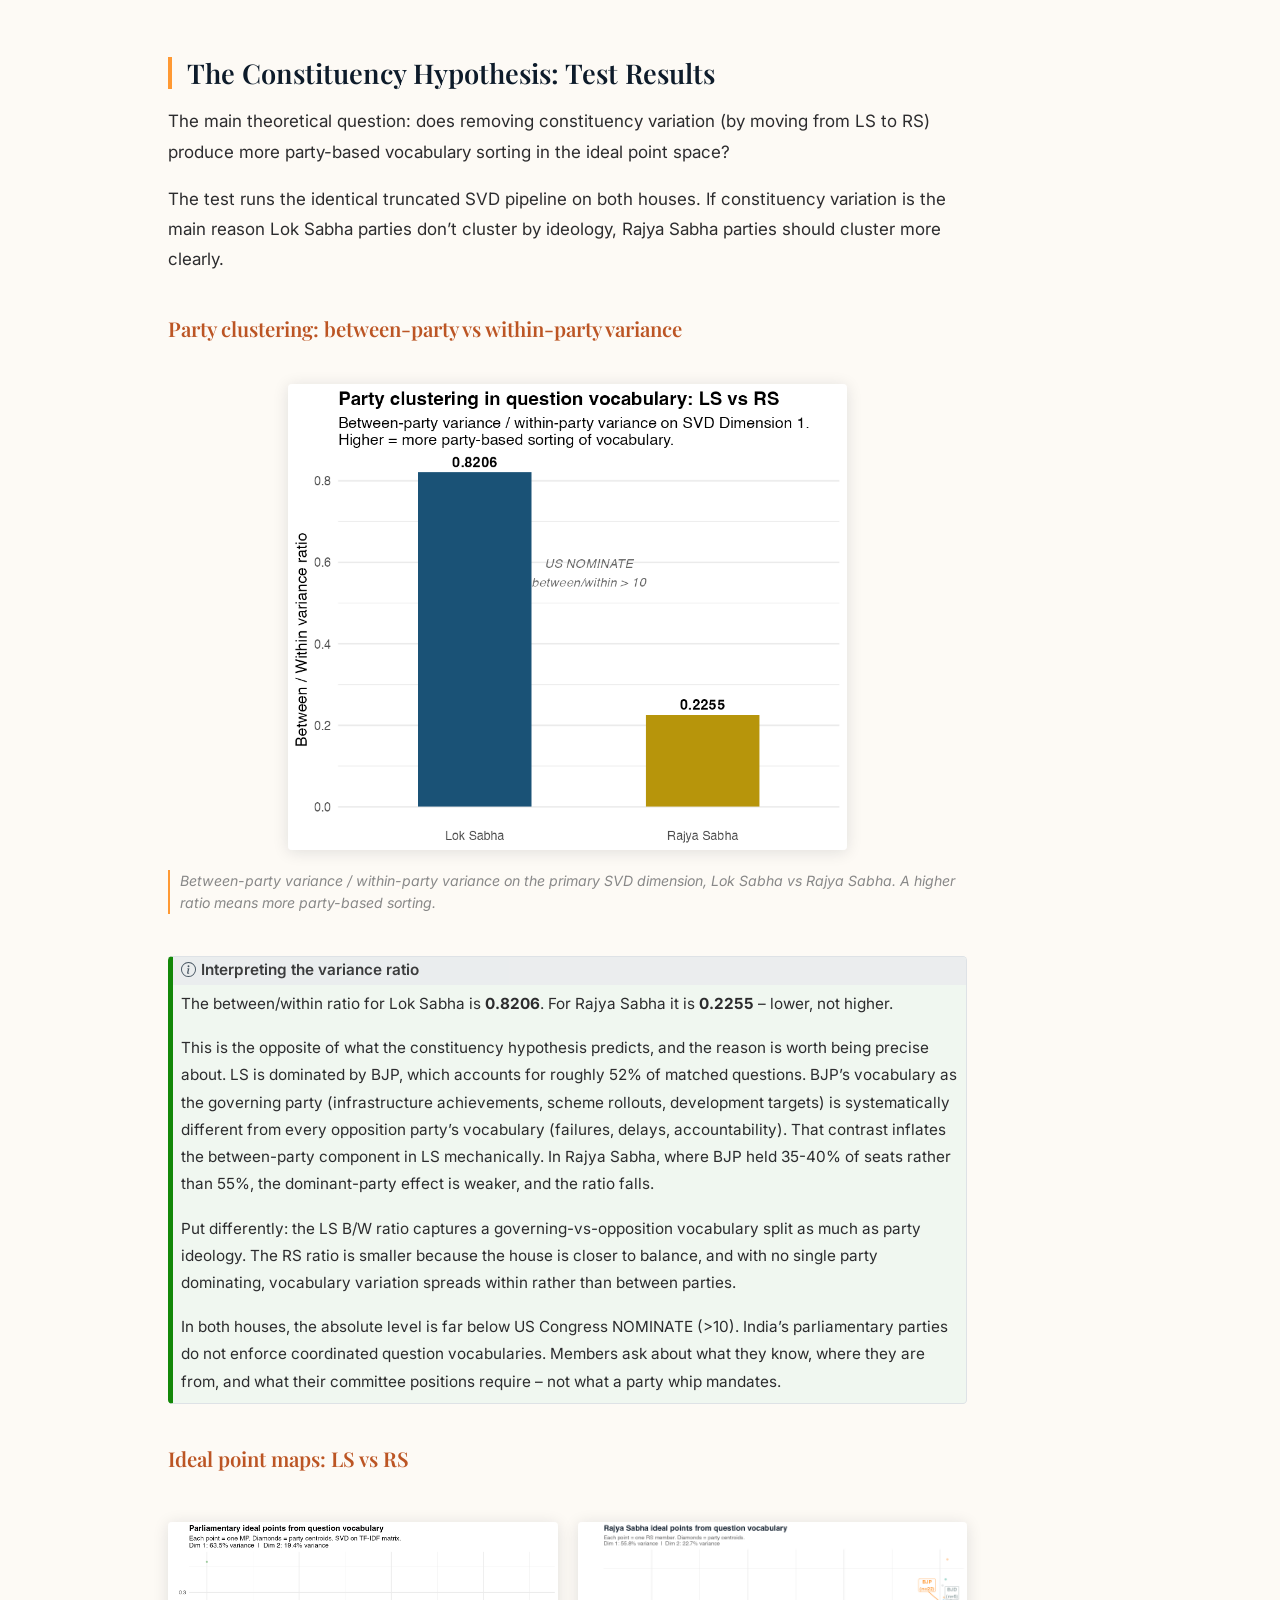
==== commit 8040f8e5: "Fix four consistency errors across house project and RS analysis - comparison.qmd: correct LS questi" ====
--- a/docs/comparison.html
+++ b/docs/comparison.html
@@ -165,7 +165,7 @@
 </div>
 <div class="badge-row">
 <div class="badge-item">
-<p>11,340 LS Questions</p>
+<p>4,315 LS Questions</p>
 </div>
 <div class="badge-item">
 <p>9,315 RS Questions</p>
@@ -187,7 +187,7 @@
 <section id="coverage" class="level2">
 <h2 class="anchored" data-anchor-id="coverage">Coverage and Scale</h2>
 <div class="stat-row">
-  <div class="stat"><div class="stat-num">11,340</div><div class="stat-label">LS starred questions</div></div>
+  <div class="stat"><div class="stat-num">4,315</div><div class="stat-label">LS starred questions</div></div>
   <div class="stat"><div class="stat-num">9,315</div><div class="stat-label">RS starred questions</div></div>
   <div class="stat"><div class="stat-num">860</div><div class="stat-label">LS MPs matched</div></div>
   <div class="stat"><div class="stat-num">264</div><div class="stat-label">RS members matched</div></div>
@@ -204,7 +204,7 @@
 <tbody>
 <tr class="odd">
 <td>Starred questions (matched)</td>
-<td>11,340</td>
+<td>4,315</td>
 <td>9,315</td>
 </tr>
 <tr class="even">
@@ -350,6 +350,15 @@
 </div>
 <p>The pattern here validates a straightforward claim: <strong>Rajya Sabha functions as the primary national platform for regional parties</strong>. AIADMK and DMK invoke Tamil geographic vocabulary (Cauvery, Mettur, Madurai, Tuticorin) in about 1% of their RS questions. TDP invokes Telugu geographic markers (Polavaram, Godavari, Rayalaseema) in 2.6% of RS questions – the highest rate of any regional geographic marker. TMC references Bengali geography (Sundarbans, Hooghly, Damodar) in 0.2% of RS questions.</p>
 <p>These numbers are small as proportions, but the asymmetry is the finding: these parties do not have enough Lok Sabha seats to appear in the LS data at all during this period. Their national geographic advocacy is conducted entirely through the upper house.</p>
+</section>
+<section id="combined-register-overview" class="level3">
+<h3 class="anchored" data-anchor-id="combined-register-overview">Combined register overview</h3>
+<div class="quarto-figure quarto-figure-center">
+<figure class="figure">
+<p><img src="output/figures/compare_lang_heatmap.png" class="img-fluid figure-img" style="width:90.0%"></p>
+<figcaption>Linguistic register summary: % of questions with Hindi policy terms (left) and regional geographic markers (right), by party and house. A richer blue = higher prevalence.</figcaption>
+</figure>
+</div>
 <hr>
 </section>
 </section>
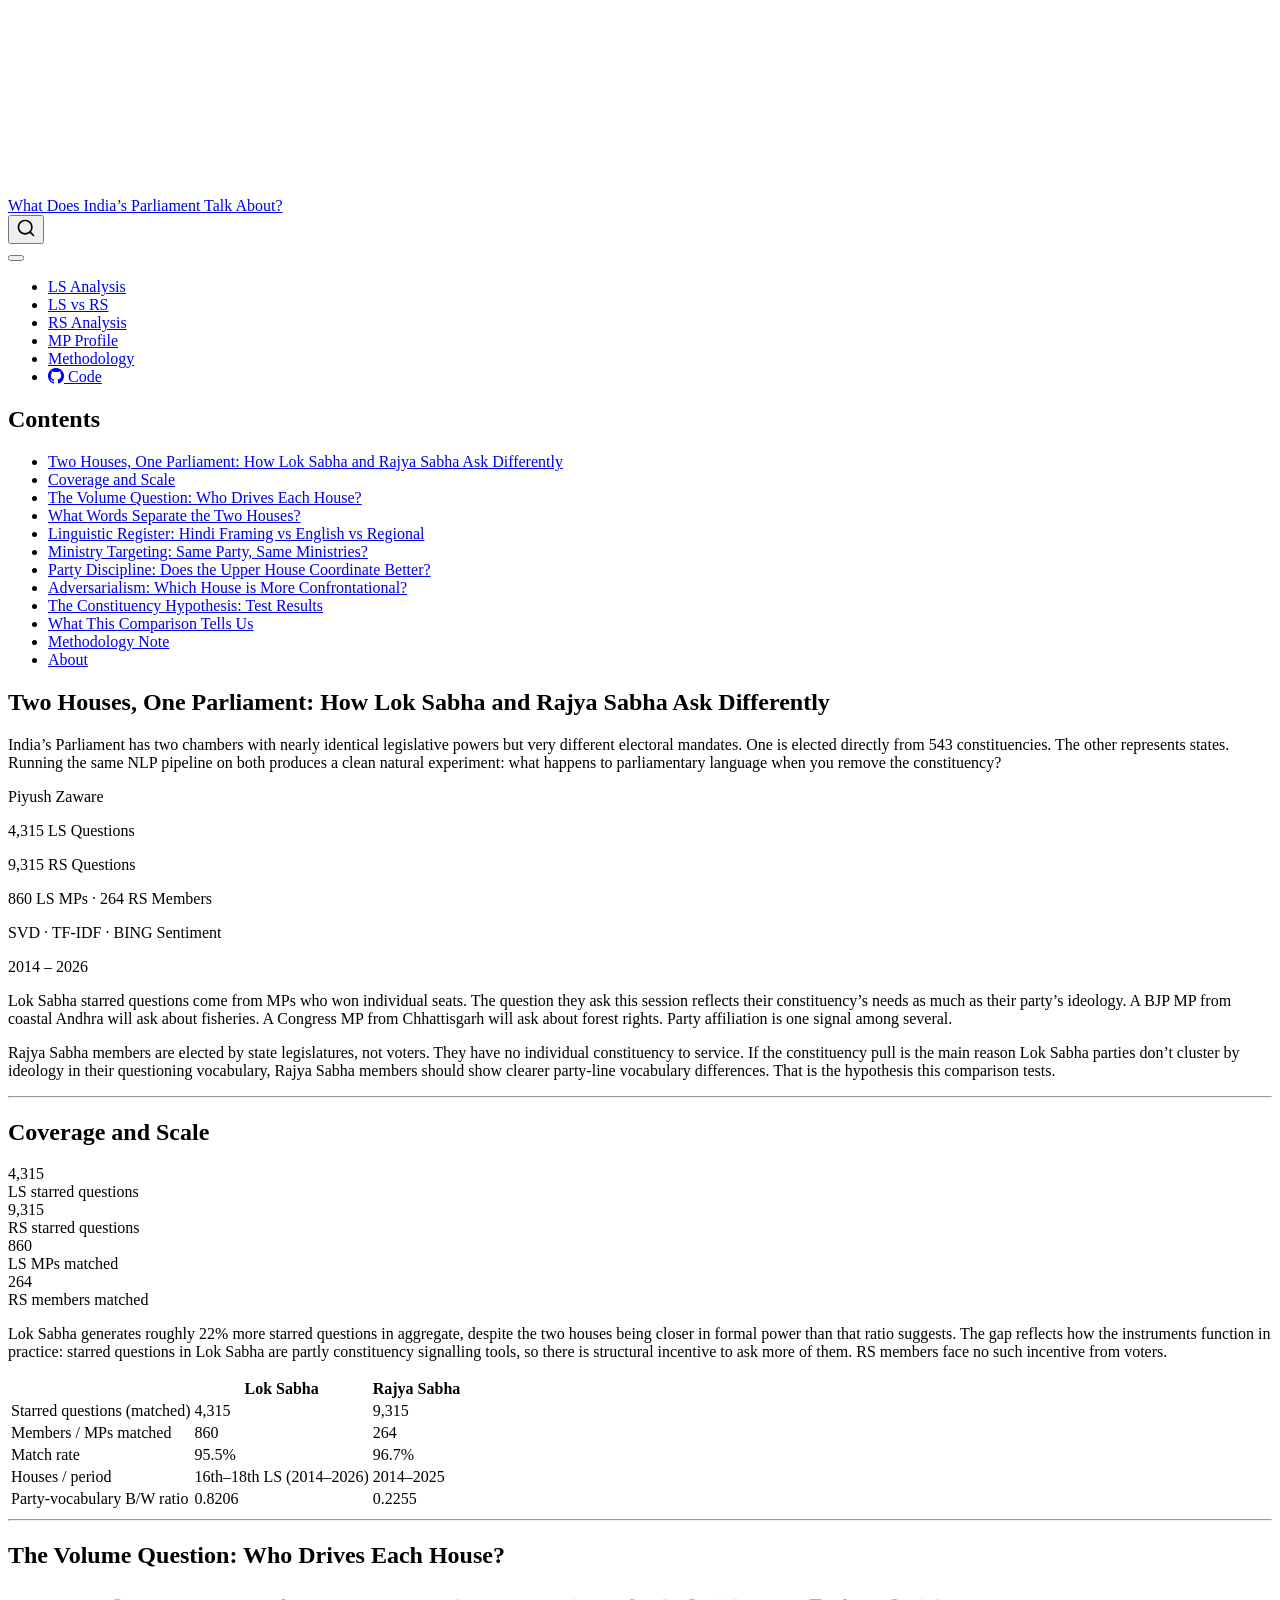
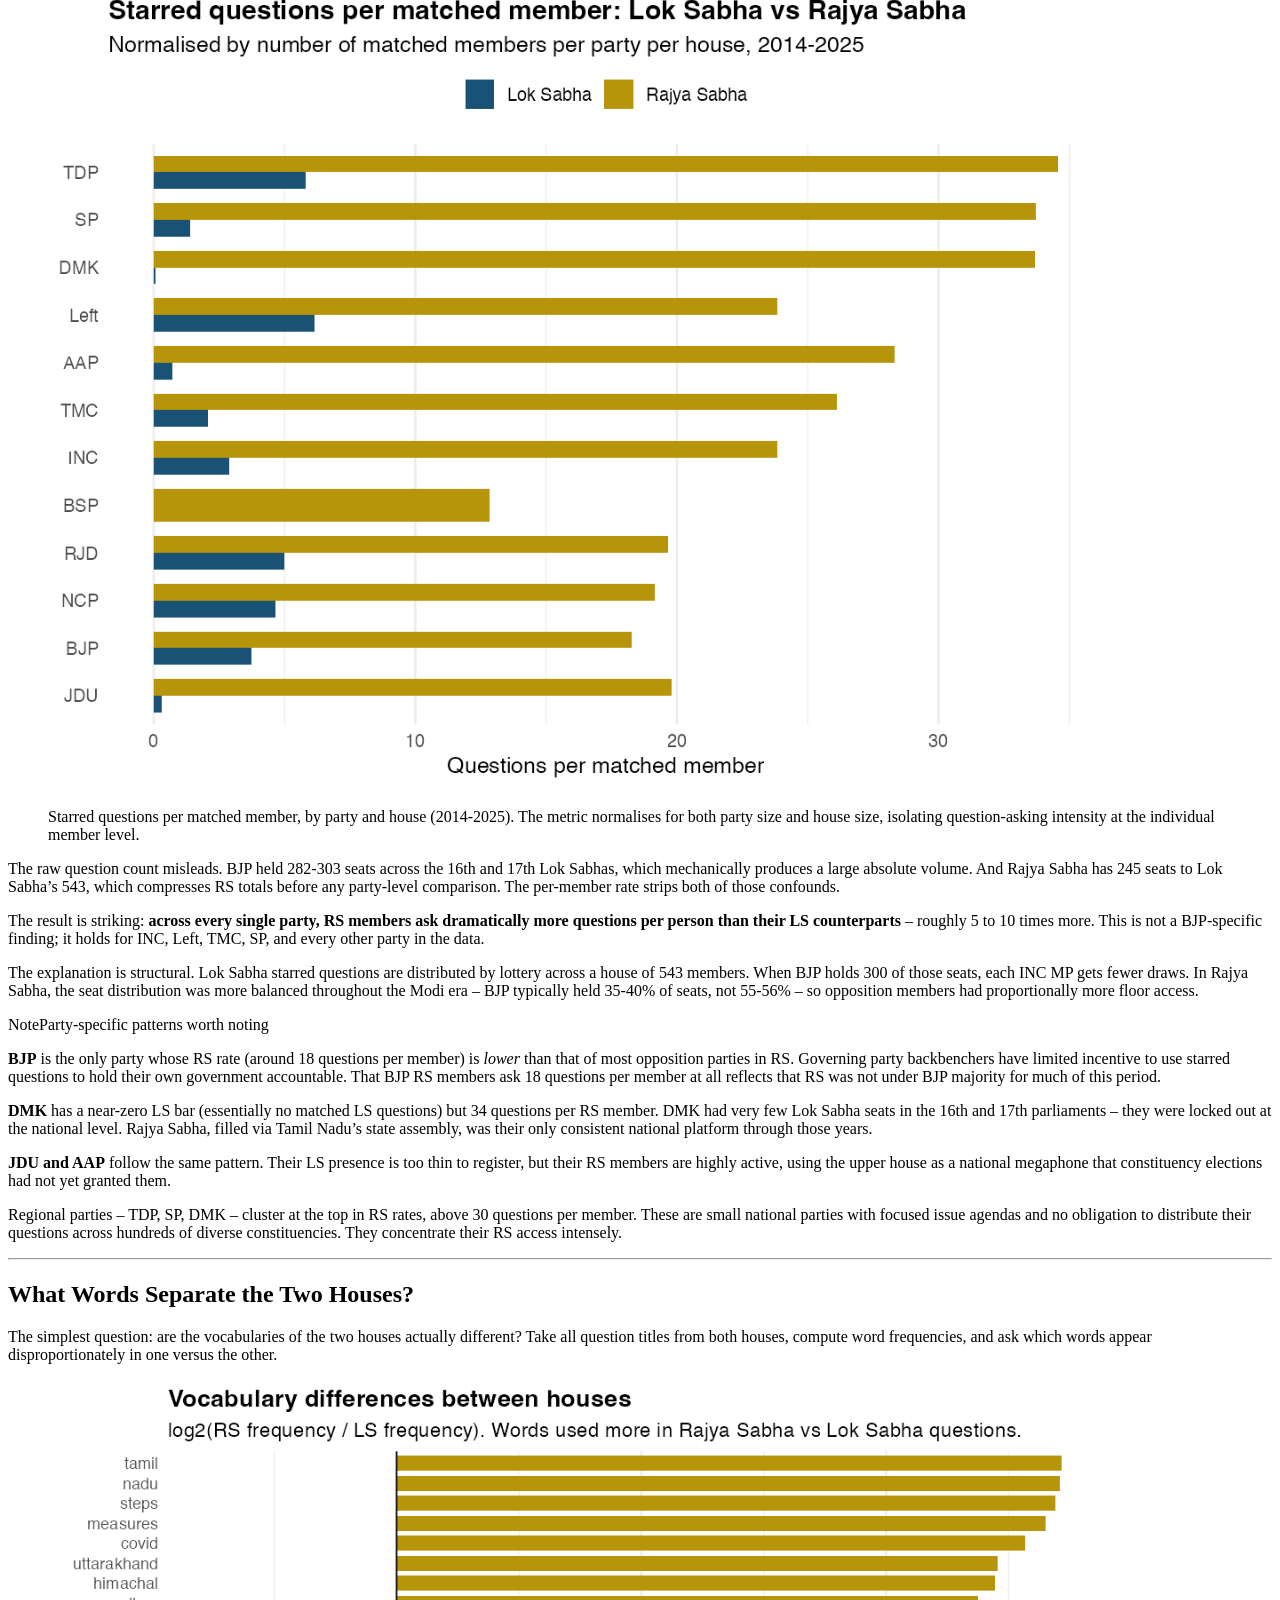
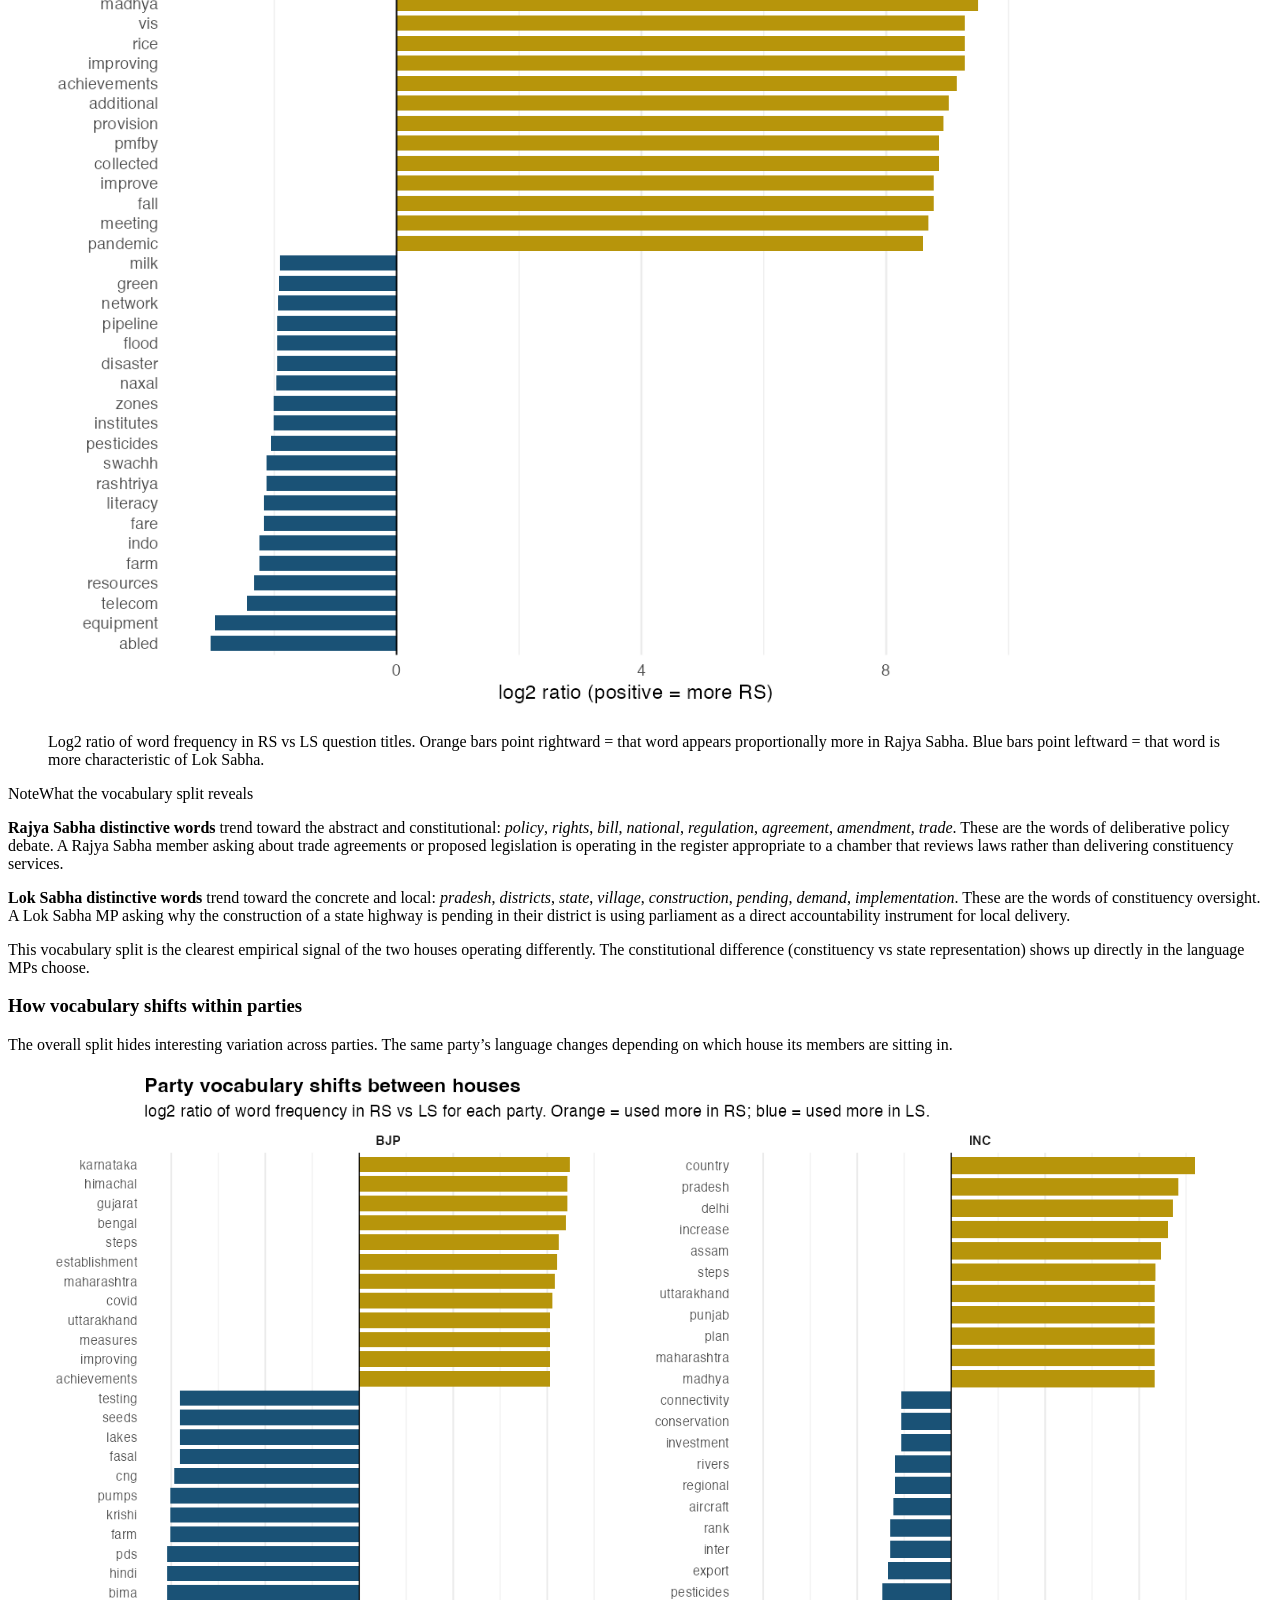
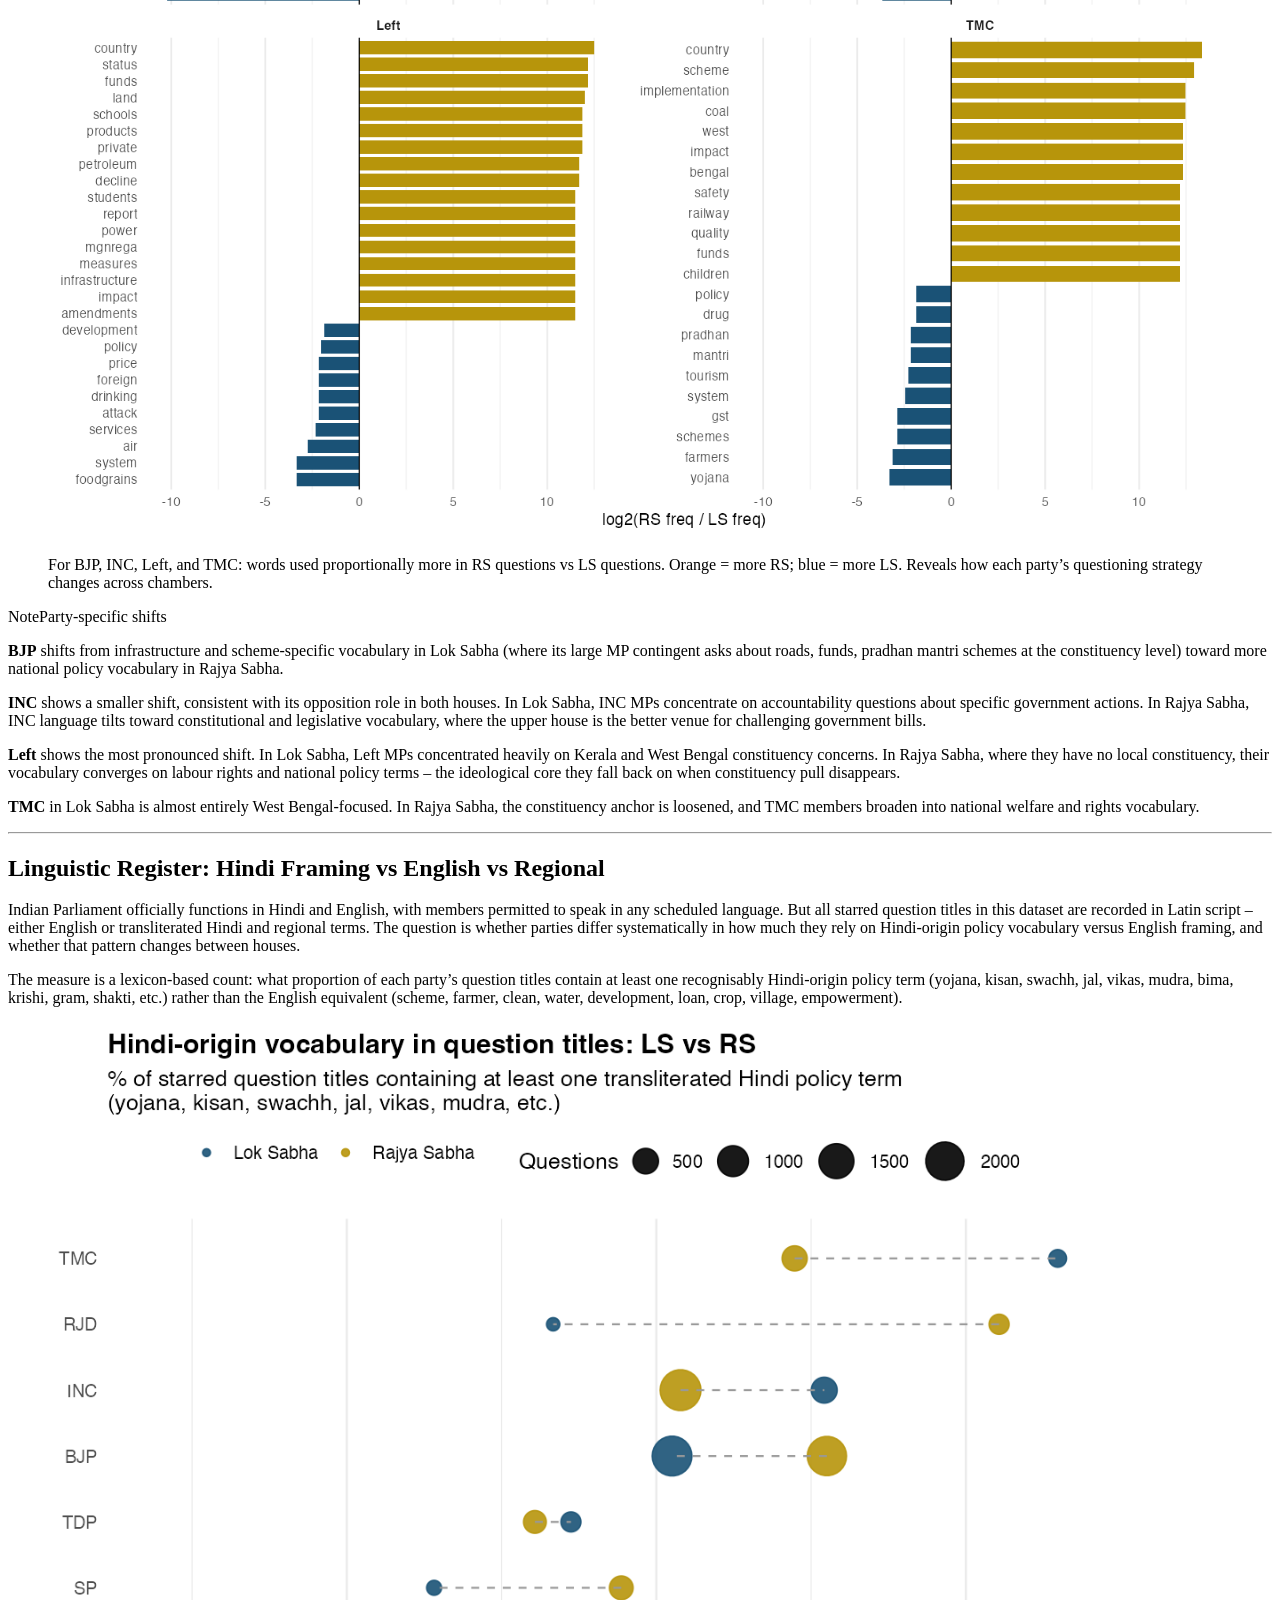
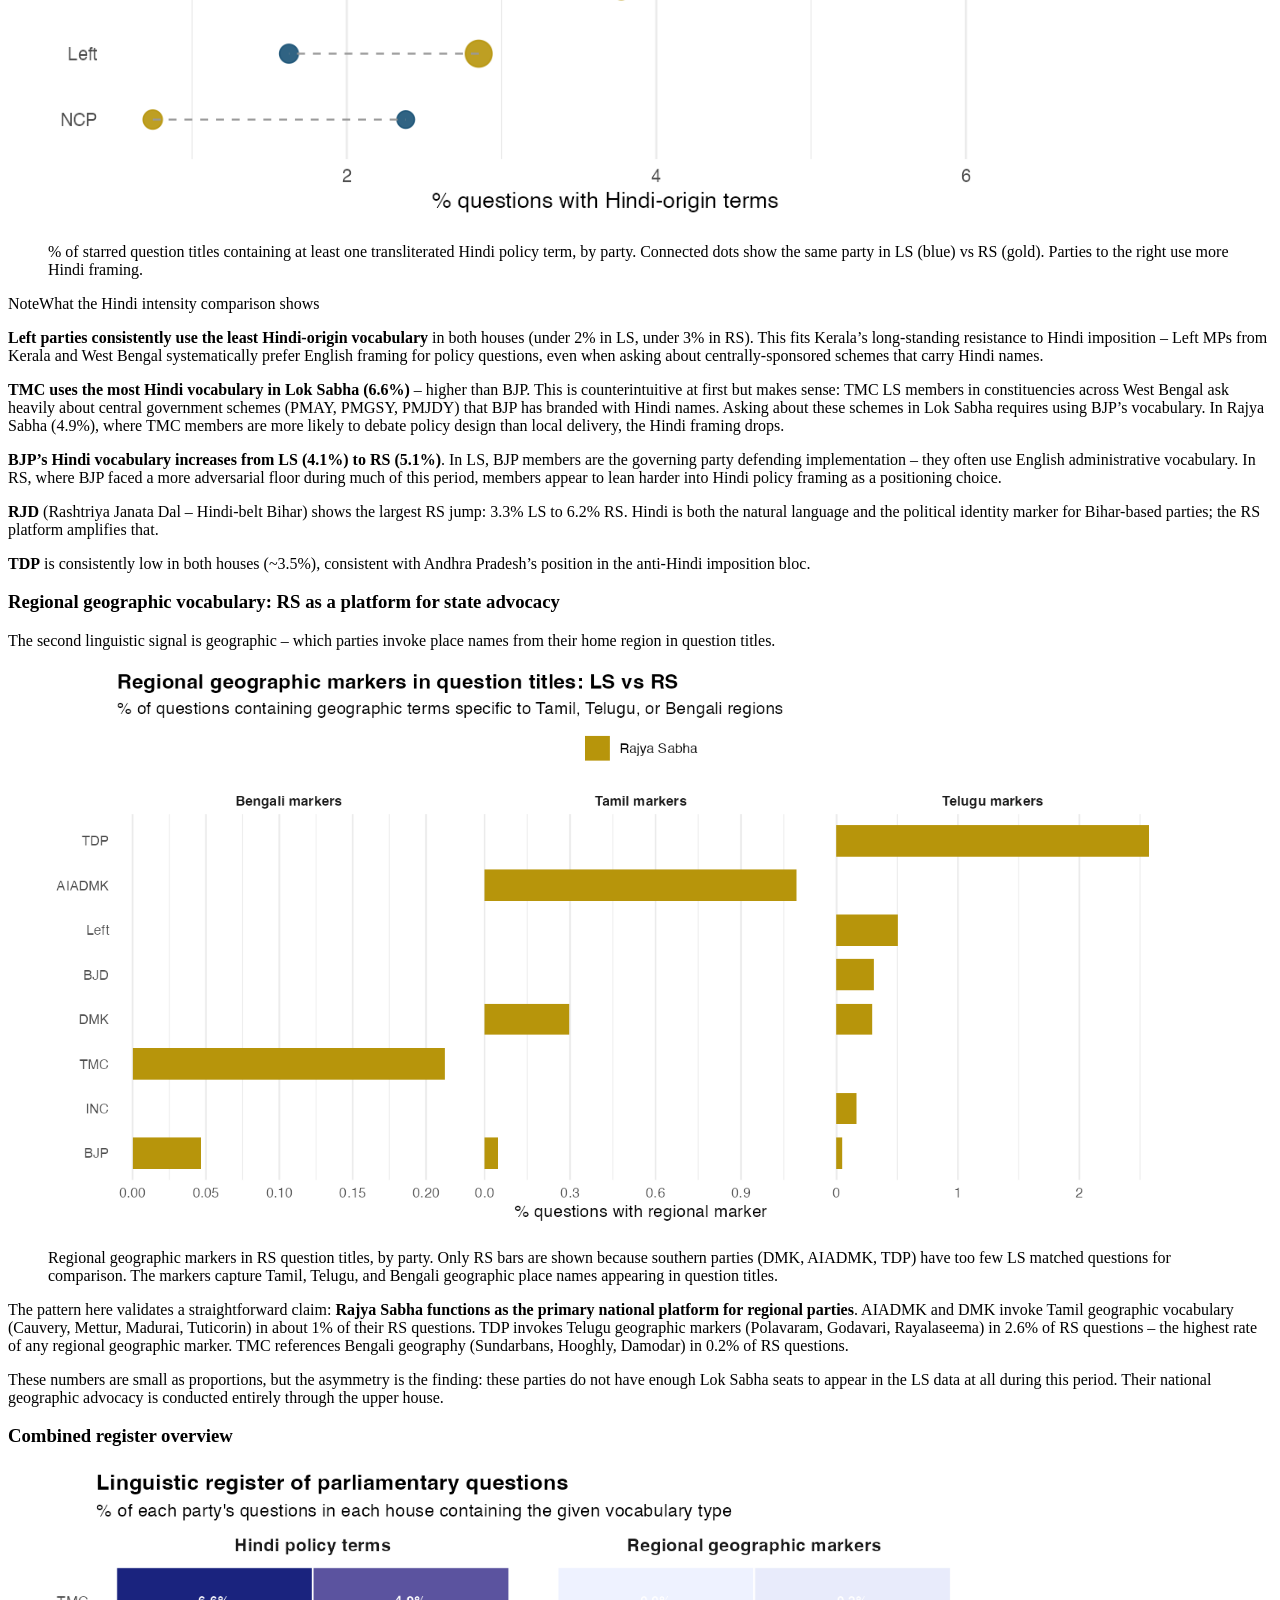
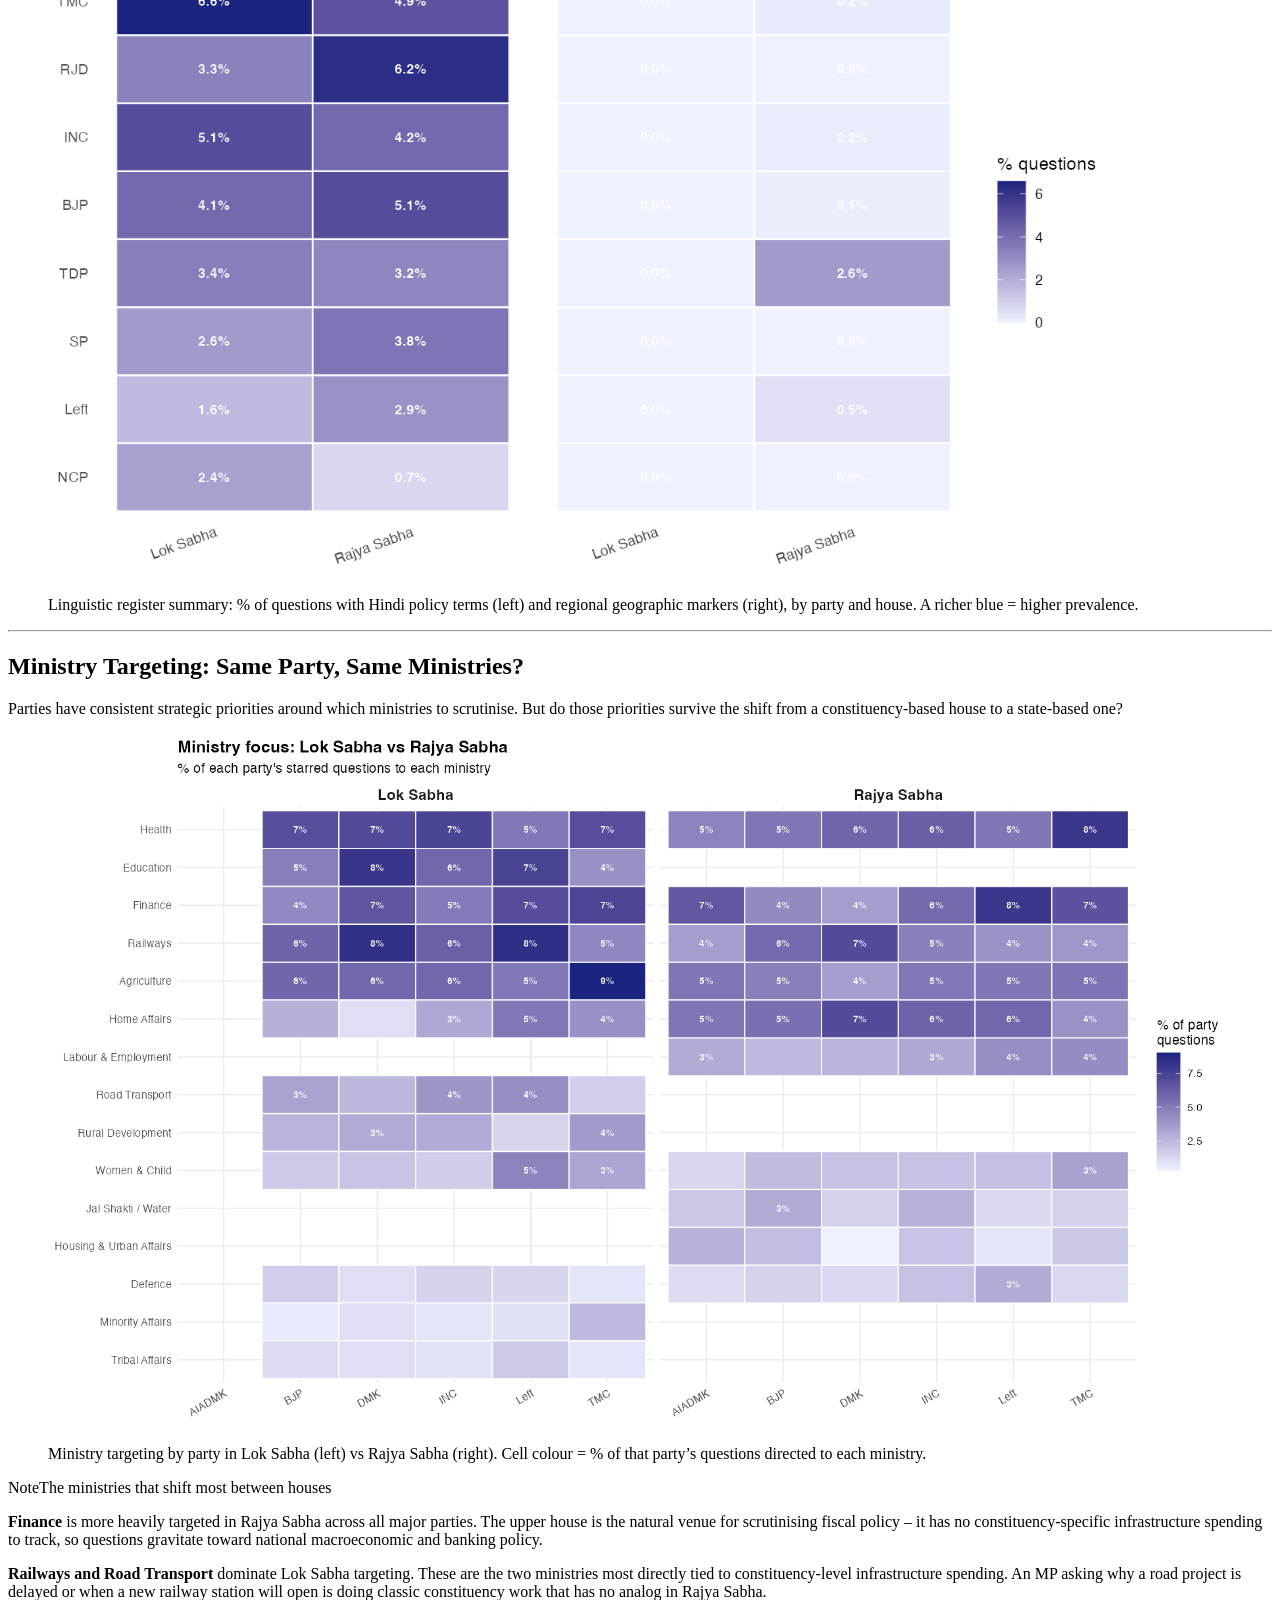
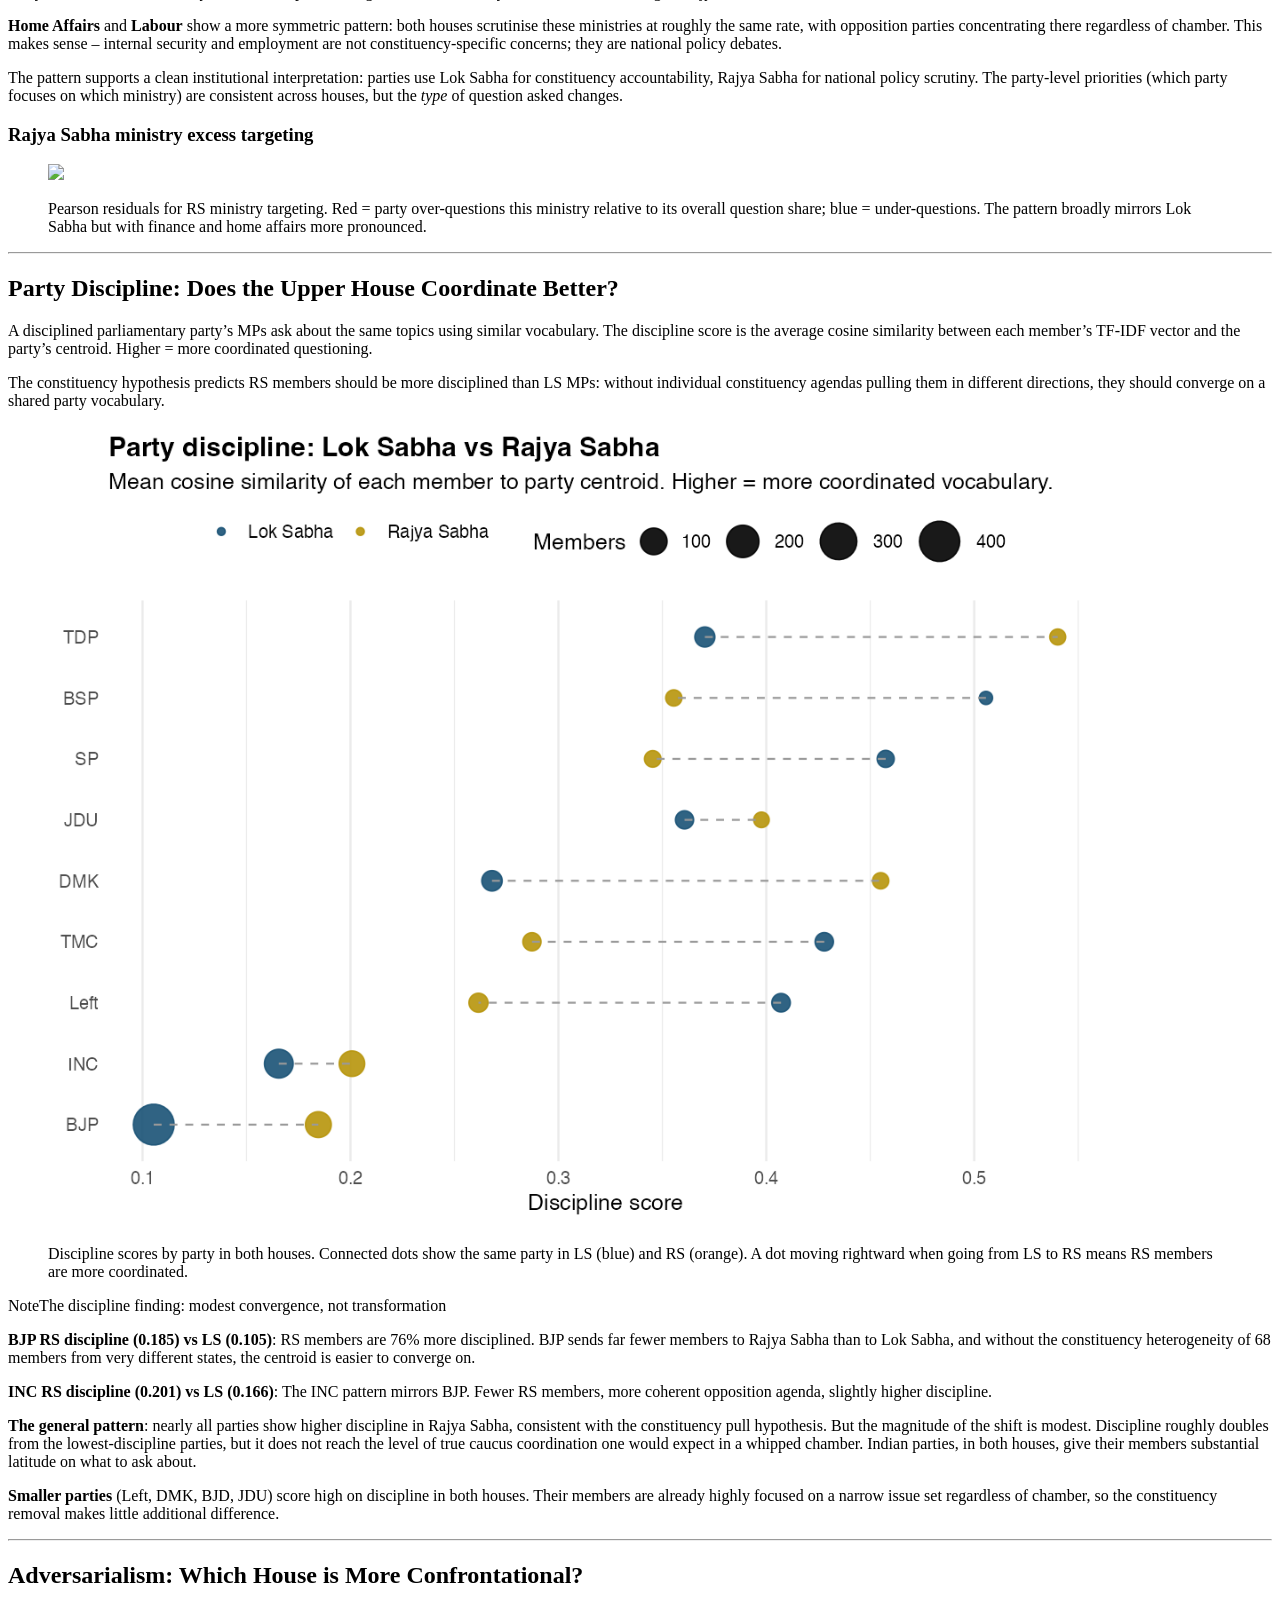
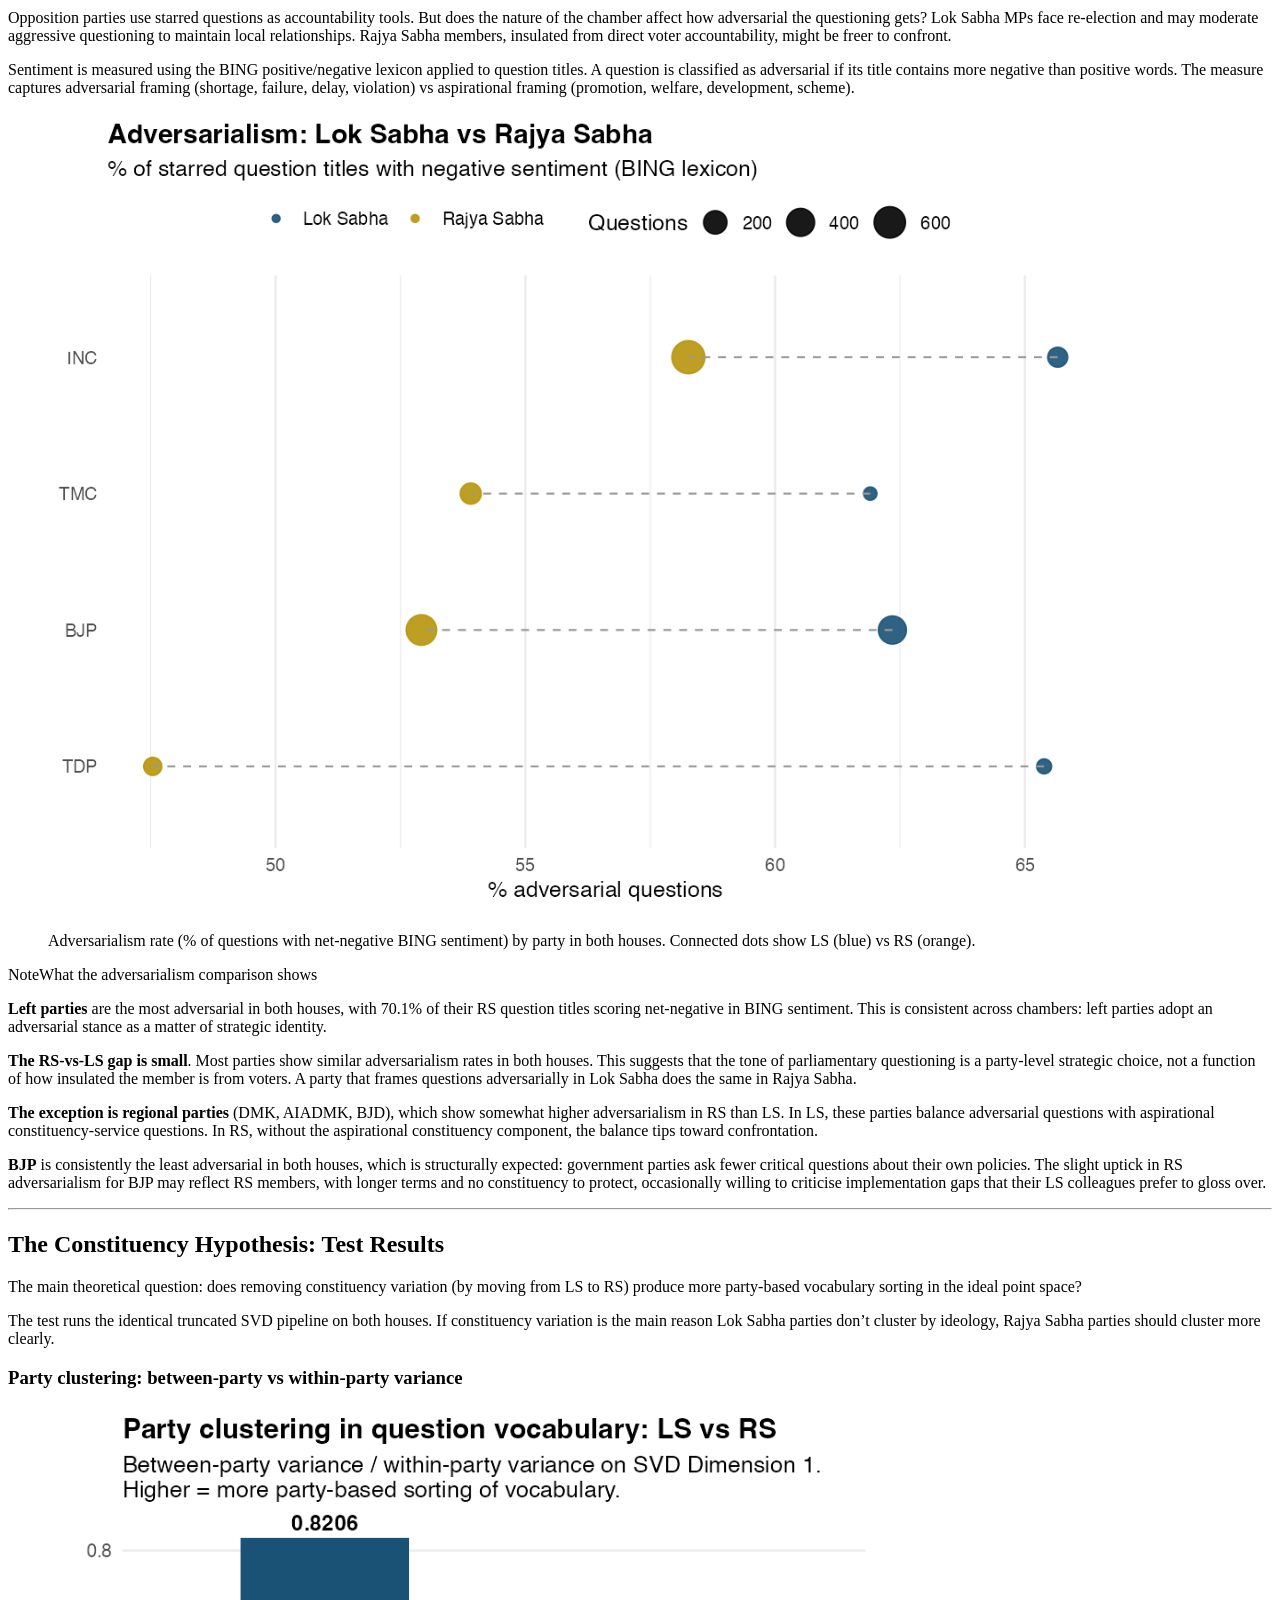
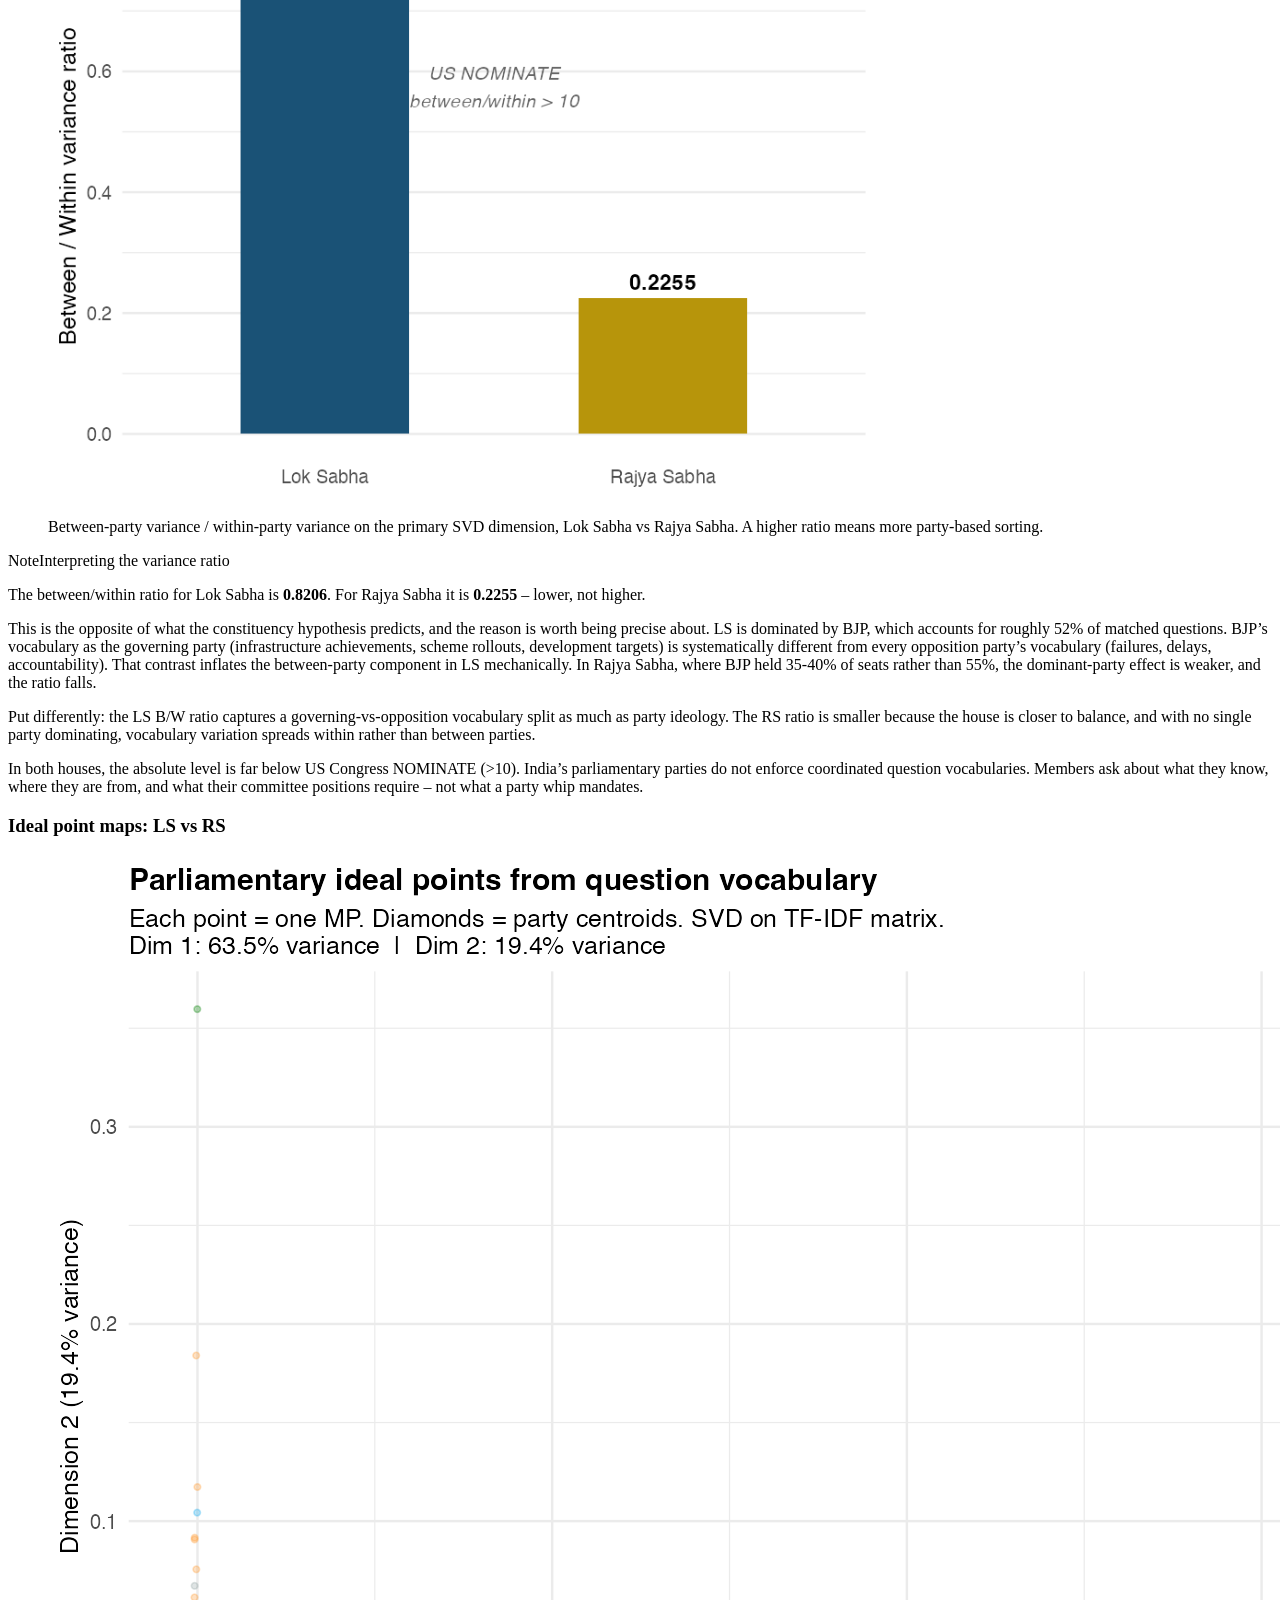
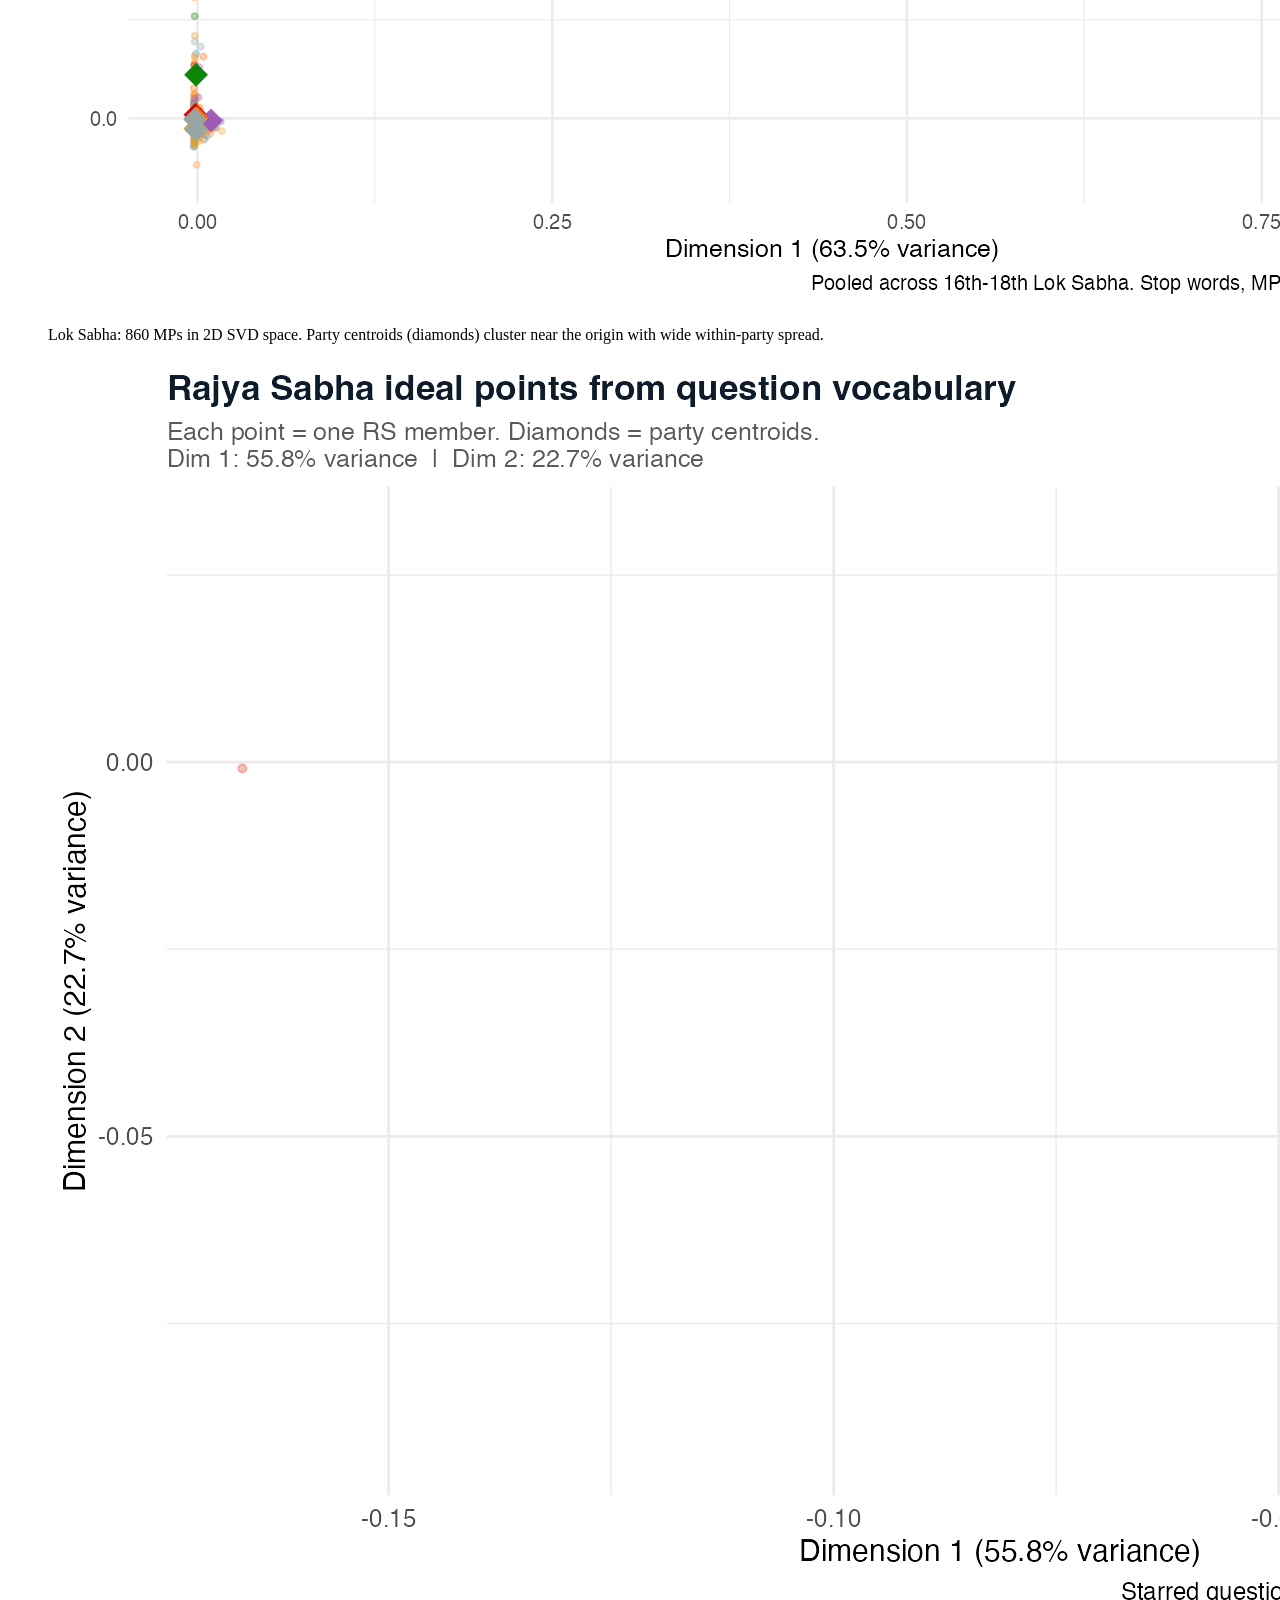
==== commit 989e4b98: "Add executive summary panel and lead paragraph to index.qmd - Five-finding abstract box above The Da" ====
--- a/docs/comparison.html
+++ b/docs/comparison.html
@@ -41,7 +41,7 @@
 <link href="site_libs/quarto-html/quarto-syntax-highlighting-7b89279ff1a6dce999919e0e67d4d9ec.css" rel="stylesheet" id="quarto-text-highlighting-styles">
 <script src="site_libs/bootstrap/bootstrap.min.js"></script>
 <link href="site_libs/bootstrap/bootstrap-icons.css" rel="stylesheet">
-<link href="site_libs/bootstrap/bootstrap-7a0127f48e029bde850b92e0b4263fb7.min.css" rel="stylesheet" append-hash="true" id="quarto-bootstrap" data-mode="light">
+<link href="site_libs/bootstrap/bootstrap-58f65581fc16a020bf8c0dce5340cfae.min.css" rel="stylesheet" append-hash="true" id="quarto-bootstrap" data-mode="light">
 <script id="quarto-search-options" type="application/json">{
   "location": "navbar",
   "copy-button": false,
